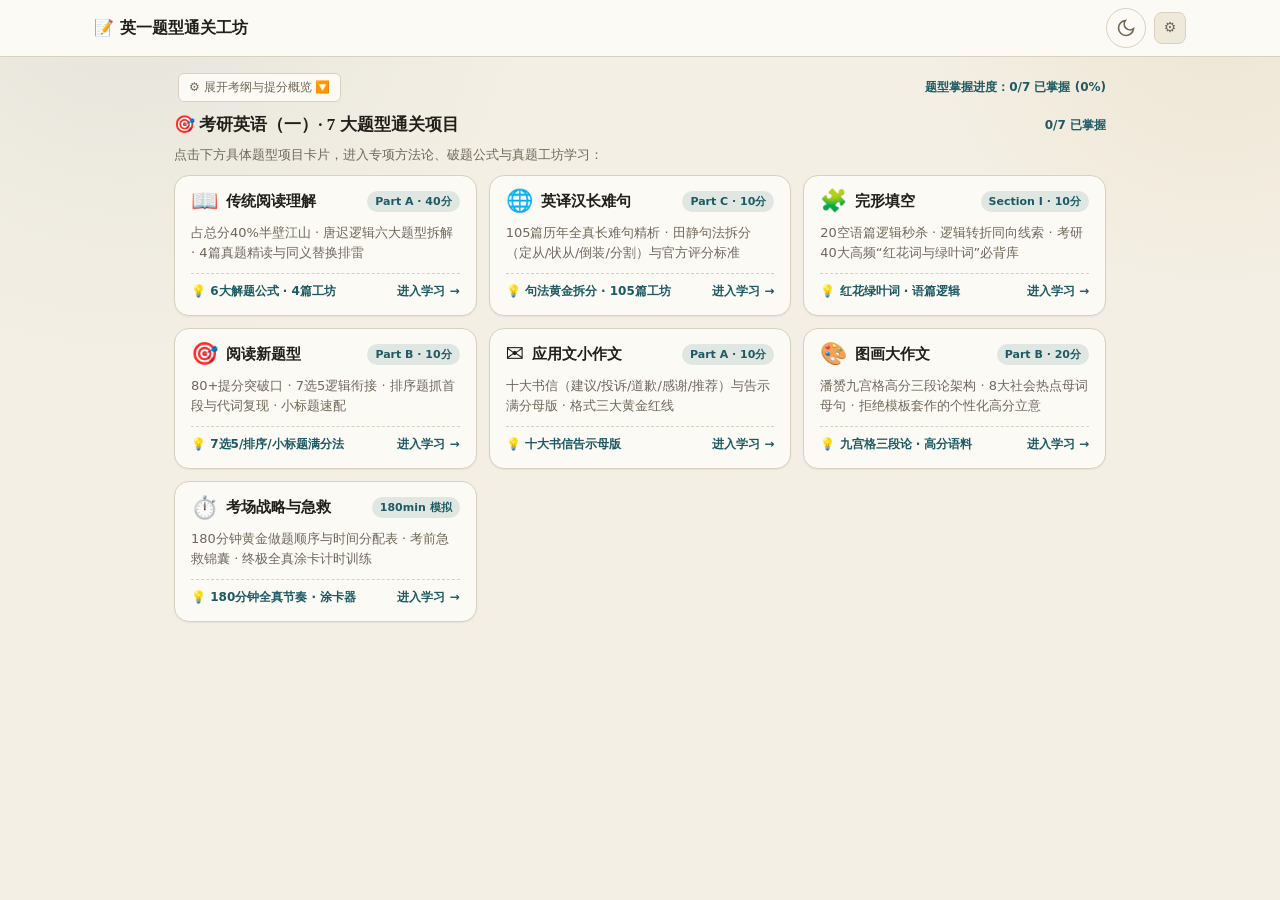
==== exam.html @ ec3338a8 "v9.52: 考研词汇通全面升级 - 5619词标准IPA/六大题型工坊/免登录云端同步/PWA离线秒开" ====
<!DOCTYPE html>
<html lang="zh-CN">
<head>
  <meta charset="utf-8">
  <meta name="viewport" content="width=device-width, initial-scale=1.0, maximum-scale=1.0, user-scalable=no, viewport-fit=cover">
  <title>考研英语（一）· 全真题型应试指南与通关工坊</title>
  <meta name="description" content="全国硕士研究生招生考试英语（一）大纲官方题型深度拆解：完形填空、唐迟逻辑阅读、新题型、长难句翻译、小作文书信告示与图画大作文九宫格满分方法论。">
  <meta name="mobile-web-app-capable" content="yes">
  <meta name="apple-mobile-web-app-capable" content="yes">
  <meta name="apple-mobile-web-app-status-bar-style" content="default">
  <meta name="theme-color" content="#1e3a8a">
  <link rel="manifest" href="manifest.webmanifest">
  <link rel="stylesheet" href="css/style.css">
  <script defer src="data/words_bundle.js"></script>
  <script defer src="data/translations_bundle.js"></script>
  <script defer src="data/exam_data_bundle.js"></script>
  <script defer src="js/exam_workshop.js"></script>
  <style>
    /* 题型专属样式体系 */
    .exam-hero {
      background: linear-gradient(135deg, color-mix(in oklab, var(--color-primary) 16%, var(--color-surface)), var(--color-surface));
      border: 1px solid color-mix(in oklab, var(--color-primary) 30%, transparent);
      border-radius: var(--radius-xl);
      padding: 24px 20px;
      text-align: center;
      margin-bottom: 18px;
      box-shadow: var(--shadow-sm);
    }
    .exam-hero h1 {
      font-size: clamp(1.4rem, 3.5vw, 1.95rem);
      margin: 0 0 8px;
      color: var(--color-text);
      font-weight: 800;
      letter-spacing: -0.02em;
    }
    .exam-hero p {
      color: var(--color-text-muted);
      font-size: var(--text-sm);
      margin: 0 auto;
      max-width: 720px;
      line-height: 1.65;
    }

    /* 题型大纲导航卡片 (Type Tabs) */
    .type-tabs {
      display: grid;
      grid-template-columns: repeat(auto-fit, minmax(140px, 1fr));
      gap: 8px;
      margin-bottom: 20px;
    }
    .type-tab-btn {
      display: flex;
      flex-direction: column;
      align-items: center;
      justify-content: center;
      padding: 12px 8px;
      background: var(--color-surface);
      border: 1.5px solid var(--color-border);
      border-radius: var(--radius-lg);
      color: var(--color-text-muted);
      cursor: pointer;
      transition: var(--transition);
      text-align: center;
      user-select: none;
      -webkit-tap-highlight-color: transparent;
    }
    .type-tab-btn:hover {
      border-color: var(--color-primary);
      color: var(--color-text);
      background: var(--color-surface-offset);
      transform: translateY(-2px);
    }
    .type-tab-btn.active {
      background: var(--color-surface);
      border-color: var(--color-primary);
      color: var(--color-primary);
      box-shadow: 0 4px 14px color-mix(in oklab, var(--color-primary) 22%, transparent);
      font-weight: 700;
    }
    .type-tab-btn .tt-icon { font-size: 22px; margin-bottom: 4px; }
    .type-tab-btn .tt-name { font-size: 13px; font-weight: inherit; }
    .type-tab-btn .tt-score { font-size: 11px; opacity: 0.85; margin-top: 2px; }

    /* 题型内容卡片 */
    .exam-section {
      display: flex;
      flex-direction: column;
      gap: 18px;
      animation: fadein 0.22s ease-out;
    }
    .exam-section[hidden] { display: none; }

    .exam-card {
      background: var(--color-surface);
      border: 1px solid var(--color-border);
      border-radius: var(--radius-xl);
      padding: 22px 24px;
      box-shadow: var(--shadow-sm);
    }
    .exam-card-head {
      display: flex;
      justify-content: space-between;
      align-items: center;
      flex-wrap: wrap;
      gap: 8px;
      border-bottom: 1px solid var(--color-border);
      padding-bottom: 12px;
      margin-bottom: 16px;
    }
    .exam-card-head h2 {
      font-size: 18px;
      font-weight: 700;
      margin: 0;
      display: flex;
      align-items: center;
      gap: 8px;
      color: var(--color-text);
    }
    .exam-badge {
      font-size: 12px;
      padding: 3px 10px;
      border-radius: var(--radius-full);
      background: color-mix(in oklab, var(--color-primary) 15%, transparent);
      color: var(--color-primary);
      font-weight: 600;
    }

    /* 模块重点框 */
    .method-box {
      background: var(--color-surface-offset);
      border-radius: var(--radius-lg);
      padding: 16px 18px;
      border-left: 4px solid var(--color-primary);
      margin-bottom: 14px;
      line-height: 1.7;
    }
    .method-box h3 {
      font-size: 15px;
      margin: 0 0 10px;
      color: var(--color-text);
      display: flex;
      align-items: center;
      gap: 6px;
    }
    .method-box p {
      margin: 0 0 8px;
      font-size: 13.5px;
      color: var(--color-text);
    }
    .method-box ul, .method-box ol {
      margin: 0;
      padding-left: 20px;
      font-size: 13.5px;
      color: var(--color-text);
    }
    .method-box li { margin-bottom: 6px; }

    /* 思维导图流程步骤框 */
    .flow-steps {
      display: grid;
      grid-template-columns: repeat(auto-fit, minmax(180px, 1fr));
      gap: 10px;
      margin: 12px 0;
    }
    .flow-step-card {
      background: var(--color-surface);
      border: 1px solid var(--color-border);
      border-radius: var(--radius-md);
      padding: 12px;
      position: relative;
    }
    .flow-step-card strong {
      display: block;
      color: var(--color-primary);
      font-size: 13px;
      margin-bottom: 4px;
    }
    .flow-step-card p {
      font-size: 12.5px;
      color: var(--color-text-muted);
      margin: 0;
      line-height: 1.5;
    }

    /* 模板展示框与复制按钮 */
    .tpl-box {
      background: var(--color-surface-2);
      border: 1px solid var(--color-border);
      border-radius: var(--radius-md);
      padding: 16px;
      font-family: Georgia, Cambria, "Times New Roman", serif;
      font-size: 14px;
      line-height: 1.75;
      color: var(--color-text);
      position: relative;
      margin-top: 12px;
    }
    .copy-btn {
      position: absolute;
      top: 10px;
      right: 10px;
      font-size: 11px;
      padding: 4px 10px;
      border-radius: 4px;
      border: 1px solid var(--color-border);
      background: var(--color-surface);
      color: var(--color-text-muted);
      cursor: pointer;
      transition: var(--transition);
      display: inline-flex;
      align-items: center;
      gap: 4px;
    }
    .copy-btn:hover {
      border-color: var(--color-primary);
      color: var(--color-primary);
    }

    /* 错误选项排雷库 */
    .trap-grid {
      display: grid;
      grid-template-columns: repeat(auto-fill, minmax(270px, 1fr));
      gap: 10px;
      margin-top: 12px;
    }
    .trap-card {
      background: color-mix(in oklab, #c62828 6%, var(--color-surface));
      border: 1px solid color-mix(in oklab, #c62828 25%, transparent);
      border-radius: var(--radius-md);
      padding: 12px 14px;
      font-size: 13px;
      line-height: 1.55;
    }
    .trap-card strong {
      color: #c62828;
      display: block;
      margin-bottom: 4px;
      font-size: 13px;
    }

    /* 自查清单与诊断 */
    .diag-list {
      display: flex;
      flex-direction: column;
      gap: 6px;
      margin-top: 8px;
    }
    .diag-item {
      display: flex;
      align-items: center;
      gap: 8px;
      padding: 8px 12px;
      background: var(--color-surface);
      border: 1px solid var(--color-border);
      border-radius: var(--radius-md);
      font-size: 13px;
      cursor: pointer;
      user-select: none;
      transition: var(--transition);
    }
    .diag-item:hover {
      border-color: var(--color-primary);
    }
    .diag-item.checked {
      background: color-mix(in oklab, #2e7d32 10%, var(--color-surface));
      border-color: #2e7d32;
      color: #2e7d32;
      font-weight: 600;
    }
    .diag-item input {
      accent-color: #2e7d32;
      cursor: pointer;
      width: 16px;
      height: 16px;
    }

    /* 快捷直通工坊按钮 */
    .jump-btn {
      display: inline-flex;
      align-items: center;
      gap: 6px;
      padding: 10px 22px;
      background: var(--color-primary);
      color: var(--color-surface-2);
      border-radius: var(--radius-full);
      text-decoration: none;
      font-weight: 600;
      font-size: 14px;
      box-shadow: 0 4px 14px color-mix(in oklab, var(--color-primary) 30%, transparent);
      transition: var(--transition);
    }
    .jump-btn:hover {
      background: var(--color-primary-hover);
      transform: translateY(-1px);
    }

    .exam-progress-wrap {
      display: flex;
      align-items: center;
      gap: 12px;
      margin-top: 14px;
      background: var(--color-surface);
      padding: 10px 14px;
      border-radius: var(--radius-lg);
      border: 1px solid var(--color-border);
    }
    .exam-progress-bar {
      flex: 1;
      height: 8px;
      background: var(--color-surface-offset);
      border-radius: 4px;
      overflow: hidden;
    }
    .exam-progress-bar i {
      display: block;
      height: 100%;
      background: var(--color-primary);
      border-radius: 4px;
      transition: width 0.3s ease;
    }
    .exam-progress-text {
      font-size: 12px;
      font-weight: 600;
      color: var(--color-text-muted);
      white-space: nowrap;
    }
    .exam-search-box {
      margin-top: 12px;
    }
    .exam-search-box input {
      width: 100%;
      padding: 10px 16px;
      border-radius: var(--radius-full);
      border: 1px solid var(--color-border);
      background: var(--color-surface);
      color: var(--color-text);
      font-size: 13px;
    }
    .exam-mastery-btn {
      padding: 5px 14px;
      border-radius: var(--radius-full);
      font-size: 12px;
      font-weight: 600;
      cursor: pointer;
      border: 1px solid var(--color-border);
      background: var(--color-surface-offset);
      color: var(--color-text);
      transition: var(--transition);
    }
    .exam-mastery-btn.done {
      background: color-mix(in oklab, #2e7d32 15%, transparent);
      border-color: #2e7d32;
      color: #2e7d32;
    }

    /* 题型底部步进导航 */
    .sec-nav-footer {
      display: flex;
      justify-content: space-between;
      align-items: center;
      margin-top: 20px;
      padding-top: 14px;
      border-top: 1px solid var(--color-border);
      flex-wrap: wrap;
      gap: 10px;
    }
    .sec-nav-btn {
      padding: 8px 16px;
      border-radius: var(--radius-full);
      border: 1px solid var(--color-border);
      background: var(--color-surface);
      color: var(--color-text);
      font-size: 13px;
      font-weight: 600;
      cursor: pointer;
      transition: var(--transition);
    }
    .sec-nav-btn:hover {
      border-color: var(--color-primary);
      color: var(--color-primary);
    }

    /* ===== 考研题型 左右翻页式卡片系统 (Paginated Exam Study Deck) ===== */
    .exam-subpage-nav {
      display: flex;
      gap: 6px;
      overflow-x: auto;
      padding: 4px 2px 10px;
      margin-bottom: 14px;
      border-bottom: 1px dashed var(--color-border);
      scrollbar-width: none;
      -webkit-overflow-scrolling: touch;
    }
    .exam-subpage-nav::-webkit-scrollbar { display: none; }

    .subpage-pill {
      flex: 0 0 auto;
      padding: 6px 14px;
      border-radius: 999px;
      border: 1px solid var(--color-border);
      background: var(--color-surface-offset);
      color: var(--color-text-muted);
      font-size: 12px;
      font-weight: 600;
      cursor: pointer;
      transition: var(--transition);
      white-space: nowrap;
      user-select: none;
      -webkit-tap-highlight-color: transparent;
    }
    .subpage-pill:hover {
      border-color: var(--color-primary);
      color: var(--color-primary);
    }
    .subpage-pill.active {
      background: var(--color-primary);
      border-color: var(--color-primary);
      color: #ffffff;
      box-shadow: 0 2px 8px color-mix(in oklab, var(--color-primary) 30%, transparent);
    }

    .exam-subpage-deck {
      position: relative;
      min-height: 240px;
    }
    .exam-subpage-slide {
      display: none;
      animation: slidePageIn 0.22s cubic-bezier(0.16, 1, 0.3, 1);
    }
    .exam-subpage-slide.active {
      display: block;
    }

    @keyframes slidePageIn {
      from {
        opacity: 0;
        transform: translateX(12px);
      }
      to {
        opacity: 1;
        transform: translateX(0);
      }
    }

    .exam-page-flip-footer {
      display: flex;
      justify-content: space-between;
      align-items: center;
      gap: 8px;
      margin-top: 18px;
      padding: 10px 14px;
      border-radius: 12px;
      background: var(--color-surface-offset);
      border: 1px solid var(--color-border);
    }
    .exam-flip-btn {
      padding: 8px 14px;
      font-size: 13px;
      font-weight: 700;
      border-radius: 8px;
      border: 1px solid var(--color-border);
      background: var(--color-surface);
      color: var(--color-text);
      cursor: pointer;
      transition: var(--transition);
      display: flex;
      align-items: center;
      gap: 4px;
      touch-action: manipulation;
    }
    .exam-flip-btn:hover:not(:disabled) {
      background: var(--color-primary);
      color: #fff;
      border-color: var(--color-primary);
    }
    .exam-flip-btn:disabled {
      opacity: 0.35;
      cursor: not-allowed;
      pointer-events: none;
    }

    .subpage-indicator {
      display: flex;
      flex-direction: column;
      align-items: center;
      gap: 4px;
    }
    .subpage-dots {
      display: flex;
      gap: 5px;
      align-items: center;
    }
    .subpage-dots .dot {
      width: 6px;
      height: 6px;
      border-radius: 50%;
      background: var(--color-border);
      transition: all 0.2s ease;
    }
    .subpage-dots .dot.active {
      width: 14px;
      border-radius: 4px;
      background: var(--color-primary);
    }
    .subpage-counter {
      font-size: 11px;
      color: var(--color-text-muted);
      font-weight: 500;
    }

    /* ===== 题型项目目录看板 (Exam Project Hub Grid) ===== */
    .exam-hub-container {
      animation: pageSlideInRight 0.25s cubic-bezier(0.16, 1, 0.3, 1);
    }
    .exam-hub-grid {
      display: grid;
      grid-template-columns: repeat(auto-fit, minmax(260px, 1fr));
      gap: 12px;
      margin-top: 10px;
    }
    .exam-project-card {
      background: var(--color-surface);
      border: 1.5px solid var(--color-border);
      border-radius: var(--radius-lg);
      padding: 14px 16px;
      cursor: pointer;
      transition: var(--transition);
      display: flex;
      flex-direction: column;
      justify-content: space-between;
      box-shadow: var(--shadow-sm);
      text-decoration: none;
      color: var(--color-text);
      -webkit-tap-highlight-color: transparent;
    }
    .exam-project-card:hover {
      border-color: var(--color-primary);
      transform: translateY(-2px);
      box-shadow: 0 6px 18px color-mix(in oklab, var(--color-primary) 12%, transparent);
    }
    .exam-project-card:active {
      transform: scale(0.98);
    }
    .ep-head {
      display: flex;
      justify-content: space-between;
      align-items: center;
      margin-bottom: 6px;
    }
    .ep-icon-title {
      display: flex;
      align-items: center;
      gap: 8px;
    }
    .ep-icon {
      font-size: 22px;
      line-height: 1;
    }
    .ep-title {
      font-size: 15px;
      font-weight: 700;
      color: var(--color-text);
    }
    .ep-score-badge {
      font-size: 11px;
      font-weight: 700;
      padding: 2px 8px;
      border-radius: 999px;
      background: color-mix(in oklab, var(--color-primary) 12%, transparent);
      color: var(--color-primary);
    }
    .ep-desc {
      font-size: 12.5px;
      color: var(--color-text-muted);
      line-height: 1.5;
      margin: 4px 0 10px;
    }
    .ep-foot {
      display: flex;
      justify-content: space-between;
      align-items: center;
      font-size: 12px;
      font-weight: 600;
      color: var(--color-primary);
      border-top: 1px dashed var(--color-border);
      padding-top: 8px;
    }

    /* ===== 小标题收纳框 (Collapsible Sub-Topic Box) ===== */
    .exam-subtopic-box {
      background: var(--color-surface-offset);
      border: 1px solid var(--color-border);
      border-radius: 10px;
      margin-bottom: 12px;
      overflow: hidden;
      transition: var(--transition);
    }
    .subtopic-toggle-btn {
      width: 100%;
      padding: 8px 12px;
      display: flex;
      justify-content: space-between;
      align-items: center;
      background: transparent;
      border: none;
      cursor: pointer;
      font-size: 12.5px;
      color: var(--color-text);
      user-select: none;
    }
    .subtopic-toggle-btn .st-left {
      display: flex;
      align-items: center;
      gap: 6px;
      overflow: hidden;
      text-overflow: ellipsis;
      white-space: nowrap;
    }
    .subtopic-toggle-btn .st-tag {
      font-size: 11px;
      font-weight: 700;
      color: var(--color-primary);
      background: var(--color-surface);
      padding: 2px 6px;
      border-radius: 4px;
      border: 1px solid var(--color-border);
    }
    .subtopic-toggle-btn .st-cur-title {
      font-weight: 600;
    }
    .subtopic-toggle-btn .st-arrow {
      font-size: 11.5px;
      color: var(--color-text-muted);
      flex-shrink: 0;
      margin-left: 8px;
    }
    .subtopic-drawer-content {
      padding: 8px 12px 10px;
      border-top: 1px dashed var(--color-border);
      background: var(--color-surface);
    }
    .subtopic-pills-list {
      display: flex;
      flex-wrap: wrap;
      gap: 6px;
    }

    @media (max-width: 640px) {
      .type-tabs {
        grid-template-columns: repeat(3, 1fr);
        gap: 6px;
      }
      .type-tab-btn {
        padding: 8px 4px;
      }
      .type-tab-btn .tt-icon { font-size: 18px; }
      .type-tab-btn .tt-name { font-size: 12px; }
      .exam-card { padding: 16px 12px; }
      .trap-grid, .flow-steps { grid-template-columns: 1fr; }
    }
  </style>
</head>
<body>
  <!-- 顶部极简导航栏 -->
  <header class="site-header" style="background:var(--color-surface);border-bottom:1px solid var(--color-border)">
    <div class="header-inner" style="display:flex;justify-content:space-between;align-items:center;padding:8px 14px">
      <span style="font-size:16px;font-weight:800;color:var(--color-text)">📝 英一题型通关工坊</span>
      <div style="display:flex;align-items:center;gap:8px">
        <button class="theme-toggle" data-theme-toggle aria-label="切换深浅色模式" type="button"></button>
        <button class="settings-btn" data-settings-open="true" type="button" title="⚙️ 系统偏好设置" style="width:32px;height:32px;display:inline-flex;align-items:center;justify-content:center;border-radius:8px;border:1px solid var(--color-border);background:var(--color-surface-offset);cursor:pointer;font-size:14px">⚙️</button>
      </div>
    </div>
  </header>

  <main class="main" id="main" style="max-width:960px;margin:0 auto;padding:16px 14px calc(75px + env(safe-area-inset-bottom))">
    <!-- 收纳式顶部控制条 (Collapsible Header Bar) -->
    <div class="exam-compact-bar" style="display:flex;justify-content:space-between;align-items:center;margin-bottom:12px;flex-wrap:wrap;gap:8px">
      <button class="multi-clear-btn" id="toggle-exam-overview-btn" type="button" style="font-size:12px;padding:4px 10px;border-radius:6px">⚙️ 收纳/展开 考纲与提分概览 🔽</button>
      <div class="exam-progress-pill" style="font-size:12px;color:var(--color-primary);font-weight:600" id="exam-prog-text">掌握进度：0/7</div>
    </div>

    <!-- 可收纳的大纲与提分看板抽屉 (默认收纳，留出主视口给学习内容) -->
    <div id="exam-overview-drawer" hidden>
      <!-- Hero 题型大纲概览 -->
      <div class="exam-hero">
        <h1>考研英语（一）· 全题型应试指南与通关工坊</h1>
        <p>教育部考试中心官方考试大纲（代码201）权威解析：融汇唐迟逻辑阅读、田静句法长难句、潘赟九宫格作文与命题人命题规律，攻克各板块拿分命门！</p>
        <div class="exam-progress-wrap">
          <div class="exam-progress-bar"><i id="exam-prog-fill" style="width:0%"></i></div>
        </div>
        <div class="exam-search-box" style="margin-top:10px">
          <input type="search" id="exam-search" placeholder="🔍 快速搜索方法论考点（如：逻辑 / 转折 / 态度题 / 告示 / 九宫格 / 红花词）..." autocomplete="off">
        </div>
      </div>

      <!-- 优势题型速拔突破看板 (High-Yield Advantageous Scoring Engine) -->
      <div class="exam-advantage-card" style="background:linear-gradient(135deg, color-mix(in oklab, #f57f17 12%, var(--color-surface)), var(--color-surface));border:1.5px solid color-mix(in oklab, #f57f17 35%, transparent);border-radius:var(--radius-xl);padding:18px 20px;margin-bottom:18px;box-shadow:var(--shadow-sm)">
        <div style="display:flex;justify-content:space-between;align-items:center;flex-wrap:wrap;gap:8px;margin-bottom:12px">
          <h2 style="font-size:16px;font-weight:800;color:var(--color-text);margin:0;display:flex;align-items:center;gap:6px">
            <span style="font-size:20px">🏆</span> 考研英语（一）· 优势题型提分突破看板
          </h2>
          <span style="font-size:12px;font-weight:700;padding:3px 10px;border-radius:999px;background:color-mix(in oklab, #f57f17 18%, transparent);color:#f57f17">
            🎯 80+ 抢分基石：先拿稳优势 40 分！
          </span>
        </div>
        <p style="font-size:13px;color:var(--color-text-muted);margin:0 0 14px;line-height:1.6">
          考研英语（一）70+ 与 80+ 分的真正分水岭：<strong>“新题型 10 分满分 + 大小作文 25+ 分 + 阅读送分题 100% 命中”</strong>。这三大优势板块提分边际效益最高、复习见效最快！
        </p>

        <div style="display:grid;grid-template-columns:repeat(auto-fit, minmax(220px, 1fr));gap:10px">
          <!-- 优势 1 -->
          <div style="background:var(--color-surface);border:1px solid var(--color-border);border-radius:var(--radius-lg);padding:12px 14px;display:flex;flex-direction:column;justify-content:space-between">
            <div>
              <div style="display:flex;justify-content:space-between;align-items:center;margin-bottom:6px">
                <strong style="color:var(--color-primary);font-size:14px">🥇 大小作文 (30分)</strong>
                <span style="font-size:11px;font-weight:700;color:#2e7d32;background:color-mix(in oklab, #2e7d32 15%, transparent);padding:2px 6px;border-radius:4px">保底 24~26分</span>
              </div>
              <p style="font-size:12px;color:var(--color-text-muted);margin:0 0 8px;line-height:1.5">
                掌握九宫格结构与 10 大学术高阶句式，默写格式分与三段功能句，直接锁定高分卷面！
              </p>
            </div>
            <button class="d-btn" data-switch-type="writing_b" type="button" style="font-size:12px;padding:5px 12px;border-radius:999px;background:var(--color-surface-offset);border:1px solid var(--color-border);color:var(--color-primary);font-weight:600;text-align:center;cursor:pointer">
              直通大作文工坊 →
            </button>
          </div>

          <!-- 优势 2 -->
          <div style="background:var(--color-surface);border:1px solid var(--color-border);border-radius:var(--radius-lg);padding:12px 14px;display:flex;flex-direction:column;justify-content:space-between">
            <div>
              <div style="display:flex;justify-content:space-between;align-items:center;margin-bottom:6px">
                <strong style="color:#8e24aa;font-size:14px">🥈 阅读新题型 (10分)</strong>
                <span style="font-size:11px;font-weight:700;color:#2e7d32;background:color-mix(in oklab, #2e7d32 15%, transparent);padding:2px 6px;border-radius:4px">必拿 10分满分</span>
              </div>
              <p style="font-size:12px;color:var(--color-text-muted);margin:0 0 8px;line-height:1.5">
                代词指代链 + 冠词递进 + 逻辑连词前后咬合，无需读懂全篇，15 分钟拿下满分！
              </p>
            </div>
            <button class="d-btn" data-switch-type="newtype" type="button" style="font-size:12px;padding:5px 12px;border-radius:999px;background:var(--color-surface-offset);border:1px solid var(--color-border);color:#8e24aa;font-weight:600;text-align:center;cursor:pointer">
              直通新题型工坊 →
            </button>
          </div>

          <!-- 优势 3 -->
          <div style="background:var(--color-surface);border:1px solid var(--color-border);border-radius:var(--radius-lg);padding:12px 14px;display:flex;flex-direction:column;justify-content:space-between">
            <div>
              <div style="display:flex;justify-content:space-between;align-items:center;margin-bottom:6px">
                <strong style="color:#1e88e5;font-size:14px">🥉 阅读送分题 (12分)</strong>
                <span style="font-size:11px;font-weight:700;color:#2e7d32;background:color-mix(in oklab, #2e7d32 15%, transparent);padding:2px 6px;border-radius:4px">命中率 100%</span>
              </div>
              <p style="font-size:12px;color:var(--color-text-muted);margin:0 0 8px;line-height:1.5">
                例证题（找论点看例前句）+ 态度题（排冷漠死亡词）+ 词汇题（正反逻辑推导），一分不丢！
              </p>
            </div>
            <button class="d-btn" data-switch-type="reading" type="button" style="font-size:12px;padding:5px 12px;border-radius:999px;background:var(--color-surface-offset);border:1px solid var(--color-border);color:#1e88e5;font-weight:600;text-align:center;cursor:pointer">
              直通阅读送分题解法 →
            </button>
          </div>
        </div>
      </div>
    </div>

    <!-- ===== 题型项目目录看板 (默认展示7大项目，点击后进入具体学习) ===== -->
    <div id="exam-hub-container" class="exam-hub-container">
      <div style="display:flex;justify-content:space-between;align-items:center;margin-bottom:8px">
        <h1 style="font-size:17px;font-weight:800;margin:0;color:var(--color-text)">🎯 考研英语（一）· 7 大题型通关项目</h1>
        <div class="exam-progress-pill" style="font-size:12px;color:var(--color-primary);font-weight:700" id="hub-prog-text">0/7 已掌握</div>
      </div>
      <p style="font-size:12px;color:var(--color-text-muted);margin:0 0 10px">点击下方具体题型项目卡片，进入专项方法论、破题公式与真题工坊学习：</p>
      
      <div class="exam-hub-grid">
        <div class="exam-project-card" data-open-project="reading">
          <div class="ep-head">
            <div class="ep-icon-title"><span class="ep-icon">📖</span><span class="ep-title">传统阅读理解</span></div>
            <span class="ep-score-badge">Part A · 40分</span>
          </div>
          <p class="ep-desc">占总分40%半壁江山 · 唐迟逻辑六大题型拆解 · 4篇真题精读与同义替换排雷</p>
          <div class="ep-foot"><span>💡 6大解题公式 · 4篇工坊</span><span>进入学习 →</span></div>
        </div>

        <div class="exam-project-card" data-open-project="trans">
          <div class="ep-head">
            <div class="ep-icon-title"><span class="ep-icon">🌐</span><span class="ep-title">英译汉长难句</span></div>
            <span class="ep-score-badge">Part C · 10分</span>
          </div>
          <p class="ep-desc">105篇历年全真长难句精析 · 田静句法拆分（定从/状从/倒装/分割）与官方评分标准</p>
          <div class="ep-foot"><span>💡 句法黄金拆分 · 105篇工坊</span><span>进入学习 →</span></div>
        </div>

        <div class="exam-project-card" data-open-project="cloze">
          <div class="ep-head">
            <div class="ep-icon-title"><span class="ep-icon">🧩</span><span class="ep-title">完形填空</span></div>
            <span class="ep-score-badge">Section I · 10分</span>
          </div>
          <p class="ep-desc">20空语篇逻辑秒杀 · 逻辑转折同向线索 · 考研40大高频“红花词与绿叶词”必背库</p>
          <div class="ep-foot"><span>💡 红花绿叶词 · 语篇逻辑</span><span>进入学习 →</span></div>
        </div>

        <div class="exam-project-card" data-open-project="newtype">
          <div class="ep-head">
            <div class="ep-icon-title"><span class="ep-icon">🎯</span><span class="ep-title">阅读新题型</span></div>
            <span class="ep-score-badge">Part B · 10分</span>
          </div>
          <p class="ep-desc">80+提分突破口 · 7选5逻辑衔接 · 排序题抓首段与代词复现 · 小标题速配</p>
          <div class="ep-foot"><span>💡 7选5/排序/小标题满分法</span><span>进入学习 →</span></div>
        </div>

        <div class="exam-project-card" data-open-project="writing_a">
          <div class="ep-head">
            <div class="ep-icon-title"><span class="ep-icon">✉️</span><span class="ep-title">应用文小作文</span></div>
            <span class="ep-score-badge">Part A · 10分</span>
          </div>
          <p class="ep-desc">十大书信（建议/投诉/道歉/感谢/推荐）与告示满分母版 · 格式三大黄金红线</p>
          <div class="ep-foot"><span>💡 十大书信告示母版</span><span>进入学习 →</span></div>
        </div>

        <div class="exam-project-card" data-open-project="writing_b">
          <div class="ep-head">
            <div class="ep-icon-title"><span class="ep-icon">🎨</span><span class="ep-title">图画大作文</span></div>
            <span class="ep-score-badge">Part B · 20分</span>
          </div>
          <p class="ep-desc">潘赟九宫格高分三段论架构 · 8大社会热点母词母句 · 拒绝模板套作的个性化高分立意</p>
          <div class="ep-foot"><span>💡 九宫格三段论 · 高分语料</span><span>进入学习 →</span></div>
        </div>

        <div class="exam-project-card" data-open-project="strategy">
          <div class="ep-head">
            <div class="ep-icon-title"><span class="ep-icon">⏱️</span><span class="ep-title">考场战略与急救</span></div>
            <span class="ep-score-badge">180min 模拟</span>
          </div>
          <p class="ep-desc">180分钟黄金做题顺序与时间分配表 · 考前急救锦囊 · 终极全真涂卡计时训练</p>
          <div class="ep-foot"><span>💡 180分钟全真节奏 · 涂卡器</span><span>进入学习 →</span></div>
        </div>
      </div>
    </div>

    <!-- 📱 手机端学习界面顶部控制栏与返回按钮 (学习时显示) -->
    <div id="exam-study-header-bar" style="display:none;justify-content:space-between;align-items:center;margin:6px 0 10px;flex-wrap:wrap;gap:8px">
      <button class="btn" id="back-to-hub-btn" type="button" style="font-size:12px;padding:5px 12px;border-radius:8px;font-weight:700;background:var(--color-surface);border:1.5px solid var(--color-border);display:flex;align-items:center;gap:4px">
        ← 返回题型目录
      </button>
      <div style="display:flex;align-items:center;gap:6px">
        <button class="filter-chip" id="toggle-immersive-btn" type="button" style="font-size:11.5px;padding:3px 10px">
          📱 考场沉浸
        </button>
      </div>
    </div>

    <!-- 题型水平切换标签栏 (可在学习时辅助切换) -->
    <div class="type-tabs" id="exam-type-tabs" role="tablist" style="display:none;margin-bottom:12px">
      <button class="type-tab-btn active" data-type="reading" type="button">
        <span class="tt-icon">📖</span>
        <span class="tt-name">传统阅读</span>
        <span class="tt-score">Part A (40分)</span>
      </button>
      <button class="type-tab-btn" data-type="trans" type="button">
        <span class="tt-icon">🌐</span>
        <span class="tt-name">英译汉长难句</span>
        <span class="tt-score">Part C (10分)</span>
      </button>
      <button class="type-tab-btn" data-type="cloze" type="button">
        <span class="tt-icon">🧩</span>
        <span class="tt-name">完形填空</span>
        <span class="tt-score">Section I (10分)</span>
      </button>
      <button class="type-tab-btn" data-type="newtype" type="button">
        <span class="tt-icon">🎯</span>
        <span class="tt-name">阅读新题型</span>
        <span class="tt-score">Part B (10分)</span>
      </button>
      <button class="type-tab-btn" data-type="writing_a" type="button">
        <span class="tt-icon">✉️</span>
        <span class="tt-name">应用文小作文</span>
        <span class="tt-score">Part A (10分)</span>
      </button>
      <button class="type-tab-btn" data-type="writing_b" type="button">
        <span class="tt-icon">🎨</span>
        <span class="tt-name">图画大作文</span>
        <span class="tt-score">Part B (20分)</span>
      </button>
      <button class="type-tab-btn" data-type="strategy" type="button">
        <span class="tt-icon">⏱️</span>
        <span class="tt-name">考场战略</span>
        <span class="tt-score">180m规划与急救</span>
      </button>
    </div>

    <!-- ===== 板块 1：传统阅读理解 (Part A 40分) ===== -->
    <section class="exam-section" id="sec-reading">
      <div class="exam-card">
        <div class="exam-card-head">
          <h2>📖 Section II Part A · 传统阅读理解（40分）</h2>
          <div style="display:flex;align-items:center;gap:8px;flex-wrap:wrap">
            <span class="exam-badge">占总分 40% · 考研半壁江山</span>
            <button class="filter-chip" onclick="document.getElementById('reading-workshop-root').scrollIntoView({behavior:'smooth'})" type="button" style="font-size:11.5px;padding:3px 8px">🚀 直达真题精读工坊 ↓</button>
            <button class="exam-mastery-btn" data-sec-id="reading" type="button">🔘 标记为已掌握</button>
          </div>
        </div>
        
        <div class="method-box">
          <h3>🎯 考研大纲考查核心与黄金做题节奏</h3>
          <p>共 4 篇精读文章，每篇约 400~450 词，共 20 道选择题。主要考查主旨概括、细节辨析、语篇逻辑与观点态度。建议总用时：<strong>60~70 分钟</strong>（每篇 15~18 分钟）。</p>
          <div class="flow-steps">
            <div class="flow-step-card">
              <strong>① 读题干定目标 (1 min)</strong>
              <p>先扫 5 个题干，圈出专有名词/时间/核心词，预判文章主题，切勿看选项！</p>
            </div>
            <div class="flow-step-card">
              <strong>② 段落精读锁句 (8~10 min)</strong>
              <p>按“题文同序”原则回文定位，重点抓住段落首末句与转折处（However/Yet）。</p>
            </div>
            <div class="flow-step-card">
              <strong>③ 逻辑对照排除 (5~6 min)</strong>
              <p>对比选项与定位句，识别“同义替换”为真，“以偏概全/偷换概念”为伪。</p>
            </div>
          </div>
        </div>

        <div class="method-box">
          <h3>💡 唐迟老师阅读逻辑：六大题型独家拆解与解题公式</h3>
          <ol>
            <li><strong>事实细节题（占 50% 以上，题量最大）</strong>：
              <br>• <strong>核心口诀</strong>：“定位到句，同义替换即答案；忠于原文，切忌主观臆断”。
              <br>• <strong>解法公式</strong>：定位词阶梯（专有名词 > 数字年代 > 核心实词 > 名词短语）➔ 精准定位至 1~2 句话 ➔ 寻找同义词替换（词性转换、反向表述、主动变被动）。
            </li>
            <li style="margin-top:8px"><strong>主旨大意题（决定全文方向）</strong>：
              <br>• <strong>核心口诀</strong>：“串线法抓中心，主题词统领全局”。
              <br>• <strong>解法公式</strong>：各段首末句串联 + 统计全文最高频复现词。正确项必须具备宏观概括性且包含主题词；凡是只讲单段细节的选项一律判定为以偏概全！
            </li>
            <li style="margin-top:8px"><strong>观点态度题（考研常考考点）</strong>：
              <br>• <strong>核心口诀</strong>：“锁定形容词副词情感极性，排除冷漠中立项”。
              <br>• <strong>高频正确项</strong>：<code>objective</code> (客观), <code>supportive/positive</code> (支持/积极), <code>skeptical</code> (怀疑), <code>cautious/guarded</code> (谨慎), <code>critical</code> (批判)。
              <br>• <strong>五大必错死亡词</strong>：<code>indifferent</code> (漠不关心), <code>unconcerned</code> (不关心), <code>neutral</code> (纯中立), <code>puzzled</code> (困惑), <code>scared</code> (恐惧)。
            </li>
            <li style="margin-top:8px"><strong>例证题（送分题）</strong>：
              <br>• <strong>核心口诀</strong>：“找论点不找论据，答案在例子前/后一句总述”。
              <br>• <strong>解法公式</strong>：90% 的情况下，例子所证明的论点就在例子上一句！凡是停留在例子细节本身的选项 100% 为干扰项！
            </li>
            <li style="margin-top:8px"><strong>词汇与指代题</strong>：
              <br>• <strong>核心口诀</strong>：“语境决定词义，正反逻辑推导”。
              <br>• <strong>解法公式</strong>：通过 <code>and</code>, <code>moreover</code> (同向顺承) 或 <code>but</code>, <code>however</code>, <code>rather than</code> (反向转折) 推导生词色彩，绝不选死记硬背的第一释义。
            </li>
            <li style="margin-top:8px"><strong>推理判断题</strong>：
              <br>• <strong>核心口诀</strong>：“立足原文最近推理，委婉词常为正确项”。
              <br>• <strong>解法公式</strong>：正确选项往往表达含蓄客观（常含 <code>may</code>, <code>might</code>, <code>could</code>, <code>not necessarily</code>, <code>tend to</code>），绝对化词汇（<code>must</code>, <code>always</code>）多为错。
            </li>
          </ol>

          <div style="margin-top:14px;overflow-x:auto">
            <h4 style="margin:0 0 8px;font-size:13px;color:var(--color-primary)">📊 考研阅读 6 大常考题型解题套路与反套路速查表</h4>
            <table style="width:100%;border-collapse:collapse;font-size:12px;line-height:1.5">
              <thead>
                <tr style="background:var(--color-surface-offset);text-align:left">
                  <th style="padding:6px 8px;border:1px solid var(--color-border);width:16%">题型分类</th>
                  <th style="padding:6px 8px;border:1px solid var(--color-border);width:22%">题干典型标志</th>
                  <th style="padding:6px 8px;border:1px solid var(--color-border);width:32%">官方正解特征</th>
                  <th style="padding:6px 8px;border:1px solid var(--color-border);width:30%">命题人高频排雷陷阱</th>
                </tr>
              </thead>
              <tbody>
                <tr>
                  <td style="padding:6px 8px;border:1px solid var(--color-border);font-weight:600">1. 事实细节题</td>
                  <td style="padding:6px 8px;border:1px solid var(--color-border)">According to Para X... / ...because...</td>
                  <td style="padding:6px 8px;border:1px solid var(--color-border)">定位句的同义替换（词性转换、句式转换）</td>
                  <td style="padding:6px 8px;border:1px solid var(--color-border)">偷换概念、张冠李戴、无中生有、极端绝对词</td>
                </tr>
                <tr>
                  <td style="padding:6px 8px;border:1px solid var(--color-border);font-weight:600">2. 主旨大意题</td>
                  <td style="padding:6px 8px;border:1px solid var(--color-border)">The text mainly discusses... / best title...</td>
                  <td style="padding:6px 8px;border:1px solid var(--color-border)">高度概括全文且必须包含最高频主题词</td>
                  <td style="padding:6px 8px;border:1px solid var(--color-border)">以偏概全（只讲单段细节）、过度泛化、无中生有</td>
                </tr>
                <tr>
                  <td style="padding:6px 8px;border:1px solid var(--color-border);font-weight:600">3. 观点态度题</td>
                  <td style="padding:6px 8px;border:1px solid var(--color-border)">The author's attitude towards... is...</td>
                  <td style="padding:6px 8px;border:1px solid var(--color-border)">objective, cautiously supportive, skeptical</td>
                  <td style="padding:6px 8px;border:1px solid var(--color-border)">indifferent, unconcerned, neutral, scared (必错)</td>
                </tr>
                <tr>
                  <td style="padding:6px 8px;border:1px solid var(--color-border);font-weight:600">4. 例证题</td>
                  <td style="padding:6px 8px;border:1px solid var(--color-border)">...is mentioned to show that...</td>
                  <td style="padding:6px 8px;border:1px solid var(--color-border)">例子上一句/下一句的总括性观点</td>
                  <td style="padding:6px 8px;border:1px solid var(--color-border)">停留在例子本身细节、就事论事（必错）</td>
                </tr>
                <tr>
                  <td style="padding:6px 8px;border:1px solid var(--color-border);font-weight:600">5. 词汇指代题</td>
                  <td style="padding:6px 8px;border:1px solid var(--color-border)">The word "..." in Para X closest in meaning to...</td>
                  <td style="padding:6px 8px;border:1px solid var(--color-border)">结合上下文正反逻辑推导出的贴切引申义</td>
                  <td style="padding:6px 8px;border:1px solid var(--color-border)">字面字典第一常见释义（往往是熟词僻义陷阱）</td>
                </tr>
                <tr>
                  <td style="padding:6px 8px;border:1px solid var(--color-border);font-weight:600">6. 推理判断题</td>
                  <td style="padding:6px 8px;border:1px solid var(--color-border)">It can be inferred from the text that...</td>
                  <td style="padding:6px 8px;border:1px solid var(--color-border)">语气委婉客观（常含 may/could/tend to）</td>
                  <td style="padding:6px 8px;border:1px solid var(--color-border)">过度推理、主观臆断、与原文事实相反</td>
                </tr>
              </tbody>
            </table>
          </div>
        </div>

        <div class="method-box" style="border-left-color:var(--color-accent);background:color-mix(in oklab, var(--color-accent) 8%, var(--color-surface))">
          <h3 style="color:var(--color-accent)">🔥 真题母题实战精析（唐迟细节题同义替换全流程）</h3>
          <div style="font-size:13px;line-height:1.6">
            <p><strong>【真题题干】</strong> <em>According to Paragraph 2, traditional print newspapers suffered a steep decline primarily because ____.</em></p>
            <p><strong>【原文定位句】</strong> <em>The rapid emergence of digital news outlets <u>diverted massive advertising revenues away from</u> conventional media.</em></p>
            <div style="display:grid;grid-template-columns:repeat(auto-fit, minmax(240px, 1fr));gap:8px;margin-top:8px">
              <div style="background:var(--color-surface);padding:10px 12px;border-radius:6px;border:1px solid #2e7d32">
                <strong style="color:#2e7d32">✓ [正确项] they lost vital financial backing from commercial advertisers</strong>
                <p style="font-size:12px;color:var(--color-text-muted);margin:2px 0 0">【精妙同义替换】<code>diverted advertising revenues away from</code> ➔ <code>lost vital financial backing from advertisers</code>，词性转换，核心逻辑 100% 吻合！</p>
              </div>
              <div style="background:var(--color-surface);padding:10px 12px;border-radius:6px;border:1px solid #c62828">
                <strong style="color:#c62828">❌ [干扰项 A] readers completely lost interest in news reading</strong>
                <p style="font-size:12px;color:var(--color-text-muted);margin:2px 0 0">【偷换概念+过于绝对】读者转移阵地不等于“失去兴趣”，<code>completely</code> 过于绝对，典型排雷项！</p>
              </div>
            </div>
          </div>
        </div>

        <div class="method-box" style="border-left-color:#8e24aa;background:color-mix(in oklab, #8e24aa 8%, var(--color-surface))">
          <h3 style="color:#8e24aa">⚡ 网络高分大神绝技：5 道题干“串联骨架法”（不读正文已知 70% 剧情）</h3>
          <p style="font-size:13px">考研英语（一）命题专家严格遵循“题文同序”原则。在动笔精读之前，<strong>只看 5 道题干（绝对不看 ABCD 选项）</strong>，圈出其中的高频实词、主语与动词，连点成线：</p>
          <div style="background:var(--color-surface);padding:12px 14px;border-radius:8px;border:1px solid var(--color-border);font-size:12.5px;line-height:1.6">
            <p><strong>【真题全真推导演示】</strong>：</p>
            <p>• <strong>题干 21</strong>: <em>The public enthusiasm for <u>artificial intelligence</u> in healthcare is triggered by ____.</em> ➔ 锁定背景：医疗AI受公众追捧；</p>
            <p>• <strong>题干 22</strong>: <em>Doctors express deep skepticism regarding <u>diagnostic accuracy</u> because ____.</em> ➔ 核心矛盾：医生质疑AI诊断准确性；</p>
            <p>• <strong>题干 23</strong>: <em>The case of Dr. Watson in Paragraph 3 illustrates that <u>algorithm bias</u> ____.</em> ➔ 例证支撑：算法偏见导致的误诊后果；</p>
            <p>• <strong>题干 24</strong>: <em>According to the author, the primary remedy for <u>clinical AI risks</u> is ____.</em> ➔ 应对策略：临床风险的治理与法规；</p>
            <p>• <strong>题干 25</strong>: <em>The author's attitude towards the widespread adoption of AI in hospitals is ____.</em> ➔ 态度主旨：审慎支持（cautious / objective）。</p>
            <p style="color:var(--color-primary);font-weight:600;margin-top:6px">💡 <strong>【解题质变】</strong>：在不读正文前，考生已经掌握“医疗AI热潮 ➔ 医生质疑准确性 ➔ 算法偏见实例 ➔ 监管对策 ➔ 审慎态度”的完整行文主线，定位回文答题犹如开卷！</p>
          </div>
        </div>

        <div class="method-box" style="border-left-color:#c62828">
          <h3 style="color:#c62828">🚫 命题人七大错误选项特征库（快速排雷指南）</h3>
          <div class="trap-grid">
            <div class="trap-card">
              <strong>1. 偷换概念 / 张冠李戴</strong>
              将原文不同段落的两个主语或谓语拼凑混淆，更改修饰限制定语。
            </div>
            <div class="trap-card">
              <strong>2. 以偏概全 / 断章取义</strong>
              选项内容符合某一个段落的次要细节，但无法涵盖文章或题干主旨。
            </div>
            <div class="trap-card">
              <strong>3. 正反混淆 / 颠倒因果</strong>
              将原文的肯定变为否定，或将 A leads to B 颠倒为 B causes A。
            </div>
            <div class="trap-card">
              <strong>4. 无中生有</strong>
              用貌似高大上的学术词汇编造原文完全未提及的结论或主观臆测。
            </div>
            <div class="trap-card">
              <strong>5. 过于绝对</strong>
              含有 must, always, never, completely 等极端绝对词通常为错。
            </div>
            <div class="trap-card">
              <strong>6. 常识正确但文章未提及</strong>
              选项本身是社会常识，但文章压根没讲，考研阅读必须“忠于原文”。
            </div>
          </div>
        </div>

        <!-- 现场互动微测 1: 细节题同义替换 -->
        <div class="drill-box">
          <div class="drill-head">
            <strong>🎯 真题实战演练 1 · 细节题同义替换辨析</strong>
            <span style="font-size:11px;color:var(--color-primary);background:var(--color-primary-soft);padding:2px 8px;border-radius:999px">点击选项立即检验</span>
          </div>
          <div class="drill-stem">
            <p><strong>【原文定位句】</strong> <em>"The sudden cessation of federal research subsidies <u>jeopardized the financial viability of</u> numerous independent scientific laboratories."</em></p>
            <p><strong>【题干】</strong> <em>According to the text, independent laboratories faced severe difficulties because ____.</em></p>
          </div>
          <div class="drill-options">
            <button class="drill-opt" data-is-correct="false" type="button">
              <span>A.</span> <span>they completely abandoned their original scientific projects</span>
            </button>
            <button class="drill-opt" data-is-correct="true" type="button">
              <span>B.</span> <span>the termination of government funding threatened their economic survival</span>
            </button>
            <button class="drill-opt" data-is-correct="false" type="button">
              <span>C.</span> <span>federal regulators strictly prohibited commercial experiments</span>
            </button>
            <button class="drill-opt" data-is-correct="false" type="button">
              <span>D.</span> <span>independent researchers lacked technical expertise</span>
            </button>
          </div>
          <div class="drill-feedback" hidden>
            <strong>💡 名师深度解析：</strong><br>
            • <strong>✓ 正确答案 B</strong>：完美同义替换！<code>sudden cessation</code> ➔ <code>termination</code>；<code>federal subsidies</code> ➔ <code>government funding</code>；<code>jeopardized financial viability</code> ➔ <code>threatened economic survival</code>，核心逻辑 100% 对应！<br>
            • <strong>❌ A 干扰项</strong>：<code>completely</code> 过于绝对，无中生有；<br>
            • <strong>❌ C 干扰项</strong>：偷换概念，原文是停拨补贴而非“严厉禁止实验”；<br>
            • <strong>❌ D 干扰项</strong>：主观臆测，原文未提及缺乏技术专业度。
          </div>
        </div>

        <!-- 现场互动微测 2: 例证题定位 -->
        <div class="drill-box">
          <div class="drill-head">
            <strong>🎯 真题实战演练 2 · 例证题“找论点不看论据”秒杀</strong>
            <span style="font-size:11px;color:var(--color-primary);background:var(--color-primary-soft);padding:2px 8px;border-radius:999px">点击选项立即检验</span>
          </div>
          <div class="drill-stem">
            <p><strong>【原文语段】</strong> <em>"<strong>(句1)</strong> Intrinsic curiosity remains the cornerstone of enduring academic achievement. <strong>(句2)</strong> For instance, Marie Curie spent countless agonizing nights in her drafty laboratory purifying radium without financial rewards."</em></p>
            <p><strong>【题干】</strong> <em>The author mentions Marie Curie in Paragraph 2 in order to show that ____.</em></p>
          </div>
          <div class="drill-options">
            <button class="drill-opt" data-is-correct="false" type="button">
              <span>A.</span> <span>radium purification requires painstaking laboratory conditions</span>
            </button>
            <button class="drill-opt" data-is-correct="false" type="button">
              <span>B.</span> <span>Marie Curie suffered severe poverty during her early scientific career</span>
            </button>
            <button class="drill-opt" data-is-correct="true" type="button">
              <span>C.</span> <span>inner passion and curiosity drive long-term scholarly success</span>
            </button>
            <button class="drill-opt" data-is-correct="false" type="button">
              <span>D.</span> <span>financial incentives are indispensable for Nobel Prize laureates</span>
            </button>
          </div>
          <div class="drill-feedback" hidden>
            <strong>💡 名师深度解析：</strong><br>
            • <strong>✓ 正确答案 C</strong>：例证题铁律——<strong>“答案在例子前一句总述论点”</strong>！句 1 明确指出“内在好奇心是长期学术成就的基石”，C 项 <code>inner passion and curiosity drive long-term scholarly success</code> 与句 1 论点完全吻合！<br>
            • <strong>❌ A & B 干扰项</strong>：均停留在居里夫人提炼镭、实验室环境差的“例子细节”，未上升到观点层面，必错！<br>
            • <strong>❌ D 干扰项</strong>：与原文“without financial rewards”意思完全反向（正反颠倒）。
          </div>
        </div>

        <!-- 现场互动微测 8: 观点态度题感情极性与死亡词排雷 -->
        <div class="drill-box">
          <div class="drill-head">
            <strong>🎯 真题实战演练 8 · 观点态度题“情感极性与五大死亡词秒杀”</strong>
            <span style="font-size:11px;color:var(--color-primary);background:var(--color-primary-soft);padding:2px 8px;border-radius:999px">点击选项立即检验</span>
          </div>
          <div class="drill-stem">
            <p><strong>【原文结尾句】</strong> <em>"While generative algorithms demonstrate breathtaking efficiency in drafting preliminary legal contracts, their inherent opacity and potential hallucinations necessitate rigorous oversight by senior jurists."</em></p>
            <p><strong>【题干】</strong> <em>The author's attitude towards adopting generative AI in the legal sector can best be described as ____.</em></p>
          </div>
          <div class="drill-options">
            <button class="drill-opt" data-is-correct="true" type="button">
              <span>A.</span> <span>cautiously supportive (谨慎支持 · 客观理性正解)</span>
            </button>
            <button class="drill-opt" data-is-correct="false" type="button">
              <span>B.</span> <span>indifferent (万年必错死亡词 · 漠不关心)</span>
            </button>
            <button class="drill-opt" data-is-correct="false" type="button">
              <span>C.</span> <span>completely biased (过于极端偏激)</span>
            </button>
            <button class="drill-opt" data-is-correct="false" type="button">
              <span>D.</span> <span>deeply scared (考研态度必错词 · 极度恐慌)</span>
            </button>
          </div>
          <div class="drill-feedback" hidden>
            <strong>💡 名师态度解题心法：</strong><br>
            • <strong>✓ 正确答案 A</strong>：前半句 <code>While ... demonstrate efficiency</code> 认可其高效价值（正向支持）；后半句 <code>necessitate rigorous oversight</code> 强调必须严格监管（谨慎审慎），两者结合为典型的考研高频正确态度 <code>cautiously supportive / guarded optimism</code>（审慎支持）！<br>
            • <strong>❌ B 死亡词</strong>：<code>indifferent</code>（漠不关心）是考研态度题第一大死亡词，作者既然专门撰文绝不可能“漠不关心”；<br>
            • <strong>❌ C 过于绝对</strong>：<code>completely</code> 过于偏激，违背学术论文客观理性基调；<br>
            • <strong>❌ D 死亡词</strong>：<code>scared</code>（恐慌害怕）是考研命题专家严厉排除的情绪化词汇。
          </div>
        </div>

        <div class="method-box" style="border-left-color:#1e88e5">
          <h3 style="color:#1e88e5">🧠 考研阅读 10 大长难句高频语法结构破解公式</h3>
          <div style="overflow-x:auto">
            <table style="width:100%;border-collapse:collapse;font-size:12.5px;line-height:1.5">
              <thead>
                <tr style="background:var(--color-surface-offset);text-align:left">
                  <th style="padding:6px 10px;border:1px solid var(--color-border);width:22%">语法结构</th>
                  <th style="padding:6px 10px;border:1px solid var(--color-border);width:38%">特征标志与典型公式</th>
                  <th style="padding:6px 10px;border:1px solid var(--color-border);width:40%">考研秒杀破译法则</th>
                </tr>
              </thead>
              <tbody>
                <tr>
                  <td style="padding:6px 10px;border:1px solid var(--color-border);font-weight:600">1. 分隔与插入语</td>
                  <td style="padding:6px 10px;border:1px solid var(--color-border)">主语 , 双逗号/双破折号 , 谓语</td>
                  <td style="padding:6px 10px;border:1px solid var(--color-border)">直接将两个逗号/破折号之间的内容打括号跳过，连接主语和谓语读骨架。</td>
                </tr>
                <tr>
                  <td style="padding:6px 10px;border:1px solid var(--color-border);font-weight:600">2. 多重定从同位从嵌套</td>
                  <td style="padding:6px 10px;border:1px solid var(--color-border)">that / which / who 连续引导修饰</td>
                  <td style="padding:6px 10px;border:1px solid var(--color-border)">找准先行词，先译主干，长定语从句单独断句后置译为“该...”。</td>
                </tr>
                <tr>
                  <td style="padding:6px 10px;border:1px solid var(--color-border);font-weight:600">3. 倒装结构</td>
                  <td style="padding:6px 10px;border:1px solid var(--color-border)">否定词 (Never/Hardly/Not until) 或 Only 前置</td>
                  <td style="padding:6px 10px;border:1px solid var(--color-border)">还原为正常“主语 + 助动词 + 谓语”正常语序理解，强调否定含义。</td>
                </tr>
                <tr>
                  <td style="padding:6px 10px;border:1px solid var(--color-border);font-weight:600">4. 比较结构辨析</td>
                  <td style="padding:6px 10px;border:1px solid var(--color-border)"><code>not so much A as B</code> / <code>more A than B</code></td>
                  <td style="padding:6px 10px;border:1px solid var(--color-border)"><code>not so much A as B</code> 译为“与其说是 A 不如说是 B”；重点强调 B！</td>
                </tr>
                <tr>
                  <td style="padding:6px 10px;border:1px solid var(--color-border);font-weight:600">5. 强调句型</td>
                  <td style="padding:6px 10px;border:1px solid var(--color-border)"><code>It is [被强调部分] that / who ...</code></td>
                  <td style="padding:6px 10px;border:1px solid var(--color-border)">去掉 <code>It is</code> 和 <code>that</code> 依然构成完整句子，译为“正是...才...”。</td>
                </tr>
              </tbody>
            </table>
          </div>
        </div>

        <!-- 传统阅读历年真题精读工坊 -->
        <div id="reading-workshop-root" style="margin-top:14px"></div>

        <div class="method-box" style="border-left-color:#2e7d32">
          <h3 style="color:#2e7d32">📋 传统阅读做题通关自查诊断表</h3>
          <div class="diag-list">
            <label class="diag-item"><input type="checkbox" data-diag="rd1"> <span>我是否在读文章前先圈出 5 个题干的关键定位词？</span></label>
            <label class="diag-item"><input type="checkbox" data-diag="rd2"> <span>我是否做到了“定位到句才做题”，没有凭模糊记忆盲选？</span></label>
            <label class="diag-item"><input type="checkbox" data-diag="rd3"> <span>做例证题时，我是否找到了例子前面的“总述论点句”？</span></label>
            <label class="diag-item"><input type="checkbox" data-diag="rd4"> <span>做主旨题时，我是否排除了没有包含全文核心主题词的选项？</span></label>
            <label class="diag-item"><input type="checkbox" data-diag="rd5"> <span>我是否坚决排除了 indifferent/unconcerned 等冷漠必错态度词？</span></label>
          </div>
        </div>

        <div class="sec-nav-footer">
          <button class="sec-nav-btn" data-switch-type="writing_b" type="button">← 上一题型：图画大作文</button>
          <button class="sec-nav-btn primary" data-switch-type="trans" type="button" style="background:var(--color-primary);color:#fff">下一题型：英译汉长难句 →</button>
        </div>
      </div>
    </section>

    <!-- ===== 板块 2：英译汉翻译 (Part C 10分) ===== -->
    <section class="exam-section" id="sec-trans" hidden>
      <div class="exam-card">
        <div class="exam-card-head">
          <h2>🌐 Section II Part C · 英译汉长难句翻译（10分）</h2>
          <div style="display:flex;align-items:center;gap:8px;flex-wrap:wrap">
            <span class="exam-badge">5 个长难句 · 每句 2.0 分</span>
            <button class="filter-chip" onclick="document.getElementById('trans-workshop-root').scrollIntoView({behavior:'smooth'})" type="button" style="font-size:11.5px;padding:3px 8px">🚀 直达长难句工坊 ↓</button>
            <button class="exam-mastery-btn" data-sec-id="trans" type="button">🔘 标记为已掌握</button>
          </div>
        </div>

        <div class="method-box">
          <h3>🎯 考研大纲考查核心与阅卷 2.0 分采分点量规</h3>
          <p>在约 400 词的学术议论文中准确翻译 5 处结构复杂、内涵深刻的长难句（总计约 150 词）。考查“准确理解结构”与“地道汉语表达”。建议用时：<strong>20~25 分钟</strong>。</p>
          <p><strong>官方扣分量规</strong>：每句满分 2.0 分，切分为 3~4 个独立意群采分点（每个 0.5 分）。主干结构翻译正确得 0.5，关键学术词引申准确得 0.5，逻辑连贯无语病得 0.5。</p>
        </div>

        <div class="method-box">
          <h3>💡 四步认知递进法：彻底攻克学术长难句</h3>
          <div class="flow-steps">
            <div class="flow-step-card">
              <strong>Step 1 意群切分·寻主干</strong>
              <p>找谓语动词和从属连词，划出主句核心骨架（S+V+O），剥离从句与修饰。</p>
            </div>
            <div class="flow-step-card">
              <strong>Step 2 语境引申·破难点</strong>
              <p>跳出死记硬背的字面第一义，结合学术上下文引申出贴切、生动的学术词义。</p>
            </div>
            <div class="flow-step-card">
              <strong>Step 3 亲动手·实战初译</strong>
              <p>按中文“先因后果、前定后谓、层层递进”的习惯重新组合语序，杜绝生硬欧化。</p>
            </div>
            <div class="flow-step-card">
              <strong>Step 4 对考点·满分精析</strong>
              <p>对照 2.0 分官方采分点自查，避开漏译、错译、指代不明等失分陷阱。</p>
            </div>
          </div>
        </div>

        <div class="method-box">
          <h3>💎 考研英一五大必考句型汉化公式</h3>
          <ul>
            <li><strong>1. 定语从句汉化法</strong>：短定语（<8词）前置为“……的 + 先行词”；长定语（>8词）拆为独立分句，重复先行词或用代词承接。</li>
            <li><strong>2. 被动语态地道转换</strong>：绝不可句句译为“被”！转换为主动句（“人们发现……”、“研究表明……”）或带“受/由/得到”的句式。</li>
            <li><strong>3. 比较与否定结构</strong>：<code>not so much A as B</code> ➔ “与其说是 A，不如说是 B”；<code>more than</code> ➔ “不仅仅是 / 超过”。</li>
            <li><strong>4. 同位语从句与插入语</strong>：<code>the notion that...</code> ➔ “……这一观点/主张”，插入语通常提前翻译。</li>
            <li><strong>5. 状语从句与倒装</strong>：时间/条件状语从句通常提前至主句前翻译，符合中文“先交代背景，再得出结论”的叙事习惯。</li>
          </ul>

          <div style="margin-top:14px;overflow-x:auto">
            <h4 style="margin:0 0 8px;font-size:13px;color:var(--color-primary)">📊 考研英译汉 6 大采分雷区与通顺润色对照表</h4>
            <table style="width:100%;border-collapse:collapse;font-size:12px;line-height:1.5">
              <thead>
                <tr style="background:var(--color-surface-offset);text-align:left">
                  <th style="padding:6px 8px;border:1px solid var(--color-border);width:20%">结构类型</th>
                  <th style="padding:6px 8px;border:1px solid var(--color-border);width:38%;color:#c62828">❌ 死板生硬翻译（易扣 0.5~1.0 分）</th>
                  <th style="padding:6px 8px;border:1px solid var(--color-border);width:42%;color:#2e7d32">✓ 地道满分润色（符合中文习惯）</th>
                </tr>
              </thead>
              <tbody>
                <tr>
                  <td style="padding:6px 8px;border:1px solid var(--color-border);font-weight:600">1. 被动语态</td>
                  <td style="padding:6px 8px;border:1px solid var(--color-border)">It is estimated that... ➔ 它被估计……</td>
                  <td style="padding:6px 8px;border:1px solid var(--color-border)">据估计 / 人们普遍认为……（主客倒置）</td>
                </tr>
                <tr>
                  <td style="padding:6px 8px;border:1px solid var(--color-border);font-weight:600">2. 名词化结构</td>
                  <td style="padding:6px 8px;border:1px solid var(--color-border)">The discovery of new drugs... ➔ 新药的发现引起了……</td>
                  <td style="padding:6px 8px;border:1px solid var(--color-border)">科学家发现了新药，从而引起了……（化名为主谓动词）</td>
                </tr>
                <tr>
                  <td style="padding:6px 8px;border:1px solid var(--color-border);font-weight:600">3. 比较级引申</td>
                  <td style="padding:6px 8px;border:1px solid var(--color-border)">He is more a scholar than a writer. ➔ 他比作家更是个学者。</td>
                  <td style="padding:6px 8px;border:1px solid var(--color-border)">与其说他是作家，不如说他是学者。（精妙比较）</td>
                </tr>
                <tr>
                  <td style="padding:6px 8px;border:1px solid var(--color-border);font-weight:600">4. 否定转移</td>
                  <td style="padding:6px 8px;border:1px solid var(--color-border)">I don't think it is feasible. ➔ 我不认为它是可行的。</td>
                  <td style="padding:6px 8px;border:1px solid var(--color-border)">我认为这项方案并不可行。（否定后移到从句）</td>
                </tr>
                <tr>
                  <td style="padding:6px 8px;border:1px solid var(--color-border);font-weight:600">5. 限制与非限制定从</td>
                  <td style="padding:6px 8px;border:1px solid var(--color-border)">..., which caused great losses. ➔ ……那个造成了巨大损失的事情。</td>
                  <td style="padding:6px 8px;border:1px solid var(--color-border)">……，而这造成了极其惨重的损失。（拆句独立承接）</td>
                </tr>
                <tr>
                  <td style="padding:6px 8px;border:1px solid var(--color-border);font-weight:600">6. 时间/条件前置</td>
                  <td style="padding:6px 8px;border:1px solid var(--color-border)">We will succeed if we persist. ➔ 我们将会成功如果我们坚持。</td>
                  <td style="padding:6px 8px;border:1px solid var(--color-border)">只要我们坚持不懈，就终将取得成功。（先条件后结果）</td>
                </tr>
              </tbody>
            </table>
          </div>
        </div>

        <div class="method-box" style="border-left-color:var(--color-accent);background:color-mix(in oklab, var(--color-accent) 8%, var(--color-surface))">
          <h3 style="color:var(--color-accent)">🔥 翻译真题母题实战精析（意群采分点与地道汉化示范）</h3>
          <div style="font-size:13px;line-height:1.6">
            <p><strong>【真题长难句】</strong> <em>The profound challenge arises when an individual's intrinsic motivation is undermined by external material incentives, which inevitably stifles long-term creative pursuits.</em></p>
            <div style="display:flex;flex-direction:column;gap:6px;margin-top:8px">
              <div style="background:var(--color-surface);padding:8px 12px;border-radius:6px;border-left:3px solid var(--color-primary)">
                <strong>[意群 1 · 0.5分]</strong> <code>The profound challenge arises when...</code> ➔ 当……时，严峻的挑战便随之产生
              </div>
              <div style="background:var(--color-surface);padding:8px 12px;border-radius:6px;border-left:3px solid var(--color-primary)">
                <strong>[意群 2 · 0.5分]</strong> <code>an individual's intrinsic motivation is undermined by...</code> ➔ 个体的内在动机受到……的削弱（被动转主动）
              </div>
              <div style="background:var(--color-surface);padding:8px 12px;border-radius:6px;border-left:3px solid var(--color-primary)">
                <strong>[意群 3 · 0.5分]</strong> <code>external material incentives</code> ➔ 外在物质激励（学术词精准引申）
              </div>
              <div style="background:var(--color-surface);padding:8px 12px;border-radius:6px;border-left:3px solid #2e7d32">
                <strong style="color:#2e7d32">[意群 4 & 满分整合 · 0.5分]</strong> <code>which inevitably stifles long-term creative pursuits.</code> ➔ 这将不可避免地扼杀长期的创造性追求。<br>
                <strong>🏆 官方满分汉化译文：</strong>“当个体的内在动机受到外在物质激励的削弱时，严峻的挑战便随之产生，而这必将扼杀其长期的创造性追求。”
              </div>
            </div>
          </div>
        </div>

        <!-- 现场互动微测 5: 长难句定语从句拆分与汉化采分点 -->
        <div class="drill-box">
          <div class="drill-head">
            <strong>🎯 真题实战演练 5 · 长难句定语从句拆分与汉化采分点辨析</strong>
            <span style="font-size:11px;color:var(--color-primary);background:var(--color-primary-soft);padding:2px 8px;border-radius:999px">点击选项立即检验</span>
          </div>
          <div class="drill-stem">
            <p><strong>【真题句】</strong> <em>"Darwin was well aware that those who held opposing viewpoints would inevitably challenge his findings, which contradicted the biblical account of creation."</em></p>
            <p><strong>【考核点】</strong> 哪一个中文译文完全符合考研英译汉“定语从句后置拆译”与“意群自然顺畅”的官方 2.0 满分评分标准？</p>
          </div>
          <div class="drill-options">
            <button class="drill-opt" data-is-correct="true" type="button">
              <span>A.</span> <span>达尔文深知，那些持反对观点的人必然会质疑他的研究成果，因为这些成果同《圣经》中的创世学说相抵触。</span>
            </button>
            <button class="drill-opt" data-is-correct="false" type="button">
              <span>B.</span> <span>达尔文清楚地知道那个持反对意见的人必然挑战他与圣经创世记录相矛盾的发现。</span>
            </button>
            <button class="drill-opt" data-is-correct="false" type="button">
              <span>C.</span> <span>达尔文清楚地知道持相反观点的人会挑战他的发现，这些人违背了圣经里的造物故事。</span>
            </button>
            <button class="drill-opt" data-is-correct="false" type="button">
              <span>D.</span> <span>达尔文知道反对他的人会质疑他的理论，该理论同圣经关于创造的记载不同。</span>
            </button>
          </div>
          <div class="drill-feedback" hidden>
            <strong>💡 官方阅卷深度解析：</strong><br>
            • <strong>✓ 正确答案 A</strong>：完美拆分意群！① <code>Darwin was well aware that...</code>（主干：达尔文深知）；② <code>those who held opposing viewpoints</code>（那些持反对观点的人）；③ <code>would inevitably challenge his findings</code>（必然会质疑他的研究成果）；④ <code>which contradicted...</code>（非限制性定从后置拆译为因果顺承“因为这些成果同《圣经》创世学说相抵触”），通顺地道拿满 2.0 分！<br>
            • <strong>❌ B 干扰项</strong>：【定语前置死译】把 which 从句塞在“发现”前面造成长定语头重脚轻，语序生硬直接扣 0.5 分；<br>
            • <strong>❌ C 干扰项</strong>：【关系代词指代错误】<code>which</code> 显然指代 <code>his findings</code>（研究成果），而非 <code>those</code>（持反对观点的人）；<br>
            • <strong>❌ D 干扰项</strong>：【漏译核心副词】漏译 <code>inevitably</code>（必然地）和 <code>well</code>（深知/充分意识到），丢失核心采分点。
          </div>
        </div>

        <!-- 105 篇考研真题长难句全真互动工坊 -->
        <div id="trans-workshop-root" style="margin-top:14px"></div>

        <div style="text-align:center;padding:12px 0">
          <a class="jump-btn" href="translate.html">
            🚀 独立全屏打开 105 篇考研英语一真题长难句工坊 →
          </a>
        </div>

        <div class="sec-nav-footer">
          <button class="sec-nav-btn" data-switch-type="reading" type="button">← 上一题型：传统阅读</button>
          <button class="sec-nav-btn primary" data-switch-type="cloze" type="button" style="background:var(--color-primary);color:#fff">下一题型：完形填空 →</button>
        </div>
      </div>
    </section>

    <!-- ===== 板块 3：完形填空 (Section I 10分) ===== -->
    <section class="exam-section" id="sec-cloze" hidden>
      <div class="exam-card">
        <div class="exam-card-head">
          <h2>🧩 Section I · 完形填空（10分）</h2>
          <div style="display:flex;align-items:center;gap:8px;flex-wrap:wrap">
            <span class="exam-badge">20 个空 · 每题 0.5 分</span>
            <button class="filter-chip" onclick="document.getElementById('cloze-workshop-root').scrollIntoView({behavior:'smooth'})" type="button" style="font-size:11.5px;padding:3px 8px">🚀 直达完形真题工坊 ↓</button>
            <button class="exam-mastery-btn" data-sec-id="cloze" type="button">🔘 标记为已掌握</button>
          </div>
        </div>

        <div class="method-box">
          <h3>🎯 考研大纲考查核心与时间控制</h3>
          <p>一篇约 240~280 词的连贯短文，考查在语篇中综合运用词汇、语法及语篇逻辑关系的能力。建议用时：<strong>15~20 分钟</strong>。</p>
        </div>

        <div class="method-box">
          <h3>💡 名师核心做题法：红花绿叶词与三遍解题法</h3>
          <ul>
            <li><strong>首句定基调</strong>：完形首句通常绝不设空，务必精读 2 遍，确定全文核心主题与作者情感极性（正向支持 / 负向批判）。</li>
            <li><strong>红花词（历年真题高频正确项）</strong>：<code>however</code>, <code>although</code>, <code>while</code>, <code>because</code>, <code>whereas</code>, <code>subject to</code>, <code>in terms of</code>, <code>lead to</code>, <code>available</code>, <code>regardless of</code>。</li>
            <li><strong>绿叶词（历年真题极低概率项）</strong>：<code>since</code> (表因为时真题罕见正确), <code>now that</code>, <code>if only</code>, <code>in that</code>, <code>lest</code>, <code>provided that</code>。</li>
            <li><strong>七大语篇逻辑关系</strong>：转折对比 (<code>however, yet, whereas</code>)、因果关系 (<code>therefore, as a result, because</code>)、让步递进 (<code>furthermore, moreover, even if</code>)、总分举例 (<code>for example, for instance</code>)。</li>
            <li><strong>上下义词与同义复现</strong>：考研完形 60% 题目答案可在上下文 2~3 句内找到原词复现或同义词提示！</li>
          </ul>
        </div>

        <div class="method-box" style="border-left-color:var(--color-accent);background:color-mix(in oklab, var(--color-accent) 8%, var(--color-surface))">
          <h3 style="color:var(--color-accent)">🔥 完形真题母题实战精析（红花词与逻辑反差真题）</h3>
          <div style="font-size:13px;line-height:1.6">
            <p><strong>【真题句境】</strong> <em>The macro economy displayed robust signs of recovery; ____, rural employment figures continued to stagnate.</em></p>
            <div style="display:grid;grid-template-columns:repeat(auto-fit, minmax(240px, 1fr));gap:8px;margin-top:8px">
              <div style="background:var(--color-surface);padding:10px 12px;border-radius:6px;border:1px solid #2e7d32">
                <strong style="color:#2e7d32">✓ [正确项] however (转折副词 · 经典红花词)</strong>
                <p style="font-size:12px;color:var(--color-text-muted);margin:2px 0 0">【逻辑剖析】前半句“强劲复苏 (robust recovery)”与后半句“持续停滞 (stagnate)”构成鲜明语义反差，必然填入转折连词 <code>however</code>！</p>
              </div>
              <div style="background:var(--color-surface);padding:10px 12px;border-radius:6px;border:1px solid #c62828">
                <strong style="color:#c62828">❌ [干扰项] moreover / therefore</strong>
                <p style="font-size:12px;color:var(--color-text-muted);margin:2px 0 0">【逻辑错误】<code>moreover</code> 为顺承递进，<code>therefore</code> 为因果，均违背前后两句的正反语义反差！</p>
              </div>
            </div>
          </div>
        </div>

        <div class="method-box" style="border-left-color:#f57f17">
          <h3 style="color:#f57f17">🌺 考研完形「红花词 vs 绿叶词」实战对比速查表（近 15 年真题统计）</h3>
          <div style="overflow-x:auto">
            <table style="width:100%;border-collapse:collapse;font-size:12.5px;line-height:1.5">
              <thead>
                <tr style="background:var(--color-surface-offset);text-align:left">
                  <th style="padding:6px 10px;border:1px solid var(--color-border);width:50%;color:#2e7d32">🌺 必选红花词（命中率 80%+ 优先选）</th>
                  <th style="padding:6px 10px;border:1px solid var(--color-border);width:50%;color:#c62828">🍃 陪跑绿叶词（极罕见为答案，慎选）</th>
                </tr>
              </thead>
              <tbody>
                <tr>
                  <td style="padding:6px 10px;border:1px solid var(--color-border)"><code>however, although, while, whereas, but</code> (转折让步)</td>
                  <td style="padding:6px 10px;border:1px solid var(--color-border);color:var(--color-text-muted)"><code>in case, lest, or else</code> (以防万一/唯恐)</td>
                </tr>
                <tr>
                  <td style="padding:6px 10px;border:1px solid var(--color-border)"><code>because, since, so that, in that</code> (因果目的)</td>
                  <td style="padding:6px 10px;border:1px solid var(--color-border);color:var(--color-text-muted)"><code>now that, if only, provided that</code> (既然/要是...多好)</td>
                </tr>
                <tr>
                  <td style="padding:6px 10px;border:1px solid var(--color-border)"><code>subject to, tend to, available, lead to</code> (高频谓语)</td>
                  <td style="padding:6px 10px;border:1px solid var(--color-border);color:var(--color-text-muted)"><code>what's more, as well, conversely</code> (很少单独作为答案)</td>
                </tr>
              </tbody>
            </table>
          </div>
        </div>

        <div class="method-box" style="border-left-color:#1e88e5">
          <h3 style="color:#1e88e5">🎯 考场选项概率平衡论（4×5 分布定律与极端保底战术）</h3>
          <p style="font-size:13px">考研英语完形填空 20 道题目，命题中心严格把控 4 个选项的整体平衡性：</p>
          <ul style="font-size:12.5px;line-height:1.6">
            <li><strong>选项分布定律</strong>：20 题中通常为 <strong>A:5个, B:5个, C:5个, D:5个</strong>（或偶尔 4:5:5:6 波动），<strong>绝不会连续 4 题出现相同字母</strong>！</li>
            <li><strong>临场 5 分钟救命战术</strong>：若时间严重不足，先花 3 分钟把 4~5 道含有 <code>however / although</code> 的红花词连词题圈定。剩余完全不会的题目，数一数已选字母中最少的那个（如只选了 1 个 C），将剩余未做题目全部单选涂 C，保底稳拿 3.5~4.5 分！</li>
          </ul>
        </div>

        <!-- 现场互动微测 3: 完形红花词秒杀 -->
        <div class="drill-box">
          <div class="drill-head">
            <strong>🎯 真题实战演练 3 · 完形红花词与正反语义反差秒杀</strong>
            <span style="font-size:11px;color:var(--color-primary);background:var(--color-primary-soft);padding:2px 8px;border-radius:999px">点击选项立即检验</span>
          </div>
          <div class="drill-stem">
            <p><strong>【真题真句】</strong> <em>"Artificial intelligence models exhibit extraordinary computational power in data synthesis; ____, their lack of emotional empathy restricts broad clinical adoption."</em></p>
          </div>
          <div class="drill-options">
            <button class="drill-opt" data-is-correct="false" type="button">
              <span>A.</span> <span>Furthermore (递进顺承)</span>
            </button>
            <button class="drill-opt" data-is-correct="true" type="button">
              <span>B.</span> <span>However (转折对立 · 经典红花词)</span>
            </button>
            <button class="drill-opt" data-is-correct="false" type="button">
              <span>C.</span> <span>Therefore (因果顺承)</span>
            </button>
            <button class="drill-opt" data-is-correct="false" type="button">
              <span>D.</span> <span>In case (绿叶词 · 以防万一)</span>
            </button>
          </div>
          <div class="drill-feedback" hidden>
            <strong>💡 名师深度解析：</strong><br>
            • <strong>✓ 正确答案 B (However)</strong>：前半句“展现非凡算力 (extraordinary computational power)”为正向优势 (+)，后半句“缺乏同理心限制临床应用 (lack of empathy restricts adoption)”为负向瓶颈 (-)，正负对立必然选择转折副词 <code>However</code>！<br>
            • <strong>❌ A & C 干扰项</strong>：<code>Furthermore</code> 与 <code>Therefore</code> 均为正向顺承逻辑，无法连接正反冲突；<br>
            • <strong>❌ D 干扰项</strong>：<code>In case</code> 为从属连词且为万年绿叶词，语法和语意均不符。
          </div>
        </div>

        <!-- 现场互动微测 10: 完形高频动介固定搭配与近义辨析 -->
        <div class="drill-box">
          <div class="drill-head">
            <strong>🎯 真题实战演练 10 · 完形填空“动介固定搭配与学术词义辨析”</strong>
            <span style="font-size:11px;color:var(--color-primary);background:var(--color-primary-soft);padding:2px 8px;border-radius:999px">点击选项立即检验</span>
          </div>
          <div class="drill-stem">
            <p><strong>【真题句境】</strong> <em>"Sociologists predominantly ____ the dramatic rise in youth anxiety to the pervasive prevalence of digital devices."</em></p>
          </div>
          <div class="drill-options">
            <button class="drill-opt" data-is-correct="true" type="button">
              <span>A.</span> <span>attribute (把...归因于 · attribute A to B 经典考点)</span>
            </button>
            <button class="drill-opt" data-is-correct="false" type="button">
              <span>B.</span> <span>contribute (搭配 contribute to 表示促成/贡献，但句中宾语结构不符)</span>
            </button>
            <button class="drill-opt" data-is-correct="false" type="button">
              <span>C.</span> <span>subscribe (搭配 subscribe to 表示赞同/订阅，不接双重宾语)</span>
            </button>
            <button class="drill-opt" data-is-correct="false" type="button">
              <span>D.</span> <span>conform (搭配 conform to 表示遵守/符合，为不及物动词)</span>
            </button>
          </div>
          <div class="drill-feedback" hidden>
            <strong>💡 命题人考点剖析：</strong><br>
            • <strong>✓ 正确答案 A (attribute)</strong>：考查考研完形超高频固定动词词组 <code>attribute [结果] to [原因]</code>（把...归因于...）！句子主干为：社会学家主要将青年焦虑的激增归因于数字设备的广泛普及。<br>
            • <strong>❌ B 干扰项</strong>：<code>contribute to</code> 为不及物动词短语，后接结果（如 digital devices contribute to youth anxiety），不能像 attribute 一样在中间夹入直接宾语；<br>
            • <strong>❌ C 干扰项</strong>：<code>subscribe to</code> 意为“赞同/订阅”，语义与结构均不符合；<br>
            • <strong>❌ D 干扰项</strong>：<code>conform to</code> 意为“遵从规范”，无法搭配双重宾语。
          </div>
        </div>

        <div class="method-box" style="border-left-color:#2e7d32">
          <h3 style="color:#2e7d32">📋 完形填空做题通关自查诊断表</h3>
          <div class="diag-list">
            <label class="diag-item"><input type="checkbox" data-diag="cl1"> <span>我是否精读了文章第一句，确立了文章核心主题与情感褒贬？</span></label>
            <label class="diag-item"><input type="checkbox" data-diag="cl2"> <span>遇到逻辑连词题，我是否先判断了设空前后两句话是“顺承”还是“转折”？</span></label>
            <label class="diag-item"><input type="checkbox" data-diag="cl3"> <span>做动词/名词搭配题时，我是否观察了主谓搭配与介词固定搭配？</span></label>
            <label class="diag-item"><input type="checkbox" data-diag="cl4"> <span>我是否在文章后文寻找到了对应词汇的同义复现线索？</span></label>
          </div>
        </div>

        <!-- 完形填空真题互动工坊 -->
        <div id="cloze-workshop-root" style="margin-top:14px"></div>

        <div class="sec-nav-footer">
          <button class="sec-nav-btn" data-switch-type="trans" type="button">← 上一题型：英译汉长难句</button>
          <button class="sec-nav-btn primary" data-switch-type="newtype" type="button" style="background:var(--color-primary);color:#fff">下一题型：阅读新题型 →</button>
        </div>
      </div>
    </section>

    <!-- ===== 板块 4：新题型 (Part B 10分) ===== -->
    <section class="exam-section" id="sec-newtype" hidden>
      <div class="exam-card">
        <div class="exam-card-head">
          <h2>🎯 Section II Part B · 阅读新题型（10分）</h2>
          <div style="display:flex;align-items:center;gap:8px;flex-wrap:wrap">
            <span class="exam-badge">5 题 · 每题 2.0 分 · 技巧性最强</span>
            <button class="filter-chip" onclick="document.getElementById('newtype-workshop-root').scrollIntoView({behavior:'smooth'})" type="button" style="font-size:11.5px;padding:3px 8px">🚀 直达新题型工坊 ↓</button>
            <button class="exam-mastery-btn" data-sec-id="newtype" type="button">🔘 标记为已掌握</button>
          </div>
        </div>

        <div class="method-box">
          <h3>🎯 英语一三大备选题型剖析</h3>
          <p>文章长约 500~600 词，考查对文章整体结构、段落逻辑衔接与主旨概括的把握。建议用时：<strong>15~20 分钟</strong>。</p>
          <ul>
            <li><strong>题型 A：七选五段落填空（常考）</strong>：在一篇文章中挖出 5 处空白，从 7 个备选段落/句子中选出最佳项。重点考查段落首尾过渡。</li>
            <li><strong>题型 B：排序题（难度最高，波动大）</strong>：将打乱顺序的 7 个段落按正确逻辑重新排列，通常已给出 2 个定位段。</li>
            <li><strong>题型 C：小标题匹配（最简单，送分题）</strong>：为 5 个段落从 7 个小标题选项中挑选出最佳段落大意。</li>
          </ul>
        </div>

        <div class="method-box">
          <h3>💡 解题四大核心逻辑链与“捆绑排除法”</h3>
          <ol>
            <li><strong>代词指代链（最强解题突破口）</strong>：紧盯 <code>this</code>, <code>that</code>, <code>these</code>, <code>such + n.</code>, <code>he/she/they</code>，上文必有对应先行词！</li>
            <li><strong>逻辑关联词</strong>：段首出现 <code>However</code>, <code>Therefore</code>, <code>In addition</code>, <code>Consequently</code> 表明与上一段存在明确逻辑。</li>
            <li><strong>专有名词与同义复现</strong>：人名（初次全称 ➔ 再次简称）、机构名、数字、核心学术词在相邻段落间必然存在原词或同义转述。</li>
            <li><strong>时间与流程发展链</strong>：排序题重点寻找年代数字（<code>In the 19th century... Later in 1980...</code>）或科学实验步骤（提出假设 ➔ 实验论证 ➔ 结果发布）。</li>
          </ol>
        </div>

        <div class="method-box" style="border-left-color:#8e24aa">
          <h3 style="color:#8e24aa">🏆 排序题“首段判定四大排除法则”与“连体婴儿段落对绑定”</h3>
          <ul style="font-size:12.5px;line-height:1.6">
            <li><strong>绝对不能作为首段的 4 种段落</strong>：
              <br>① 开头有代词指代不明（<code>this, these, such, they</code> 开头且无指代对象）；
              <br>② 开头有强转折连词（<code>However, But, In contrast, Instead</code>）；
              <br>③ 开头为总结或承上启下句（<code>In summary, In conclusion, As mentioned above</code>）；
              <br>④ 开头为具体事例或论据细节（未先下定义就直接讲具体实验）。
            </li>
            <li style="margin-top:6px"><strong>绝对首段的 3 大特征</strong>：
              <br>① 给出核心概念的学术定义（<code>X is generally defined as...</code>）；
              <br>② 交代宏观历史背景或社会普遍现状（<code>In recent decades, ... has emerged as...</code>）；
              <br>③ 提出全文核心设问或引出主题现象。
            </li>
            <li style="margin-top:6px"><strong>连体婴儿段落对（Binding Pairs）绑定法</strong>：
              <br>不要试图一次排好 5 个空！先找出 2 对必定前后咬合的段落（如段 A 末尾提出某种新算法，段 B 首句详细解释其运行逻辑，则 A+B 必定绑定），大幅降低排列组合维度！
            </li>
          </ul>
        </div>

        <div class="method-box" style="border-left-color:var(--color-accent);background:color-mix(in oklab, var(--color-accent) 8%, var(--color-surface))">
          <h3 style="color:var(--color-accent)">🔥 新题型排序/填空实战精析（代词指代链秒杀实操）</h3>
          <div style="font-size:13px;line-height:1.6">
            <p><strong>【前置段落末句】</strong> <em>Cognitive neuroscientists conducted extensive laboratory experiments on memory consolidation.</em></p>
            <p><strong>【后置段落首句】</strong> <em><strong><u>Such pioneering researchers</u></strong> discovered that neural synaptic pruning plays a decisive role.</em></p>
            <p style="font-size:12.5px;color:var(--color-text);margin-top:6px">💡 <strong>【秒杀密码】</strong> 看到 <code>Such pioneering researchers</code>（这些开创性研究人员），立刻回溯寻找上文出现的科学家复数名词 <code>neuroscientists</code>，形成铁锁般的<strong>代词指代链 (Pronoun Binding Chain)</strong>，直接锁定段落衔接！</p>
          </div>
        </div>

        <!-- 现场互动微测 4: 排序题代词指代链与连体段秒杀 -->
        <div class="drill-box">
          <div class="drill-head">
            <strong>🎯 真题实战演练 4 · 排序题“首段排除与连体段锁定”</strong>
            <span style="font-size:11px;color:var(--color-primary);background:var(--color-primary-soft);padding:2px 8px;border-radius:999px">点击选项立即检验</span>
          </div>
          <div class="drill-stem">
            <p><strong>【题目情境】</strong> 下列四个段落中，哪一段<strong>绝对不可以</strong>作为全篇文章的起始段（首段）？</p>
          </div>
          <div class="drill-options">
            <button class="drill-opt" data-is-correct="false" type="button">
              <span>A.</span> <span>Throughout the history of Western philosophy, the concept of justice has been subject to continuous debate.</span>
            </button>
            <button class="drill-opt" data-is-correct="true" type="button">
              <span>B.</span> <span>Such controversial conclusions, however, triggered fierce resistance among contemporary economists.</span>
            </button>
            <button class="drill-opt" data-is-correct="false" type="button">
              <span>C.</span> <span>A dramatic demographic shift is reshaping the modern labor market across developing nations.</span>
            </button>
            <button class="drill-opt" data-is-correct="false" type="button">
              <span>D.</span> <span>In recent years, artificial intelligence has emerged as a revolutionary force in diagnostic medicine.</span>
            </button>
          </div>
          <div class="drill-feedback" hidden>
            <strong>💡 名师深度解析：</strong><br>
            • <strong>✓ 正确答案 B (绝不可做首段)</strong>：首句赫然出现 <code>Such controversial conclusions</code>（这些争议性结论）与 <code>however</code>（转折词）！在没有任何前文交代结论是什么的情况下，出现 <code>Such + 复数名词</code> 和转折词，必定是承接上文的段落，绝不可作为首段！<br>
            • <strong>❌ A, C, D 选项</strong>：均为宏观交代历史背景（Throughout the history...）、社会现状（A dramatic shift...）或引出新现象（In recent years...），均为典型标准首段句型！
          </div>
        </div>

        <!-- 现场互动微测 7: 新题型小标题匹配概括 -->
        <div class="drill-box">
          <div class="drill-head">
            <strong>🎯 真题实战演练 7 · 新题型小标题匹配“高频复现词与主旨概括”</strong>
            <span style="font-size:11px;color:var(--color-primary);background:var(--color-primary-soft);padding:2px 8px;border-radius:999px">点击选项立即检验</span>
          </div>
          <div class="drill-stem">
            <p><strong>【段落精读】</strong> <em>"Organizations should encourage flexible working hours and remote collaboration. By decentralizing strict physical presence, companies can significantly reduce commuting stress, thereby boosting employee morale and overall productivity."</em></p>
            <p><strong>【任务】</strong> 为上述段落匹配最精准、最契合考研命题标准的小标题：</p>
          </div>
          <div class="drill-options">
            <button class="drill-opt" data-is-correct="true" type="button">
              <span>A.</span> <span>Adopting flexible workplace policies to enhance organizational performance</span>
            </button>
            <button class="drill-opt" data-is-correct="false" type="button">
              <span>B.</span> <span>Completely eliminating physical office spaces across modern industries</span>
            </button>
            <button class="drill-opt" data-is-correct="false" type="button">
              <span>C.</span> <span>The historical evolution of commuting challenges in metropolitan cities</span>
            </button>
            <button class="drill-opt" data-is-correct="false" type="button">
              <span>D.</span> <span>Strictly monitoring remote workers through digital surveillance tools</span>
            </button>
          </div>
          <div class="drill-feedback" hidden>
            <strong>💡 命题人逻辑剖析：</strong><br>
            • <strong>✓ 正确答案 A</strong>：精准高度概括！段落首句 <code>flexible working hours and remote collaboration</code> 对应 <code>Adopting flexible workplace policies</code>；尾句 <code>boosting employee morale and productivity</code> 对应 <code>enhance organizational performance</code>，主题词与核心逻辑完美闭环！<br>
            • <strong>❌ B 干扰项</strong>：【过于绝对】原文是 <code>decentralizing strict presence</code>（减少苛刻现场打卡），而非“彻底取消实体办公室”；<br>
            • <strong>❌ C 干扰项</strong>：【以偏概全】通勤压力只是其中一个论据，并非全文历史演变；<br>
            • <strong>❌ D 干扰项</strong>：【无中生有】原文完全未提及“数字监控员工”。
          </div>
        </div>

        <div class="method-box" style="border-left-color:#2e7d32">
          <h3 style="color:#2e7d32">📋 新题型做题通关自查诊断表</h3>
          <div class="diag-list">
            <label class="diag-item"><input type="checkbox" data-diag="nt1"> <span>排序题中，我是否先锁定了不可能作为首段的句子（代词/转折开头必非首段）？</span></label>
            <label class="diag-item"><input type="checkbox" data-diag="nt2"> <span>我是否使用了“捆绑法”，找到了 2~3 个必然相邻的段落组合？</span></label>
            <label class="diag-item"><input type="checkbox" data-diag="nt3"> <span>七选五中，段首设空我是否重点看了上一段段尾和本段段首的呼应？</span></label>
            <label class="diag-item"><input type="checkbox" data-diag="nt4"> <span>小标题匹配中，我是否抓住了段落首句观点，排除了细节干扰项？</span></label>
          </div>
        </div>

        <!-- 阅读新题型真题实战工坊 -->
        <div id="newtype-workshop-root" style="margin-top:14px"></div>

        <div class="sec-nav-footer">
          <button class="sec-nav-btn" data-switch-type="cloze" type="button">← 上一题型：完形填空</button>
          <button class="sec-nav-btn primary" data-switch-type="writing_a" type="button" style="background:var(--color-primary);color:#fff">下一题型：应用文小作文 →</button>
        </div>
      </div>
    </section>

    <!-- ===== 板块 5：应用文小作文 (Part A 10分) ===== -->
    <section class="exam-section" id="sec-writing-a" hidden>
      <div class="exam-card">
        <div class="exam-card-head">
          <h2>✉️ Section III Part A · 应用文小作文（10分）</h2>
          <div style="display:flex;align-items:center;gap:8px;flex-wrap:wrap">
            <span class="exam-badge">约 100 词 · 格式与要点至上</span>
            <button class="filter-chip" onclick="document.getElementById('writing-a-workshop-root').scrollIntoView({behavior:'smooth'})" type="button" style="font-size:11.5px;padding:3px 8px">🚀 直达小作文工坊 ↓</button>
            <button class="exam-mastery-btn" data-sec-id="writing_a" type="button">🔘 标记为已掌握</button>
          </div>
        </div>

        <div class="method-box">
          <h3>🎯 大纲题型与官方格式规范（格式扣分最严）</h3>
          <p>考查书信（建议信、投诉信、道歉信、感谢信、邀请信、求职信、辞职信、推荐信）及告示 (Notice)、备忘录 (Memo)。建议用时：<strong>15~18 分钟</strong>。</p>
          <p><strong>格式三大黄金红线</strong>：</p>
          <ul>
            <li><strong>称呼 (Salutation)</strong>：顶格写，结尾必须加逗号（如 <code>Dear Sir or Madam,</code> 或 <code>Dear Professor Smith,</code>）。</li>
            <li><strong>正文 (Body)</strong>：黄金三段论，段首缩进 4 个字符或顶格空行。</li>
            <li><strong>落款 (Sign-off)</strong>：礼貌结束语 + 署名统一写 <code>Li Ming</code>（切勿写真名！）。</li>
          </ul>
        </div>

        <div class="method-box">
          <h3>📚 考研英语（一）十全小作文书信与告示全景功能句速查表</h3>
          <div style="overflow-x:auto">
            <table style="width:100%;border-collapse:collapse;font-size:12.5px;line-height:1.5">
              <thead>
                <tr style="background:var(--color-surface-offset);text-align:left">
                  <th style="padding:6px 10px;border:1px solid var(--color-border);width:20%">书信与应用文</th>
                  <th style="padding:6px 10px;border:1px solid var(--color-border);width:80%">首段写信目的与尾段呼应黄金句型</th>
                </tr>
              </thead>
              <tbody>
                <tr>
                  <td style="padding:6px 10px;border:1px solid var(--color-border);font-weight:600;color:var(--color-primary)">1. 建议信 (Advice)</td>
                  <td style="padding:6px 10px;border:1px solid var(--color-border)"><strong>[首段]</strong> I am writing this letter to put forward several constructive suggestions concerning [主题，如 campus library services].<br><strong>[尾段]</strong> I would be most grateful if you could take my suggestions into favorable consideration.</td>
                </tr>
                <tr>
                  <td style="padding:6px 10px;border:1px solid var(--color-border);font-weight:600;color:var(--color-primary)">2. 推荐信 (Recommendation)</td>
                  <td style="padding:6px 10px;border:1px solid var(--color-border)"><strong>[首段]</strong> I am writing this letter to enthusiastically recommend [人名/书名] as an ideal candidate / excellent masterpiece for [推荐目的].<br><strong>[尾段]</strong> I am confident that [被推荐对象] will live up to your highest expectations.</td>
                </tr>
                <tr>
                  <td style="padding:6px 10px;border:1px solid var(--color-border);font-weight:600;color:var(--color-primary)">3. 投诉信 (Complaint)</td>
                  <td style="padding:6px 10px;border:1px solid var(--color-border)"><strong>[首段]</strong> I am writing this letter to lodge a formal complaint regarding the substandard service and defective goods I encountered recently.<br><strong>[尾段]</strong> I trust you will look into this matter promptly and grant me a reasonable remedy / full refund.</td>
                </tr>
                <tr>
                  <td style="padding:6px 10px;border:1px solid var(--color-border);font-weight:600;color:var(--color-primary)">4. 邀请信 (Invitation)</td>
                  <td style="padding:6px 10px;border:1px solid var(--color-border)"><strong>[首段]</strong> On behalf of the Students' Union, I am writing this letter to cordially invite you to deliver a keynote speech at our upcoming symposium.<br><strong>[尾段]</strong> We would be deeply honored by your presence. Please confirm your availability at your earliest convenience.</td>
                </tr>
                <tr>
                  <td style="padding:6px 10px;border:1px solid var(--color-border);font-weight:600;color:var(--color-primary)">5. 道歉信 (Apology)</td>
                  <td style="padding:6px 10px;border:1px solid var(--color-border)"><strong>[首段]</strong> I am writing this letter to convey my deepest and most sincere apologies for my unavoidable absence from [原定活动].<br><strong>[尾段]</strong> Once again, I am truly sorry for any inconvenience caused and hope you could accept my heartfelt apology.</td>
                </tr>
                <tr>
                  <td style="padding:6px 10px;border:1px solid var(--color-border);font-weight:600;color:var(--color-primary)">6. 感谢信 (Gratitude)</td>
                  <td style="padding:6px 10px;border:1px solid var(--color-border)"><strong>[首段]</strong> I am writing this letter to express my heartfelt gratitude for the generous hospitality and invaluable guidance you extended to me.<br><strong>[尾段]</strong> Words fail to convey my sincere appreciation. I wish you all the best and look forward to meeting you again.</td>
                </tr>
                <tr>
                  <td style="padding:6px 10px;border:1px solid var(--color-border);font-weight:600;color:var(--color-primary)">7. 申请/求职信 (Application)</td>
                  <td style="padding:6px 10px;border:1px solid var(--color-border)"><strong>[首段]</strong> Having learned about the opening for [职位，如 volunteer coordinator], I am writing to formally apply for this prestigious position.<br><strong>[尾段]</strong> Thank you for reviewing my application. I would welcome the opportunity for a personal interview.</td>
                </tr>
                <tr>
                  <td style="padding:6px 10px;border:1px solid var(--color-border);font-weight:600;color:var(--color-primary)">8. 辞职信 (Resignation)</td>
                  <td style="padding:6px 10px;border:1px solid var(--color-border)"><strong>[首段]</strong> I am writing to regretfully inform you of my decision to resign from my current post as [职位名称], effective from [离职日期].<br><strong>[尾段]</strong> I sincerely appreciate the valuable experience gained here and wish the organization continued prosperity.</td>
                </tr>
                <tr>
                  <td style="padding:6px 10px;border:1px solid var(--color-border);font-weight:600;color:var(--color-primary)">9. 询问/求助信 (Inquiry)</td>
                  <td style="padding:6px 10px;border:1px solid var(--color-border)"><strong>[首段]</strong> I am writing to inquire about specific details and enrollment requirements regarding the upcoming [项目/课程名称].<br><strong>[尾段]</strong> I would be extremely grateful if you could furnish me with the relevant brochures and information.</td>
                </tr>
                <tr>
                  <td style="padding:6px 10px;border:1px solid var(--color-border);font-weight:600;color:var(--color-primary)">10. 告示/通知 (Notice)</td>
                  <td style="padding:6px 10px;border:1px solid var(--color-border)"><strong>[标题与首段]</strong> <strong>Notice:</strong> An upcoming [活动名称] is scheduled to be held in [地点] from [开始时间] to [结束时间].<br><strong>[呼吁]</strong> Everyone is warmly welcome to participate. Please register at [邮箱/网址] before [截止日期].</td>
                </tr>
              </tbody>
            </table>
          </div>
        </div>

        <div class="method-box">
          <h3>💎 高分书信万能三段论框架与核心功能句</h3>
          <div class="tpl-box">
            <div style="position:absolute;top:10px;right:10px;display:flex;gap:6px">
              <button class="audio-btn" data-speak="Dear Sir or Madam, I am writing this letter to express my sincere appreciation for your hospitality. First and foremost, the primary purpose is clear. In addition, further details are explained. Last but not least, I look forward to your favorable response. Thank you for your time. Yours sincerely, Li Ming." type="button" aria-label="朗读书信范文" title="朗读全篇书信" style="width:28px;height:28px;font-size:12px">🔊</button>
              <button class="copy-btn" style="position:static" data-copy="Dear Sir or Madam,&#10;&#10;I am writing this letter to [写信目的，如：express my sincere appreciation for your hospitality / lodge a formal complaint regarding the poor service].&#10;&#10;First and foremost, [核心要点一及具体原因]. In addition, [核心要点二及深入建议]. Last but not least, [核心要点三及期望措施].&#10;&#10;Thank you for your time and favorable consideration. I would greatly appreciate it if you could take my suggestions into account. I look forward to your prompt reply.&#10;&#10;Yours sincerely,&#10;Li Ming">📋 复制通用书信母版</button>
            </div>
            <p><strong>Dear Sir or Madam,</strong></p>
            <p>I am writing this letter to <em>[表明写信目的：如 express my heartfelt gratitude for your generous support / express my dissatisfaction regarding...]</em>.</p>
            <p>First and foremost, <em>[核心要点一及具体细节]</em>. In addition, <em>[核心要点二及深入说明]</em>. Last but not least, <em>[核心要点三及具体要求]</em>.</p>
            <p>Thank you for your time and favorable consideration. I would greatly appreciate it if you could take my suggestions into account. I look forward to your prompt reply.</p>
            <p><strong>Yours sincerely,<br>Li Ming</strong></p>
          </div>
        </div>

        <div class="method-box">
          <h3>📢 告示 (Notice) 满分母版</h3>
          <div class="tpl-box">
            <div style="position:absolute;top:10px;right:10px;display:flex;gap:6px">
              <button class="audio-btn" data-speak="Notice. August 15, 2026. An upcoming International Cultural Exchange Camp is scheduled to be held in the University Auditorium from September 1st to 3rd. The primary purpose of this activity is to broaden students' global horizons and enrich campus culture. Everyone is warmly welcome to join us. Students' Union." type="button" aria-label="朗读告示范文" title="朗读告示母版" style="width:28px;height:28px;font-size:12px">🔊</button>
              <button class="copy-btn" style="position:static" data-copy="Notice&#10;&#10;August 15, 2026&#10;&#10;An upcoming [活动名称，如：International Cultural Exchange Camp] is scheduled to be held in [地点，如：the University Auditorium] from [时间开始] to [时间结束].&#10;&#10;The primary purpose of this activity is to [活动宗旨，如：broaden students' global horizons and enrich campus culture]. Detailed arrangements are as follows: First, [安排一]. Second, [安排二]. Those who are interested in participating are required to register at [报名方式/网址] before [截止日期].&#10;&#10;Everyone is warmly welcome to join us. For further information, please feel free to contact us at [联系邮箱].&#10;&#10;Students' Union">📋 复制告示母版</button>
            </div>
            <p style="text-align:center"><strong>Notice</strong></p>
            <p style="text-align:right">August 15, 2026</p>
            <p>An upcoming <em>[活动名称]</em> is scheduled to be held in <em>[地点]</em> from <em>[时间]</em>.</p>
            <p>The primary purpose of this activity is to <em>[活动宗旨]</em>. Detailed arrangements are as follows: First, <em>[安排一]</em>. Second, <em>[安排二]</em>. Those who are interested are required to register before <em>[截止日期]</em>.</p>
            <p>Everyone is warmly welcome to join us. For further information, please contact us at 12345@univ.edu.</p>
            <p><strong>Students' Union</strong></p>
          </div>
        </div>

        <!-- 现场互动微测 9: 应用文小作文得体性与礼貌语气辨析 -->
        <div class="drill-box">
          <div class="drill-head">
            <strong>🎯 真题实战演练 9 · 应用文小作文“语言得体性与学术礼貌原则”</strong>
            <span style="font-size:11px;color:var(--color-primary);background:var(--color-primary-soft);padding:2px 8px;border-radius:999px">点击选项立即检验</span>
          </div>
          <div class="drill-stem">
            <p><strong>【写作情境】</strong> 给外籍教授写一封关于论文修改与指导的<strong>求助咨询信 (Inquiry Letter)</strong>，下列哪一句尾段期盼回复表达最得体、最符合考研 9~10 分满分书信礼貌交际标准？</p>
          </div>
          <div class="drill-options">
            <button class="drill-opt" data-is-correct="true" type="button">
              <span>A.</span> <span>I would be extremely grateful if you could spare some time from your busy schedule to review my draft at your earliest convenience.</span>
            </button>
            <button class="drill-opt" data-is-correct="false" type="button">
              <span>B.</span> <span>You must check my paper as soon as possible and give me feedback tomorrow morning.</span>
            </button>
            <button class="drill-opt" data-is-correct="false" type="button">
              <span>C.</span> <span>I want to know your answer right now, so please reply to my email immediately.</span>
            </button>
            <button class="drill-opt" data-is-correct="false" type="button">
              <span>D.</span> <span>If you don't help me revise this draft, my graduation thesis will definitely fail.</span>
            </button>
          </div>
          <div class="drill-feedback" hidden>
            <strong>💡 考研阅卷专家点评：</strong><br>
            • <strong>✓ 正确答案 A (满分档表达)</strong>：运用虚拟语气委婉句型 <code>I would be extremely grateful if you could...</code>（若您能...我将不胜感激）；礼貌体谅对方 <code>spare some time from your busy schedule</code>（百忙之中抽出时间），用词得体高雅，满分！<br>
            • <strong>❌ B 祈使命令错误 (扣3分)</strong>：使用 <code>You must...</code> 强硬祈使句对教授下达命令，严重违反书信交际得体性；<br>
            • <strong>❌ C 粗鲁口语错误 (扣2分)</strong>：<code>I want... reply immediately</code> 语气粗暴直接，缺乏基本礼貌；<br>
            • <strong>❌ D 道德绑架与口语化 (扣2分)</strong>：逻辑荒唐，情绪化表述严重违背学术书信规范。
          </div>
        </div>

        <!-- 2010~2024 应用小作文历年真题互动工坊 -->
        <div id="writing-a-workshop-root" style="margin-top:14px"></div>

        <div class="sec-nav-footer">
          <button class="sec-nav-btn" data-switch-type="newtype" type="button">← 上一题型：阅读新题型</button>
          <button class="sec-nav-btn primary" data-switch-type="writing_b" type="button" style="background:var(--color-primary);color:#fff">下一题型：图画大作文 →</button>
        </div>
      </div>
    </section>

    <!-- ===== 板块 6：图画大作文 (Part B 20分) ===== -->
    <section class="exam-section" id="sec-writing-b" hidden>
      <div class="exam-card">
        <div class="exam-card-head">
          <h2>🎨 Section III Part B · 图画大作文（20分）</h2>
          <div style="display:flex;align-items:center;gap:8px;flex-wrap:wrap">
            <span class="exam-badge">160~200 词 · 潘赟九宫格高分架构</span>
            <button class="filter-chip" onclick="document.getElementById('writing-b-workshop-root').scrollIntoView({behavior:'smooth'})" type="button" style="font-size:11.5px;padding:3px 8px">🚀 直达大作文工坊 ↓</button>
            <button class="exam-mastery-btn" data-sec-id="writing_b" type="button">🔘 标记为已掌握</button>
          </div>
        </div>

        <div class="method-box">
          <h3>🎯 英语一专属图画作文三大命题方向</h3>
          <p>英语一大作文固定为<strong>图画作文</strong>，主要围绕：① 青年成长与坚韧品质；② 科技创新与社会变迁；③ 传统文化传承与环境保护。建议用时：<strong>35~40 分钟</strong>。</p>
        </div>

        <div class="method-box">
          <h3>🏆 潘赟老师九宫格三段论黄金矩阵</h3>
          <div class="tpl-box">
            <div style="position:absolute;top:10px;right:10px;display:flex;gap:6px">
              <button class="audio-btn" data-speak="As is vividly portrayed in the cartoon, the drawing conveys a profound implication that is both thought-provoking and soul-stirring. A multitude of driving forces contribute to this prevalent phenomenon. First and foremost, personal perspective plays a vital role. In addition, from a societal standpoint, collective efforts are essential. In view of the arguments mentioned above, it is imperative that we adopt effective countermeasures. Only through concerted efforts can we usher in a promising future." type="button" aria-label="朗读大作文九宫格范文" title="朗读大作文母版" style="width:28px;height:28px;font-size:12px">🔊</button>
              <button class="copy-btn" style="position:static" data-copy="As is vividly portrayed in the cartoon, [图画主体描述]. Simple as the drawing seems, the profound implication conveyed by it is thought-provoking: [一句话提炼主题寓意].&#10;&#10;A multitude of driving forces contribute to this prevalent phenomenon. First and foremost, [原因一，主观层面]. In addition, [原因二，社会客观层面]. A compelling case in point is that [举例论证]. If left unchecked, this trend will inevitably lead to adverse consequences.&#10;&#10;In view of the arguments mentioned above, it is imperative that we adopt effective countermeasures. On the one hand, the relevant authorities should establish stringent regulations. On the other hand, we individuals ought to foster a sensible awareness. Only through concerted efforts can we usher in a promising future.">📋 复制大作文九宫格母版</button>
            </div>
            <p><strong>第一段：图画精细描写 + 提炼象征寓意（3 句，约 40 词）</strong></p>
            <p><em>As is vividly portrayed in the cartoon, [生动描述图画主体人物与动作]. Simple as the drawing seems, the profound implication conveyed by it is indeed thought-provoking: [提炼象征意义].</em></p>
            <p><strong>第二段：深挖根源 + 实证举例 + 影响论证（4~5 句，约 100 词）</strong></p>
            <p><em>A multitude of driving forces contribute to this prevalent phenomenon. First and foremost, [主观/意识层面原因]. In addition, from a societal perspective, [客观/社会环境层面原因]. A compelling case in point is that [经典实证例子]. If left unguided, this trend might result in undesirable impacts.</em></p>
            <p><strong>第三段：对策举措 + 呼吁展望（3 句，约 40 词）</strong></p>
            <p><em>In view of the arguments mentioned above, it is imperative that we adopt effective countermeasures. On the one hand, relevant authorities should enhance regulations. On the other hand, the public should cultivate sound awareness. Only by doing so can we build a harmonious and promising society.</em></p>
          </div>
        </div>

        <div class="method-box">
          <h3>📚 考研大作文五大高频主题学术词汇库</h3>
          <ul>
            <li><strong>① 科技与智能生活</strong>：<code>artificial intelligence</code> (人工智能), <code>digital transformation</code> (数字化转型), <code>information overload</code> (信息过载), <code>technological innovation</code> (科技创新)。</li>
            <li><strong>② 青年成长与坚韧</strong>：<code>perseverance</code> (坚持不懈), <code>resilience</code> (韧性), <code>self-discipline</code> (自律), <code>overcome adversities</code> (战胜逆境), <code>broaden one's horizons</code> (开阔眼界)。</li>
            <li><strong>③ 文化自信与传承</strong>：<code>cultural heritage</code> (文化遗产), <code>traditional craftsmanship</code> (传统手艺), <code>cultural confidence</code> (文化自信), <code>foster cross-cultural communication</code> (促进跨文化交流)。</li>
            <li><strong>④ 绿色环保与生态</strong>：<code>sustainable development</code> (可持续发展), <code>carbon neutrality</code> (碳中和), <code>ecological balance</code> (生态平衡), <code>environmental degradation</code> (环境恶化)。</li>
            <li><strong>⑤ 社会公德与人际</strong>：<code>filial piety</code> (孝道), <code>mutual trust</code> (互信), <code>social responsibility</code> (社会责任), <code>altruism</code> (利他精神)。</li>
          </ul>
        </div>

        <div class="method-box" style="border-left-color:var(--color-primary)">
          <h3>💎 考研图画大作文 10 大黄金论证功能句型库（高分闪光句式）</h3>
          <div style="overflow-x:auto">
            <table style="width:100%;border-collapse:collapse;font-size:12.5px;line-height:1.5">
              <thead>
                <tr style="background:var(--color-surface-offset);text-align:left">
                  <th style="padding:6px 10px;border:1px solid var(--color-border);width:22%">写作功能模块</th>
                  <th style="padding:6px 10px;border:1px solid var(--color-border);width:78%">高阶学术闪光句型</th>
                </tr>
              </thead>
              <tbody>
                <tr>
                  <td style="padding:6px 10px;border:1px solid var(--color-border);font-weight:600">1. 图画动态描写</td>
                  <td style="padding:6px 10px;border:1px solid var(--color-border)"><code>As is vividly depicted in the cartoon, [主语] is actively [分词动作], with a confident expression on his face.</code></td>
                </tr>
                <tr>
                  <td style="padding:6px 10px;border:1px solid var(--color-border);font-weight:600">2. 提炼象征寓意</td>
                  <td style="padding:6px 10px;border:1px solid var(--color-border)"><code>Simple as the drawing seems, the profound implication conveyed by it is thought-provoking: [象征寓意].</code></td>
                </tr>
                <tr>
                  <td style="padding:6px 10px;border:1px solid var(--color-border);font-weight:600">3. 原因引出总述</td>
                  <td style="padding:6px 10px;border:1px solid var(--color-border)"><code>A multitude of intertwined factors account for the emergence of this noteworthy phenomenon.</code></td>
                </tr>
                <tr>
                  <td style="padding:6px 10px;border:1px solid var(--color-border);font-weight:600">4. 主观原因剖析</td>
                  <td style="padding:6px 10px;border:1px solid var(--color-border)"><code>First and foremost, from the perspective of individual mindset, [主观意识] plays an indispensable role.</code></td>
                </tr>
                <tr>
                  <td style="padding:6px 10px;border:1px solid var(--color-border);font-weight:600">5. 社会客观原因</td>
                  <td style="padding:6px 10px;border:1px solid var(--color-border)"><code>In addition, from a socio-economic standpoint, the rapid pace of modern life accelerates this prevailing trend.</code></td>
                </tr>
                <tr>
                  <td style="padding:6px 10px;border:1px solid var(--color-border);font-weight:600">6. 实证举例论证</td>
                  <td style="padding:6px 10px;border:1px solid var(--color-border)"><code>A compelling and convincing case in point is that [经典实证例子，如历史伟人或现代楷模].</code></td>
                </tr>
                <tr>
                  <td style="padding:6px 10px;border:1px solid var(--color-border);font-weight:600">7. 负面后果警示</td>
                  <td style="padding:6px 10px;border:1px solid var(--color-border)"><code>If left unguided, this alarming tendency will inevitably exert adverse effects on personal well-being and social harmony.</code></td>
                </tr>
                <tr>
                  <td style="padding:6px 10px;border:1px solid var(--color-border);font-weight:600">8. 政府与制度对策</td>
                  <td style="padding:6px 10px;border:1px solid var(--color-border)"><code>On the one hand, competent authorities should establish robust institutional frameworks and enforce strict regulations.</code></td>
                </tr>
                <tr>
                  <td style="padding:6px 10px;border:1px solid var(--color-border);font-weight:600">9. 公众个人对策</td>
                  <td style="padding:6px 10px;border:1px solid var(--color-border)"><code>On the other hand, the general public, particularly the younger generation, ought to cultivate rational discernment and self-discipline.</code></td>
                </tr>
                <tr>
                  <td style="padding:6px 10px;border:1px solid var(--color-border);font-weight:600">10. 终极呼吁展望</td>
                  <td style="padding:6px 10px;border:1px solid var(--color-border)"><code>Only through concerted and collaborative endeavors can we embrace a brighter and more promising prospect.</code></td>
                </tr>
              </tbody>
            </table>
          </div>
        </div>

        <!-- 现场互动微测 6: 大作文第二段论据拓展学术范式 -->
        <div class="drill-box">
          <div class="drill-head">
            <strong>🎯 真题实战演练 6 · 图画大作文第二段「学术论据拓展」金句秒杀</strong>
            <span style="font-size:11px;color:var(--color-primary);background:var(--color-primary-soft);padding:2px 8px;border-radius:999px">点击选项立即检验</span>
          </div>
          <div class="drill-stem">
            <p><strong>【写作任务】</strong> 针对考研图画大作文“面对逆境与挫折时的韧性与坚持（Resilience & Perseverance）”，哪一句第二段论据拓展具备<strong>最高水准的考研学术句式（强调句+复合动词搭配）与 18+ 分高分档范式</strong>？</p>
          </div>
          <div class="drill-options">
            <button class="drill-opt" data-is-correct="true" type="button">
              <span>A.</span> <span>It is unwavering perseverance that empowers individuals to navigate through daunting adversities and eventually turn crises into stepping stones for ultimate triumph.</span>
            </button>
            <button class="drill-opt" data-is-correct="false" type="button">
              <span>B.</span> <span>Perseverance is very good and useful because people can always do things well when they have hard problems in life.</span>
            </button>
            <button class="drill-opt" data-is-correct="false" type="button">
              <span>C.</span> <span>Although we may encounter difficult times in daily life, but we should always remember to keep on going and never give up.</span>
            </button>
            <button class="drill-opt" data-is-correct="false" type="button">
              <span>D.</span> <span>Facing adversity make people strong, so everyone need to cultivate this spirit as much as possible.</span>
            </button>
          </div>
          <div class="drill-feedback" hidden>
            <strong>💡 考研写作专家点评：</strong><br>
            • <strong>✓ 正确答案 A (18~20分满分档)</strong>：运用 <code>It is ... that ...</code> 经典强调句；搭配高阶学术动词短语 <code>navigate through daunting adversities</code>（横渡艰难逆境）与 <code>turn crises into stepping stones for ultimate triumph</code>（化危机为终极胜利的踏脚石），词汇地道、句式铿锵！<br>
            • <strong>❌ B 低分档 (10~12分)</strong>：【初中口语化表达】连用 <code>very good</code>, <code>do things well</code>, <code>hard problems</code>，词汇严重贫乏；<br>
            • <strong>❌ C 语法硬伤档 (扣2分)</strong>：【典型中式语法病句】<code>Although</code> 与 <code>but</code> 连用属于考研写作致命硬伤！<br>
            • <strong>❌ D 基础语病档</strong>：【主谓单复数不一致】<code>Facing adversity make</code> (应为 <code>makes</code>)，<code>everyone need</code> (应为 <code>needs</code>)，考研写作阅卷主谓一致错误一次扣 1 分。
          </div>
        </div>

        <!-- 2010~2024 图画大作文历年真题互动工坊 -->
        <div id="writing-b-workshop-root" style="margin-top:14px"></div>

        <div class="sec-nav-footer">
          <button class="sec-nav-btn" data-switch-type="writing_a" type="button">← 上一题型：应用文小作文</button>
          <button class="sec-nav-btn primary" data-switch-type="strategy" type="button" style="background:var(--color-primary);color:#fff">下一板块：考场 180 分钟全盘战略 →</button>
        </div>
      </div>
    </section>

    <!-- ===== 板块 7：考场 180 分钟全盘战略与做题顺序规划 (100分总揽) ===== -->
    <section class="exam-section" id="sec-strategy" hidden>
      <div class="exam-card">
        <div class="exam-card-head">
          <h2>⏱️ Section VII · 考场 180 分钟全盘战略与时间管理</h2>
          <div style="display:flex;align-items:center;gap:8px;flex-wrap:wrap">
            <span class="exam-badge" style="background:color-mix(in oklab, #f57f17 15%, transparent);color:#f57f17">考场致胜关键 · 绝地提分</span>
            <button class="exam-mastery-btn" data-sec-id="strategy" type="button">🔘 标记为已掌握</button>
          </div>
        </div>

        <!-- ⏱️ 全真 180 分钟考场时间节奏模拟器 & 场景实训中心 -->
        <div class="exam-timer-card" style="background:var(--color-surface);border:1.5px solid var(--color-primary);border-radius:10px;padding:16px;margin-bottom:14px">
          <div style="display:flex;justify-content:space-between;align-items:center;flex-wrap:wrap;gap:8px">
            <div>
              <strong style="font-size:15px;color:var(--color-primary)">⏱️ 考场 180 分钟全真节奏模考计时器</strong>
              <div style="font-size:12px;color:var(--color-text-muted);margin-top:2px">模拟考场实战做题节奏（14:00 - 17:00 共 180 分钟），支持分段提示与考场警钟</div>
            </div>
            <div style="display:flex;align-items:center;gap:8px;flex-wrap:wrap">
              <div id="exam-timer-display" style="font-size:24px;font-weight:900;color:var(--color-primary);font-family:monospace;letter-spacing:1px">180:00</div>
              <button class="nav-btn primary" id="exam-timer-start-btn" type="button" style="background:var(--color-primary);color:#fff">▶ 开始模考</button>
              <button class="nav-btn" id="exam-timer-reset-btn" type="button">🔄 重置</button>
            </div>
          </div>

          <!-- 考场沉浸声效 & 官方考场广播模拟 -->
          <div style="display:flex;justify-content:space-between;align-items:center;flex-wrap:wrap;gap:8px;margin-top:12px;padding-top:10px;border-top:1px dashed var(--color-border)">
            <div style="display:flex;align-items:center;gap:6px;font-size:12px">
              <span style="color:var(--color-text-muted)">🎧 考场环境声：</span>
              <button class="filter-chip active" id="ambience-mute-btn" type="button" style="font-size:11px;padding:2px 8px">🔇 静音</button>
              <button class="filter-chip" id="ambience-tick-btn" type="button" style="font-size:11px;padding:2px 8px">⏱️ 钟表滴答</button>
              <button class="filter-chip" id="ambience-noise-btn" type="button" style="font-size:11px;padding:2px 8px">🍃 专注白噪</button>
            </div>
            <div style="display:flex;align-items:center;gap:6px;font-size:12px">
              <span style="color:var(--color-text-muted)">📢 模拟监考播报：</span>
              <button class="nav-btn" id="broadcast-start-btn" type="button" style="font-size:11px;padding:2px 7px" title="播报考前开考指令">🏁 开考播报</button>
              <button class="nav-btn" id="broadcast-warn-btn" type="button" style="font-size:11px;padding:2px 7px" title="播报最后15分钟提醒">⚠️ 15m警报</button>
              <button class="nav-btn" id="broadcast-end-btn" type="button" style="font-size:11px;padding:2px 7px" title="播报停笔收卷指令">🛑 停笔收卷</button>
            </div>
          </div>

          <div id="exam-timer-stage-tip" style="margin-top:10px;padding:8px 12px;background:var(--color-surface-offset);border-radius:6px;font-size:13px;border-left:3px solid var(--color-primary)">
            <strong>当前阶段：</strong> 准备阶段 · 点击“开始模考”进入第 1 阶段（大小作文 45 min）
          </div>

          <!-- 📱 2B 铅笔答题卡填涂模拟器 (折叠式) -->
          <div style="margin-top:10px">
            <button class="filter-chip" id="toggle-answer-sheet-btn" type="button" style="font-size:12px;padding:4px 10px;width:100%;text-align:center">
              📱 展开/收起 考场客观题 2B 铅笔填涂答题卡模拟器 🔽
            </button>
            <div id="answer-sheet-drawer" style="display:none;margin-top:10px;background:var(--color-surface-offset);border:1px solid var(--color-border);border-radius:8px;padding:12px">
              <div style="font-weight:700;font-size:13px;color:var(--color-primary);margin-bottom:8px">
                📝 考研英语（一）客观选择题 1~45 题 2B 填涂卡模拟
              </div>
              <div id="answer-sheet-grid" style="display:grid;grid-template-columns:repeat(auto-fill, minmax(135px, 1fr));gap:8px;font-size:12px;max-height:260px;overflow-y:auto;padding:4px">
                <!-- 由 JS 动态生成 1~45 题涂卡按钮 -->
              </div>
              <div style="display:flex;justify-content:space-between;align-items:center;margin-top:8px;padding-top:6px;border-top:1px dashed var(--color-border)">
                <span id="sheet-filled-count" style="font-size:12px;color:var(--color-text-muted)">已填涂：0 / 45 题</span>
                <button class="nav-btn" id="sheet-reset-btn" type="button" style="font-size:11px;padding:3px 8px">🧹 清空答题卡</button>
              </div>
            </div>
          </div>
        </div>

        <div class="method-box">
          <h3>🎯 科学做题顺序黄金原则：“作文先导，阅读核心，完形扫尾”</h3>
          <p>考研英语下午 14:00 - 17:00 共 180 分钟。<strong>千万不要按试卷 1 到 56 题顺序死板做题！</strong>先做作文激活词汇语感，在脑力最充沛时攻克 4 篇传统阅读，最后利用红花词技巧快速攻下完形填空。</p>
          
          <div class="flow-steps" style="grid-template-columns:repeat(auto-fit, minmax(200px, 1fr))">
            <div class="flow-step-card" style="border-top:3px solid #1e88e5">
              <strong style="color:#1e88e5">第 1 阶段：大小作文 (45 min)</strong>
              <p><strong>14:00 - 14:45</strong><br>• 小作文 (15 min)：默写格式称谓与三段功能句。<br>• 图画大作文 (30 min)：套用九宫格万能框架快速定稿卷面 30 分！</p>
            </div>
            <div class="flow-step-card" style="border-top:3px solid #2e7d32">
              <strong style="color:#2e7d32">第 2 阶段：传统阅读 (70 min)</strong>
              <p><strong>14:45 - 15:55</strong><br>• 4 篇精读 (每篇 17~18 min)。<br>• 绝不在单道难题上死磕超过 3 分钟，圈定定位句同义替换即走。</p>
            </div>
            <div class="flow-step-card" style="border-top:3px solid #8e24aa">
              <strong style="color:#8e24aa">第 3 阶段：新题型 (20 min)</strong>
              <p><strong>15:55 - 16:15</strong><br>• 7选5 / 排序题 / 小标题。<br>• 抓代词指代链与逻辑连词快速匹配 10 分！</p>
            </div>
            <div class="flow-step-card" style="border-top:3px solid #d81b60">
              <strong style="color:#d81b60">第 4 阶段：翻译 (20 min)</strong>
              <p><strong>16:15 - 16:35</strong><br>• 5 个长难句 (每句 4 min)。<br>• 拆分意群划主干，保证主谓宾正确先拿 1.0 分基础分！</p>
            </div>
            <div class="flow-step-card" style="border-top:3px solid #f57f17">
              <strong style="color:#f57f17">第 5 阶段：完形填空 (15 min)</strong>
              <p><strong>16:35 - 16:50</strong><br>• 20 道选择题。<br>• 紧抓首句中心，优先选红花词，连词题看前后正反。</p>
            </div>
            <div class="flow-step-card" style="border-top:3px solid #c62828">
              <strong style="color:#c62828">第 6 阶段：涂卡与检查 (10 min)</strong>
              <p><strong>16:50 - 17:00</strong><br>• 答题卡终极填涂与核对准考证号/姓名/条形码。<br>• 杜绝答题卡错位！</p>
            </div>
          </div>
        </div>

        <div class="method-box" style="border-left-color:#c62828;background:color-mix(in oklab, #c62828 6%, var(--color-surface))">
          <h3 style="color:#c62828">🚨 考场三大突发极端危机急救包（临场保命指南）</h3>
          <div class="trap-grid">
            <div class="trap-card" style="border-color:color-mix(in oklab, #c62828 40%, transparent)">
              <strong style="color:#c62828">危机 1：长难句单词认识但全句读不懂怎么办？</strong>
              <p style="font-size:12.5px;margin:4px 0 0;color:var(--color-text)"><strong>【急救招数】主谓宾骨架剥离法</strong><br>立即拿铅笔圈出所有关系词（<code>that/which/who/where/when</code>）和介词短语（<code>in/of/with/by</code>），将修饰成分暂时打括号排除，只翻译剩下的主干核心（S+V+O）。哪怕定语从句翻译不流畅，主干正确也能稳稳拿到 1.0~1.2 分！</p>
            </div>
            <div class="trap-card" style="border-color:color-mix(in oklab, #c62828 40%, transparent)">
              <strong style="color:#c62828">危机 2：大作文看图毫无思路、不知如何立意？</strong>
              <p style="font-size:12.5px;margin:4px 0 0;color:var(--color-text)"><strong>【急救招数】九宫格万能五大主题归流法</strong><br>考研图画大作文 99% 逃不出五大母题：① <strong>个人品质</strong>（坚持/独立/创新）、② <strong>科技两面性</strong>（AI/手机依赖/信息茧房）、③ <strong>社会道德</strong>（诚信/孝道/互助）、④ <strong>文化传承</strong>（传统文化/中西交流）、⑤ <strong>生态环境</strong>（绿色低碳）。强行联系其中一个，套用第二段原因阐述即可成文！</p>
            </div>
            <div class="trap-card" style="border-color:color-mix(in oklab, #c62828 40%, transparent)">
              <strong style="color:#c62828">危机 3：离交卷只剩最后 10 分钟，完形填空还没做？</strong>
              <p style="font-size:12.5px;margin:4px 0 0;color:var(--color-text)"><strong>【急救招数】红花词与逻辑连词快速扫射</strong><br>不要通读全文！直接找题干选项中含有 <code>however / although / while / tend to / available / subject to</code> 的题目，查看空格前后一句的正反感情倾向秒选（正反相反选 however/although；同向递进选 moreover/furthermore）。5 分钟能迅速挽回 5~7 分！</p>
            </div>
          </div>
        </div>

        <div class="method-box" style="border-left-color:var(--color-primary)">
          <h3>✍️ 考研英语（一）写作高分闪光句式升华矩阵</h3>
          <div style="overflow-x:auto">
            <table style="width:100%;border-collapse:collapse;font-size:13px;line-height:1.6">
              <thead>
                <tr style="background:var(--color-surface-offset);text-align:left">
                  <th style="padding:8px 10px;border:1px solid var(--color-border);width:30%">平凡低分表达</th>
                  <th style="padding:8px 10px;border:1px solid var(--color-border);width:70%">考研学术高分升级句式</th>
                </tr>
              </thead>
              <tbody>
                <tr>
                  <td style="padding:8px 10px;border:1px solid var(--color-border);color:var(--color-text-muted)">I think / People believe that...</td>
                  <td style="padding:8px 10px;border:1px solid var(--color-border);color:var(--color-primary);font-weight:600">A burgeoning consensus among scholars contends that... / It is widely harbored that...</td>
                </tr>
                <tr>
                  <td style="padding:8px 10px;border:1px solid var(--color-border);color:var(--color-text-muted)">This is very important.</td>
                  <td style="padding:8px 10px;border:1px solid var(--color-border);color:var(--color-primary);font-weight:600">This phenomenon is of paramount significance in shaping modern socio-economic landscape.</td>
                </tr>
                <tr>
                  <td style="padding:8px 10px;border:1px solid var(--color-border);color:var(--color-text-muted)">More and more people use phones.</td>
                  <td style="padding:8px 10px;border:1px solid var(--color-border);color:var(--color-primary);font-weight:600">An increasing multitude of individuals find themselves deeply immersed in digital devices.</td>
                </tr>
                <tr>
                  <td style="padding:8px 10px;border:1px solid var(--color-border);color:var(--color-text-muted)">We should take action to solve it.</td>
                  <td style="padding:8px 10px;border:1px solid var(--color-border);color:var(--color-primary);font-weight:600">It is imperative for both governmental authorities and the general public to enact concrete measures to address this dilemma.</td>
                </tr>
              </tbody>
            </table>
          </div>
        </div>

        <div class="sec-nav-footer">
          <button class="sec-nav-btn" data-switch-type="writing_b" type="button">← 上一题型：图画大作文</button>
          <button class="sec-nav-btn primary" data-switch-type="reading" type="button" style="background:var(--color-primary);color:#fff">回到第一题型：传统阅读 →</button>
        </div>
      </div>
    </section>
  </main>

  <!-- 移动端底部主导航 -->
  <nav class="bottom-nav" aria-label="移动端主导航">
    <a class="bottom-nav-item" href="study.html">
      <span class="icon">📖</span>
      <span>背单词</span>
    </a>
    <a class="bottom-nav-item active" href="exam.html">
      <span class="icon">📝</span>
      <span>英一题型</span>
    </a>
    <a class="bottom-nav-item" href="words.html">
      <span class="icon">📚</span>
      <span>考研词库</span>
    </a>
    <a class="bottom-nav-item" href="memory.html">
      <span class="icon">👤</span>
      <span>我的</span>
    </a>
  </nav>

  <script src="js/app.js"></script>
  <script src="js/pwa.js"></script>
  <script>
    var ALL_SECS = ['reading', 'trans', 'cloze', 'newtype', 'writing_a', 'writing_b', 'strategy'];

    function switchSection(targetType) {
      var hub = document.getElementById('exam-hub-container');
      var studyBar = document.getElementById('exam-study-header-bar');
      var typeTabs = document.getElementById('exam-type-tabs');

      if (!targetType || targetType === 'hub') {
        localStorage.removeItem('kao_exam_active_sec');
        if (hub) hub.style.display = 'block';
        if (studyBar) studyBar.style.display = 'none';
        if (typeTabs) typeTabs.style.display = 'none';
        document.querySelectorAll('.exam-section').forEach(function(sec) { sec.hidden = true; });
        window.scrollTo({ top: 0, behavior: 'smooth' });
        return;
      }

      var norm = targetType.replace('_', '-');
      var under = targetType.replace('-', '_');
      localStorage.setItem('kao_exam_active_sec', targetType);

      if (hub) hub.style.display = 'none';
      if (studyBar) studyBar.style.display = 'flex';
      if (typeTabs) typeTabs.style.display = 'grid';

      document.querySelectorAll('.type-tab-btn').forEach(function (b) {
        var dt = b.getAttribute('data-type');
        b.classList.toggle('active', dt === targetType || dt === norm || dt === under);
      });
      document.querySelectorAll('.exam-section').forEach(function (sec) {
        var secId = sec.id.replace('sec-', '');
        var match = (secId === targetType || secId === norm || secId === under);
        sec.hidden = !match;
      });

      initExamPagination();
      window.scrollTo({ top: 0, behavior: 'smooth' });

      if (window.refreshExamWorkshops) {
        try { window.refreshExamWorkshops(); } catch(e){}
      }
    }

    // ===== 题型翻页式分页与小标题收纳框系统 (Paginated Exam Study Deck & Subtopic Box) =====
    function initExamPagination() {
      document.querySelectorAll('.exam-section').forEach(function (sec) {
        var card = sec.querySelector('.exam-card');
        if (!card || card.getAttribute('data-paginated') === 'true') return;
        card.setAttribute('data-paginated', 'true');

        var head = card.querySelector('.exam-card-head');

        // Extract direct major blocks
        var directChildren = Array.from(card.children).filter(function (child) {
          return child !== head && !child.classList.contains('sec-nav-btn') && !child.classList.contains('exam-card-head') && !child.classList.contains('sec-nav-footer');
        });

        if (directChildren.length <= 1) return;

        // Subtopic Collapsible Box (小标题收纳框)
        var subtopicBox = document.createElement('div');
        subtopicBox.className = 'exam-subtopic-box';

        var toggleBtn = document.createElement('button');
        toggleBtn.type = 'button';
        toggleBtn.className = 'subtopic-toggle-btn';

        var drawerContent = document.createElement('div');
        drawerContent.className = 'subtopic-drawer-content';
        drawerContent.hidden = true;

        var pillsGrid = document.createElement('div');
        pillsGrid.className = 'subtopic-pills-list';
        drawerContent.appendChild(pillsGrid);

        // Slide Deck Container
        var deck = document.createElement('div');
        deck.className = 'exam-subpage-deck';

        var slides = [];
        var cleanTitles = [];

        directChildren.forEach(function (block, idx) {
          var slide = document.createElement('div');
          slide.className = 'exam-subpage-slide' + (idx === 0 ? ' active' : '');
          slide.appendChild(block);
          deck.appendChild(slide);
          slides.push(slide);

          // Get clean heading
          var heading = block.querySelector('h3, h4, strong, .drill-head strong');
          var rawTitle = heading ? heading.textContent.trim() : ('第 ' + (idx + 1) + ' 部分');
          var cleanTitle = rawTitle.replace(/^[🎯💡📚💎📢📊🛡️🚀⚡✍️①②③④⑤⑥\s\d·.【】]+/, '').trim();
          if (!cleanTitle) cleanTitle = '核心要点 ' + (idx + 1);
          if (cleanTitle.length > 14) cleanTitle = cleanTitle.substring(0, 13) + '…';
          cleanTitles.push(cleanTitle);

          var emoji = ['🎯', '💡', '📚', '💎', '📢', '✍️', '🚀', '📊', '🛡️'][idx % 9];
          var pillText = emoji + ' ' + (idx + 1) + '. ' + cleanTitle;

          var pill = document.createElement('button');
          pill.type = 'button';
          pill.className = 'subpage-pill' + (idx === 0 ? ' active' : '');
          pill.textContent = pillText;
          pill.addEventListener('click', function () {
            goToPage(idx);
            drawerContent.hidden = true;
            toggleBtn.querySelector('.st-arrow').textContent = '▼ 展开目录 (共 ' + slides.length + ' 节)';
          });
          pillsGrid.appendChild(pill);
        });

        toggleBtn.innerHTML = `
          <div class="st-left">
            <span class="st-tag">📑 章节目录</span>
            <span class="st-cur-title">1. ${cleanTitles[0] || '核心要点'}</span>
          </div>
          <span class="st-arrow">▼ 展开目录 (共 ${slides.length} 节)</span>
        `;

        toggleBtn.addEventListener('click', function (e) {
          e.stopPropagation();
          var isExpanded = !drawerContent.hidden;
          drawerContent.hidden = isExpanded;
          toggleBtn.querySelector('.st-arrow').textContent = isExpanded ? ('▼ 展开目录 (共 ' + slides.length + ' 节)') : '▲ 收起目录';
        });

        subtopicBox.appendChild(toggleBtn);
        subtopicBox.appendChild(drawerContent);

        // Bottom Page-Flip Footer
        var footer = document.createElement('div');
        footer.className = 'exam-page-flip-footer';

        var prevBtn = document.createElement('button');
        prevBtn.type = 'button';
        prevBtn.className = 'exam-flip-btn prev-subpage-btn';
        prevBtn.innerHTML = '◀ 上一页 (A)';

        var indicator = document.createElement('div');
        indicator.className = 'subpage-indicator';
        var dotsWrap = document.createElement('div');
        dotsWrap.className = 'subpage-dots';
        for (var i = 0; i < slides.length; i++) {
          var dot = document.createElement('i');
          dot.className = 'dot' + (i === 0 ? ' active' : '');
          dotsWrap.appendChild(dot);
        }
        var counterText = document.createElement('span');
        counterText.className = 'subpage-counter';
        counterText.textContent = '第 1 / ' + slides.length + ' 节 · 左右滑动可翻页';

        indicator.appendChild(dotsWrap);
        indicator.appendChild(counterText);

        var nextBtn = document.createElement('button');
        nextBtn.type = 'button';
        nextBtn.className = 'exam-flip-btn next-subpage-btn';
        nextBtn.innerHTML = '下一页 (D) ▶';

        footer.appendChild(prevBtn);
        footer.appendChild(indicator);
        footer.appendChild(nextBtn);

        var curPage = 0;

        function goToPage(targetIdx) {
          if (targetIdx < 0 || targetIdx >= slides.length) return;
          curPage = targetIdx;
          slides.forEach(function (s, i) {
            s.classList.toggle('active', i === curPage);
          });
          pillsGrid.querySelectorAll('.subpage-pill').forEach(function (p, i) {
            p.classList.toggle('active', i === curPage);
          });
          dotsWrap.querySelectorAll('.dot').forEach(function (d, i) {
            d.classList.toggle('active', i === curPage);
          });
          counterText.textContent = '第 ' + (curPage + 1) + ' / ' + slides.length + ' 节 · 左右滑动可翻页';
          var titleEl = toggleBtn.querySelector('.st-cur-title');
          if (titleEl && cleanTitles[curPage]) {
            titleEl.textContent = (curPage + 1) + '. ' + cleanTitles[curPage];
          }
          prevBtn.disabled = (curPage === 0);
          nextBtn.disabled = (curPage === slides.length - 1);

          if (window.KaoyanAudio) window.KaoyanAudio.playClick();
          if (navigator.vibrate) try { navigator.vibrate(10); } catch(e){}
        }

        prevBtn.addEventListener('click', function () { goToPage(curPage - 1); });
        nextBtn.addEventListener('click', function () { goToPage(curPage + 1); });
        prevBtn.disabled = true;

        if (head && head.nextSibling) {
          card.insertBefore(subtopicBox, head.nextSibling);
        } else {
          card.appendChild(subtopicBox);
        }
        card.appendChild(deck);
        card.appendChild(footer);

        // Touch Swipe Event Listeners
        var touchStartX = 0, touchStartY = 0;
        card.addEventListener('touchstart', function (e) {
          if (e.touches && e.touches.length === 1) {
            touchStartX = e.touches[0].clientX;
            touchStartY = e.touches[0].clientY;
          }
        }, { passive: true });

        card.addEventListener('touchend', function (e) {
          if (e.changedTouches && e.changedTouches.length === 1) {
            var diffX = e.changedTouches[0].clientX - touchStartX;
            var diffY = e.changedTouches[0].clientY - touchStartY;
            if (Math.abs(diffX) > 40 && Math.abs(diffX) > Math.abs(diffY) * 1.2) {
              if (diffX < 0) {
                goToPage(curPage + 1);
              } else {
                goToPage(curPage - 1);
              }
            }
          }
        }, { passive: true });

        sec._subpageCtrl = { goToPage: goToPage, getCurPage: function() { return curPage; }, getTotalPages: function() { return slides.length; } };
      });
    }

    // Global Key listener for A/D or Left/Right arrow page turning
    document.addEventListener('keydown', function (e) {
      if (['INPUT', 'TEXTAREA', 'SELECT'].indexOf(e.target.tagName) > -1) return;
      var activeSec = document.querySelector('.exam-section:not([hidden])');
      if (activeSec && activeSec._subpageCtrl) {
        var ctrl = activeSec._subpageCtrl;
        if (e.key === 'ArrowLeft' || e.key === 'a' || e.key === 'A') {
          ctrl.goToPage(ctrl.getCurPage() - 1);
        } else if (e.key === 'ArrowRight' || e.key === 'd' || e.key === 'D') {
          ctrl.goToPage(ctrl.getCurPage() + 1);
        }
      }
    });

    // Toggle Collapsible Overview Drawer
    var toggleOverviewBtn = document.getElementById('toggle-exam-overview-btn');
    var overviewDrawer = document.getElementById('exam-overview-drawer');
    if (toggleOverviewBtn && overviewDrawer) {
      var isOverviewOpen = localStorage.getItem('kao_exam_overview_open') === 'true';
      overviewDrawer.hidden = !isOverviewOpen;
      toggleOverviewBtn.innerHTML = isOverviewOpen ? '⚙️ 收起大纲与提分看板 🔼' : '⚙️ 展开考纲与提分概览 🔽';
      toggleOverviewBtn.addEventListener('click', function () {
        var open = overviewDrawer.hidden;
        overviewDrawer.hidden = !open;
        localStorage.setItem('kao_exam_overview_open', open ? 'true' : 'false');
        toggleOverviewBtn.innerHTML = open ? '⚙️ 收起大纲与提分看板 🔼' : '⚙️ 展开考纲与提分概览 🔽';
      });
    }

    // Toggle Mobile Immersive Fullscreen View
    var toggleImmersiveBtn = document.getElementById('toggle-immersive-btn');
    if (toggleImmersiveBtn) {
      toggleImmersiveBtn.addEventListener('click', function () {
        var isImmersive = document.body.classList.toggle('exam-immersive-active');
        toggleImmersiveBtn.textContent = isImmersive ? '📱 退出考场全屏沉浸' : '📱 开启考场全屏沉浸';
        toggleImmersiveBtn.classList.toggle('active', isImmersive);
        if (window.KaoyanAudio) window.KaoyanAudio.playSuccess();
      });
    }

    // Open project card from hub
    document.querySelectorAll('[data-open-project]').forEach(function (card) {
      card.addEventListener('click', function () {
        var project = card.getAttribute('data-open-project');
        switchSection(project);
      });
    });

    // Back to hub button
    var backToHubBtn = document.getElementById('back-to-hub-btn');
    if (backToHubBtn) {
      backToHubBtn.addEventListener('click', function () {
        switchSection('hub');
      });
    }

    // Restore last active section or URL param
    try {
      var q = new URLSearchParams(location.search);
      var initType = q.get('type') || q.get('sec') || localStorage.getItem('kao_exam_active_sec');
      if (initType && ALL_SECS.indexOf(initType) > -1) {
        switchSection(initType);
      } else {
        switchSection('hub');
      }
    } catch(e){
      switchSection('hub');
    }

    // Tab switching logic for exam types
    document.querySelectorAll('.type-tab-btn').forEach(function (btn) {
      btn.addEventListener('click', function () {
        var targetType = btn.getAttribute('data-type');
        switchSection(targetType);
      });
    });

    // Bottom Section Switch Buttons
    document.querySelectorAll('[data-switch-type]').forEach(function (btn) {
      btn.addEventListener('click', function () {
        var targetType = btn.getAttribute('data-switch-type');
        switchSection(targetType);
      });
    });

    // Copy template logic
    document.querySelectorAll('.copy-btn').forEach(function (btn) {
      btn.addEventListener('click', function () {
        var text = btn.getAttribute('data-copy');
        if (!text) return;
        navigator.clipboard.writeText(text).then(function () {
          var orig = btn.textContent;
          btn.textContent = '✓ 已复制到剪贴板！';
          btn.style.color = '#2e7d32';
          if (window.KaoyanAudio) window.KaoyanAudio.playSuccess();
          if (navigator.vibrate) try { navigator.vibrate(15); } catch(e){}
          setTimeout(function () {
            btn.textContent = orig;
            btn.style.color = '';
          }, 2000);
        });
      });
    });

    // Diagnostic Checkboxes Audio & Haptics
    document.querySelectorAll('.diag-item input').forEach(function (cb) {
      cb.addEventListener('change', function () {
        var wrap = cb.closest('.diag-item');
        if (wrap) wrap.classList.toggle('checked', cb.checked);
        if (cb.checked) {
          if (window.KaoyanAudio) window.KaoyanAudio.playSuccess();
          if (navigator.vibrate) try { navigator.vibrate(12); } catch(e){}
        }
      });
    });

    // Mastery Tracking Logic
    function getMasteredSet() {
      try { return new Set(JSON.parse(localStorage.getItem('kao_exam_mastered') || '[]')); }
      catch(e) { return new Set(); }
    }
    function saveMasteredSet(set) {
      localStorage.setItem('kao_exam_mastered', JSON.stringify(Array.from(set)));
    }
    function updateMasteryUI() {
      var set = getMasteredSet();
      document.querySelectorAll('.exam-mastery-btn').forEach(function (btn) {
        var id = btn.getAttribute('data-sec-id');
        var isDone = set.has(id);
        btn.classList.toggle('done', isDone);
        btn.innerHTML = isDone ? '✅ 已掌握' : '🔘 标记为已掌握';
      });
      var count = set.size;
      var total = ALL_SECS.length;
      var pct = Math.round(count / total * 100);
      var progFill = document.getElementById('exam-prog-fill');
      var progText = document.getElementById('exam-prog-text');
      if (progFill) progFill.style.width = pct + '%';
      if (progText) progText.textContent = '题型掌握进度：' + count + '/' + total + ' 已掌握 (' + pct + '%)';
    }

    document.querySelectorAll('.exam-mastery-btn').forEach(function (btn) {
      btn.addEventListener('click', function () {
        var id = btn.getAttribute('data-sec-id');
        var set = getMasteredSet();
        if (set.has(id)) set.delete(id);
        else {
          set.add(id);
          if (window.KaoyanAudio) {
            if (set.size === ALL_SECS.length) window.KaoyanAudio.playComplete();
            else window.KaoyanAudio.playSuccess();
          }
          if (navigator.vibrate) try { navigator.vibrate([12, 30, 20]); } catch(e){}
        }
        saveMasteredSet(set);
        updateMasteryUI();
      });
    });
    updateMasteryUI();

    // Swipe left/right gesture to switch between exam sections
    var mainEl = document.getElementById('main');
    if (mainEl) {
      var tStartX = 0, tStartY = 0, tStartTime = 0;
      mainEl.addEventListener('touchstart', function (e) {
        if (e.touches && e.touches.length === 1) {
          tStartX = e.touches[0].clientX;
          tStartY = e.touches[0].clientY;
          tStartTime = Date.now();
        }
      }, { passive: true });

      mainEl.addEventListener('touchend', function (e) {
        if (e.changedTouches && e.changedTouches.length === 1) {
          var dx = e.changedTouches[0].clientX - tStartX;
          var dy = e.changedTouches[0].clientY - tStartY;
          var dt = Date.now() - tStartTime;
          if (Math.abs(dx) > 60 && Math.abs(dy) < 70 && dt < 400) {
            var activeBtn = document.querySelector('.type-tab-btn.active');
            var curType = activeBtn ? activeBtn.getAttribute('data-type') : 'reading';
            var curIdx = ALL_SECS.indexOf(curType);
            if (curIdx >= 0) {
              if (dx < -60) {
                // Swipe Left -> Next Section
                var nextIdx = (curIdx + 1) % ALL_SECS.length;
                switchSection(ALL_SECS[nextIdx]);
                if (navigator.vibrate) try { navigator.vibrate(10); } catch(err){}
              } else if (dx > 60) {
                // Swipe Right -> Prev Section
                var prevIdx = (curIdx - 1 + ALL_SECS.length) % ALL_SECS.length;
                switchSection(ALL_SECS[prevIdx]);
                if (navigator.vibrate) try { navigator.vibrate(10); } catch(err){}
              }
            }
          }
        }
      }, { passive: true });
    }

    // Methodology Keyword Search Logic
    var searchInput = document.getElementById('exam-search');
    if (searchInput) {
      searchInput.addEventListener('input', function () {
        var q = searchInput.value.trim().toLowerCase();
        if (!q) {
          document.querySelectorAll('.method-box, .trap-card').forEach(function (el) { el.style.display = ''; });
          return;
        }
        var matchFound = false;
        document.querySelectorAll('.exam-section').forEach(function (sec) {
          var secText = sec.textContent.toLowerCase();
          if (secText.indexOf(q) > -1) {
            if (!matchFound) {
              document.querySelectorAll('.type-tab-btn').forEach(function (b) {
                b.classList.toggle('active', 'sec-' + b.getAttribute('data-type') === sec.id);
              });
              document.querySelectorAll('.exam-section').forEach(function (s) { s.hidden = true; });
              sec.hidden = false;
              matchFound = true;
            }
          }
        });
        document.querySelectorAll('.method-box, .trap-card').forEach(function (el) {
          var text = el.textContent.toLowerCase();
          el.style.display = (text.indexOf(q) > -1) ? '' : 'none';
        });
      });
    }

    // Interactive Drill Click Handler
    document.addEventListener('click', function (e) {
      var opt = e.target.closest('.drill-opt');
      if (!opt) return;
      var parent = opt.closest('.drill-box');
      if (!parent) return;
      var isCorrect = opt.getAttribute('data-is-correct') === 'true';
      parent.querySelectorAll('.drill-opt').forEach(function (b) {
        b.classList.remove('correct', 'wrong');
      });
      opt.classList.add(isCorrect ? 'correct' : 'wrong');
      var fb = parent.querySelector('.drill-feedback');
      if (fb) {
        fb.hidden = false;
      }
      if (isCorrect) {
        if (window.KaoyanAudio) window.KaoyanAudio.playSuccess();
        if (navigator.vibrate) try { navigator.vibrate(15); } catch(err){}
      } else {
        if (window.KaoyanAudio) window.KaoyanAudio.playWarn();
        if (navigator.vibrate) try { navigator.vibrate(25); } catch(err){}
      }
    });

    // Exam 180-Minute Pacing Simulator Timer & Exam Simulation Engine
    (function () {
      var timerInterval = null;
      var totalSec = 180 * 60;
      var remaining = totalSec;
      var isRunning = false;
      var audioCtx = null;
      var noiseNode = null;
      var tickInterval = null;
      var ambienceMode = 'mute'; // 'mute' | 'tick' | 'noise'

      var displayEl = document.getElementById('exam-timer-display');
      var startBtn = document.getElementById('exam-timer-start-btn');
      var resetBtn = document.getElementById('exam-timer-reset-btn');
      var stageTipEl = document.getElementById('exam-timer-stage-tip');

      if (!displayEl || !startBtn || !resetBtn) return;

      var STAGES = [
        { name: '第 1 阶段：大小作文 (45 min)', duration: 45 * 60, desc: '建议 14:00 - 14:45 先做小作文 (15m) + 图画大作文 (30m)' },
        { name: '第 2 阶段：传统阅读 (70 min)', duration: 70 * 60, desc: '建议 14:45 - 15:55 精读 4 篇传统阅读 (每篇 17~18m)' },
        { name: '第 3 阶段：新题型 (20 min)', duration: 20 * 60, desc: '建议 15:55 - 16:15 攻克 7选5 / 排序题 / 小标题' },
        { name: '第 4 阶段：长难句翻译 (20 min)', duration: 20 * 60, desc: '建议 16:15 - 16:35 攻克 5 个长难句 (每句 4m)' },
        { name: '第 5 阶段：完形填空 (15 min)', duration: 15 * 60, desc: '建议 16:35 - 16:50 快速秒杀完形 20 空' },
        { name: '第 6 阶段：涂卡与全面核对 (10 min)', duration: 10 * 60, desc: '建议 16:50 - 17:00 终极填涂答题卡与核对' }
      ];

      function getAudioCtx() {
        if (!audioCtx) {
          var AudioContext = window.AudioContext || window.webkitAudioContext;
          if (AudioContext) audioCtx = new AudioContext();
        }
        if (audioCtx && audioCtx.state === 'suspended') {
          audioCtx.resume();
        }
        return audioCtx;
      }

      function playTickSound() {
        var ctx = getAudioCtx();
        if (!ctx) return;
        var osc = ctx.createOscillator();
        var gain = ctx.createGain();
        osc.type = 'triangle';
        osc.frequency.setValueAtTime(800, ctx.currentTime);
        gain.gain.setValueAtTime(0.04, ctx.currentTime);
        gain.gain.exponentialRampToValueAtTime(0.0001, ctx.currentTime + 0.03);
        osc.connect(gain);
        gain.connect(ctx.destination);
        osc.start();
        osc.stop(ctx.currentTime + 0.035);
      }

      function startWhiteNoise() {
        stopAmbience();
        var ctx = getAudioCtx();
        if (!ctx) return;
        var bufferSize = 2 * ctx.sampleRate;
        var noiseBuffer = ctx.createBuffer(1, bufferSize, ctx.sampleRate);
        var output = noiseBuffer.getChannelData(0);
        for (var i = 0; i < bufferSize; i++) {
          output[i] = Math.random() * 2 - 1;
        }
        var whiteNoise = ctx.createBufferSource();
        whiteNoise.buffer = noiseBuffer;
        whiteNoise.loop = true;
        var filter = ctx.createBiquadFilter();
        filter.type = 'lowpass';
        filter.frequency.value = 600;
        var gain = ctx.createGain();
        gain.gain.value = 0.05;
        whiteNoise.connect(filter);
        filter.connect(gain);
        gain.connect(ctx.destination);
        whiteNoise.start();
        noiseNode = { source: whiteNoise, gain: gain };
      }

      function stopAmbience() {
        if (noiseNode) {
          try { noiseNode.source.stop(); } catch(e){}
          noiseNode = null;
        }
        if (tickInterval) {
          clearInterval(tickInterval);
          tickInterval = null;
        }
      }

      function setAmbience(mode) {
        ambienceMode = mode;
        stopAmbience();
        document.getElementById('ambience-mute-btn').classList.toggle('active', mode === 'mute');
        document.getElementById('ambience-tick-btn').classList.toggle('active', mode === 'tick');
        document.getElementById('ambience-noise-btn').classList.toggle('active', mode === 'noise');

        if (mode === 'tick') {
          playTickSound();
          tickInterval = setInterval(playTickSound, 1000);
        } else if (mode === 'noise') {
          startWhiteNoise();
        }
      }

      document.getElementById('ambience-mute-btn').addEventListener('click', function () { setAmbience('mute'); });
      document.getElementById('ambience-tick-btn').addEventListener('click', function () { setAmbience('tick'); });
      document.getElementById('ambience-noise-btn').addEventListener('click', function () { setAmbience('noise'); });

      // Proctor Speech Synthesis Broadcast
      function speakBroadcast(text) {
        if (!text) return;
        if (window.speechSynthesis) {
          window.speechSynthesis.cancel();
          var u = new SpeechSynthesisUtterance(text);
          u.lang = 'zh-CN';
          u.rate = 0.92;
          u.pitch = 1.0;
          window.speechSynthesis.speak(u);
        }
      }

      document.getElementById('broadcast-start-btn').addEventListener('click', function () {
        speakBroadcast('请各位考生就座，认真核对准考证号、姓名与条形码。核对无误后开始答卷。现在开考！');
      });
      document.getElementById('broadcast-warn-btn').addEventListener('click', function () {
        speakBroadcast('考生请注意，离考试结束还有15分钟，请抓紧时间填涂答题卡并核对个人信息！');
      });
      document.getElementById('broadcast-end-btn').addEventListener('click', function () {
        speakBroadcast('考试结束，请全体考生立即停笔，将试卷和答题卡整理好放在桌面上，坐在原位等待监考老师清点！');
      });

      function getCurrentStage(rem) {
        var elapsed = totalSec - rem;
        var acc = 0;
        for (var i = 0; i < STAGES.length; i++) {
          acc += STAGES[i].duration;
          if (elapsed < acc) {
            return STAGES[i];
          }
        }
        return STAGES[STAGES.length - 1];
      }

      function updateTimerUI() {
        var m = Math.floor(remaining / 60);
        var s = remaining % 60;
        displayEl.textContent = String(m).padStart(2, '0') + ':' + String(s).padStart(2, '0');
        if (remaining > 0 && remaining <= 300) {
          displayEl.style.color = '#d32f2f';
        } else {
          displayEl.style.color = 'var(--color-primary)';
        }

        if (stageTipEl) {
          if (!isRunning && remaining === totalSec) {
            stageTipEl.innerHTML = '<strong>当前阶段：</strong> 准备阶段 · 点击“开始模考”进入第 1 阶段（大小作文 45 min）';
          } else if (remaining <= 0) {
            stageTipEl.innerHTML = '<strong>🎉 考试结束！</strong> 180 分钟已到，请立即停笔！';
          } else {
            var st = getCurrentStage(remaining);
            stageTipEl.innerHTML = '<strong>当前阶段：</strong> <span style="color:var(--color-primary);font-weight:700">' + st.name + '</span> · ' + st.desc;
          }
        }
      }

      startBtn.addEventListener('click', function () {
        if (!isRunning) {
          isRunning = true;
          startBtn.textContent = '⏸ 暂停计时';
          startBtn.style.background = '#f57f17';
          if (ambienceMode === 'tick' && !tickInterval) {
            tickInterval = setInterval(playTickSound, 1000);
          } else if (ambienceMode === 'noise' && !noiseNode) {
            startWhiteNoise();
          }
          timerInterval = setInterval(function () {
            if (remaining > 0) {
              remaining--;
              updateTimerUI();
              // 15-minute proctor alert trigger
              if (remaining === 15 * 60) {
                speakBroadcast('考生请注意，离考试结束还有15分钟，请抓紧填涂答题卡！');
              }
            } else {
              clearInterval(timerInterval);
              isRunning = false;
              stopAmbience();
              startBtn.textContent = '▶ 开始模考';
              startBtn.style.background = 'var(--color-primary)';
              speakBroadcast('考试结束，请全体考生立即停笔！');
              if (window.KaoyanAudio) window.KaoyanAudio.playComplete();
            }
          }, 1000);
        } else {
          isRunning = false;
          clearInterval(timerInterval);
          stopAmbience();
          startBtn.textContent = '▶ 继续计时';
          startBtn.style.background = 'var(--color-primary)';
        }
      });

      resetBtn.addEventListener('click', function () {
        if (confirm('确认重置 180 分钟模考倒计时？')) {
          clearInterval(timerInterval);
          isRunning = false;
          stopAmbience();
          remaining = totalSec;
          startBtn.textContent = '▶ 开始模考';
          startBtn.style.background = 'var(--color-primary)';
          updateTimerUI();
        }
      });

      updateTimerUI();

      // --- 📱 2B 铅笔答题卡填涂模拟器逻辑 ---
      (function initAnswerSheet() {
        var drawer = document.getElementById('answer-sheet-drawer');
        var toggleBtn = document.getElementById('toggle-answer-sheet-btn');
        var grid = document.getElementById('answer-sheet-grid');
        var countEl = document.getElementById('sheet-filled-count');
        var resetSheetBtn = document.getElementById('sheet-reset-btn');
        if (!drawer || !toggleBtn || !grid) return;

        var sheetData = {};
        try { sheetData = JSON.parse(localStorage.getItem('kao_answer_sheet_data') || '{}'); } catch(e){}

        toggleBtn.addEventListener('click', function () {
          var open = drawer.style.display !== 'none';
          drawer.style.display = open ? 'none' : 'block';
          toggleBtn.textContent = open ? '📱 展开 考场客观题 2B 铅笔填涂答题卡模拟器 🔽' : '📱 收起 考场客观题 2B 铅笔填涂答题卡模拟器 🔼';
        });

        function renderSheetGrid() {
          var html = '';
          for (var q = 1; q <= 45; q++) {
            var options = (q <= 40) ? ['A', 'B', 'C', 'D'] : ['A', 'B', 'C', 'D', 'E', 'F', 'G'];
            var curAns = sheetData[q] || '';
            var typeTag = (q <= 20) ? '完形' : (q <= 40 ? '阅读' : '新题型');
            html += `
              <div style="background:var(--color-surface);border:1px solid var(--color-border);border-radius:6px;padding:6px 8px">
                <div style="display:flex;justify-content:space-between;align-items:center;margin-bottom:4px">
                  <strong style="font-size:12px;color:var(--color-primary)">${q}.</strong>
                  <span style="font-size:10px;color:var(--color-text-muted)">${typeTag}</span>
                </div>
                <div style="display:flex;gap:4px;flex-wrap:wrap">
                  ${options.map(function (opt) {
                    var isSelected = curAns === opt;
                    return `
                      <button class="sheet-bubble-btn ${isSelected ? 'selected' : ''}" data-sheet-q="${q}" data-sheet-opt="${opt}" type="button" style="width:22px;height:18px;border-radius:3px;border:1px solid ${isSelected ? '#211f1a' : 'var(--color-border)'};background:${isSelected ? '#2c2518' : 'var(--color-surface-2)'};color:${isSelected ? '#fff' : 'var(--color-text)'};font-size:11px;font-weight:700;cursor:pointer;padding:0">
                        ${opt}
                      </button>
                    `;
                  }).join('')}
                </div>
              </div>
            `;
          }
          grid.innerHTML = html;
          updateSheetCount();
        }

        var sheetStartTime = null;
        var sheetDurationSec = 0;
        var sheetTimer = null;

        function updateSheetCount() {
          var filled = Object.keys(sheetData).filter(function(k){ return !!sheetData[k]; }).length;
          var timeStr = '';
          if (sheetDurationSec > 0) {
            var m = Math.floor(sheetDurationSec / 60);
            var s = sheetDurationSec % 60;
            timeStr = ' · 涂卡用时 ' + String(m).padStart(2, '0') + ':' + String(s).padStart(2, '0');
          }
          if (countEl) {
            var speedTip = filled === 45 ? ' 🎉 45 题全部涂完！' : (filled > 0 ? ' (建议控制在 5~8 分钟内)' : '');
            countEl.textContent = '已填涂：' + filled + ' / 45 题' + timeStr + speedTip;
          }
          try { localStorage.setItem('kao_answer_sheet_data', JSON.stringify(sheetData)); } catch(e){}
        }

        grid.addEventListener('click', function (e) {
          var b = e.target.closest('.sheet-bubble-btn');
          if (!b) return;
          if (!sheetStartTime) {
            sheetStartTime = Date.now();
            if (!sheetTimer) {
              sheetTimer = setInterval(function () {
                sheetDurationSec = Math.floor((Date.now() - sheetStartTime) / 1000);
                updateSheetCount();
              }, 1000);
            }
          }
          var q = b.getAttribute('data-sheet-q');
          var opt = b.getAttribute('data-sheet-opt');
          if (sheetData[q] === opt) {
            delete sheetData[q];
          } else {
            sheetData[q] = opt;
          }
          if (window.KaoyanAudio) window.KaoyanAudio.playSuccess();
          if (navigator.vibrate) try { navigator.vibrate(12); } catch(e){}
          renderSheetGrid();

          var filled = Object.keys(sheetData).filter(function(k){ return !!sheetData[k]; }).length;
          if (filled === 45 && sheetTimer) {
            clearInterval(sheetTimer);
            sheetTimer = null;
            if (window.KaoyanAudio) window.KaoyanAudio.playComplete();
          }
        });

        if (resetSheetBtn) {
          resetSheetBtn.addEventListener('click', function () {
            if (confirm('确认清空所有答题卡填涂记录？')) {
              sheetData = {};
              sheetStartTime = null;
              sheetDurationSec = 0;
              if (sheetTimer) { clearInterval(sheetTimer); sheetTimer = null; }
              renderSheetGrid();
            }
          });
        }

        renderSheetGrid();
      })();
    })();

    // Theme Toggle
    var SUN='<svg width="20" height="20" viewBox="0 0 24 24" fill="none" stroke="currentColor" stroke-width="2"><circle cx="12" cy="12" r="5"/><path d="M12 1v2M12 21v2M4.22 4.22l1.42 1.42M18.36 18.36l1.42 1.42M1 12h2M21 12h2M4.22 19.78l1.42-1.42M18.36 5.64l1.42-1.42"/></svg>',MOON='<svg width="20" height="20" viewBox="0 0 24 24" fill="none" stroke="currentColor" stroke-width="2"><path d="M21 12.79A9 9 0 1 1 11.21 3 7 7 0 0 0 21 12.79z"/></svg>',OLED='<svg width="20" height="20" viewBox="0 0 24 24" fill="currentColor"><circle cx="12" cy="12" r="8"/></svg>';
    function paintTheme(){var b=document.documentElement,t=document.querySelector('[data-theme-toggle]'),cur=b.dataset.theme||'light';if(t){t.innerHTML=cur==='light'?MOON:(cur==='dark'?OLED:SUN);t.setAttribute('aria-label',cur==='light'?'切换到暗色模式':(cur==='dark'?'切换到OLED纯黑模式':'切换到浅色模式'));}}
    document.querySelector('[data-theme-toggle]')?.addEventListener('click',function(){var b=document.documentElement,cur=b.dataset.theme||'light',next=cur==='light'?'dark':(cur==='dark'?'oled':'light');b.dataset.theme=next;localStorage.setItem('theme',next);paintTheme();});
    (function(){var t=localStorage.getItem('theme');if(!t)t=matchMedia('(prefers-color-scheme:dark)').matches?'dark':'light';document.documentElement.dataset.theme=t;paintTheme();})();
  </script>
</body>
</html>
---- css/style.css ----
/* ===== 考研词汇 · 学者词典风格 (warm parchment + ink + deep teal) ===== */
:root,
[data-theme='light'] {
  --text-xs: calc(clamp(0.7rem, 0.68rem + 0.2vw, 0.78rem) * var(--fs, 1));
  --text-sm: calc(clamp(0.8rem, 0.76rem + 0.25vw, 0.88rem) * var(--fs, 1));
  --text-base: calc(clamp(0.9rem, 0.86rem + 0.25vw, 0.98rem) * var(--fs, 1));
  --text-lg: calc(clamp(1.05rem, 0.98rem + 0.5vw, 1.25rem) * var(--fs, 1));
  --text-xl: calc(clamp(1.25rem, 1.15rem + 0.75vw, 1.55rem) * var(--fs, 1));
  --text-2xl: calc(clamp(1.6rem, 1.4rem + 1.2vw, 2.1rem) * var(--fs, 1));

  --space-1: 0.25rem; --space-2: 0.5rem; --space-3: 0.75rem; --space-4: 1rem;
  --space-5: 1.25rem; --space-6: 1.5rem; --space-8: 2rem; --space-10: 2.5rem;
  --space-12: 3rem; --space-16: 4rem; --space-20: 5rem; --space-24: 6rem;

  --color-bg: #f4efe4;
  --color-surface: #fcfaf4;
  --color-surface-2: #ffffff;
  --color-surface-offset: #efe9db;
  --color-divider: #e4ddcd;
  --color-border: #d9d1bf;

  --color-text: #211f1a;
  --color-text-muted: #6f6859;
  --color-text-faint: #a99f88;

  --color-primary: #1d5a63;
  --color-primary-hover: #123f47;
  --color-primary-soft: #e2edec;
  --color-accent: #a9760f;
  --color-accent-soft: #f3e9d0;
  --color-core: #1d5a63;
  --color-core-soft: #e2edec;
  --color-high: #a9760f;
  --color-high-soft: #f3e9d0;

  --radius-sm: 0.375rem; --radius-md: 0.625rem; --radius-lg: 0.9375rem; --radius-xl: 1.25rem; --radius-full: 9999px;
  --shadow-sm: 0 1px 2px rgba(33,31,26,0.06);
  --shadow-md: 0 8px 24px rgba(33,31,26,0.09);
  --shadow-lg: 0 24px 60px rgba(33,31,26,0.16);

  --font-display: 'Newsreader', 'Noto Serif SC', Georgia, serif;
  --font-body: 'Inter', 'Noto Sans SC', system-ui, sans-serif;
  --transition: 200ms cubic-bezier(0.16, 1, 0.3, 1);

  --content: 980px;
}

[data-theme='dark'] {
  --color-bg: #14130f;
  --color-surface: #1d1c17;
  --color-surface-2: #25231d;
  --color-surface-offset: #1a1914;
  --color-divider: #2d2b24;
  --color-border: #3c3830;
  --color-text: #e4ddcf;
  --color-text-muted: #968d7c;
  --color-text-faint: #625a4d;
  --color-primary: #6fb3bd;
  --color-primary-hover: #8bc6cf;
  --color-primary-soft: #1e2c2d;
  --color-accent: #d4a34b;
  --color-accent-soft: #2c2518;
  --color-core: #6fb3bd;
  --color-core-soft: #1e2c2d;
  --color-high: #d4a34b;
  --color-high-soft: #2c2518;
  --shadow-sm: 0 1px 2px rgba(0,0,0,0.3);
  --shadow-md: 0 8px 24px rgba(0,0,0,0.4);
  --shadow-lg: 0 24px 60px rgba(0,0,0,0.55);
}

[data-theme='warm'] {
  --color-bg: #f5eedb;
  --color-surface: #faf4e6;
  --color-surface-2: #fffbf0;
  --color-surface-offset: #ede2c7;
  --color-divider: #e0d4b8;
  --color-border: #d4c5a3;
  --color-text: #2c2518;
  --color-text-muted: #74644a;
  --color-text-faint: #ad9a7a;
  --color-primary: #8c4a27;
  --color-primary-hover: #6e3619;
  --color-primary-soft: #f8e8de;
  --color-accent: #b07018;
  --color-accent-soft: #f7ebce;
  --color-core: #8c4a27;
  --color-core-soft: #f8e8de;
  --color-high: #b07018;
  --color-high-soft: #f7ebce;
}

[data-theme='oled'] {
  --color-bg: #000000;
  --color-surface: #0a0a0a;
  --color-surface-2: #121212;
  --color-surface-offset: #050505;
  --color-divider: #1f1f1f;
  --color-border: #2e2e2e;
  --color-text: #f0f0f0;
  --color-text-muted: #a0a0a0;
  --color-text-faint: #666666;
  --color-primary: #7cc9d6;
  --color-primary-hover: #9ee0eb;
  --color-primary-soft: #0d2024;
  --color-accent: #e5b850;
  --color-accent-soft: #241d0c;
  --color-core: #7cc9d6;
  --color-core-soft: #0d2024;
  --color-high: #e5b850;
  --color-high-soft: #241d0c;
  --shadow-sm: 0 1px 2px rgba(0,0,0,0.8);
  --shadow-md: 0 8px 24px rgba(0,0,0,0.9);
  --shadow-lg: 0 24px 60px rgba(0,0,0,0.95);
}

[data-theme='forest'] {
  --color-bg: #0c1714;
  --color-surface: #14241f;
  --color-surface-2: #1b2f29;
  --color-surface-offset: #101e19;
  --color-divider: #1f3a31;
  --color-border: #284c40;
  --color-text: #e1ede8;
  --color-text-muted: #8caea2;
  --color-text-faint: #597c70;
  --color-primary: #48bb78;
  --color-primary-hover: #68d391;
  --color-primary-soft: #163328;
  --color-accent: #ecc94b;
  --color-accent-soft: #2d2613;
  --color-core: #48bb78;
  --color-core-soft: #163328;
  --color-high: #ecc94b;
  --color-high-soft: #2d2613;
  --shadow-sm: 0 1px 2px rgba(0,0,0,0.4);
  --shadow-md: 0 8px 24px rgba(0,0,0,0.5);
  --shadow-lg: 0 24px 60px rgba(0,0,0,0.65);
}

/* 屏幕亮度与暖光护眼滤镜 */
html[data-brightness="90"] { filter: brightness(0.92); }
html[data-brightness="80"] { filter: brightness(0.82); }
html[data-brightness="70"] { filter: brightness(0.72); }
html[data-eyecare="warm"] { filter: sepia(0.24) contrast(0.96) brightness(0.96); }
html[data-brightness="90"][data-eyecare="warm"] { filter: sepia(0.24) contrast(0.96) brightness(0.88); }
html[data-brightness="80"][data-eyecare="warm"] { filter: sepia(0.24) contrast(0.96) brightness(0.78); }
html[data-brightness="70"][data-eyecare="warm"] { filter: sepia(0.24) contrast(0.96) brightness(0.68); }

@media (prefers-color-scheme: dark) {
  :root:not([data-theme]) {
    --color-bg: #14130f; --color-surface: #1d1c17; --color-surface-2: #25231d;
    --color-surface-offset: #1a1914; --color-divider: #2d2b24; --color-border: #3c3830;
    --color-text: #e4ddcf; --color-text-muted: #968d7c; --color-text-faint: #625a4d;
    --color-primary: #6fb3bd; --color-primary-hover: #8bc6cf; --color-primary-soft: #1e2c2d;
    --color-accent: #e0b349; --color-accent-soft: #2e2516; --color-core: #6fb3bd; --color-core-soft: #1e2c2d;
    --color-high: #e0b349; --color-high-soft: #2e2516;
    --shadow-sm: 0 1px 2px rgba(0,0,0,0.3); --shadow-md: 0 8px 24px rgba(0,0,0,0.4); --shadow-lg: 0 24px 60px rgba(0,0,0,0.55);
  }
}

/* ===== Base ===== */
*,*::before,*::after { box-sizing: border-box; margin: 0; padding: 0; }
html { -webkit-text-size-adjust: none; text-size-adjust: none; -webkit-font-smoothing: antialiased; -moz-osx-font-smoothing: grayscale; text-rendering: optimizeLegibility; scroll-behavior: smooth; scroll-padding-top: var(--space-20); }
body { min-height: 100dvh; line-height: 1.55; font-family: var(--font-body); font-size: 13px; color: var(--color-text); background-color: var(--color-bg); background-image: radial-gradient(900px circle at 10% -5%, color-mix(in oklab, var(--color-primary) 7%, transparent), transparent 45%), radial-gradient(700px circle at 95% 0%, color-mix(in oklab, var(--color-accent) 8%, transparent), transparent 42%); background-attachment: fixed; }
img,svg { display: block; max-width: 100%; height: auto; }
ul[role='list'], ol[role='list'] { list-style: none; }
input,button,textarea,select { font: inherit; color: inherit; }

/* ===== 全局排版标准统一规范 (Strict Uniform Typography System) ===== */
h1, .hero-title, .catalog-head h1, .exam-hero h1, .site-header .title {
  font-size: 17px !important;
  font-weight: 800 !important;
  line-height: 1.35 !important;
  color: var(--color-text);
  font-family: var(--font-display);
}
h2, .exam-card-head h2, .section-title, .d-title, .exam-advantage-card h2, .catalog-head h2 {
  font-size: 15px !important;
  font-weight: 700 !important;
  line-height: 1.38 !important;
  color: var(--color-text);
  font-family: var(--font-display);
}
h3, .method-box h3, .drill-head h3, .tpl-box h3, .history-title, .stats-title {
  font-size: 14px !important;
  font-weight: 700 !important;
  line-height: 1.4 !important;
  color: var(--color-text);
}
h4, .sub-heading, .step-title, .trap-card strong, .flow-step-card strong {
  font-size: 13.5px !important;
  font-weight: 700 !important;
  line-height: 1.4 !important;
}
p, li, td, th, .exam-desc, .ep-desc, .drill-box p, .method-box p, .tpl-box p, .setting-desc, .meta-text {
  font-size: 13px !important;
  line-height: 1.55 !important;
}
.word, .s-word, .headword {
  font-size: 22px !important;
  font-weight: 800 !important;
  line-height: 1.25 !important;
  letter-spacing: -0.2px !important;
}
.meaning, .s-card .meaning, .word-item .meaning, .trans-res-cn {
  font-size: 13.5px !important;
  line-height: 1.5 !important;
}
.sentence, .example-en, .zh, .trans-res-en {
  font-size: 13px !important;
  line-height: 1.55 !important;
}
.btn, .nav-btn, .action-btn, .filter-chip, .subpage-pill, .chip, .d-btn, .copy-btn, .speak-btn {
  font-size: 12px !important;
}
.badge, .tag, .exam-tag, .tt-score, .ep-score-badge, .subpage-counter, .st-tag {
  font-size: 11px !important;
}

::selection { background: color-mix(in oklab, var(--color-primary) 26%, transparent); color: var(--color-text); }
:focus-visible { outline: 2px solid var(--color-primary); outline-offset: 3px; border-radius: var(--radius-sm); }
@media (prefers-reduced-motion: reduce) { *,*::before,*::after { animation-duration: 0.01ms !important; transition-duration: 0.01ms !important; scroll-behavior: auto !important; } }
button { cursor: pointer; background: none; border: none; touch-action: manipulation; -webkit-tap-highlight-color: transparent; }
a, button, input, textarea, select { transition: color var(--transition), background var(--transition), border-color var(--transition), box-shadow var(--transition), transform var(--transition); touch-action: manipulation; -webkit-tap-highlight-color: transparent; }
@media (hover: none) and (pointer: coarse) {
  button:active, .btn:active, .filter-chip:active, .type-tab-btn:active, .home-btn:active, .nav-btn:active, .step-btn:active {
    transform: scale(0.97);
    opacity: 0.9;
  }
}
.sr-only { position: absolute; width: 1px; height: 1px; padding: 0; margin: -1px; overflow: hidden; clip: rect(0,0,0,0); white-space: nowrap; border: 0; }
.skip-link { position: absolute; left: -9999px; top: var(--space-2); background: var(--color-surface-2); border: 1px solid var(--color-border); padding: var(--space-2) var(--space-4); border-radius: var(--radius-md); z-index: 100; }
.skip-link:focus { left: var(--space-3); }

/* ===== Header ===== */
.site-header { position: sticky; top: 0; z-index: 50; backdrop-filter: blur(14px); -webkit-backdrop-filter: blur(14px); background: color-mix(in oklab, var(--color-bg) 80%, transparent); border-bottom: 1px solid var(--color-divider); }
.header-inner { max-width: var(--content); margin: 0 auto; padding: var(--space-3) var(--space-6); display: flex; align-items: center; gap: var(--space-5); }
.brand { display: inline-flex; align-items: center; gap: var(--space-3); text-decoration: none; color: var(--color-text); margin-right: auto; }
.brand-mark { color: var(--color-primary); flex: none; }
.brand-text { display: flex; flex-direction: column; line-height: 1.05; }
.brand-title { font-family: var(--font-display); font-weight: 600; font-size: var(--text-lg); letter-spacing: 0.01em; }
.brand-sub { font-size: var(--text-xs); color: var(--color-text-muted); letter-spacing: 0.14em; text-transform: uppercase; }
.nav { display: flex; gap: var(--space-1); }
.nav-link { padding: var(--space-2) var(--space-4); font-size: var(--text-sm); font-weight: 500; color: var(--color-text-muted); text-decoration: none; border-radius: var(--radius-full); }
.nav-link:hover { color: var(--color-primary); background: var(--color-primary-soft); }
.nav-link.active { color: var(--color-primary); background: var(--color-primary-soft); }
.theme-toggle { display: inline-flex; align-items: center; justify-content: center; width: 40px; height: 40px; border-radius: var(--radius-full); color: var(--color-text-muted); border: 1px solid var(--color-border); background: var(--color-surface); }
.theme-toggle:hover { color: var(--color-primary); border-color: var(--color-primary); }

/* ===== Main ===== */
main { max-width: var(--content); margin: 0 auto; padding: var(--space-16) var(--space-6) var(--space-24); }

/* ===== Hero (search page) ===== */
.hero { text-align: center; max-width: 680px; margin: 0 auto var(--space-12); }
.hero-eyebrow { display: inline-flex; align-items: center; gap: var(--space-2); padding: 4px var(--space-4); border-radius: var(--radius-full); background: var(--color-primary-soft); color: var(--color-primary); font-size: var(--text-xs); font-weight: 500; letter-spacing: 0.08em; text-transform: uppercase; margin-bottom: var(--space-5); }
.hero-eyebrow .dot { width: 6px; height: 6px; border-radius: 50%; background: var(--color-primary); }
.hero-title { font-size: var(--text-2xl); font-weight: 600; letter-spacing: -0.02em; color: var(--color-text); margin-bottom: var(--space-4); }
.hero-sub { color: var(--color-text-muted); font-size: var(--text-base); margin: 0 auto; }

/* ===== Search ===== */
.search { display: flex; gap: var(--space-3); margin-top: var(--space-8); align-items: stretch; max-width: 620px; margin-left: auto; margin-right: auto; }
.search-field { position: relative; flex: 1 1 auto; }
.search-icon { position: absolute; left: var(--space-5); top: 50%; transform: translateY(-50%); color: var(--color-text-faint); pointer-events: none; }
.search-input { width: 100%; padding: var(--space-4) var(--space-12) var(--space-4) var(--space-13); font-size: var(--text-base); color: var(--color-text); background: var(--color-surface-2); border: 1px solid var(--color-border); border-radius: var(--radius-full); box-shadow: var(--shadow-md); }
.search-input::placeholder { color: var(--color-text-faint); }
.search-input:focus { outline: none; border-color: var(--color-primary); box-shadow: var(--shadow-md), 0 0 0 4px color-mix(in oklab, var(--color-primary) 15%, transparent); }
.clear-btn { position: absolute; right: var(--space-3); top: 50%; transform: translateY(-50%); color: var(--color-text-faint); display: inline-flex; padding: var(--space-2); border-radius: var(--radius-full); }
.clear-btn:hover { color: var(--color-text); background: var(--color-surface-offset); }
.random-btn { display: inline-flex; align-items: center; gap: var(--space-2); padding: 0 var(--space-6); font-size: var(--text-sm); font-weight: 500; color: var(--color-primary); background: var(--color-primary-soft); border: 1px solid color-mix(in oklab, var(--color-primary) 28%, transparent); border-radius: var(--radius-full); white-space: nowrap; }
.random-btn:hover { background: var(--color-primary); color: var(--color-surface-2); transform: translateY(-1px); }

.suggest-list { position: absolute; top: calc(100% + var(--space-2)); left: 0; right: 0; background: var(--color-surface-2); border: 1px solid var(--color-border); border-radius: var(--radius-lg); box-shadow: var(--shadow-lg); max-height: 340px; overflow-y: auto; z-index: 30; padding: var(--space-2); }
.suggest-item { display: flex; align-items: baseline; gap: var(--space-3); padding: var(--space-3) var(--space-4); border-radius: var(--radius-md); cursor: pointer; }
.suggest-item:hover, .suggest-item.active { background: var(--color-primary-soft); }
.suggest-item .sw { font-weight: 600; font-family: var(--font-display); }
.suggest-item .st { font-size: var(--text-xs); color: var(--color-text-muted); margin-left: auto; overflow: hidden; text-overflow: ellipsis; white-space: nowrap; max-width: 55%; }

/* hero CTA to catalog */
.hero-cta { margin-top: var(--space-6); display: flex; justify-content: center; }
.cta-link { display: inline-flex; align-items: center; gap: var(--space-2); font-size: var(--text-sm); font-weight: 500; color: var(--color-text-muted); text-decoration: none; padding: var(--space-2) var(--space-5); border-radius: var(--radius-full); border: 1px solid var(--color-border); background: var(--color-surface); }
.cta-link:hover { color: var(--color-primary); border-color: var(--color-primary); background: var(--color-primary-soft); }

/* ===== Word card ===== */
.result-section { margin-bottom: var(--space-12); }
.word-card { background: var(--color-surface-2); border: 1px solid var(--color-border); border-radius: var(--radius-xl); padding: var(--space-10); box-shadow: var(--shadow-md); position: relative; overflow: hidden; }
.word-card.empty { box-shadow: none; border-style: dashed; }
.word-card::before { content: ""; position: absolute; inset: 0 0 auto 0; height: 5px; background: linear-gradient(90deg, var(--color-primary), var(--color-accent)); opacity: 0.9; }
.word-card.empty::before { display: none; }
.empty-state { display: flex; flex-direction: column; align-items: center; justify-content: center; gap: var(--space-3); min-height: 160px; color: var(--color-text-faint); padding: var(--space-8) 0; }
.empty-state svg { opacity: 0.45; }
.empty-title { font-family: var(--font-display); font-size: var(--text-lg); color: var(--color-text-muted); }
.empty-hint { font-size: var(--text-sm); color: var(--color-text-faint); text-align: center; }

.card-head { display: flex; align-items: center; flex-wrap: wrap; gap: var(--space-3) var(--space-4); margin-bottom: var(--space-2); }
.card-head .phonetic { max-width: 40%; overflow: hidden; text-overflow: ellipsis; white-space: nowrap; }
@media (max-width: 560px) { .card-head { flex-wrap: nowrap; } .card-head .phonetic { flex: 1 1 auto; min-width: 60px; } }
.headword { font-family: var(--font-display); font-size: clamp(2.25rem, 1.6rem + 2.8vw, 3.4rem); font-weight: 600; letter-spacing: -0.02em; color: var(--color-text); line-height: 1; }
.phonetic { font-size: var(--text-base); color: var(--color-primary); font-style: italic; }
.audio-btn { display: inline-flex; align-items: center; justify-content: center; width: 34px; height: 34px; border-radius: var(--radius-full); color: var(--color-primary); border: 1px solid color-mix(in oklab, var(--color-primary) 30%, transparent); background: var(--color-primary-soft); }
.audio-btn:hover { background: var(--color-primary); color: var(--color-surface-2); }
.badge-row { display: flex; gap: var(--space-2); flex-wrap: wrap; margin-bottom: var(--space-3); }
.badge { display: inline-flex; align-items: center; padding: 2px var(--space-3); border-radius: var(--radius-full); font-size: var(--text-xs); font-weight: 500; letter-spacing: 0.02em; }
.badge.pos { background: var(--color-surface-offset); color: var(--color-text-muted); }
.badge.core { background: var(--color-core-soft); color: var(--color-core); }
.badge.high { background: var(--color-high-soft); color: var(--color-high); }
.badge.base { background: var(--color-surface-offset); color: var(--color-text-muted); }
.badge.ext { background: var(--color-surface-offset); color: var(--color-text-muted); }

.meaning { font-size: var(--text-lg); color: var(--color-text); margin-bottom: var(--space-4); font-weight: 500; line-height: 1.5; }

.examples { border-left: 3px solid var(--color-primary); background: var(--color-surface-offset); border-radius: 0 var(--space-4) var(--space-4) 0; padding: var(--space-5) var(--space-6); }
.ex-label { font-size: var(--text-xs); text-transform: uppercase; letter-spacing: 0.14em; color: var(--color-text-faint); margin-bottom: var(--space-3); }
.example-en { font-family: var(--font-display); font-size: var(--text-lg); line-height: 1.55; color: var(--color-text); margin-bottom: var(--space-2); }
.example-en .hl { background: color-mix(in oklab, var(--color-accent) 26%, transparent); border-radius: 3px; padding: 0 3px; font-weight: 500; }
.example-zh { color: var(--color-text-muted); font-size: var(--text-base); }

.api-note { margin-top: var(--space-5); padding: var(--space-3) var(--space-4); border-radius: var(--radius-md); background: var(--color-surface-offset); font-size: var(--text-xs); color: var(--color-text-muted); }
.loading { display: flex; align-items: center; gap: var(--space-3); color: var(--color-text-muted); padding: var(--space-8) 0; justify-content: center; }
.spinner { width: 24px; height: 24px; border: 2.5px solid var(--color-divider); border-top-color: var(--color-primary); border-radius: 50%; animation: spin 0.8s linear infinite; }
@keyframes spin { to { transform: rotate(360deg); } }
.error-state { text-align: center; color: var(--color-text-muted); padding: var(--space-8); }
.error-state .err-word { font-family: var(--font-display); font-size: var(--text-xl); color: var(--color-text); margin-bottom: var(--space-2); }


/* ===== AI sentence（内置例句） ===== */
.ai-sentence { margin-top:var(--space-5); border-left-color:var(--color-accent); }
.ai-sentence .ex-label { display:flex; align-items:center; justify-content:space-between; gap:12px; }
.ai-tag { font-family:var(--font-body); font-size:10px; letter-spacing:.04em; color:var(--color-accent); border:1px solid color-mix(in oklab, var(--color-accent) 32%, transparent); border-radius:var(--radius-full); padding:2px 8px; white-space:nowrap; }
.ai-empty { color:var(--color-text-faint); font-size:var(--text-sm); }
.ai-close { width:32px; height:32px; border-radius:50%; border:1px solid var(--color-border); background:var(--color-surface); color:var(--color-text-muted); font-size:22px; line-height:1; flex:none; }

/* ===== v9 通用小件 ===== */
.badge.freq { background: var(--color-accent-soft); color: var(--color-accent); }
.meaning-sub { color: var(--color-text-muted); font-size: var(--text-sm); margin-top: calc(-1 * var(--space-3)); margin-bottom: var(--space-4); display: -webkit-box; -webkit-line-clamp: 2; -webkit-box-orient: vertical; overflow: hidden; }
.recent-head { display:flex; align-items:center; justify-content:space-between; gap: var(--space-3); margin-bottom: var(--space-4); }
.recent-head .section-title { margin-bottom: 0; }
.link-btn { font-size: var(--text-xs); color: var(--color-text-faint); padding: 4px 12px; border-radius: var(--radius-full); }
.link-btn:hover { color: var(--color-primary); background: var(--color-primary-soft); }
.retry-random { margin-top: var(--space-4); padding: var(--space-2) var(--space-5); border-radius: var(--radius-full); border: 1px solid var(--color-border); background: var(--color-surface); color: var(--color-text-muted); font-size: var(--text-sm); }
.retry-random:hover { color: var(--color-primary); border-color: var(--color-primary); background: var(--color-primary-soft); }

/* ===== 今日一词（主页卡片） ===== */
.today-eyebrow { display:inline-block; padding:4px var(--space-4); border-radius:var(--radius-full); background:var(--color-accent-soft); color:var(--color-accent); font-size:var(--text-xs); font-weight:600; letter-spacing:.08em; }
.home-actions { display:flex; gap:var(--space-3); flex-wrap:wrap; margin-top:var(--space-6); }
.home-btn { display:inline-flex; align-items:center; gap:6px; padding:10px 18px; border-radius:var(--radius-full); border:1px solid var(--color-border); background:var(--color-surface); color:var(--color-text-muted); font-size:var(--text-sm); font-weight:500; text-decoration:none; }
.home-btn:hover { color:var(--color-primary); border-color:var(--color-primary); background:var(--color-primary-soft); }
.home-btn.primary { background:var(--color-primary); border-color:var(--color-primary); color:var(--color-surface-2); }
.home-btn.primary:hover { background:var(--color-primary-hover); border-color:var(--color-primary-hover); color:var(--color-surface-2); }
.home-links { display:grid; grid-template-columns:repeat(2, 1fr); gap:var(--space-3); margin-top:var(--space-6); }
.home-link { display:flex; flex-direction:column; gap:3px; padding:var(--space-4) var(--space-5); border-radius:var(--radius-lg); border:1px solid var(--color-divider); background:var(--color-surface); text-decoration:none; text-align:left; transition:.18s; }
.home-link:hover { border-color:var(--color-primary); background:var(--color-primary-soft); transform:translateY(-2px); }
.home-link b { font-size:var(--text-sm); color:var(--color-text); font-weight:600; }
.home-link b i { font-style:normal; color:var(--color-primary); margin-left:4px; font-variant-numeric:tabular-nums; }
.home-link span { font-size:var(--text-xs); color:var(--color-text-muted); }
.suggest-item .sp { font-size:var(--text-xs); color:var(--color-primary); font-style:italic; flex:none; }

/* ===== 多词例句对照（v9） ===== */
.multi-item { padding: var(--space-4) 0; border-bottom: 1px solid var(--color-divider); }
.multi-item:last-of-type { border-bottom: 0; }
.multi-item-word { display:flex; align-items:baseline; gap:10px; font-family:var(--font-display); font-weight:600; font-size:var(--text-lg); margin-bottom:4px; }
.multi-item-word .sp { font-family:var(--font-body); font-weight:400; font-size:var(--text-xs); color:var(--color-primary); font-style:italic; }
.multi-item-word .mtier { font-family:var(--font-body); font-weight:400; font-size:var(--text-xs); color:var(--color-text-faint); margin-left:auto; }
.multi-item .example-en { font-size: var(--text-base); }

/* ===== 移动端现代玻璃拟态底部极简导航栏 (Premium Modern Dock Nav) ===== */
.bottom-nav { display:none; }
@media (max-width: 720px) {
  .bottom-nav {
    position: fixed;
    bottom: 0;
    left: 0;
    right: 0;
    z-index: 60;
    display: flex;
    align-items: center;
    justify-content: space-around;
    background: color-mix(in oklab, var(--color-surface) 88%, transparent);
    backdrop-filter: blur(20px) saturate(180%);
    -webkit-backdrop-filter: blur(20px) saturate(180%);
    border-top: 1px solid color-mix(in oklab, var(--color-border) 60%, transparent);
    height: calc(56px + env(safe-area-inset-bottom));
    padding: 0 6px env(safe-area-inset-bottom);
    box-shadow: 0 -4px 20px rgba(0, 0, 0, 0.05), inset 0 1px 0 rgba(255, 255, 255, 0.15);
  }
  .bottom-nav a, .bottom-nav .bottom-nav-item {
    position: relative;
    flex: 1;
    max-width: 78px;
    height: 44px;
    display: flex;
    flex-direction: column;
    align-items: center;
    justify-content: center;
    gap: 2px;
    padding: 5px 0 calc(5px + env(safe-area-inset-bottom));
    font-size: 11px;
    font-weight: 600;
    color: var(--color-text-muted);
    text-decoration: none;
    transition: transform 0.16s ease, color 0.16s ease;
  }
  .bottom-nav a:active, .bottom-nav .bottom-nav-item:active {
    transform: scale(0.92);
  }
  .bottom-nav a .icon, .bottom-nav .bottom-nav-item .icon {
    font-size: 16px;
    line-height: 1;
  }
  .bottom-nav a.active, .bottom-nav .bottom-nav-item.active {
    color: var(--color-primary);
    font-weight: 700;
  }
  .bottom-nav a.active::after, .bottom-nav .bottom-nav-item.active::after {
    content: '';
    position: absolute;
    bottom: calc(2px + env(safe-area-inset-bottom));
    width: 16px;
    height: 2.5px;
    border-radius: 2px;
    background: var(--color-primary);
  }
  main { padding-bottom: calc(70px + env(safe-area-inset-bottom)); }
}

/* ===== 菜单与页面切换动态滑动特效 ===== */
@keyframes pageSlideInRight {
  0% { opacity: 0; transform: translate3d(20px, 0, 0); }
  100% { opacity: 1; transform: translate3d(0, 0, 0); }
}
@keyframes pageSlideInLeft {
  0% { opacity: 0; transform: translate3d(-20px, 0, 0); }
  100% { opacity: 1; transform: translate3d(0, 0, 0); }
}
@keyframes cardSlideIn {
  0% { opacity: 0; transform: translate3d(24px, 0, 0) scale(0.99); }
  100% { opacity: 1; transform: translate3d(0, 0, 0) scale(1); }
}

main, .exam-section:not([hidden]), .s-card-inner {
  animation: pageSlideInRight 0.25s cubic-bezier(0.16, 1, 0.3, 1);
}
.card-slide-anim {
  animation: cardSlideIn 0.22s cubic-bezier(0.16, 1, 0.3, 1) !important;
}

/* ===== Recent ===== */
.recent-section { margin-bottom: var(--space-12); }
.section-title { font-size: var(--text-lg); color: var(--color-text); margin-bottom: var(--space-4); }
.chip-row { display: flex; flex-wrap: wrap; gap: var(--space-2); }
.chip { padding: var(--space-2) var(--space-4); border-radius: var(--radius-full); font-size: var(--text-sm); color: var(--color-text-muted); border: 1px solid var(--color-border); background: var(--color-surface); text-decoration: none; }
.chip:hover { color: var(--color-primary); border-color: var(--color-primary); }

/* ===== Catalog page (words.html) ===== */
.catalog-head { margin-bottom: var(--space-6); }
.catalog-head h1 { font-size: var(--text-xl); margin-bottom: var(--space-2); }
.catalog-head p { color: var(--color-text-muted); font-size: var(--text-sm); }
.catalog-toolbar { position: sticky; top: 58px; z-index: 20; display: flex; gap: var(--space-3); align-items: center; flex-wrap: wrap; padding: var(--space-3) 0; margin-bottom: var(--space-4); background: color-mix(in oklab, var(--color-bg) 90%, transparent); backdrop-filter: blur(10px); -webkit-backdrop-filter: blur(10px); border-bottom: 1px solid var(--color-divider); }
.filter-search { position: relative; flex: 1 1 240px; min-width: 200px; }
.filter-search .search-icon { left: var(--space-4); }
.filter-input { width: 100%; padding: var(--space-3) var(--space-4) var(--space-3) var(--space-12); font-size: var(--text-sm); color: var(--color-text); background: var(--color-surface-2); border: 1px solid var(--color-border); border-radius: var(--radius-full); }
.filter-input:focus { outline: none; border-color: var(--color-primary); box-shadow: 0 0 0 3px color-mix(in oklab, var(--color-primary) 14%, transparent); }
.filter-chips { display: flex; gap: var(--space-2); flex-wrap: wrap; }
.filter-chip { padding: var(--space-2) var(--space-4); font-size: var(--text-sm); font-weight: 500; color: var(--color-text-muted); border: 1px solid var(--color-border); background: var(--color-surface); border-radius: var(--radius-full); }
.filter-chip:hover { color: var(--color-primary); border-color: var(--color-primary); }
.filter-chip.active { color: var(--color-surface-2); background: var(--color-primary); border-color: var(--color-primary); }

.catalog-layout { display: grid; grid-template-columns: 38px 1fr; gap: var(--space-6); align-items: start; }
.letter-index { position: sticky; top: 76px; display: flex; flex-direction: column; gap: 2px; }
.letter-index button { width: 30px; height: 30px; display: flex; align-items: center; justify-content: center; border-radius: 6px; font-size: 12px; font-weight: 600; color: var(--color-text-muted); font-family: var(--font-display); letter-spacing: 0.5px; transition: var(--transition); }
.letter-index button:hover { color: var(--color-primary); background: var(--color-primary-soft); transform: scale(1.08); }
.letter-index button.active { color: var(--color-surface-2); background: var(--color-primary); box-shadow: 0 2px 8px color-mix(in oklab, var(--color-primary) 30%, transparent); font-weight: 700; }
.letter-index button.empty { opacity: 0.22; pointer-events: none; }

.catalog-list { display: flex; flex-direction: column; }
/* 现代词典卡片排版系统 */
.cat-row-wrap {
  display: flex;
  flex-direction: column;
  background: var(--color-surface);
  border: 1px solid var(--color-border);
  border-radius: 12px;
  margin-bottom: 9px;
  padding: 10px 14px 11px;
  box-shadow: 0 1px 3px rgba(0,0,0,0.02);
  transition: transform 0.15s ease, box-shadow 0.15s ease, border-color 0.15s ease;
  position: relative;
}
.cat-row-wrap:hover {
  border-color: var(--color-primary);
  box-shadow: 0 3px 10px color-mix(in oklab, var(--color-primary) 12%, transparent);
}
.cat-card-header {
  display: flex;
  align-items: center;
  justify-content: space-between;
  gap: 8px;
  margin-bottom: 5px;
}
.cat-card-left {
  display: flex;
  align-items: center;
  gap: 8px;
  flex: 1;
  min-width: 0;
  flex-wrap: wrap;
}
.cat-card-right {
  display: flex;
  align-items: center;
  gap: 3px;
  flex-shrink: 0;
}
.cat-card-word {
  font-family: var(--font-display, var(--font-sans));
  font-size: 16px;
  font-weight: 750;
  color: var(--color-text);
  letter-spacing: -0.01em;
  text-decoration: none;
}
.cat-card-word:hover {
  color: var(--color-primary);
}
.cat-card-pos {
  font-size: 12.5px;
  color: var(--color-primary);
  font-style: italic;
  font-weight: 600;
}
.cat-card-phonetic {
  font-size: 12.5px;
  color: var(--color-text-muted);
  font-family: var(--font-sans);
}
.cat-card-badges {
  display: flex;
  align-items: center;
  flex-wrap: wrap;
  gap: 5px;
  margin-bottom: 6px;
}
.cat-chip {
  font-size: 11px;
  padding: 2px 7px;
  border-radius: 4px;
  font-weight: 600;
  line-height: 1.3;
}
.cat-chip.tier {
  background: color-mix(in oklab, var(--color-primary) 10%, var(--color-surface));
  color: var(--color-primary);
}
.cat-chip.stars {
  background: color-mix(in oklab, var(--color-accent) 12%, var(--color-surface));
  color: var(--color-accent);
}
.cat-chip.syn {
  background: color-mix(in oklab, #0284c7 10%, var(--color-surface));
  color: #0284c7;
}
.cat-chip.exam {
  background: color-mix(in oklab, #b45309 12%, var(--color-surface));
  color: #b45309;
}
.cat-chip.ai {
  background: linear-gradient(135deg, #10b981, #059669);
  color: #ffffff;
  font-size: 10px;
  font-weight: 700;
  padding: 1px 5px;
}
.cat-card-meaning {
  display: block;
  font-size: 13.5px;
  line-height: 1.55;
  color: var(--color-text);
  text-decoration: none;
  border-radius: 6px;
  cursor: pointer;
}
.cat-card-meaning:hover {
  color: var(--color-primary);
}
.ai-mini { flex: none; font-size: 9px; font-weight: 700; letter-spacing: .5px; color: var(--color-accent); border: 1px solid color-mix(in oklab, var(--color-accent) 35%, transparent); border-radius: var(--radius-full); padding: 1px 5px; line-height: 1.2; }
.cat-row-wrap .done-tick { align-self: center; flex: none; margin-left: 4px; }
.catalog-empty { padding: var(--space-12); text-align: center; color: var(--color-text-faint); grid-column: 1/-1; }
.load-more { margin: var(--space-8) auto 0; display: flex; }
.load-more-btn { padding: var(--space-3) var(--space-8); font-size: var(--text-sm); font-weight: 500; color: var(--color-primary); background: var(--color-primary-soft); border: 1px solid color-mix(in oklab, var(--color-primary) 28%, transparent); border-radius: var(--radius-full); }
.load-more-btn:hover { background: var(--color-primary); color: var(--color-surface-2); }
.catalog-count-pill { font-size: var(--text-xs); color: var(--color-text-faint); }
.done-tick { color: var(--color-core); font-weight: 700; font-size: 12px; background: var(--color-core-soft); border-radius: var(--radius-full); width: 18px; height: 18px; display: inline-flex; align-items: center; justify-content: center; line-height: 1; }
.back-top { position: fixed; right: 20px; bottom: 84px; z-index: 55; width: 44px; height: 44px; border-radius: var(--radius-full); border: 1px solid var(--color-border); background: var(--color-surface-2); color: var(--color-primary); font-size: 18px; box-shadow: var(--shadow-md); display: flex; align-items: center; justify-content: center; }
.back-top:hover { border-color: var(--color-primary); background: var(--color-primary-soft); }
.back-top[hidden] { display: none; }
@media (max-width: 720px) { .back-top { right: 14px; bottom: 76px; width: 40px; height: 40px; } .catalog-toolbar { top: 56px; max-height: 60vh; overflow-y: auto; } }

/* ===== Footer ===== */
.site-footer { border-top: 1px solid var(--color-divider); padding: var(--space-10) var(--space-6) var(--space-16); max-width: var(--content); margin: 0 auto; text-align: center; font-size: var(--text-xs); color: var(--color-text-faint); }
.site-footer a { color: var(--color-primary); }
.footer-note { margin-top: var(--space-2); }

/* ===== Responsive ===== */
@media (max-width: 720px) {
  .nav { display: none; }
  .catalog-layout { grid-template-columns: 1fr; }
  .letter-index {
    position: sticky;
    top: 56px;
    z-index: 18;
    flex-direction: row;
    flex-wrap: nowrap;
    overflow-x: auto;
    background: color-mix(in oklab, var(--color-bg) 94%, transparent);
    backdrop-filter: blur(12px);
    -webkit-backdrop-filter: blur(12px);
    padding: 6px 4px;
    border-radius: var(--radius-lg);
    border: 1px solid var(--color-divider);
    margin-bottom: var(--space-3);
    -webkit-overflow-scrolling: touch;
    scrollbar-width: none;
  }
  .letter-index::-webkit-scrollbar { display: none; }
  .letter-index button { width: 28px; height: 28px; flex: none; font-size: 11px; font-weight: 600; border-radius: 4px; }
}

/* ===== 全局偏好设置弹窗 (Universal Settings Suite) ===== */
.settings-btn {
  display: inline-flex;
  align-items: center;
  justify-content: center;
  width: 40px;
  height: 40px;
  border-radius: var(--radius-full);
  color: var(--color-text-muted);
  border: 1px solid var(--color-border);
  background: var(--color-surface);
  font-size: 16px;
  cursor: pointer;
  transition: var(--transition);
}
.settings-btn:hover {
  color: var(--color-primary);
  border-color: var(--color-primary);
  transform: rotate(35deg);
}

.settings-modal {
  position: fixed;
  inset: 0;
  z-index: 9999;
  background: rgba(10, 12, 14, 0.6);
  backdrop-filter: blur(12px);
  -webkit-backdrop-filter: blur(12px);
  display: flex;
  align-items: center;
  justify-content: center;
  padding: 16px;
  animation: fadein 0.22s cubic-bezier(0.16, 1, 0.3, 1);
}
.settings-modal[hidden] { display: none; }
.settings-box {
  background: var(--color-surface);
  border: 1px solid var(--color-border);
  border-radius: var(--radius-xl);
  width: 100%;
  max-width: 540px;
  max-height: 88vh;
  overflow-y: auto;
  box-shadow: 0 24px 64px rgba(0, 0, 0, 0.35);
  padding: 24px 22px;
  display: flex;
  flex-direction: column;
  gap: 18px;
  position: relative;
  scrollbar-width: thin;
}
.settings-box::-webkit-scrollbar { width: 5px; }
.settings-box::-webkit-scrollbar-thumb { background: var(--color-divider); border-radius: 4px; }

.settings-head {
  display: flex;
  align-items: center;
  justify-content: space-between;
  border-bottom: 1px solid var(--color-divider);
  padding-bottom: 14px;
}
.settings-head-title {
  display: flex;
  align-items: center;
  gap: 10px;
}
.settings-head-title .icon {
  font-size: 22px;
  display: inline-flex;
  align-items: center;
  justify-content: center;
  width: 38px;
  height: 38px;
  border-radius: var(--radius-md);
  background: var(--color-primary-soft);
  color: var(--color-primary);
}
.settings-head h3 {
  font-size: 17px;
  font-weight: 700;
  margin: 0;
  color: var(--color-text);
  line-height: 1.2;
}
.settings-head-sub {
  font-size: 11px;
  color: var(--color-text-muted);
  font-weight: 400;
}
.settings-close {
  width: 34px;
  height: 34px;
  border-radius: var(--radius-full);
  border: 1px solid var(--color-border);
  background: var(--color-surface-offset);
  color: var(--color-text-muted);
  font-size: 16px;
  display: flex;
  align-items: center;
  justify-content: center;
  cursor: pointer;
  transition: var(--transition);
}
.settings-close:hover {
  color: var(--color-primary);
  border-color: var(--color-primary);
  transform: rotate(90deg);
}

.settings-card {
  background: var(--color-surface-offset);
  border: 1px solid var(--color-divider);
  border-radius: var(--radius-lg);
  padding: 14px 14px;
  display: flex;
  flex-direction: column;
  gap: 12px;
}
.settings-card-title {
  font-size: 13px;
  font-weight: 700;
  color: var(--color-text);
  display: flex;
  align-items: center;
  gap: 6px;
  letter-spacing: 0.02em;
}
.settings-card-title span {
  font-size: 11px;
  font-weight: 400;
  color: var(--color-text-muted);
}

.settings-row {
  display: flex;
  flex-direction: column;
  gap: 6px;
}
.settings-label {
  font-size: 12px;
  font-weight: 600;
  color: var(--color-text);
  display: flex;
  align-items: center;
  justify-content: space-between;
}
.settings-label small {
  font-size: 11px;
  color: var(--color-text-muted);
  font-weight: 400;
}
.settings-options {
  display: grid;
  grid-template-columns: repeat(auto-fit, minmax(80px, 1fr));
  gap: 6px;
}
.settings-opt-btn {
  padding: 8px 10px;
  font-size: 12px;
  font-weight: 500;
  border-radius: var(--radius-md);
  border: 1.5px solid var(--color-border);
  background: var(--color-surface);
  color: var(--color-text-muted);
  cursor: pointer;
  text-align: center;
  transition: var(--transition);
  display: flex;
  align-items: center;
  justify-content: center;
  gap: 5px;
}
.settings-opt-btn:hover {
  border-color: var(--color-primary);
  color: var(--color-text);
  transform: translateY(-1px);
}
.settings-opt-btn.active {
  background: var(--color-primary);
  border-color: var(--color-primary);
  color: #ffffff;
  font-weight: 700;
  box-shadow: 0 4px 12px color-mix(in oklab, var(--color-primary) 32%, transparent);
}
.theme-dot {
  width: 10px;
  height: 10px;
  border-radius: 50%;
  display: inline-block;
  border: 1px solid rgba(255,255,255,0.4);
}
.theme-dot.light { background: #f4efe4; }
.theme-dot.dark { background: #1d1c17; }
.theme-dot.oled { background: #000000; }
.theme-dot.warm { background: #f5eedb; }
.theme-dot.forest { background: #14241f; }

.settings-stats-badge {
  display: flex;
  align-items: center;
  justify-content: space-between;
  padding: 8px 12px;
  background: var(--color-surface);
  border: 1px solid var(--color-border);
  border-radius: var(--radius-md);
  font-size: 12px;
  color: var(--color-text-muted);
}
.settings-stats-badge strong {
  color: var(--color-primary);
  font-weight: 700;
}

/* ===== 考研题型实战演练微测 (Exam Interactive Drill Box) ===== */
.drill-box {
  background: var(--color-surface);
  border: 1.5px solid var(--color-border);
  border-radius: var(--radius-lg);
  padding: 16px 18px;
  margin: 14px 0;
  display: flex;
  flex-direction: column;
  gap: 12px;
}
.drill-head {
  display: flex;
  align-items: center;
  justify-content: space-between;
  border-bottom: 1px dashed var(--color-divider);
  padding-bottom: 8px;
}
.drill-head strong {
  font-size: 13.5px;
  color: var(--color-primary);
  display: flex;
  align-items: center;
  gap: 6px;
}
.drill-stem {
  font-size: 13.5px;
  line-height: 1.6;
  color: var(--color-text);
}
.drill-options {
  display: flex;
  flex-direction: column;
  gap: 8px;
}
.drill-opt {
  padding: 10px 14px;
  border-radius: var(--radius-md);
  border: 1.5px solid var(--color-border);
  background: var(--color-surface-offset);
  color: var(--color-text);
  font-size: 13px;
  line-height: 1.45;
  cursor: pointer;
  text-align: left;
  transition: var(--transition);
  display: flex;
  align-items: flex-start;
  gap: 8px;
}
.drill-opt:hover {
  border-color: var(--color-primary);
  background: var(--color-primary-soft);
}
.drill-opt.correct {
  background: color-mix(in oklab, #2e7d32 15%, var(--color-surface));
  border-color: #2e7d32;
  color: #1b5e20;
  font-weight: 600;
}
.drill-opt.wrong {
  background: color-mix(in oklab, #c62828 15%, var(--color-surface));
  border-color: #c62828;
  color: #b71c1c;
  opacity: 0.85;
}
.drill-feedback {
  padding: 12px 14px;
  border-radius: var(--radius-md);
  background: var(--color-surface-offset);
  border-left: 4px solid var(--color-primary);
  font-size: 12.5px;
  line-height: 1.6;
  color: var(--color-text);
  animation: fadein 0.2s ease-out;
}
@media (max-width: 560px) {
  /* 搜索框吸顶：浏览词条时随时可再输入 */
  .search { position: sticky; top: var(--header-h, 58px); z-index: 25; background: color-mix(in oklab, var(--color-bg) 92%, transparent); backdrop-filter: blur(10px); -webkit-backdrop-filter: blur(10px); padding: 8px 0; margin-top: var(--space-5); border-radius: var(--radius-lg); }
  .search { flex-direction: column; }
  .random-btn { justify-content: center; padding: var(--space-3) var(--space-5); }
  .word-card { padding: var(--space-6) var(--space-5); }
  .cat-row-wrap { padding: 9px 12px 10px; margin-bottom: 8px; }
  .cat-card-word { font-size: 15.5px; }
  .cat-card-meaning { font-size: 13px; line-height: 1.5; }
}

/* ===== Multi-word selection ===== */
.catalog-count-pill{margin-left:auto}
.word-check{display:flex;align-items:center;justify-content:center;cursor:pointer;flex:none;width:34px}
.word-check input{position:absolute;opacity:0;pointer-events:none}
.word-check span{width:18px;height:18px;border:1.5px solid var(--color-border);border-radius:5px;display:block;background:var(--color-surface)}
.word-check input:checked+span{background:var(--color-primary);border-color:var(--color-primary);box-shadow:inset 0 0 0 4px var(--color-surface)}
.word-check:hover span{border-color:var(--color-primary)}
.selection-panel{position:sticky;bottom:14px;z-index:10;margin:14px 0;padding:13px 15px;border:1px solid var(--color-border);border-radius:var(--radius-xl);background:color-mix(in oklab,var(--color-surface-2) 94%,transparent);backdrop-filter:blur(12px);box-shadow:var(--shadow-lg);display:flex;align-items:center;gap:14px;flex-wrap:wrap}
.selection-panel[hidden]{display:none}
.selection-hint{margin-left:8px;color:var(--color-text-faint);font-size:var(--text-xs)}
.selected-words{display:flex;gap:6px;flex-wrap:wrap;flex:1}
.selected-chip{padding:5px 9px;border:1px solid var(--color-border);border-radius:999px;background:var(--color-surface);font-size:var(--text-xs);cursor:pointer}
.selected-chip:hover{color:var(--color-primary);border-color:var(--color-primary)}
.multi-ai-btn,.multi-primary{padding:9px 14px;border:0;border-radius:var(--radius-md);background:var(--color-primary);color:var(--color-surface-2);font-weight:700;cursor:pointer}
.multi-ai-btn:disabled{opacity:.45;cursor:not-allowed}
.multi-secondary,.multi-clear-btn{padding:8px 11px;border:1px solid var(--color-border);border-radius:var(--radius-md);background:var(--color-surface);color:var(--color-text-muted);cursor:pointer}
.multi-clear-btn{font-size:var(--text-xs);margin-left:4px}
.multi-modal{position:fixed;inset:0;z-index:120;display:flex;align-items:center;justify-content:center;padding:18px}
.multi-modal[hidden]{display:none}
.multi-modal-backdrop{position:absolute;inset:0;background:rgba(0,0,0,.44);backdrop-filter:blur(2px)}
.multi-modal-panel{position:relative;width:min(720px,100%);max-height:90vh;overflow:auto;padding:24px;border:1px solid var(--color-border);border-radius:var(--radius-xl);background:var(--color-surface-2);box-shadow:var(--shadow-lg)}
.multi-modal-head{display:flex;justify-content:space-between;gap:15px;margin-bottom:18px}.multi-modal-head h2{margin:0 0 5px}.multi-modal-head p{margin:0;color:var(--color-text-muted);font-size:var(--text-xs)}
.multi-result{min-height:150px}.multi-result .example-en{font-size:clamp(1.05rem,2.2vw,1.3rem)}.ai-meta{margin-top:10px;color:var(--color-text-muted);font-size:var(--text-sm);line-height:1.6}.ai-meta b{color:var(--color-text)}
.multi-actions{display:flex;justify-content:flex-end;gap:8px;margin-top:18px}
@media(max-width:650px){.selection-panel{align-items:flex-start}.multi-ai-btn{width:100%}.multi-modal-panel{padding:18px}.catalog-count-pill{margin-left:0}}

.exam-panel{margin-top:14px;padding:12px 15px;border:1px solid var(--color-divider);border-radius:12px;background:var(--color-surface)}
.exam-panel.mnemonic{border-left:3px solid var(--color-accent)}
.rel-link { color: var(--color-primary); text-decoration: underline; text-decoration-style: dotted; text-underline-offset: 3px; cursor: pointer; }
.rel-link:hover { color: var(--color-accent); }
.exam-panel.mnemonic .root-line{font-size:var(--text-base)}
.exam-panel.mnemonic .root-line strong{color:var(--color-accent)}.exam-panel p{margin:7px 0;line-height:1.6;font-size:var(--text-sm);color:var(--color-text-muted)}.exam-panel p strong{color:var(--color-text)}.exam-panel .muted{color:#7a858b}
.ct{font-size:11px;color:#7a858d;margin-top:5px}.word-check{z-index:2}

/* 数据完整度徽章与词汇关联（v7） */
.badge.completeness { background: var(--color-primary-soft, rgba(29,90,99,.1)); color: var(--color-primary, #1d5a63); font-variant-numeric: tabular-nums; letter-spacing: 0; }
.exam-panel .confusable { color: var(--color-text-muted); font-size: var(--text-sm); padding-left: 12px; border-left: 2px solid var(--color-primary-soft, rgba(29,90,99,.25)); margin-top: 4px; }
.data-filter-chips { margin-top: 8px; flex-wrap: wrap; }
.data-filter-chips .filter-chip { font-size: var(--text-xs); padding: 3px 10px; }

/* ===== 词库列表内嵌展开卡片 (Inline Details Accordion) ===== */
.cat-inline-detail {
  grid-column: 1 / -1;
  background: var(--color-surface-offset);
  border: 1px solid var(--color-border);
  border-radius: var(--radius-lg);
  padding: 12px 14px;
  margin: 4px 0 8px;
  font-size: 13px;
  line-height: 1.55;
  animation: fadein 0.18s ease-out;
  display: flex;
  flex-direction: column;
  gap: 8px;
}
.cat-inline-detail .sentence {
  margin-top: 4px;
}
.cat-expand-btn {
  background: transparent;
  border: 0;
  color: var(--color-text-muted);
  font-size: 11px;
  cursor: pointer;
  padding: 4px 6px;
  border-radius: 4px;
  transition: var(--transition);
}
.cat-expand-btn:hover {
  color: var(--color-primary);
  background: var(--color-primary-soft);
}
.cat-expand-btn.active {
  color: var(--color-primary);
  transform: rotate(180deg);
}

/* ===== 背单词模式切换条 (Study Mode Switcher Bar) ===== */
.study-mode-bar {
  display: flex;
  align-items: center;
  gap: 6px;
  overflow-x: auto;
  padding: 4px 14px;
  scrollbar-width: none;
  -webkit-overflow-scrolling: touch;
}
.study-mode-bar::-webkit-scrollbar { display: none; }
.study-mode-chip {
  padding: 4px 10px;
  border-radius: 999px;
  border: 1px solid var(--color-border);
  background: var(--color-surface-2);
  color: var(--color-text-muted);
  font-size: 12px;
  font-weight: 500;
  white-space: nowrap;
  cursor: pointer;
  transition: var(--transition);
}
.study-mode-chip:hover {
  border-color: var(--color-primary);
  color: var(--color-primary);
}
.study-mode-chip.active {
  background: var(--color-primary);
  border-color: var(--color-primary);
  color: #ffffff;
  font-weight: 600;
}

/* ===== 真题例句填空拼写默写微测 (Spelling & Dictation Box) ===== */
.spelling-box {
  background: var(--color-surface);
  border: 1.5px dashed var(--color-primary);
  border-radius: var(--radius-lg);
  padding: 12px 14px;
  margin-top: 10px;
  display: flex;
  flex-direction: column;
  gap: 8px;
  animation: fadein 0.2s ease-out;
}
.spelling-input-row {
  display: flex;
  align-items: center;
  gap: 8px;
}
.spelling-input {
  flex: 1;
  padding: 8px 12px;
  border: 1.5px solid var(--color-border);
  border-radius: var(--radius-md);
  background: var(--color-surface-offset);
  color: var(--color-text);
  font-size: 14px;
  font-weight: 600;
  letter-spacing: 0.05em;
  outline: none;
}
.spelling-input:focus {
  border-color: var(--color-primary);
  box-shadow: 0 0 0 3px color-mix(in oklab, var(--color-primary) 18%, transparent);
}
.spelling-check-btn {
  padding: 8px 14px;
  border-radius: var(--radius-md);
  border: 0;
  background: var(--color-primary);
  color: #ffffff;
  font-size: 13px;
  font-weight: 600;
  cursor: pointer;
}



@media (max-width: 640px) {
  /* 手机端筛选改单行横滑，不堆叠占屏 */
  .catalog-toolbar { row-gap: 6px; }
  .filter-chips { flex-wrap: nowrap; overflow-x: auto; width: 100%; padding-bottom: 2px; -webkit-overflow-scrolling: touch; scrollbar-width: none; }
  .filter-chips::-webkit-scrollbar { display: none; }
  .filter-chip { white-space: nowrap; flex: none; }
  .multi-clear-btn { flex: none; }
}

/* ===== 跨模式与设备适配 (Desktop / Mobile / Print / Accessibility) ===== */
@media (min-width: 1200px) {
  :root { --content: 1120px; }
  .catalog-layout { grid-template-columns: 76px 1fr; gap: var(--space-10); }
  .grid-stats { grid-template-columns: repeat(5, 1fr); }
}

/* 键盘快捷键徽章（桌面端） */
.kbd-badge, kbd.kbd {
  display: inline-flex;
  align-items: center;
  justify-content: center;
  min-width: 18px;
  height: 18px;
  padding: 0 5px;
  font-family: ui-monospace, SFMono-Regular, Menlo, Monaco, Consolas, monospace;
  font-size: 10px;
  font-weight: 600;
  line-height: 1;
  color: var(--color-text-muted);
  background: var(--color-surface);
  border: 1px solid var(--color-border);
  border-radius: 4px;
  box-shadow: 0 1px 0 var(--color-border);
  vertical-align: middle;
  margin: 0 2px;
}

.desktop-kbd-tips {
  display: flex;
  align-items: center;
  justify-content: center;
  gap: 12px;
  margin-top: 10px;
  font-size: 11px;
  color: var(--color-text-faint);
  flex-wrap: wrap;
}

@media (max-width: 720px) {
  .desktop-kbd-tips { display: none; }
  html, body {
    -webkit-tap-highlight-color: transparent;
    touch-action: manipulation;
  }
  .rating button { min-height: 46px; font-size: 13px; }
  .audio-btn, .speak-btn { min-width: 40px; min-height: 40px; }
  .modal, .drawer, .quiz-panel, .s-card-scroll-box {
    overscroll-behavior-y: contain;
    -webkit-overflow-scrolling: touch;
  }
  .bottom-nav {
    padding-bottom: env(safe-area-inset-bottom);
    box-shadow: 0 -4px 16px rgba(0,0,0,0.06);
  }
}

/* 滚动条美化 */
::-webkit-scrollbar { width: 6px; height: 6px; }
::-webkit-scrollbar-track { background: transparent; }
::-webkit-scrollbar-thumb { background: color-mix(in oklab, var(--color-border) 80%, transparent); border-radius: 999px; }
::-webkit-scrollbar-thumb:hover { background: var(--color-primary); }

/* 考研题型定位徽章 */
.badge.exam-tag {
  background: color-mix(in oklab, var(--color-accent) 18%, transparent);
  color: var(--color-accent);
  border: 1px solid color-mix(in oklab, var(--color-accent) 30%, transparent);
  font-weight: 600;
}

/* 考研同义改写芯片与徽章 */
.syn-chips {
  display: inline-flex;
  flex-wrap: wrap;
  gap: 6px;
  align-items: center;
}
.syn-chip {
  display: inline-flex;
  align-items: center;
  padding: 3px 10px;
  border-radius: var(--radius-full);
  font-size: 12px;
  font-weight: 500;
  text-decoration: none;
  background: color-mix(in oklab, var(--color-primary) 12%, transparent);
  color: var(--color-primary);
  border: 1px solid color-mix(in oklab, var(--color-primary) 28%, transparent);
  transition: var(--transition);
}
.syn-chip:hover {
  background: var(--color-primary);
  color: #fff;
  transform: translateY(-1px);
  box-shadow: 0 2px 6px rgba(0,0,0,0.12);
}
.syn-chip.plain {
  color: var(--color-text-muted);
  background: var(--color-surface-offset);
  border-color: var(--color-border);
}
.badge.syn-badge {
  background: color-mix(in oklab, var(--color-primary) 10%, transparent);
  color: var(--color-primary);
  font-size: 11px;
  padding: 2px 7px;
  border-radius: 4px;
  border: 1px solid color-mix(in oklab, var(--color-primary) 22%, transparent);
  white-space: nowrap;
}

/* 收藏星标按钮 */
.fav-btn {
  display: inline-flex;
  align-items: center;
  justify-content: center;
  width: 34px;
  height: 34px;
  border-radius: var(--radius-full);
  color: var(--color-text-faint);
  border: 1px solid var(--color-border);
  background: var(--color-surface);
  cursor: pointer;
  transition: var(--transition);
  font-size: 16px;
  line-height: 1;
}
.fav-btn:hover {
  color: var(--color-accent);
  border-color: var(--color-accent);
  transform: scale(1.08);
}
.fav-btn.active {
  color: #e0b349;
  border-color: #e0b349;
  background: color-mix(in oklab, #e0b349 15%, transparent);
  box-shadow: 0 0 10px rgba(224, 179, 73, 0.3);
}

/* 朗读动效与波形脉冲 */
@keyframes audioWavePulse {
  0% { transform: scale(1); box-shadow: 0 0 0 0 color-mix(in oklab, var(--color-primary) 50%, transparent); }
  50% { transform: scale(1.2); box-shadow: 0 0 0 6px color-mix(in oklab, var(--color-primary) 0%, transparent); }
  100% { transform: scale(1); box-shadow: 0 0 0 0 color-mix(in oklab, var(--color-primary) 0%, transparent); }
}
.audio-btn.speaking, [data-speak].speaking {
  animation: audioWavePulse 0.8s infinite ease-in-out !important;
  color: var(--color-primary) !important;
}

/* 每日考研励志双语名言 */
.daily-quote-card {
  background: color-mix(in oklab, var(--color-accent) 8%, var(--color-surface-2));
  border: 1px solid color-mix(in oklab, var(--color-accent) 22%, transparent);
  border-radius: var(--radius-lg);
  padding: 10px 14px;
  margin: 10px 0 14px;
  display: flex;
  align-items: flex-start;
  gap: 10px;
  font-size: 13px;
  line-height: 1.45;
}
.daily-quote-icon {
  font-size: 18px;
  flex: none;
}
.daily-quote-content {
  flex: 1;
}
.daily-quote-en {
  font-family: var(--font-display);
  font-style: italic;
  color: var(--color-text);
  font-weight: 500;
}
.daily-quote-zh {
  font-size: 12px;
  color: var(--color-text-muted);
  margin-top: 3px;
}

/* 快速自测 / 真题模考模态框 (Quiz Modal) */
.quiz-modal {
  position: fixed;
  inset: 0;
  z-index: 150;
  display: flex;
  align-items: center;
  justify-content: center;
  padding: 16px;
}
.quiz-modal[hidden] { display: none; }
.quiz-backdrop {
  position: absolute;
  inset: 0;
  background: rgba(0, 0, 0, 0.55);
  backdrop-filter: blur(4px);
}
.quiz-panel {
  position: relative;
  width: min(640px, 100%);
  background: var(--color-surface-2);
  border: 1px solid var(--color-border);
  border-radius: var(--radius-xl);
  box-shadow: var(--shadow-lg);
  padding: 24px;
  display: flex;
  flex-direction: column;
  gap: 16px;
  max-height: 90vh;
  overflow-y: auto;
}
.quiz-head {
  display: flex;
  justify-content: space-between;
  align-items: center;
  border-bottom: 1px solid var(--color-divider);
  padding-bottom: 12px;
}
.quiz-head h3 { margin: 0; font-size: var(--text-lg); color: var(--color-text); }
.quiz-prog { font-size: var(--text-xs); color: var(--color-primary); font-weight: 600; }
.quiz-word {
  text-align: center;
  padding: 16px 0;
}
.quiz-word .qw {
  font-family: var(--font-display);
  font-size: clamp(2rem, 5vw, 2.8rem);
  font-weight: 700;
  color: var(--color-text);
}
.quiz-word .qp {
  font-size: var(--text-sm);
  color: var(--color-primary);
  font-style: italic;
  margin-top: 4px;
}
.quiz-options {
  display: grid;
  grid-template-columns: 1fr;
  gap: 10px;
}
.quiz-opt {
  display: flex;
  align-items: center;
  gap: 12px;
  padding: 14px 18px;
  border: 1.5px solid var(--color-border);
  border-radius: var(--radius-lg);
  background: var(--color-surface);
  color: var(--color-text);
  font-size: var(--text-base);
  text-align: left;
  cursor: pointer;
  transition: var(--transition);
}
.quiz-opt:hover:not(:disabled) {
  border-color: var(--color-primary);
  background: var(--color-primary-soft);
  transform: translateY(-1px);
}
.quiz-opt .opt-tag {
  display: inline-flex;
  align-items: center;
  justify-content: center;
  width: 24px;
  height: 24px;
  border-radius: 50%;
  background: var(--color-surface-offset);
  font-size: 12px;
  font-weight: 700;
  color: var(--color-text-muted);
  flex: none;
}
.quiz-opt.correct {
  border-color: #2e7d32 !important;
  background: rgba(46, 125, 50, 0.12) !important;
  color: #2e7d32 !important;
}
.quiz-opt.correct .opt-tag {
  background: #2e7d32;
  color: #fff;
}
.quiz-opt.wrong {
  border-color: #c62828 !important;
  background: rgba(198, 40, 40, 0.12) !important;
  color: #c62828 !important;
}
.quiz-opt.wrong .opt-tag {
  background: #c62828;
  color: #fff;
}
.quiz-feedback {
  padding: 12px 16px;
  border-radius: var(--radius-md);
  background: var(--color-surface-offset);
  font-size: var(--text-sm);
  color: var(--color-text);
  line-height: 1.6;
}

/* 打印样式适配 */
@media print {
  .site-header, .bottom-nav, .catalog-toolbar, .selection-panel, .theme-toggle, .home-actions, .s-controls, .quiz-modal, .trans-controls { display: none !important; }
  body { background: #fff !important; color: #000 !important; }
  .word-card, .panel, .stat, .trans-card { border: 1px solid #ccc !important; box-shadow: none !important; break-inside: avoid; }
  main { padding: 0 !important; max-width: 100% !important; }
}

/* ===== 考研英语一·翻译通关工坊 (Translation Studio) ===== */
.trans-layout {
  display: flex;
  flex-direction: column;
  gap: 20px;
  max-width: 960px;
  margin: 0 auto;
  padding: 24px 16px 80px;
}

.trans-head {
  text-align: center;
  margin-bottom: 8px;
}
.trans-head h1 {
  font-family: var(--font-display);
  font-size: clamp(1.4rem, 3vw, 1.8rem);
  font-weight: 700;
  color: var(--color-text);
  margin: 0;
}
.trans-head p {
  color: var(--color-text-muted);
  font-size: var(--text-sm);
  margin: 0;
}

/* 顶部紧凑收纳条与上下收纳框 (Collapsible Header & Filter Box) */
.trans-compact-header {
  display: flex;
  justify-content: space-between;
  align-items: center;
  flex-wrap: wrap;
  gap: 10px;
  padding: 8px 14px;
  background: var(--color-surface);
  border: 1px solid var(--color-border);
  border-radius: var(--radius-lg);
  box-shadow: 0 1px 3px rgba(0,0,0,0.02);
}
.trans-compact-title {
  display: flex;
  align-items: center;
  gap: 8px;
  flex-wrap: wrap;
}
.trans-collapsible-box {
  background: var(--color-surface-offset);
  border: 1px solid var(--color-border);
  border-radius: var(--radius-lg);
  padding: 14px 16px;
  animation: fadein .2s ease;
  display: flex;
  flex-direction: column;
  gap: 10px;
}
.trans-collapsible-box[hidden] {
  display: none;
}

.trans-toolbar {
  display: flex;
  justify-content: space-between;
  align-items: center;
  flex-wrap: wrap;
  gap: 12px;
}

.trans-card {
  background: var(--color-surface);
  border: 1px solid var(--color-border);
  border-radius: var(--radius-xl);
  box-shadow: var(--shadow-sm);
  padding: 28px;
  display: flex;
  flex-direction: column;
  gap: 24px;
}

.trans-en-card {
  background: var(--color-surface-offset);
  border: 1px solid color-mix(in oklab, var(--color-primary) 20%, transparent);
  border-left: 4px solid var(--color-primary);
  border-radius: var(--radius-lg);
  padding: 20px 22px;
  position: relative;
}

.trans-meta-row {
  display: flex;
  justify-content: space-between;
  align-items: center;
  margin-bottom: 12px;
  font-size: 12px;
  color: var(--color-text-muted);
  flex-wrap: wrap;
  gap: 8px;
}

.trans-en-text {
  font-family: Georgia, Cambria, "Times New Roman", Times, serif;
  font-size: clamp(1.15rem, 2.5vw, 1.35rem);
  line-height: 1.75;
  color: var(--color-text);
  letter-spacing: 0.01em;
}

.chunk-tag-span {
  padding: 2px 4px;
  border-radius: 4px;
  transition: var(--transition);
  cursor: pointer;
}
.chunk-tag-span:hover, .chunk-tag-span.highlighted {
  background: color-mix(in oklab, var(--color-primary) 18%, transparent);
  outline: 1.5px solid var(--color-primary);
}

/* 5 步认知导航切换器 (Step Tabs 0~4) */
.step-nav {
  display: grid;
  grid-template-columns: repeat(5, 1fr);
  gap: 6px;
  background: var(--color-surface-offset);
  padding: 6px;
  border-radius: var(--radius-lg);
  border: 1px solid var(--color-border);
}
.step-btn {
  display: flex;
  flex-direction: column;
  align-items: center;
  justify-content: center;
  padding: 8px 4px;
  border: 1px solid transparent;
  border-radius: var(--radius-md);
  background: transparent;
  color: var(--color-text-muted);
  cursor: pointer;
  transition: var(--transition);
  text-align: center;
}
.step-btn:hover {
  color: var(--color-text);
  background: color-mix(in oklab, var(--color-surface) 60%, transparent);
}
.step-btn.active {
  background: var(--color-surface);
  color: var(--color-primary);
  border-color: color-mix(in oklab, var(--color-primary) 30%, transparent);
  box-shadow: 0 2px 6px rgba(0,0,0,0.06);
  font-weight: 600;
}
.step-btn .s-num { font-size: 10px; text-transform: uppercase; opacity: 0.8; margin-bottom: 2px; }
.step-btn .s-title { font-size: 12px; font-weight: inherit; }

@media (max-width: 680px) {
  .step-nav { grid-template-columns: repeat(5, 1fr); gap: 2px; padding: 3px; }
  .step-btn { padding: 5px 1px; }
  .step-btn .s-num { font-size: 9px; }
  .step-btn .s-title { font-size: 10px; white-space: nowrap; overflow: hidden; text-overflow: ellipsis; }
}

/* 纯净主页引导卡片 (Zen Guided Gateway) */
.zen-gateway-card {
  text-align: center;
  padding: 26px 20px 22px;
  background: var(--color-surface-offset);
  border: 1.5px dashed var(--color-border);
  border-radius: var(--radius-lg);
  display: flex;
  flex-direction: column;
  align-items: center;
  gap: 14px;
  animation: fadein .22s ease;
}
.zen-gateway-tip {
  font-size: 14px;
  color: var(--color-text-muted);
  line-height: 1.6;
  max-width: 580px;
}
.zen-roadmap {
  display: flex;
  align-items: center;
  justify-content: center;
  flex-wrap: wrap;
  gap: 6px;
  font-size: 12px;
  color: var(--color-text-muted);
  margin-bottom: 4px;
}
.zen-roadmap-step {
  display: inline-flex;
  align-items: center;
  gap: 4px;
  padding: 4px 10px;
  background: var(--color-surface);
  border: 1px solid var(--color-border);
  border-radius: var(--radius-full);
}
.zen-roadmap-arrow {
  color: var(--color-primary);
  font-weight: bold;
}
.zen-cta-btn {
  background: var(--color-primary);
  color: var(--color-surface-2);
  border: none;
  padding: 12px 30px;
  font-size: 15px;
  font-weight: 600;
  border-radius: var(--radius-full);
  cursor: pointer;
  box-shadow: 0 4px 14px color-mix(in oklab, var(--color-primary) 35%, transparent);
  transition: var(--transition);
}
.zen-cta-btn:hover {
  background: var(--color-primary-hover);
  transform: translateY(-1px);
}

/* 步骤内容面板 */
.step-pane { display: flex; flex-direction: column; gap: 16px; animation: fadein .22s ease; }
.step-pane[hidden] { display: none; }

/* 步骤 1：意群切分 */
.chunk-grid {
  display: flex;
  flex-direction: column;
  gap: 10px;
}
.chunk-item {
  display: flex;
  flex-direction: column;
  gap: 6px;
  padding: 14px 18px;
  background: var(--color-surface-offset);
  border: 1px solid var(--color-border);
  border-radius: var(--radius-md);
  transition: var(--transition);
}
.chunk-item:hover, .chunk-item.active {
  border-color: var(--color-primary);
  background: color-mix(in oklab, var(--color-primary) 6%, var(--color-surface));
}
.chunk-item .chunk-role {
  align-self: flex-start;
  font-size: 11px;
  padding: 2px 8px;
  border-radius: 4px;
  background: color-mix(in oklab, var(--color-accent) 15%, transparent);
  color: var(--color-accent);
  font-weight: 600;
}
.chunk-item .chunk-en {
  font-family: var(--font-display);
  font-size: 15px;
  font-weight: 600;
  color: var(--color-text);
}
.chunk-item .chunk-zh {
  font-size: 13px;
  color: var(--color-text-muted);
}

/* 步骤 2：核心词引申 */
.vocab-grid {
  display: grid;
  grid-template-columns: repeat(auto-fill, minmax(260px, 1fr));
  gap: 12px;
}
.vocab-card {
  background: var(--color-surface-offset);
  border: 1px solid var(--color-border);
  border-radius: var(--radius-md);
  padding: 14px;
  display: flex;
  flex-direction: column;
  gap: 6px;
}
.vocab-card .vw-head {
  display: flex;
  justify-content: space-between;
  align-items: baseline;
}
.vocab-card .vw-word {
  font-family: var(--font-display);
  font-size: 16px;
  font-weight: 700;
  color: var(--color-text);
}
.vocab-card .vw-ph {
  font-size: 12px;
  color: var(--color-primary);
}
.vocab-card .vw-meaning {
  font-size: 13px;
  color: var(--color-text);
  line-height: 1.5;
}
.vocab-card .vw-tip {
  font-size: 11px;
  color: var(--color-accent);
  background: color-mix(in oklab, var(--color-accent) 10%, transparent);
  padding: 4px 8px;
  border-radius: 4px;
  margin-top: 4px;
}

/* 步骤 3：交互实战草稿区 */
.draft-container {
  display: flex;
  flex-direction: column;
  gap: 10px;
}
.draft-textarea {
  width: 100%;
  min-height: 140px;
  padding: 16px;
  border-radius: var(--radius-lg);
  border: 1.5px solid var(--color-border);
  background: var(--color-surface);
  color: var(--color-text);
  font-family: inherit;
  font-size: 15px;
  line-height: 1.7;
  resize: vertical;
  box-sizing: border-box;
  transition: var(--transition);
}
.draft-textarea:focus {
  outline: none;
  border-color: var(--color-primary);
  box-shadow: 0 0 0 3px color-mix(in oklab, var(--color-primary) 20%, transparent);
}
.draft-footer {
  display: flex;
  justify-content: space-between;
  align-items: center;
  font-size: 12px;
  color: var(--color-text-muted);
}

/* 步骤 4：满分精析与避坑 */
.model-trans-box {
  background: color-mix(in oklab, #2e7d32 10%, var(--color-surface));
  border: 1.5px solid #2e7d32;
  border-radius: var(--radius-lg);
  padding: 18px 20px;
}
.model-trans-box .mt-label {
  font-size: 12px;
  font-weight: 700;
  color: #2e7d32;
  text-transform: uppercase;
  margin-bottom: 6px;
}
.model-trans-box .mt-text {
  font-size: 16px;
  font-weight: 600;
  line-height: 1.7;
  color: var(--color-text);
}

.analysis-section {
  display: flex;
  flex-direction: column;
  gap: 12px;
}
.analysis-box {
  background: var(--color-surface-offset);
  border: 1px solid var(--color-border);
  border-radius: var(--radius-md);
  padding: 14px 16px;
  font-size: 13px;
  line-height: 1.65;
  color: var(--color-text);
}
.analysis-box strong {
  display: block;
  font-size: 12px;
  color: var(--color-primary);
  margin-bottom: 4px;
}
.analysis-box.pitfall {
  border-left: 3px solid #c62828;
  background: color-mix(in oklab, #c62828 6%, var(--color-surface));
}
.analysis-box.pitfall strong { color: #c62828; }

/* 病句诊断室 (生硬字面直译) */
.literal-flaw-box {
  border-left: 3px solid #e65100;
  background: color-mix(in oklab, #e65100 8%, var(--color-surface));
  padding: 12px 14px;
  border-radius: var(--radius-md);
  font-size: 13px;
  line-height: 1.6;
  color: var(--color-text);
  margin-top: 10px;
}
.literal-flaw-box strong {
  display: block;
  font-size: 12px;
  color: #e65100;
  margin-bottom: 4px;
}

/* 语法主干透视发光模式 */
.trans-en-text.skeleton-mode .chunk-tag-span {
  opacity: 0.35;
  transition: opacity 0.25s ease, background 0.25s ease;
}
.trans-en-text.skeleton-mode .chunk-tag-span.is-core-skeleton {
  opacity: 1;
  background: color-mix(in oklab, var(--color-accent) 25%, transparent);
  border-bottom: 2px solid var(--color-accent);
  color: var(--color-text);
  font-weight: 700;
  padding: 2px 4px;
  border-radius: 4px;
  box-shadow: 0 0 8px color-mix(in oklab, var(--color-accent) 30%, transparent);
}

/* 考研 2.0 分阅卷踩分点交互自评卡片 */
.rubric-card {
  background: var(--color-surface);
  border: 1.5px solid var(--color-border);
  border-radius: var(--radius-lg);
  padding: 16px 18px;
  display: flex;
  flex-direction: column;
  gap: 12px;
  margin-top: 12px;
}
.rubric-head {
  display: flex;
  justify-content: space-between;
  align-items: center;
}
.rubric-head strong {
  font-size: 13px;
  color: var(--color-primary);
  display: flex;
  align-items: center;
  gap: 6px;
}
.rubric-score-badge {
  font-family: var(--font-display);
  font-size: 14px;
  font-weight: 700;
  padding: 4px 10px;
  border-radius: var(--radius-full);
  background: color-mix(in oklab, var(--color-primary) 15%, transparent);
  color: var(--color-primary);
  border: 1px solid color-mix(in oklab, var(--color-primary) 30%, transparent);
}
.rubric-list {
  display: flex;
  flex-direction: column;
  gap: 8px;
}
.rubric-item {
  display: flex;
  align-items: flex-start;
  gap: 10px;
  padding: 8px 10px;
  border-radius: var(--radius-md);
  background: var(--color-surface-offset);
  cursor: pointer;
  user-select: none;
  font-size: 13px;
  line-height: 1.5;
  transition: var(--transition);
}
.rubric-item:hover {
  background: color-mix(in oklab, var(--color-primary) 8%, var(--color-surface-offset));
}
.rubric-item input[type="checkbox"] {
  margin-top: 3px;
  accent-color: var(--color-primary);
  cursor: pointer;
}
.rubric-item.checked {
  background: color-mix(in oklab, #2e7d32 10%, var(--color-surface-offset));
  border-left: 3px solid #2e7d32;
}

/* 意群漏译自查与脚手架 */
.chunk-assemble-btn {
  background: color-mix(in oklab, var(--color-accent) 12%, transparent);
  color: var(--color-accent);
  border: 1px solid color-mix(in oklab, var(--color-accent) 28%, transparent);
  padding: 4px 10px;
  border-radius: var(--radius-full);
  font-size: 12px;
  font-weight: 600;
  cursor: pointer;
  transition: var(--transition);
}
.chunk-assemble-btn:hover {
  background: var(--color-accent);
  color: #fff;
}
.checklist-wrap {
  display: flex;
  flex-wrap: wrap;
  gap: 8px;
  margin-top: 6px;
}
.chunk-check-item {
  display: inline-flex;
  align-items: center;
  gap: 5px;
  font-size: 12px;
  color: var(--color-text-muted);
  background: var(--color-surface-offset);
  padding: 4px 8px;
  border-radius: 4px;
  border: 1px solid var(--color-border);
}

/* 全景精读模式 */
.trans-card.overview-mode .step-nav {
  display: none;
}
.trans-card.overview-mode .step-pane {
  display: block !important;
  margin-bottom: 24px;
  padding-bottom: 20px;
  border-bottom: 1px dashed var(--color-border);
}
.trans-card.overview-mode .step-pane::before {
  content: attr(data-step-title);
  display: block;
  font-family: var(--font-display);
  font-size: 15px;
  font-weight: 700;
  color: var(--color-primary);
  margin-bottom: 12px;
  padding-bottom: 6px;
  border-bottom: 2px solid color-mix(in oklab, var(--color-primary) 30%, transparent);
}

/* 字号缩放 */
.trans-layout.font-sm .trans-en-text { font-size: 16px; }
.trans-layout.font-sm .chunk-en { font-size: 13px; }
.trans-layout.font-sm .draft-textarea { font-size: 14px; }
.trans-layout.font-sm .model-trans-box .mt-text { font-size: 15px; }

.trans-layout.font-lg .trans-en-text { font-size: 21px; line-height: 1.8; }
.trans-layout.font-lg .chunk-en { font-size: 16px; }
.trans-layout.font-lg .draft-textarea { font-size: 17px; min-height: 180px; }
.trans-layout.font-lg .model-trans-box .mt-text { font-size: 18px; line-height: 1.8; }

/* 题库全景目录侧边抽屉 */
.drawer-backdrop {
  position: fixed;
  inset: 0;
  background: rgba(0, 0, 0, 0.45);
  backdrop-filter: blur(4px);
  z-index: 1000;
  transition: opacity 0.25s ease;
}
.drawer-backdrop[hidden] {
  display: none;
}
.catalog-drawer {
  position: fixed;
  top: 0;
  right: 0;
  bottom: 0;
  width: min(420px, 92vw);
  background: var(--color-surface);
  box-shadow: -4px 0 24px rgba(0, 0, 0, 0.18);
  z-index: 1001;
  display: flex;
  flex-direction: column;
  transform: translateX(100%);
  transition: transform 0.28s cubic-bezier(0.16, 1, 0.3, 1);
}
.catalog-drawer.open {
  transform: translateX(0);
}
.drawer-head {
  padding: 16px 20px;
  display: flex;
  justify-content: space-between;
  align-items: center;
  border-bottom: 1px solid var(--color-border);
}
.drawer-search-box {
  padding: 12px 18px;
  border-bottom: 1px solid var(--color-border);
}
.drawer-search-box input {
  width: 100%;
  padding: 8px 12px;
  border-radius: var(--radius-full);
  border: 1px solid var(--color-border);
  background: var(--color-surface-offset);
  color: var(--color-text);
  font-size: 13px;
  box-sizing: border-box;
}
.drawer-list {
  flex: 1;
  overflow-y: auto;
  padding: 12px 14px;
  display: flex;
  flex-direction: column;
  gap: 8px;
}
.drawer-item {
  padding: 12px 14px;
  border-radius: var(--radius-md);
  border: 1px solid var(--color-border);
  background: var(--color-surface-offset);
  cursor: pointer;
  transition: var(--transition);
  display: flex;
  flex-direction: column;
  gap: 5px;
}
.drawer-item:hover {
  border-color: var(--color-primary);
  background: color-mix(in oklab, var(--color-primary) 6%, var(--color-surface-offset));
  transform: translateX(-2px);
}
.drawer-item.active {
  border-color: var(--color-primary);
  background: color-mix(in oklab, var(--color-primary) 12%, var(--color-surface));
  box-shadow: inset 3px 0 0 var(--color-primary);
}
.drawer-item-head {
  display: flex;
  justify-content: space-between;
  align-items: center;
  font-size: 11px;
}
.drawer-item-title {
  font-size: 14px;
  font-weight: 600;
  color: var(--color-text);
}
.drawer-item-meta {
  display: flex;
  justify-content: space-between;
  align-items: center;
  font-size: 11px;
  color: var(--color-text-muted);
}

/* ===== 多模式考研自测题型 (Quiz Multi-Mode Styles) ===== */
.quiz-modes {
  display: flex;
  gap: 5px;
  background: var(--color-surface-offset);
  padding: 3px;
  border-radius: var(--radius-md);
  border: 1px solid var(--color-border);
}
.quiz-mode-btn {
  border: none;
  background: transparent;
  color: var(--color-text-muted);
  font-size: 11px;
  font-weight: 600;
  padding: 4px 9px;
  border-radius: var(--radius-sm);
  cursor: pointer;
  transition: var(--transition);
  white-space: nowrap;
}
.quiz-mode-btn:hover {
  color: var(--color-primary);
}
.quiz-mode-btn.active {
  background: var(--color-primary);
  color: var(--color-surface-2);
  box-shadow: var(--shadow-sm);
}
.quiz-prompt {
  font-size: 14px;
  color: var(--color-text);
  margin-bottom: 12px;
  line-height: 1.5;
  text-align: center;
}
.quiz-cloze-sent {
  font-family: var(--font-display);
  font-size: 16px;
  line-height: 1.6;
  color: var(--color-text);
  background: var(--color-surface-offset);
  padding: 12px 14px;
  border-radius: var(--radius-md);
  border-left: 3px solid var(--color-primary);
  margin-bottom: 8px;
  text-align: left;
}
.quiz-cloze-zh {
  font-size: 13px;
  color: var(--color-text-muted);
  text-align: left;
  margin-bottom: 12px;
}

/* ===== 考研长难句精读手册打印与导出样式 (Print & PDF Export) ===== */
@media print {
  body {
    background: #ffffff !important;
    color: #000000 !important;
    overflow: visible !important;
  }
  .site-header, .bottom-nav, .trans-toolbar, .filter-chips, .s-top, .drawer-backdrop, .catalog-drawer, .icon-btn, .theme-toggle, .multi-clear-btn, #quiz-modal {
    display: none !important;
  }
  .trans-layout {
    max-width: 100% !important;
    padding: 0 !important;
  }
  .trans-card {
    border: 1px solid #cccccc !important;
    box-shadow: none !important;
    margin-bottom: 20px !important;
    page-break-inside: avoid;
  }
  .step-pane {
    display: block !important;
  }
  .step-nav {
    display: none !important;
  }
}

/* ===== 长难句即时划词/点词释义气泡卡片 (Word Popover) ===== */
.word-popover {
  position: absolute;
  z-index: 1200;
  width: min(280px, 85vw);
  background: var(--color-surface);
  border: 1.5px solid var(--color-primary);
  border-radius: var(--radius-md);
  padding: 10px 12px;
  box-shadow: var(--shadow-lg);
  animation: fadein 0.15s ease;
}
.word-popover .pop-head {
  display: flex;
  align-items: center;
  gap: 6px;
  font-size: 14px;
  font-family: var(--font-display);
}
.word-popover .pop-ph {
  font-size: 11px;
  color: var(--color-text-muted);
}
.word-popover .pop-meaning {
  font-size: 12px;
  color: var(--color-text);
  margin-top: 4px;
  line-height: 1.45;
}
.word-popover .pop-foot {
  margin-top: 8px;
  padding-top: 6px;
  border-top: 1px solid var(--color-border);
  font-size: 11px;
}
.word-popover .pop-foot a {
  color: var(--color-primary);
  text-decoration: none;
  font-weight: 600;
}

/* 背单词顶部极简纯净收纳栏 (Collapsible Study Header) */
.study-header-collapsible {
  padding: 4px 16px;
  background: var(--color-surface);
  border-bottom: 1px solid var(--color-border);
  box-shadow: 0 1px 3px rgba(0,0,0,0.02);
}
.study-nav-box {
  display: flex;
  align-items: center;
  animation: fadein 0.2s ease;
}
.study-nav-box[hidden] {
  display: none;
}

/* ===== 📱 移动端 10 维深度响应式强化 (Mobile Perfection Engine) ===== */
@media (max-width: 640px) {
  .study-header-collapsible {
    display: none !important; /* 手机端完全隐藏顶部导航栏，由底部固定导航栏提供服务，保持极其干净 */
  }
  body {
    -webkit-tap-highlight-color: transparent;
  }
  main {
    padding: 8px 10px calc(75px + env(safe-area-inset-bottom));
  }

  /* 1. 背单词界面 (study.html) 移动端专属 */
  .study2 {
    height: 100dvh;
    min-height: -webkit-fill-available;
    padding: 6px 8px calc(68px + env(safe-area-inset-bottom));
    box-sizing: border-box;
  }
  .s-card {
    border-radius: var(--radius-lg);
    box-shadow: 0 2px 10px rgba(0,0,0,0.06);
  }
  .s-card-fixed-top {
    padding: 12px 14px 8px;
  }
  .s-word {
    font-size: clamp(1.85rem, 7.5vw, 2.5rem);
  }
  .s-card-scroll-box {
    margin: 4px 6px;
    padding: 10px 10px;
    border-radius: var(--radius-md);
    -webkit-overflow-scrolling: touch;
  }
  .s-card-fixed-bottom {
    padding: 8px 10px calc(8px + env(safe-area-inset-bottom));
    background: var(--color-surface);
  }
  .rating {
    display: flex;
    gap: 4px;
    width: 100%;
  }
  .rating button, .rating-btn {
    flex: 1 1 0;
    min-width: 0;
    padding: 10px 2px;
    font-size: 12px;
    font-weight: 600;
    white-space: nowrap;
    display: flex;
    align-items: center;
    justify-content: center;
  }
  .rating button .kbd-badge, .rating-btn .kbd-badge {
    display: none !important;
  }

  .desktop-only { display: none !important; }
  .mobile-only { display: block !important; }
  .mobile-only-inline { display: inline-flex !important; }

  /* 3. 筛选芯片横向滑动优化 */
  .filter-chips {
    display: flex;
    flex-wrap: nowrap;
    overflow-x: auto;
    -webkit-overflow-scrolling: touch;
    scrollbar-width: none;
    padding-bottom: 4px;
    justify-content: flex-start;
  }
  .filter-chips::-webkit-scrollbar {
    display: none;
  }
  .filter-chip {
    flex: 0 0 auto;
    font-size: 12px;
    padding: 5px 10px;
    white-space: nowrap;
  }
}

/* ===== 考研词库大纲目录专区 (Words Catalog Perfection) ===== */
.catalog-layout {
  display: grid;
  grid-template-columns: 28px 1fr;
  gap: 12px;
  position: relative;
}
@media (max-width: 640px) {
  .catalog-layout {
    grid-template-columns: 24px 1fr;
    gap: 8px;
  }
}
.catalog-list {
  display: flex;
  flex-direction: column;
  gap: 8px;
}
.cat-row-wrap {
  background: var(--color-surface);
  border: 1px solid var(--color-border);
  border-radius: 12px;
  padding: 10px 14px;
  transition: transform 0.15s ease, border-color 0.15s ease, box-shadow 0.15s ease;
  box-shadow: 0 1px 4px rgba(0, 0, 0, 0.03);
}
.cat-row-wrap:hover {
  border-color: var(--color-primary);
  box-shadow: 0 4px 12px rgba(0, 0, 0, 0.06);
}
.cat-card-header {
  display: flex;
  justify-content: space-between;
  align-items: center;
  gap: 8px;
}
.cat-card-left {
  display: flex;
  align-items: center;
  gap: 8px;
  flex-wrap: wrap;
}
.cat-card-word {
  font-size: 16px;
  font-weight: 800;
  color: #2dd4bf;
  text-decoration: none;
  letter-spacing: -0.2px;
}
[data-theme='light'] .cat-card-word {
  color: #0d9488;
}
.cat-card-pos {
  font-size: 10.5px;
  font-weight: 700;
  background: color-mix(in oklab, var(--color-primary) 14%, transparent);
  color: var(--color-primary);
  padding: 1px 5px;
  border-radius: 4px;
}
.cat-card-phonetic {
  font-size: 11.5px;
  color: var(--color-text-muted);
}
.cat-card-right {
  display: flex;
  align-items: center;
  gap: 6px;
}
.cat-card-badges {
  display: flex;
  flex-wrap: wrap;
  gap: 4px;
  margin-top: 4px;
}
.cat-chip {
  font-size: 10px;
  padding: 1px 5px;
  border-radius: 4px;
  font-weight: 600;
  border: 1px solid var(--color-border);
  background: var(--color-surface-offset);
  color: var(--color-text-muted);
}
.cat-chip.tier {
  color: var(--color-primary);
  border-color: color-mix(in oklab, var(--color-primary) 30%, transparent);
}
.cat-chip.syn {
  color: #10b981;
  border-color: color-mix(in oklab, #10b981 30%, transparent);
}
.cat-card-meaning {
  display: block;
  font-size: 13px;
  color: var(--color-text);
  margin-top: 4px;
  line-height: 1.45;
  text-decoration: none;
}
.cat-inline-detail {
  background: var(--color-surface-offset);
  border: 1px solid var(--color-border);
  border-top: none;
  border-radius: 0 0 12px 12px;
  margin-top: -6px;
  margin-bottom: 8px;
  padding: 12px 14px;
  animation: pageSlideInRight 0.2s ease;
}

.nav-btn.primary {
  background: var(--color-primary) !important;
  color: #ffffff !important;
  border-color: var(--color-primary) !important;
  font-weight: 700 !important;
}
.cat-chip.lvl.mastered {
  color: #10b981;
  border-color: color-mix(in oklab, #10b981 35%, transparent);
  background: color-mix(in oklab, #10b981 10%, transparent);
}
.cat-chip.lvl.familiar {
  color: var(--color-primary);
  border-color: color-mix(in oklab, var(--color-primary) 35%, transparent);
  background: color-mix(in oklab, var(--color-primary) 10%, transparent);
}
.cat-chip.lvl.new {
  color: var(--color-text-muted);
  border-color: var(--color-border);
}
.cat-pagination-bar {
  display: flex;
  justify-content: space-between;
  align-items: center;
  gap: 8px;
  padding: 10px 14px;
  background: var(--color-surface);
  border: 1px solid var(--color-border);
  border-radius: 12px;
  margin-top: 12px;
  flex-wrap: wrap;
}

/* ===== 考研长难句精读手册打印与导出样式 (Print & PDF Export) ===== */
@media print {
  body {
    background: #ffffff !important;
    color: #000000 !important;
    overflow: visible !important;
  }
  .site-header, .bottom-nav, .trans-toolbar, .filter-chips, .s-top, .drawer-backdrop, .catalog-drawer, .icon-btn, .theme-toggle, .multi-clear-btn, #quiz-modal {
    display: none !important;
  }
  .trans-layout {
    max-width: 100% !important;
    padding: 0 !important;
  }
  .trans-card {
    border: 1px solid #cccccc !important;
    box-shadow: none !important;
    margin-bottom: 20px !important;
    page-break-inside: avoid;
  }
  .step-pane {
    display: block !important;
  }
  .step-nav {
    display: none !important;
  }
}

/* ===== 长难句即时划词/点词释义气泡卡片 (Word Popover) ===== */
.word-popover {
  position: absolute;
  z-index: 1200;
  width: min(280px, 85vw);
  background: var(--color-surface);
  border: 1.5px solid var(--color-primary);
  border-radius: var(--radius-md);
  padding: 10px 12px;
  box-shadow: var(--shadow-lg);
  animation: fadein 0.15s ease;
}
.word-popover .pop-head {
  display: flex;
  align-items: center;
  gap: 6px;
  font-size: 14px;
  font-family: var(--font-display);
}
.word-popover .pop-ph {
  font-size: 11px;
  color: var(--color-text-muted);
}
.word-popover .pop-meaning {
  font-size: 12px;
  color: var(--color-text);
  margin-top: 4px;
  line-height: 1.45;
}
.word-popover .pop-foot {
  margin-top: 8px;
  padding-top: 6px;
  border-top: 1px solid var(--color-border);
  font-size: 11px;
}
.word-popover .pop-foot a {
  color: var(--color-primary);
  text-decoration: none;
  font-weight: 600;
}

/* 背单词顶部极简纯净收纳栏 (Collapsible Study Header) */
.study-header-collapsible {
  padding: 4px 16px;
  background: var(--color-surface);
  border-bottom: 1px solid var(--color-border);
  box-shadow: 0 1px 3px rgba(0,0,0,0.02);
}
.study-nav-box {
  display: flex;
  align-items: center;
  animation: fadein 0.2s ease;
}
.study-nav-box[hidden] {
  display: none;
}

/* ===== 📱 移动端 10 维深度响应式强化 (Mobile Perfection Engine) ===== */
@media (max-width: 640px) {
  .study-header-collapsible {
    display: none !important; /* 手机端完全隐藏顶部导航栏，由底部固定导航栏提供服务，保持极其干净 */
  }
  body {
    -webkit-tap-highlight-color: transparent;
  }
  main {
    padding: 8px 10px calc(75px + env(safe-area-inset-bottom));
  }

  /* 1. 背单词界面 (study.html) 移动端专属 */
  .study2 {
    height: 100dvh;
    min-height: -webkit-fill-available;
    padding: 4px 6px calc(62px + env(safe-area-inset-bottom)) !important;
    box-sizing: border-box;
    width: 100% !important;
    max-width: 100% !important;
    margin: 0 !important;
    display: flex;
    flex-direction: column;
  }
  .s-card {
    border-radius: 14px;
    box-shadow: 0 2px 10px rgba(0,0,0,0.06);
    margin: 0 !important;
    width: 100% !important;
    height: 100%;
    flex: 1;
    min-height: 0;
    display: flex;
    flex-direction: column;
    overflow: hidden;
  }

  /* ===== 墨墨/不背单词沉浸风格 (Deep Minimalist Recall & Study) ===== */
  .bb-container {
    display: flex;
    flex-direction: column;
    height: 100%;
    width: 100%;
    justify-content: space-between;
    box-sizing: border-box;
    padding: 10px 14px calc(4px + env(safe-area-inset-bottom));
    background: var(--color-surface);
    color: var(--color-text);
    user-select: none;
    position: relative;
    overflow: hidden;
  }

  /* 顶部状态与计时 */
  .bb-top-bar {
    display: flex;
    justify-content: space-between;
    align-items: center;
    font-size: 12px;
    color: var(--color-text-muted);
    font-family: var(--font-body);
    margin-bottom: 4px;
    flex-shrink: 0;
  }
  .bb-timer {
    font-family: monospace;
    font-size: 13px;
    font-weight: 700;
    color: var(--color-text-muted);
    background: var(--color-surface-offset);
    padding: 2px 8px;
    border-radius: 6px;
    border: 1px solid var(--color-border);
  }
  .bb-top-tools {
    display: flex;
    align-items: center;
    gap: 6px;
  }
  .bb-tool-icon {
    background: transparent;
    border: none;
    color: var(--color-text-muted);
    font-size: 15px;
    cursor: pointer;
    padding: 3px 5px;
    border-radius: 6px;
  }

  /* 单词头部 (Word + Phonetic) */
  .bb-word-header {
    text-align: center;
    margin: 8px 0 12px;
    flex-shrink: 0;
  }
  .bb-word {
    font-size: clamp(23px, 6.5vw, 29px) !important;
    font-weight: 800;
    color: #2dd4bf;
    letter-spacing: -0.2px;
    line-height: 1.2;
  }
  [data-theme='light'] .bb-word {
    color: #0d9488;
  }
  .bb-phonetic-row {
    display: inline-flex;
    align-items: center;
    gap: 6px;
    margin-top: 4px;
    font-size: 12.5px;
    color: var(--color-text-muted);
  }
  .bb-phonetic-tag {
    font-size: 10px;
    background: var(--color-surface-offset);
    border: 1px solid var(--color-border);
    border-radius: 4px;
    padding: 1px 4px;
    font-weight: 700;
  }
  .bb-audio-inline-btn {
    background: transparent;
    border: none;
    font-size: 13px;
    cursor: pointer;
    padding: 0 4px;
    color: #2dd4bf;
  }

  /* State 1: 未展开回忆区 (Recall State) */
  .bb-recall-prompt {
    flex: 1;
    display: flex;
    flex-direction: column;
    align-items: center;
    justify-content: center;
    text-align: center;
    cursor: pointer;
    min-height: 180px;
  }
  .bb-recall-title {
    font-size: 14.5px;
    font-weight: 600;
    color: var(--color-text-muted);
    margin-bottom: 6px;
  }
  .bb-recall-sub {
    font-size: 12px;
    color: var(--color-text-faint);
  }

  /* 浮动发音按钮 (Floating Audio Button) */
  .bb-floating-audio-btn {
    position: absolute;
    bottom: 20px;
    right: 18px;
    width: 54px;
    height: 54px;
    border-radius: 50%;
    background: color-mix(in oklab, #2dd4bf 14%, var(--color-surface-offset));
    border: 2px solid color-mix(in oklab, #2dd4bf 40%, transparent);
    box-shadow: 0 4px 16px rgba(0,0,0,0.15);
    display: flex;
    align-items: center;
    justify-content: center;
    font-size: 20px;
    cursor: pointer;
    transition: transform 0.18s ease;
  }
  .bb-floating-audio-btn:active {
    transform: scale(0.92);
  }

  /* State 2: 答案已展开区 (Answer Content) */
  .bb-answer-content {
    flex: 1;
    min-height: 0;
    overflow-y: auto;
    -webkit-overflow-scrolling: touch;
    display: flex;
    flex-direction: column;
    gap: 10px;
    padding-right: 2px;
    animation: pageSlideInRight 0.22s cubic-bezier(0.16, 1, 0.3, 1);
  }

  /* 释义栏 */
  .bb-meaning-box {
    display: flex;
    align-items: baseline;
    gap: 8px;
    background: var(--color-surface-offset);
    border: 1px solid var(--color-border);
    border-radius: 10px;
    padding: 7px 10px;
  }
  .bb-pos-tag {
    background: color-mix(in oklab, var(--color-primary) 18%, transparent);
    color: var(--color-primary);
    font-size: 11px;
    font-weight: 700;
    padding: 2px 5px;
    border-radius: 4px;
    flex-shrink: 0;
  }
  .bb-meaning-text {
    font-size: 13px;
    font-weight: 600;
    color: var(--color-text);
    line-height: 1.45;
    flex: 1;
  }
  .bb-meaning-opt-btn {
    background: transparent;
    border: none;
    font-size: 12px;
    color: var(--color-text-muted);
    cursor: pointer;
  }

  /* 例句 & 助记 板块 */
  .bb-section-box {
    background: var(--color-surface-offset);
    border: 1px solid var(--color-border);
    border-radius: 10px;
    padding: 8px 10px;
  }
  .bb-section-head {
    display: flex;
    justify-content: space-between;
    align-items: center;
    margin-bottom: 6px;
  }
  .bb-section-title {
    font-size: 12px;
    font-weight: 700;
    color: var(--color-text-muted);
    letter-spacing: 0.5px;
  }
  .bb-section-tag {
    font-size: 10px;
    color: #10b981;
    background: color-mix(in oklab, #10b981 12%, transparent);
    border: 1px solid color-mix(in oklab, #10b981 25%, transparent);
    padding: 1px 5px;
    border-radius: 4px;
    font-weight: 600;
  }
  .bb-section-actions {
    display: flex;
    gap: 6px;
  }
  .bb-mini-btn {
    background: var(--color-surface);
    border: 1px solid var(--color-border);
    border-radius: 6px;
    padding: 2px 6px;
    font-size: 11px;
    cursor: pointer;
  }
  .bb-example-item {
    margin-bottom: 6px;
  }
  .bb-example-item:last-child {
    margin-bottom: 0;
  }
  .bb-example-en {
    font-size: 12.5px;
    line-height: 1.5;
    color: var(--color-text);
  }
  .bb-example-en em, .bb-example-en mark, .bb-example-en strong {
    color: #2dd4bf;
    font-style: normal;
    font-weight: 700;
    background: transparent;
  }
  [data-theme='light'] .bb-example-en em, [data-theme='light'] .bb-example-en mark, [data-theme='light'] .bb-example-en strong {
    color: #0d9488;
  }
  .bb-example-zh {
    font-size: 11.5px;
    color: var(--color-text-muted);
    margin-top: 2px;
  }

  /* 助记内容 */
  .bb-mnemonic-content {
    font-size: 12px;
    line-height: 1.5;
    color: var(--color-text);
  }
  .bb-root-text {
    font-weight: 500;
    margin-bottom: 4px;
  }
  .bb-sub-tag {
    font-size: 11px;
    color: var(--color-primary);
    font-weight: 700;
  }

  /* 3 按钮操作栏 (认识、模糊、忘记) */
  .bb-rating-bar {
    display: grid;
    grid-template-columns: repeat(3, 1fr);
    gap: 8px;
    margin-top: 8px;
    flex-shrink: 0;
    padding-top: 2px;
  }
  .bb-rate-btn {
    display: flex;
    flex-direction: column;
    align-items: center;
    justify-content: center;
    gap: 2px;
    padding: 8px 4px;
    border-radius: 10px;
    background: var(--color-surface-offset);
    border: 1.5px solid var(--color-border);
    cursor: pointer;
    transition: transform 0.16s ease, border-color 0.16s ease;
    touch-action: manipulation;
  }
  .bb-rate-btn:active {
    transform: scale(0.94);
  }
  .bb-rate-known {
    border-color: #22c55e;
  }
  .bb-rate-known .bb-rate-label {
    color: #22c55e;
    font-size: 13.5px;
    font-weight: 700;
  }
  .bb-rate-fuzzy {
    border-color: #eab308;
  }
  .bb-rate-fuzzy .bb-rate-label {
    color: #eab308;
    font-size: 13.5px;
    font-weight: 700;
  }
  .bb-rate-forgot {
    border-color: #ef4444;
  }
  .bb-rate-forgot .bb-rate-label {
    color: #ef4444;
    font-size: 13.5px;
    font-weight: 700;
  }
  .bb-rate-sub {
    font-size: 10px;
    color: var(--color-text-muted);
  }
    padding: 2px 4px;
    flex-shrink: 0;
  }
  .s-word, .word {
    font-size: clamp(21px, 5.8vw, 26px) !important;
    font-weight: 800;
    line-height: 1.25;
    letter-spacing: -0.2px;
  }
  .s-card-scroll-box {
    margin: 0 !important;
    padding: 4px 2px;
    border-radius: var(--radius-md);
    -webkit-overflow-scrolling: touch;
    flex: 1;
    min-height: 0;
  }
  .s-card-fixed-bottom {
    padding: 6px 0 calc(4px + env(safe-area-inset-bottom));
    background: var(--color-surface);
    flex-shrink: 0;
  }
  .rating {
    display: flex;
    gap: 5px;
    width: 100%;
  }
  .rating button, .rating-btn {
    flex: 1 1 0;
    min-width: 0;
    padding: 10px 2px;
    font-size: 12.5px;
    font-weight: 700;
    white-space: nowrap;
    display: flex;
    align-items: center;
    justify-content: center;
    border-radius: 10px;
  }
  .rating button .kbd-badge, .rating-btn .kbd-badge {
    display: none !important;
  }

  /* Utility display classes for dual-viewport */
  .desktop-only { display: none !important; }
  .mobile-only { display: block !important; }
  .mobile-only-inline { display: inline-flex !important; }

  /* 2. 翻译工坊 (translate.html) 移动端专属 */
  .trans-layout {
    padding: 8px 10px calc(75px + env(safe-area-inset-bottom));
    gap: 10px;
  }
  .trans-compact-header {
    padding: 6px 10px;
    gap: 6px;
  }
  .trans-compact-title h1 {
    font-size: 14px;
  }
  .trans-toolbar {
    gap: 6px;
    padding: 0 2px;
  }
  .trans-toolbar .nav-btn, .trans-toolbar .multi-clear-btn {
    font-size: 12px;
    padding: 6px 9px;
  }
  .trans-card {
    padding: 14px 10px;
    border-radius: var(--radius-lg);
    gap: 16px;
  }
  .trans-en-card {
    padding: 14px 12px;
  }
  .trans-en-text {
    font-size: clamp(1.15rem, 4.2vw, 1.35rem);
    line-height: 1.65;
  }
  .chunk-grid {
    gap: 8px;
  }
  .chunk-item {
    padding: 10px 12px;
  }
  .vocab-grid {
    grid-template-columns: 1fr !important;
    gap: 8px;
  }
  .draft-container {
    gap: 8px;
  }
  .draft-textarea {
    min-height: 85px;
    font-size: 14px;
    padding: 10px;
  }
  .chunk-check-item {
    font-size: 11px;
    padding: 4px 6px;
    flex: 1 1 calc(50% - 6px);
    min-width: 125px;
  }
  .rubric-item {
    padding: 8px 8px;
    font-size: 12px;
  }
  .zen-gateway-card {
    padding: 18px 12px 16px;
  }
  .zen-cta-btn {
    width: 100%;
    padding: 11px 16px;
    font-size: 14px;
  }

  /* 3. 筛选芯片横向滑动优化 */
  .filter-chips {
    display: flex;
    flex-wrap: nowrap;
    overflow-x: auto;
    -webkit-overflow-scrolling: touch;
    scrollbar-width: none;
    padding-bottom: 4px;
    justify-content: flex-start;
  }
  .filter-chips::-webkit-scrollbar {
    display: none;
  }
  .filter-chip {
    flex: 0 0 auto;
    font-size: 12px;
    padding: 5px 10px;
    white-space: nowrap;
  }

  /* 4. 底部固定导航栏安全区 */
  .bottom-nav {
    height: calc(56px + env(safe-area-inset-bottom));
    padding-bottom: env(safe-area-inset-bottom);
  }
}

/* ===== 单词掌握度徽章与发音控制药丸 ===== */
.mastery-badge {
  display: inline-flex;
  align-items: center;
  gap: 4px;
  font-size: 11px;
  font-weight: 700;
  padding: 2px 8px;
  border-radius: var(--radius-full);
  border: 1px solid var(--color-border);
  background: var(--color-surface);
  color: var(--color-text-muted);
}
.mastery-badge.level-0 { color: #888; background: color-mix(in oklab, #888 10%, transparent); border-color: rgba(136,136,136,0.3); }
.mastery-badge.level-1 { color: #e65100; background: color-mix(in oklab, #e65100 12%, transparent); border-color: rgba(230,81,0,0.3); }
.mastery-badge.level-2 { color: #f57f17; background: color-mix(in oklab, #f57f17 12%, transparent); border-color: rgba(245,127,23,0.3); }
.mastery-badge.level-3 { color: #1565c0; background: color-mix(in oklab, #1565c0 12%, transparent); border-color: rgba(21,101,192,0.3); }
.mastery-badge.level-4, .mastery-badge.level-5, .mastery-badge.level-6 { color: #2e7d32; background: color-mix(in oklab, #2e7d32 14%, transparent); border-color: rgba(46,125,50,0.35); }

.voice-pills {
  display: inline-flex;
  align-items: center;
  gap: 4px;
  margin-left: 6px;
  vertical-align: middle;
}
.btn-pill {
  font-size: 11px;
  padding: 2px 6px;
  border-radius: 4px;
  border: 1px solid var(--color-border);
  background: var(--color-surface-offset);
  color: var(--color-text-muted);
  cursor: pointer;
  transition: var(--transition);
}
.btn-pill:hover {
  color: var(--color-primary);
  border-color: var(--color-primary);
}

.syn-preview-popover {
  position: fixed;
  top: 50%;
  left: 50%;
  transform: translate(-50%, -50%);
  width: min(92vw, 460px);
  background: var(--color-surface);
  border: 1px solid var(--color-border);
  border-radius: var(--radius-xl);
  box-shadow: 0 16px 40px rgba(0,0,0,0.32);
  z-index: 10000;
  padding: 16px 20px;
  backdrop-filter: blur(16px);
  -webkit-backdrop-filter: blur(16px);
}
.syn-preview-popover h4 {
  margin: 0 0 8px;
  font-size: 16px;
  color: var(--color-primary);
  display: flex;
  justify-content: space-between;
  align-items: center;
}
.syn-preview-close {
  background: none;
  border: none;
  font-size: 20px;
  cursor: pointer;
  color: var(--color-text-muted);
}

.cat-mark {
  background: color-mix(in oklab, var(--color-accent) 35%, transparent);
  color: inherit;
  border-radius: 2px;
  padding: 0 2px;
  font-weight: 600;
}

/* 题型实战工坊系统样式 (Exam Real Workshop Suite) */
.exam-workshop-box {
  background: var(--color-surface);
  border: 1px solid var(--color-border);
  border-radius: var(--radius-xl);
  padding: 16px 18px;
  margin-top: 12px;
  box-shadow: var(--shadow-sm);
  animation: fadeIn 0.2s ease;
}
.ws-header {
  display: flex;
  justify-content: space-between;
  align-items: flex-start;
  flex-wrap: wrap;
  gap: 8px;
  margin-bottom: 12px;
}
.year-chips {
  display: flex;
  flex-wrap: wrap;
  gap: 5px;
}
.ws-prompt-card {
  background: var(--color-surface-offset);
  border: 1px solid var(--color-border);
  border-radius: var(--radius-lg);
  padding: 12px 14px;
}
.essay-para-card {
  transition: border-color 0.15s ease;
}
.essay-para-card:hover {
  border-color: var(--color-primary);
}
.word-quick-chip {
  transition: transform 0.12s ease, background-color 0.12s ease, border-color 0.12s ease;
}
.word-quick-chip:hover {
  transform: translateY(-1px);
  border-color: var(--color-primary);
  background: var(--color-surface-offset);
}
@keyframes fadeIn {
  from { opacity: 0; transform: translateY(4px); }
  to { opacity: 1; transform: translateY(0); }
}

/* ===== 📱 手机端与考场模拟场景增强 ===== */
@media (max-width: 640px) {
  .exam-workshop-box {
    padding: 12px 10px;
    border-radius: var(--radius-lg);
  }
  .ws-header {
    flex-direction: column;
    gap: 6px;
  }
  .exam-timer-card {
    padding: 12px 10px !important;
  }
  #exam-timer-display {
    font-size: 20px !important;
  }
  .writing-sandbox-card {
    padding: 12px 10px !important;
  }
  #answer-sheet-grid {
    grid-template-columns: repeat(2, 1fr) !important;
  }
  .type-tabs {
    gap: 4px;
    padding-bottom: 6px;
  }
  .type-tab-btn {
    min-width: 96px;
    padding: 7px 6px;
  }
}

/* 2B 铅笔答题卡填涂微动效 */
.sheet-bubble-btn {
  transition: transform 0.1s ease, background 0.12s ease, border-color 0.12s ease;
  user-select: none;
  -webkit-tap-highlight-color: transparent;
}
.sheet-bubble-btn:active {
  transform: scale(0.92);
}
.sheet-bubble-btn.selected {
  box-shadow: inset 0 1px 3px rgba(0,0,0,0.4);
  border-color: #111 !important;
}

/* 考场卷面全屏沉浸模式 */
body.exam-immersive-active .site-header {
  transform: translateY(-100%);
  transition: transform 0.25s ease;
}
body.exam-immersive-active .bottom-nav {
  transform: translateY(100%);
  transition: transform 0.25s ease;
}
body.exam-immersive-active main {
  padding-top: 10px !important;
  padding-bottom: 20px !important;
}
/* ===== 极简移动端设置抽屉系统 (Clean Minimalist Settings System) ===== */
.d-clean-section {
  background: var(--color-surface);
  border: 1px solid var(--color-border);
  border-radius: var(--radius-lg);
  padding: 12px 14px;
  margin-bottom: 12px;
  box-shadow: 0 1px 3px rgba(0,0,0,0.03);
}
.d-clean-title {
  font-size: 13px;
  font-weight: 700;
  color: var(--color-primary);
  margin-bottom: 8px;
  display: flex;
  align-items: center;
  gap: 6px;
}
.d-clean-row {
  display: flex;
  justify-content: space-between;
  align-items: center;
  padding: 6px 0;
  font-size: 13px;
  color: var(--color-text);
  border-bottom: 1px dashed var(--color-divider);
}
.d-clean-row:last-child {
  border-bottom: none;
}
.clean-pill-group {
  display: inline-flex;
  background: var(--color-surface-offset);
  border: 1px solid var(--color-border);
  border-radius: var(--radius-full);
  padding: 2px;
  gap: 2px;
}
.clean-pill-btn {
  background: none;
  border: none;
  font-size: 11.5px;
  font-weight: 600;
  padding: 4px 10px;
  border-radius: var(--radius-full);
  color: var(--color-text-muted);
  cursor: pointer;
  transition: var(--transition);
}
.clean-pill-btn.on, .clean-pill-btn.active {
  background: var(--color-primary);
  color: #fff;
  box-shadow: 0 1px 4px rgba(0,0,0,0.12);
}
.clean-switch {
  appearance: none;
  -webkit-appearance: none;
  width: 40px;
  height: 22px;
  border-radius: 22px;
  background: var(--color-border);
  position: relative;
  cursor: pointer;
  outline: none;
  transition: background-color 0.2s ease;
}
.clean-switch:checked {
  background: var(--color-primary);
}
.clean-switch::after {
  content: '';
  position: absolute;
  top: 2px;
  left: 2px;
  width: 18px;
  height: 18px;
  border-radius: 50%;
  background: #fff;
  transition: transform 0.2s cubic-bezier(0.2, 0.9, 0.3, 1.15);
  box-shadow: 0 1px 3px rgba(0,0,0,0.2);
}
.clean-switch:checked::after {
  transform: translateX(18px);
}

/* ===== 🧘 Zen 沉浸刷词模式 ===== */
body.zen-focus-active .site-header,
body.zen-focus-active .study-mode-bar,
body.zen-focus-active .bottom-nav {
  display: none !important;
}
body.zen-focus-active .study2 {
  padding-top: 6px;
  padding-bottom: 6px;
}
.zen-exit-floating-btn {
  position: fixed;
  top: 12px;
  right: 12px;
  z-index: 9999;
  background: var(--color-surface);
  border: 1px solid var(--color-border);
  color: var(--color-text-muted);
  font-size: 11.5px;
  font-weight: 600;
  padding: 4px 10px;
  border-radius: 20px;
  box-shadow: 0 2px 8px rgba(0,0,0,0.15);
  cursor: pointer;
  display: none;
}
body.zen-focus-active .zen-exit-floating-btn {
  display: block;
}

/* ===== 📄 翻页卡片分页系统 (Paginated Flashcard Tabs - 彻底杜绝上下滑动) ===== */
.card-tabs-nav {
  display: flex;
  background: var(--color-surface-offset);
  border: 1px solid var(--color-border);
  border-radius: var(--radius-full);
  padding: 2px;
  gap: 3px;
  margin: 6px 0 8px;
  width: 100%;
}
.card-tab-btn {
  flex: 1;
  background: none;
  border: none;
  font-size: 11.5px;
  font-weight: 600;
  padding: 5px 2px;
  border-radius: var(--radius-full);
  color: var(--color-text-muted);
  cursor: pointer;
  transition: var(--transition);
  text-align: center;
  white-space: nowrap;
}
.card-tab-btn.active {
  background: var(--color-primary);
  color: #fff;
  box-shadow: 0 1px 4px rgba(0,0,0,0.15);
}
.card-tab-pane {
  display: flex;
  flex-direction: column;
  gap: 6px;
  animation: fadeIn 0.15s ease;
}
.card-tab-pane[hidden] {
  display: none;
}
@media (max-width: 640px) {
  .s-card {
    margin: 0 6px 6px;
  }
  .s-card-inner {
    padding: 12px 10px;
  }
  .s-card-scroll-box {
    max-height: 220px;
    padding: 2px 2px;
  }
  .word {
    font-size: 24px !important;
  }
  .meaning {
    font-size: 14px !important;
    margin: 2px 0;
  }
  .sentence {
    padding: 8px 10px;
    font-size: 12.5px;
  }
  .sentence div {
    font-size: 12.5px !important;
  }
  .details {
    gap: 6px;
  }
  .detail {
    padding: 6px 8px;
    font-size: 12px;
  }
}

/* 考研伴学与设置控制台增强样式 (Settings & Profile Polish) */
.profile-hero-card {
  background: var(--color-surface);
  border: 1px solid var(--color-border);
  border-radius: var(--radius-lg);
  padding: 14px 18px;
  box-shadow: var(--shadow-sm);
  transition: transform 0.15s ease, box-shadow 0.15s ease;
}
.profile-hero-card:hover {
  box-shadow: var(--shadow-md);
}

.settings-grid-embedded {
  display: grid;
  grid-template-columns: repeat(auto-fit, minmax(280px, 1fr));
  gap: 12px;
}
.settings-grid-embedded > div {
  background: var(--color-surface-offset);
  border: 1px solid var(--color-border);
  border-radius: 12px;
  padding: 14px;
  transition: border-color 0.15s ease, box-shadow 0.15s ease;
}
.settings-grid-embedded > div:hover {
  border-color: color-mix(in oklab, var(--color-primary) 40%, var(--color-border));
}

/* 单词目录页高级卡片增强 (Word Catalog Polished Styling) */
.catalog-item-card {
  background: var(--color-surface);
  border: 1px solid var(--color-border);
  border-radius: 12px;
  padding: 12px 14px;
  margin-bottom: 8px;
  transition: border-color 0.15s ease, transform 0.1s ease;
}
.catalog-item-card:hover {
  border-color: var(--color-primary);
}
.cat-chip.lvl.mastered {
  background: color-mix(in oklab, #10b981 15%, transparent);
  color: #10b981;
  font-weight: 700;
}
.cat-chip.lvl.familiar {
  background: color-mix(in oklab, #3b82f6 15%, transparent);
  color: #3b82f6;
  font-weight: 600;
}

/* ===== 移动端沉浸式与单手人体工程学优化体系 (Mobile Native Ergonomics) ===== */
@media (max-width: 768px) {
  /* 全局容器安全间距适配 */
  body {
    padding-bottom: calc(68px + env(safe-area-inset-bottom, 0px)) !important;
    -webkit-tap-highlight-color: transparent;
    touch-action: manipulation;
  }
  
  /* 底部四栏沉浸导航条 (Bottom Nav Ergonomics) */
  .bottom-nav {
    display: flex !important;
    position: fixed !important;
    left: 0;
    right: 0;
    bottom: 0;
    height: calc(56px + env(safe-area-inset-bottom, 0px)) !important;
    padding-bottom: env(safe-area-inset-bottom, 0px) !important;
    background: var(--color-surface) !important;
    border-top: 1px solid var(--color-border) !important;
    z-index: 1000 !important;
    align-items: center !important;
    justify-content: space-around !important;
    box-shadow: 0 -3px 12px rgba(0,0,0,0.06) !important;
    backdrop-filter: blur(16px) !important;
    -webkit-backdrop-filter: blur(16px) !important;
  }
  
  .bottom-nav a, .bottom-nav .bottom-nav-item {
    flex: 1 !important;
    display: flex !important;
    flex-direction: column !important;
    align-items: center !important;
    justify-content: center !important;
    text-decoration: none !important;
    color: var(--color-text-muted) !important;
    font-size: 11px !important;
    font-weight: 500 !important;
    padding: 4px 0 !important;
    min-height: 48px !important;
    -webkit-tap-highlight-color: transparent !important;
    transition: transform 0.1s ease, color 0.15s ease !important;
  }
  
  .bottom-nav a:active, .bottom-nav .bottom-nav-item:active {
    transform: scale(0.92) !important;
  }
  
  .bottom-nav a.active, .bottom-nav .bottom-nav-item.active {
    color: var(--color-primary) !important;
    font-weight: 700 !important;
  }
  
  .bottom-nav a .icon, .bottom-nav .bottom-nav-item .icon {
    font-size: 19px !important;
    margin-bottom: 2px !important;
  }

  /* 单词目录布局适配 (Words Catalog Layout) */
  .catalog-layout {
    display: flex !important;
    flex-direction: column !important;
    gap: 8px !important;
  }
  
  .letter-index {
    display: flex !important;
    flex-direction: row !important;
    overflow-x: auto !important;
    white-space: nowrap !important;
    padding: 6px 2px !important;
    gap: 4px !important;
    border-right: none !important;
    border-bottom: 1px solid var(--color-border) !important;
    scrollbar-width: none !important;
    -webkit-overflow-scrolling: touch !important;
  }
  .letter-index::-webkit-scrollbar { display: none !important; }
  
  .letter-index button {
    min-width: 32px !important;
    height: 32px !important;
    padding: 0 4px !important;
    font-size: 12.5px !important;
    border-radius: 8px !important;
  }

  /* 墨墨风格背词卡片单手大拇指优化 */
  .bb-container {
    padding: 16px 14px !important;
    min-height: calc(100vh - 160px) !important;
    border-radius: 16px !important;
  }
  
  .bb-word {
    font-size: clamp(2rem, 8vw, 2.6rem) !important;
  }
  
  .bb-rating-bar {
    gap: 8px !important;
  }
  
  .bb-rate-btn {
    min-height: 50px !important;
    padding: 8px 6px !important;
    border-radius: 12px !important;
  }
  
  .bb-rate-label {
    font-size: 15px !important;
  }
  
  /* 设置页面单列适配 */
  .settings-grid-embedded {
    grid-template-columns: 1fr !important;
  }
}
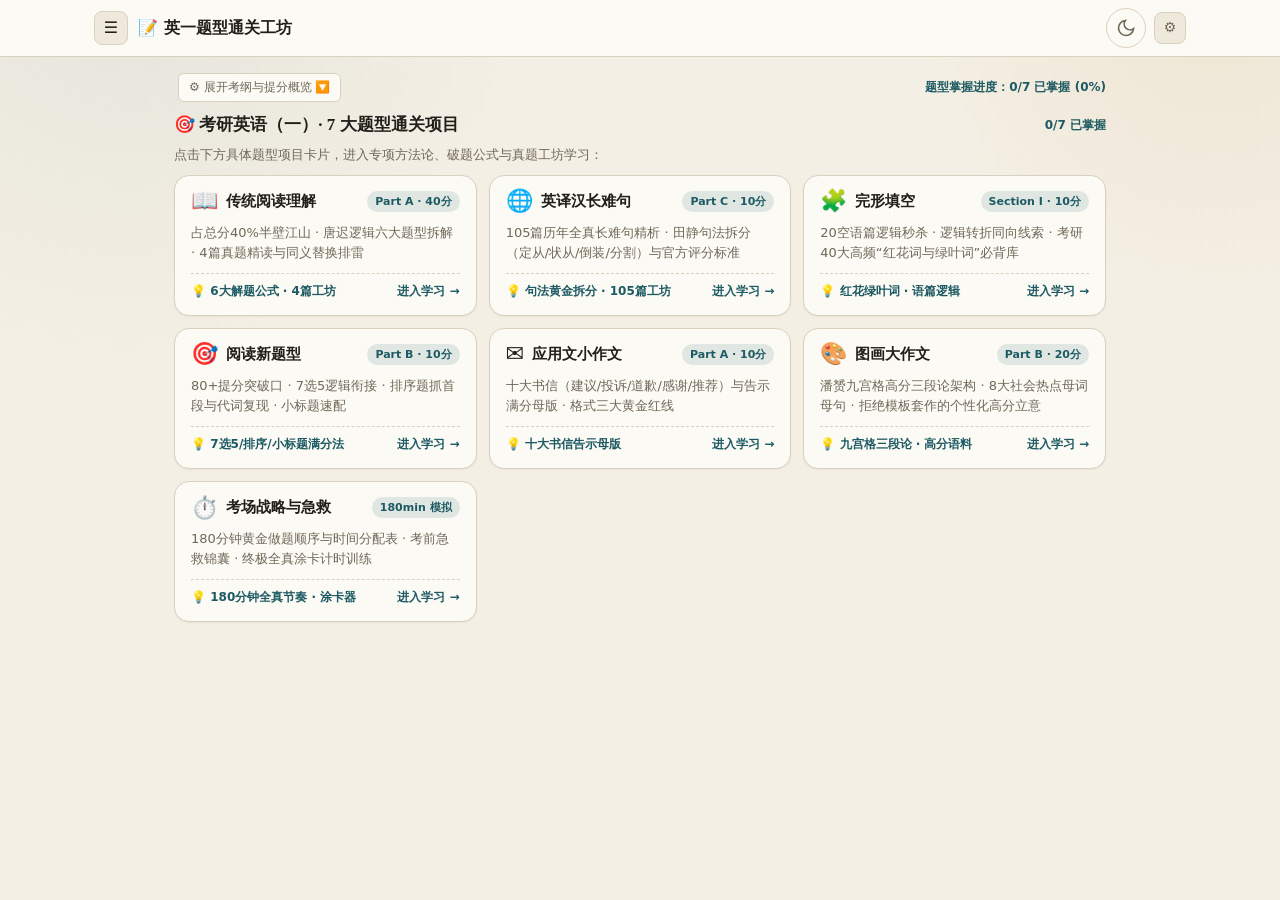
==== commit 2aa7d77f: "v9.63: 全菜单收纳导航栏上线，背单词页面融入萌犬学伴元素，我的页面上线每日萌犬签到打卡与图鉴墙" ====
--- a/exam.html
+++ b/exam.html
@@ -662,15 +662,35 @@
 </head>
 <body>
   <!-- 顶部极简导航栏 -->
-  <header class="site-header" style="background:var(--color-surface);border-bottom:1px solid var(--color-border)">
+  <header class="site-header" style="background:var(--color-surface);border-bottom:1px solid var(--color-border);position:sticky;top:0;z-index:100">
     <div class="header-inner" style="display:flex;justify-content:space-between;align-items:center;padding:8px 14px">
-      <span style="font-size:16px;font-weight:800;color:var(--color-text)">📝 英一题型通关工坊</span>
+      <div style="display:flex;align-items:center;gap:10px">
+        <button class="nav-menu-toggle-btn" data-nav-menu-toggle type="button" aria-label="收纳功能菜单" title="打开/收纳导航与功能">☰</button>
+        <span style="font-size:16px;font-weight:800;color:var(--color-text)">📝 英一题型通关工坊</span>
+      </div>
       <div style="display:flex;align-items:center;gap:8px">
         <button class="theme-toggle" data-theme-toggle aria-label="切换深浅色模式" type="button"></button>
         <button class="settings-btn" data-settings-open="true" type="button" title="⚙️ 系统偏好设置" style="width:32px;height:32px;display:inline-flex;align-items:center;justify-content:center;border-radius:8px;border:1px solid var(--color-border);background:var(--color-surface-offset);cursor:pointer;font-size:14px">⚙️</button>
       </div>
     </div>
   </header>
+
+  <!-- 顶部收纳式快捷导航菜单浮动卡片 -->
+  <div class="unified-nav-dropdown-card" data-nav-menu-box hidden>
+    <div style="font-size:11.5px;font-weight:700;color:var(--color-text-muted);margin-bottom:8px">🎯 考研模块直达</div>
+    <div class="unified-nav-grid-pills">
+      <a class="nav-grid-pill" href="study.html">📖 智能背单词</a>
+      <a class="nav-grid-pill active" href="exam.html">📝 英一题型工坊</a>
+      <a class="nav-grid-pill" href="words.html">📚 考研词库检索</a>
+      <a class="nav-grid-pill" href="memory.html">👤 我的数据中心</a>
+    </div>
+    <div style="height:1px;background:var(--color-border);margin:10px 0"></div>
+    <div style="font-size:11px;font-weight:700;color:var(--color-text-muted);margin-bottom:6px">⚡ 快捷工具</div>
+    <div style="display:flex;gap:6px;flex-wrap:wrap">
+      <a class="nav-grid-pill" href="translate.html" style="flex:1">🌐 105长难句精读</a>
+      <a class="nav-grid-pill" href="index.html" style="flex:1">🔍 大纲字典秒查</a>
+    </div>
+  </div>
 
   <main class="main" id="main" style="max-width:960px;margin:0 auto;padding:16px 14px calc(75px + env(safe-area-inset-bottom))">
     <!-- 收纳式顶部控制条 (Collapsible Header Bar) -->
--- a/css/style.css
+++ b/css/style.css
@@ -455,17 +455,18 @@
 .catalog-head { margin-bottom: var(--space-6); }
 .catalog-head h1 { font-size: var(--text-xl); margin-bottom: var(--space-2); }
 .catalog-head p { color: var(--color-text-muted); font-size: var(--text-sm); }
-.catalog-toolbar { position: sticky; top: 58px; z-index: 20; display: flex; gap: var(--space-3); align-items: center; flex-wrap: wrap; padding: var(--space-3) 0; margin-bottom: var(--space-4); background: color-mix(in oklab, var(--color-bg) 90%, transparent); backdrop-filter: blur(10px); -webkit-backdrop-filter: blur(10px); border-bottom: 1px solid var(--color-divider); }
-.filter-search { position: relative; flex: 1 1 240px; min-width: 200px; }
+.catalog-toolbar { position: sticky; top: 52px; z-index: 20; display: flex; gap: var(--space-3); align-items: stretch; flex-direction: column; padding: var(--space-3) 0; margin-bottom: var(--space-4); background: color-mix(in oklab, var(--color-bg) 92%, transparent); backdrop-filter: blur(10px); -webkit-backdrop-filter: blur(10px); border-bottom: 1px solid var(--color-divider); }
+.filter-search { position: relative; width: 100%; flex: 0 0 auto; }
 .filter-search .search-icon { left: var(--space-4); }
-.filter-input { width: 100%; padding: var(--space-3) var(--space-4) var(--space-3) var(--space-12); font-size: var(--text-sm); color: var(--color-text); background: var(--color-surface-2); border: 1px solid var(--color-border); border-radius: var(--radius-full); }
+.filter-input { width: 100%; height: 42px; box-sizing: border-box; padding: var(--space-2) var(--space-4) var(--space-2) var(--space-10); font-size: var(--text-sm); color: var(--color-text); background: var(--color-surface); border: 1px solid var(--color-border); border-radius: var(--radius-lg); }
 .filter-input:focus { outline: none; border-color: var(--color-primary); box-shadow: 0 0 0 3px color-mix(in oklab, var(--color-primary) 14%, transparent); }
 .filter-chips { display: flex; gap: var(--space-2); flex-wrap: wrap; }
-.filter-chip { padding: var(--space-2) var(--space-4); font-size: var(--text-sm); font-weight: 500; color: var(--color-text-muted); border: 1px solid var(--color-border); background: var(--color-surface); border-radius: var(--radius-full); }
+.filter-chip { padding: var(--space-2) var(--space-4); font-size: var(--text-sm); font-weight: 500; color: var(--color-text-muted); border: 1px solid var(--color-border); background: var(--color-surface); border-radius: var(--radius-full); cursor: pointer; transition: var(--transition); }
 .filter-chip:hover { color: var(--color-primary); border-color: var(--color-primary); }
 .filter-chip.active { color: var(--color-surface-2); background: var(--color-primary); border-color: var(--color-primary); }
 
 .catalog-layout { display: grid; grid-template-columns: 38px 1fr; gap: var(--space-6); align-items: start; }
+.catalog-layout.no-index { grid-template-columns: 1fr !important; }
 .letter-index { position: sticky; top: 76px; display: flex; flex-direction: column; gap: 2px; }
 .letter-index button { width: 30px; height: 30px; display: flex; align-items: center; justify-content: center; border-radius: 6px; font-size: 12px; font-weight: 600; color: var(--color-text-muted); font-family: var(--font-display); letter-spacing: 0.5px; transition: var(--transition); }
 .letter-index button:hover { color: var(--color-primary); background: var(--color-primary-soft); transform: scale(1.08); }
@@ -2287,10 +2288,16 @@
   gap: 12px;
   position: relative;
 }
+.catalog-layout.no-index {
+  grid-template-columns: 1fr !important;
+}
 @media (max-width: 640px) {
   .catalog-layout {
     grid-template-columns: 24px 1fr;
     gap: 8px;
+  }
+  .catalog-layout.no-index {
+    grid-template-columns: 1fr !important;
   }
 }
 .catalog-list {
@@ -2509,6 +2516,375 @@
   display: none;
 }
 
+
+/* ===== 考研极简沉浸回忆卡片风格 (Deep Minimalist Recall & Study) ===== */
+.bb-container {
+  display: flex;
+  flex-direction: column;
+  height: 100%;
+  width: 100%;
+  justify-content: space-between;
+  box-sizing: border-box;
+  padding: 10px 14px calc(4px + env(safe-area-inset-bottom));
+  background: var(--color-surface);
+  color: var(--color-text);
+  user-select: none;
+  position: relative;
+  overflow: hidden;
+}
+
+/* 顶部状态与计时 */
+.bb-top-bar {
+  display: flex;
+  justify-content: space-between;
+  align-items: center;
+  font-size: 12px;
+  color: var(--color-text-muted);
+  font-family: var(--font-body);
+  margin-bottom: 4px;
+  flex-shrink: 0;
+}
+.bb-timer {
+  font-family: monospace;
+  font-size: 13px;
+  font-weight: 700;
+  color: var(--color-text-muted);
+  background: var(--color-surface-offset);
+  padding: 2px 8px;
+  border-radius: 6px;
+  border: 1px solid var(--color-border);
+}
+.bb-top-tools {
+  display: flex;
+  align-items: center;
+  gap: 6px;
+}
+.bb-tool-icon {
+  background: transparent;
+  border: none;
+  color: var(--color-text-muted);
+  font-size: 15px;
+  cursor: pointer;
+  padding: 3px 5px;
+  border-radius: 6px;
+}
+
+/* 单词头部 (Word + Phonetic) */
+.bb-word-header {
+  text-align: center;
+  margin: 8px 0 12px;
+  flex-shrink: 0;
+}
+.bb-word {
+  font-size: clamp(23px, 6.5vw, 29px) !important;
+  font-weight: 800;
+  color: #2dd4bf;
+  letter-spacing: -0.2px;
+  line-height: 1.2;
+}
+[data-theme='light'] .bb-word {
+  color: #0d9488;
+}
+.bb-phonetic-row {
+  display: inline-flex;
+  align-items: center;
+  gap: 6px;
+  margin-top: 4px;
+  font-size: 12.5px;
+  color: var(--color-text-muted);
+}
+.bb-phonetic-tag {
+  font-size: 10px;
+  background: var(--color-surface-offset);
+  border: 1px solid var(--color-border);
+  border-radius: 4px;
+  padding: 1px 4px;
+  font-weight: 700;
+}
+.bb-audio-inline-btn {
+  background: transparent;
+  border: none;
+  font-size: 13px;
+  cursor: pointer;
+  padding: 0 4px;
+  color: #2dd4bf;
+}
+
+/* State 1: 未展开回忆区 (Recall State) */
+.bb-recall-prompt {
+  flex: 1;
+  display: flex;
+  flex-direction: column;
+  align-items: center;
+  justify-content: center;
+  text-align: center;
+  cursor: pointer;
+  min-height: 180px;
+}
+.bb-recall-title {
+  font-size: 14.5px;
+  font-weight: 600;
+  color: var(--color-text-muted);
+  margin-bottom: 6px;
+}
+.bb-recall-sub {
+  font-size: 12px;
+  color: var(--color-text-faint);
+}
+
+/* 浮动发音按钮 (Floating Audio Button) */
+.bb-floating-audio-btn {
+  position: absolute;
+  bottom: 20px;
+  right: 18px;
+  width: 54px;
+  height: 54px;
+  border-radius: 50%;
+  background: color-mix(in oklab, #2dd4bf 14%, var(--color-surface-offset));
+  border: 2px solid color-mix(in oklab, #2dd4bf 40%, transparent);
+  box-shadow: 0 4px 16px rgba(0,0,0,0.15);
+  display: flex;
+  align-items: center;
+  justify-content: center;
+  font-size: 20px;
+  cursor: pointer;
+  transition: transform 0.18s ease;
+}
+.bb-floating-audio-btn:active {
+  transform: scale(0.92);
+}
+
+/* State 2: 答案已展开区 (Answer Content) */
+.bb-answer-content {
+  flex: 1;
+  min-height: 0;
+  overflow-y: auto;
+  -webkit-overflow-scrolling: touch;
+  display: flex;
+  flex-direction: column;
+  gap: 10px;
+  padding-right: 2px;
+  animation: pageSlideInRight 0.22s cubic-bezier(0.16, 1, 0.3, 1);
+}
+
+/* 释义栏 */
+.bb-meaning-box {
+  display: flex;
+  align-items: baseline;
+  gap: 8px;
+  background: var(--color-surface-offset);
+  border: 1px solid var(--color-border);
+  border-radius: 10px;
+  padding: 7px 10px;
+}
+.bb-pos-tag {
+  background: color-mix(in oklab, var(--color-primary) 18%, transparent);
+  color: var(--color-primary);
+  font-size: 11px;
+  font-weight: 700;
+  padding: 2px 5px;
+  border-radius: 4px;
+  flex-shrink: 0;
+}
+.bb-meaning-text {
+  font-size: 13px;
+  font-weight: 600;
+  color: var(--color-text);
+  line-height: 1.45;
+  flex: 1;
+}
+.bb-meaning-opt-btn {
+  background: transparent;
+  border: none;
+  font-size: 12px;
+  color: var(--color-text-muted);
+  cursor: pointer;
+}
+
+/* 例句 & 助记 板块 */
+.bb-section-box {
+  background: var(--color-surface-offset);
+  border: 1px solid var(--color-border);
+  border-radius: 10px;
+  padding: 8px 10px;
+}
+.bb-section-head {
+  display: flex;
+  justify-content: space-between;
+  align-items: center;
+  margin-bottom: 6px;
+}
+.bb-section-title {
+  font-size: 12px;
+  font-weight: 700;
+  color: var(--color-text-muted);
+  letter-spacing: 0.5px;
+}
+.bb-section-tag {
+  font-size: 10px;
+  color: #10b981;
+  background: color-mix(in oklab, #10b981 12%, transparent);
+  border: 1px solid color-mix(in oklab, #10b981 25%, transparent);
+  padding: 1px 5px;
+  border-radius: 4px;
+  font-weight: 600;
+}
+.bb-section-actions {
+  display: flex;
+  gap: 6px;
+}
+.bb-mini-btn {
+  background: var(--color-surface);
+  border: 1px solid var(--color-border);
+  border-radius: 6px;
+  padding: 2px 6px;
+  font-size: 11px;
+  cursor: pointer;
+}
+.bb-example-item {
+  margin-bottom: 6px;
+}
+.bb-example-item:last-child {
+  margin-bottom: 0;
+}
+.bb-example-en {
+  font-size: 12.5px;
+  line-height: 1.5;
+  color: var(--color-text);
+}
+.bb-example-en em, .bb-example-en mark, .bb-example-en strong {
+  color: #2dd4bf;
+  font-style: normal;
+  font-weight: 700;
+  background: transparent;
+}
+[data-theme='light'] .bb-example-en em, [data-theme='light'] .bb-example-en mark, [data-theme='light'] .bb-example-en strong {
+  color: #0d9488;
+}
+.bb-example-zh {
+  font-size: 11.5px;
+  color: var(--color-text-muted);
+  margin-top: 2px;
+}
+
+/* 考点短语搭配样式 (KyleBing Phrases Integration) */
+.bb-phrases-box {
+  border-left: 3px solid #0284c7 !important;
+}
+.bb-phrase-list {
+  display: flex;
+  flex-direction: column;
+  gap: 6px;
+}
+.bb-phrase-item {
+  background: var(--color-surface-offset);
+  border: 1px solid color-mix(in oklab, var(--color-border) 80%, transparent);
+  border-radius: 8px;
+  padding: 6px 10px;
+  transition: transform 0.15s ease, border-color 0.15s ease;
+}
+.bb-phrase-item:hover {
+  border-color: #0284c7;
+}
+.bb-phrase-row {
+  display: flex;
+  align-items: center;
+  justify-content: space-between;
+}
+.bb-phrase-text {
+  font-size: 12.5px;
+  font-weight: 700;
+  color: var(--color-text);
+  cursor: pointer;
+  display: inline-flex;
+  align-items: center;
+  gap: 6px;
+}
+.bb-phrase-text:hover {
+  color: #0284c7;
+}
+.bb-phrase-speaker {
+  font-size: 11px;
+  opacity: 0.7;
+}
+.bb-phrase-cn {
+  font-size: 11.5px;
+  color: var(--color-text-muted);
+  margin-top: 2px;
+  line-height: 1.4;
+}
+
+/* 助记内容 */
+.bb-mnemonic-content {
+  font-size: 12px;
+  line-height: 1.5;
+  color: var(--color-text);
+}
+.bb-root-text {
+  font-weight: 500;
+  margin-bottom: 4px;
+}
+.bb-sub-tag {
+  font-size: 11px;
+  color: var(--color-primary);
+  font-weight: 700;
+}
+
+/* 3 按钮操作栏 (认识、模糊、忘记) */
+.bb-rating-bar {
+  display: grid;
+  grid-template-columns: repeat(3, 1fr);
+  gap: 8px;
+  margin-top: 8px;
+  flex-shrink: 0;
+  padding-top: 2px;
+}
+.bb-rate-btn {
+  display: flex;
+  flex-direction: column;
+  align-items: center;
+  justify-content: center;
+  gap: 2px;
+  padding: 8px 4px;
+  border-radius: 10px;
+  background: var(--color-surface-offset);
+  border: 1.5px solid var(--color-border);
+  cursor: pointer;
+  transition: transform 0.16s ease, border-color 0.16s ease;
+  touch-action: manipulation;
+}
+.bb-rate-btn:active {
+  transform: scale(0.94);
+}
+.bb-rate-known {
+  border-color: #22c55e;
+}
+.bb-rate-known .bb-rate-label {
+  color: #22c55e;
+  font-size: 13.5px;
+  font-weight: 700;
+}
+.bb-rate-fuzzy {
+  border-color: #eab308;
+}
+.bb-rate-fuzzy .bb-rate-label {
+  color: #eab308;
+  font-size: 13.5px;
+  font-weight: 700;
+}
+.bb-rate-forgot {
+  border-color: #ef4444;
+}
+.bb-rate-forgot .bb-rate-label {
+  color: #ef4444;
+  font-size: 13.5px;
+  font-weight: 700;
+}
+.bb-rate-sub {
+  font-size: 10px;
+  color: var(--color-text-muted);
+}
+
 /* ===== 📱 移动端 10 维深度响应式强化 (Mobile Perfection Engine) ===== */
 @media (max-width: 640px) {
   .study-header-collapsible {
@@ -2546,326 +2922,7 @@
     overflow: hidden;
   }
 
-  /* ===== 墨墨/不背单词沉浸风格 (Deep Minimalist Recall & Study) ===== */
-  .bb-container {
-    display: flex;
-    flex-direction: column;
-    height: 100%;
-    width: 100%;
-    justify-content: space-between;
-    box-sizing: border-box;
-    padding: 10px 14px calc(4px + env(safe-area-inset-bottom));
-    background: var(--color-surface);
-    color: var(--color-text);
-    user-select: none;
-    position: relative;
-    overflow: hidden;
-  }
-
-  /* 顶部状态与计时 */
-  .bb-top-bar {
-    display: flex;
-    justify-content: space-between;
-    align-items: center;
-    font-size: 12px;
-    color: var(--color-text-muted);
-    font-family: var(--font-body);
-    margin-bottom: 4px;
-    flex-shrink: 0;
-  }
-  .bb-timer {
-    font-family: monospace;
-    font-size: 13px;
-    font-weight: 700;
-    color: var(--color-text-muted);
-    background: var(--color-surface-offset);
-    padding: 2px 8px;
-    border-radius: 6px;
-    border: 1px solid var(--color-border);
-  }
-  .bb-top-tools {
-    display: flex;
-    align-items: center;
-    gap: 6px;
-  }
-  .bb-tool-icon {
-    background: transparent;
-    border: none;
-    color: var(--color-text-muted);
-    font-size: 15px;
-    cursor: pointer;
-    padding: 3px 5px;
-    border-radius: 6px;
-  }
-
-  /* 单词头部 (Word + Phonetic) */
-  .bb-word-header {
-    text-align: center;
-    margin: 8px 0 12px;
-    flex-shrink: 0;
-  }
-  .bb-word {
-    font-size: clamp(23px, 6.5vw, 29px) !important;
-    font-weight: 800;
-    color: #2dd4bf;
-    letter-spacing: -0.2px;
-    line-height: 1.2;
-  }
-  [data-theme='light'] .bb-word {
-    color: #0d9488;
-  }
-  .bb-phonetic-row {
-    display: inline-flex;
-    align-items: center;
-    gap: 6px;
-    margin-top: 4px;
-    font-size: 12.5px;
-    color: var(--color-text-muted);
-  }
-  .bb-phonetic-tag {
-    font-size: 10px;
-    background: var(--color-surface-offset);
-    border: 1px solid var(--color-border);
-    border-radius: 4px;
-    padding: 1px 4px;
-    font-weight: 700;
-  }
-  .bb-audio-inline-btn {
-    background: transparent;
-    border: none;
-    font-size: 13px;
-    cursor: pointer;
-    padding: 0 4px;
-    color: #2dd4bf;
-  }
-
-  /* State 1: 未展开回忆区 (Recall State) */
-  .bb-recall-prompt {
-    flex: 1;
-    display: flex;
-    flex-direction: column;
-    align-items: center;
-    justify-content: center;
-    text-align: center;
-    cursor: pointer;
-    min-height: 180px;
-  }
-  .bb-recall-title {
-    font-size: 14.5px;
-    font-weight: 600;
-    color: var(--color-text-muted);
-    margin-bottom: 6px;
-  }
-  .bb-recall-sub {
-    font-size: 12px;
-    color: var(--color-text-faint);
-  }
-
-  /* 浮动发音按钮 (Floating Audio Button) */
-  .bb-floating-audio-btn {
-    position: absolute;
-    bottom: 20px;
-    right: 18px;
-    width: 54px;
-    height: 54px;
-    border-radius: 50%;
-    background: color-mix(in oklab, #2dd4bf 14%, var(--color-surface-offset));
-    border: 2px solid color-mix(in oklab, #2dd4bf 40%, transparent);
-    box-shadow: 0 4px 16px rgba(0,0,0,0.15);
-    display: flex;
-    align-items: center;
-    justify-content: center;
-    font-size: 20px;
-    cursor: pointer;
-    transition: transform 0.18s ease;
-  }
-  .bb-floating-audio-btn:active {
-    transform: scale(0.92);
-  }
-
-  /* State 2: 答案已展开区 (Answer Content) */
-  .bb-answer-content {
-    flex: 1;
-    min-height: 0;
-    overflow-y: auto;
-    -webkit-overflow-scrolling: touch;
-    display: flex;
-    flex-direction: column;
-    gap: 10px;
-    padding-right: 2px;
-    animation: pageSlideInRight 0.22s cubic-bezier(0.16, 1, 0.3, 1);
-  }
-
-  /* 释义栏 */
-  .bb-meaning-box {
-    display: flex;
-    align-items: baseline;
-    gap: 8px;
-    background: var(--color-surface-offset);
-    border: 1px solid var(--color-border);
-    border-radius: 10px;
-    padding: 7px 10px;
-  }
-  .bb-pos-tag {
-    background: color-mix(in oklab, var(--color-primary) 18%, transparent);
-    color: var(--color-primary);
-    font-size: 11px;
-    font-weight: 700;
-    padding: 2px 5px;
-    border-radius: 4px;
-    flex-shrink: 0;
-  }
-  .bb-meaning-text {
-    font-size: 13px;
-    font-weight: 600;
-    color: var(--color-text);
-    line-height: 1.45;
-    flex: 1;
-  }
-  .bb-meaning-opt-btn {
-    background: transparent;
-    border: none;
-    font-size: 12px;
-    color: var(--color-text-muted);
-    cursor: pointer;
-  }
-
-  /* 例句 & 助记 板块 */
-  .bb-section-box {
-    background: var(--color-surface-offset);
-    border: 1px solid var(--color-border);
-    border-radius: 10px;
-    padding: 8px 10px;
-  }
-  .bb-section-head {
-    display: flex;
-    justify-content: space-between;
-    align-items: center;
-    margin-bottom: 6px;
-  }
-  .bb-section-title {
-    font-size: 12px;
-    font-weight: 700;
-    color: var(--color-text-muted);
-    letter-spacing: 0.5px;
-  }
-  .bb-section-tag {
-    font-size: 10px;
-    color: #10b981;
-    background: color-mix(in oklab, #10b981 12%, transparent);
-    border: 1px solid color-mix(in oklab, #10b981 25%, transparent);
-    padding: 1px 5px;
-    border-radius: 4px;
-    font-weight: 600;
-  }
-  .bb-section-actions {
-    display: flex;
-    gap: 6px;
-  }
-  .bb-mini-btn {
-    background: var(--color-surface);
-    border: 1px solid var(--color-border);
-    border-radius: 6px;
-    padding: 2px 6px;
-    font-size: 11px;
-    cursor: pointer;
-  }
-  .bb-example-item {
-    margin-bottom: 6px;
-  }
-  .bb-example-item:last-child {
-    margin-bottom: 0;
-  }
-  .bb-example-en {
-    font-size: 12.5px;
-    line-height: 1.5;
-    color: var(--color-text);
-  }
-  .bb-example-en em, .bb-example-en mark, .bb-example-en strong {
-    color: #2dd4bf;
-    font-style: normal;
-    font-weight: 700;
-    background: transparent;
-  }
-  [data-theme='light'] .bb-example-en em, [data-theme='light'] .bb-example-en mark, [data-theme='light'] .bb-example-en strong {
-    color: #0d9488;
-  }
-  .bb-example-zh {
-    font-size: 11.5px;
-    color: var(--color-text-muted);
-    margin-top: 2px;
-  }
-
-  /* 助记内容 */
-  .bb-mnemonic-content {
-    font-size: 12px;
-    line-height: 1.5;
-    color: var(--color-text);
-  }
-  .bb-root-text {
-    font-weight: 500;
-    margin-bottom: 4px;
-  }
-  .bb-sub-tag {
-    font-size: 11px;
-    color: var(--color-primary);
-    font-weight: 700;
-  }
-
-  /* 3 按钮操作栏 (认识、模糊、忘记) */
-  .bb-rating-bar {
-    display: grid;
-    grid-template-columns: repeat(3, 1fr);
-    gap: 8px;
-    margin-top: 8px;
-    flex-shrink: 0;
-    padding-top: 2px;
-  }
-  .bb-rate-btn {
-    display: flex;
-    flex-direction: column;
-    align-items: center;
-    justify-content: center;
-    gap: 2px;
-    padding: 8px 4px;
-    border-radius: 10px;
-    background: var(--color-surface-offset);
-    border: 1.5px solid var(--color-border);
-    cursor: pointer;
-    transition: transform 0.16s ease, border-color 0.16s ease;
-    touch-action: manipulation;
-  }
-  .bb-rate-btn:active {
-    transform: scale(0.94);
-  }
-  .bb-rate-known {
-    border-color: #22c55e;
-  }
-  .bb-rate-known .bb-rate-label {
-    color: #22c55e;
-    font-size: 13.5px;
-    font-weight: 700;
-  }
-  .bb-rate-fuzzy {
-    border-color: #eab308;
-  }
-  .bb-rate-fuzzy .bb-rate-label {
-    color: #eab308;
-    font-size: 13.5px;
-    font-weight: 700;
-  }
-  .bb-rate-forgot {
-    border-color: #ef4444;
-  }
-  .bb-rate-forgot .bb-rate-label {
-    color: #ef4444;
-    font-size: 13.5px;
-    font-weight: 700;
-  }
-  .bb-rate-sub {
-    font-size: 10px;
-    color: var(--color-text-muted);
-  }
+  .s-card-fixed-top {
     padding: 2px 4px;
     flex-shrink: 0;
   }
@@ -3524,7 +3581,7 @@
     border-radius: 8px !important;
   }
 
-  /* 墨墨风格背词卡片单手大拇指优化 */
+  /* 考研沉浸背词卡片单手大拇指触控优化 */
   .bb-container {
     padding: 16px 14px !important;
     min-height: calc(100vh - 160px) !important;
@@ -3554,3 +3611,200 @@
     grid-template-columns: 1fr !important;
   }
 }
+
+/* ==========================================================================
+   全局统一收纳式快捷导航菜单 (Universal Foldable Header Nav)
+   ========================================================================== */
+.nav-menu-toggle-btn {
+  width: 34px;
+  height: 34px;
+  border-radius: 8px;
+  border: 1px solid var(--color-border);
+  background: var(--color-surface-offset);
+  display: inline-flex;
+  align-items: center;
+  justify-content: center;
+  cursor: pointer;
+  font-size: 16px;
+  color: var(--color-text);
+  transition: var(--transition);
+  -webkit-tap-highlight-color: transparent;
+  flex-shrink: 0;
+}
+.nav-menu-toggle-btn:hover,
+.nav-menu-toggle-btn.active {
+  border-color: var(--color-primary);
+  color: var(--color-primary);
+  background: color-mix(in oklab, var(--color-primary) 12%, transparent);
+}
+
+.unified-nav-dropdown-card {
+  position: fixed;
+  top: 54px;
+  left: 50%;
+  transform: translateX(-50%);
+  z-index: 9999;
+  width: min(94vw, 460px);
+  background: var(--color-surface);
+  border: 1px solid var(--color-border);
+  border-radius: 16px;
+  box-shadow: 0 14px 40px rgba(0, 0, 0, 0.22);
+  padding: 14px;
+  box-sizing: border-box;
+  backdrop-filter: blur(12px);
+  animation: unifiedNavSlide 0.2s cubic-bezier(0.16, 1, 0.3, 1);
+}
+@keyframes unifiedNavSlide {
+  from { opacity: 0; transform: translate(-50%, -10px); }
+  to { opacity: 1; transform: translate(-50%, 0); }
+}
+.unified-nav-grid-pills {
+  display: grid;
+  grid-template-columns: repeat(2, 1fr);
+  gap: 8px;
+}
+.nav-grid-pill {
+  display: flex;
+  align-items: center;
+  gap: 8px;
+  padding: 9px 12px;
+  background: var(--color-surface-offset);
+  border: 1px solid var(--color-border);
+  border-radius: 10px;
+  font-size: 13px;
+  font-weight: 700;
+  color: var(--color-text);
+  text-decoration: none;
+  transition: var(--transition);
+  -webkit-tap-highlight-color: transparent;
+  cursor: pointer;
+}
+.nav-grid-pill:hover {
+  border-color: var(--color-primary);
+  color: var(--color-primary);
+  background: color-mix(in oklab, var(--color-primary) 8%, transparent);
+}
+.nav-grid-pill.active {
+  background: color-mix(in oklab, var(--color-primary) 14%, transparent);
+  border-color: var(--color-primary);
+  color: var(--color-primary);
+}
+
+/* ==========================================================================
+   背单词页面萌犬学伴动效 (Cute Puppy Elements for Study Page)
+   ========================================================================== */
+@keyframes puppyBounce {
+  0%, 100% { transform: translateY(0) scale(1); }
+  50% { transform: translateY(-5px) scale(1.08); }
+}
+@keyframes puppyWag {
+  0%, 100% { transform: rotate(0deg); }
+  25% { transform: rotate(-10deg); }
+  75% { transform: rotate(10deg); }
+}
+.puppy-bounce-anim {
+  animation: puppyBounce 2s infinite ease-in-out;
+  display: inline-block;
+}
+.puppy-wag-anim {
+  animation: puppyWag 1.8s infinite ease-in-out;
+  display: inline-block;
+}
+.study-puppy-cheer-card {
+  display: flex;
+  align-items: center;
+  justify-content: center;
+  gap: 10px;
+  margin-bottom: 12px;
+  padding: 8px 14px;
+  background: color-mix(in oklab, var(--color-primary) 8%, var(--color-surface));
+  border: 1px dashed color-mix(in oklab, var(--color-primary) 30%, transparent);
+  border-radius: 14px;
+  max-width: 360px;
+  margin-left: auto;
+  margin-right: auto;
+}
+.study-puppy-revealed-bar {
+  background: var(--color-surface-offset);
+  border: 1px dashed var(--color-border);
+  border-radius: 10px;
+  padding: 8px 12px;
+  margin: 8px 0;
+  display: flex;
+  align-items: center;
+  gap: 10px;
+}
+
+/* ==========================================================================
+   我的页面 每日萌犬签到打卡 (Daily Cute Puppy Check-In System)
+   ========================================================================== */
+.checkin-trail-grid {
+  display: grid;
+  grid-template-columns: repeat(7, 1fr);
+  gap: 6px;
+  text-align: center;
+}
+.checkin-day-cell {
+  background: var(--color-surface-offset);
+  border: 1px solid var(--color-border);
+  border-radius: 10px;
+  padding: 8px 4px;
+  display: flex;
+  flex-direction: column;
+  align-items: center;
+  gap: 4px;
+  transition: var(--transition);
+}
+.checkin-day-cell.today {
+  border-color: var(--color-primary);
+  background: color-mix(in oklab, var(--color-primary) 8%, var(--color-surface));
+}
+.checkin-day-cell.checked {
+  border-color: color-mix(in oklab, var(--color-primary) 40%, transparent);
+}
+.checkin-day-cell .day-label {
+  font-size: 11px;
+  font-weight: 600;
+  color: var(--color-text-muted);
+}
+.checkin-day-cell.today .day-label {
+  color: var(--color-primary);
+  font-weight: 800;
+}
+.checkin-day-cell .puppy-slot {
+  font-size: 20px;
+  line-height: 1.2;
+  min-height: 24px;
+  display: flex;
+  align-items: center;
+  justify-content: center;
+}
+.checkin-day-cell .puppy-name-sub {
+  font-size: 10px;
+  color: var(--color-text-muted);
+  white-space: nowrap;
+  overflow: hidden;
+  text-overflow: ellipsis;
+  max-width: 100%;
+}
+.puppy-album-card {
+  background: var(--color-surface-offset);
+  border: 1px solid var(--color-border);
+  border-radius: 12px;
+  padding: 10px 8px;
+  text-align: center;
+  display: flex;
+  flex-direction: column;
+  align-items: center;
+  gap: 4px;
+  transition: var(--transition);
+}
+.puppy-album-card.unlocked {
+  border-color: color-mix(in oklab, var(--color-primary) 40%, transparent);
+  background: color-mix(in oklab, var(--color-primary) 6%, var(--color-surface));
+}
+.puppy-album-card.locked {
+  opacity: 0.55;
+  filter: grayscale(0.8);
+}
+
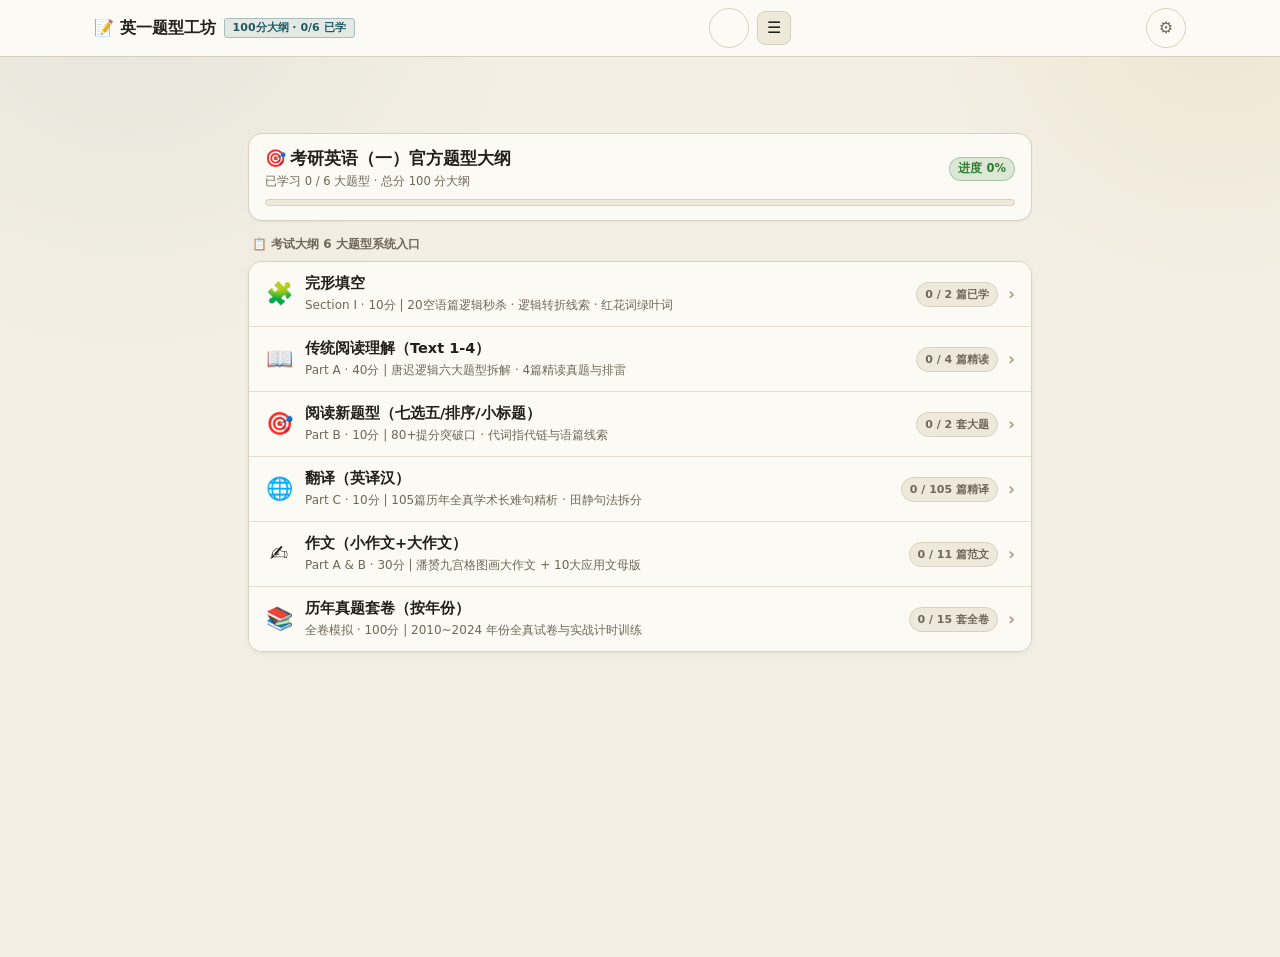
==== commit 1fc6c371: "v9.66: 列表自适应防重叠、手势方向反转(左滑熟记/右滑重背)、个人中心设置二级路由修复与整体视觉体验全面升级" ====
--- a/exam.html
+++ b/exam.html
@@ -1,683 +1,41 @@
 <!DOCTYPE html>
-<html lang="zh-CN">
+<html lang="zh-CN" data-theme="light">
 <head>
-  <meta charset="utf-8">
-  <meta name="viewport" content="width=device-width, initial-scale=1.0, maximum-scale=1.0, user-scalable=no, viewport-fit=cover">
-  <title>考研英语（一）· 全真题型应试指南与通关工坊</title>
-  <meta name="description" content="全国硕士研究生招生考试英语（一）大纲官方题型深度拆解：完形填空、唐迟逻辑阅读、新题型、长难句翻译、小作文书信告示与图画大作文九宫格满分方法论。">
-  <meta name="mobile-web-app-capable" content="yes">
-  <meta name="apple-mobile-web-app-capable" content="yes">
-  <meta name="apple-mobile-web-app-status-bar-style" content="default">
-  <meta name="theme-color" content="#1e3a8a">
-  <link rel="manifest" href="manifest.webmanifest">
-  <link rel="stylesheet" href="css/style.css">
+  <meta charset="UTF-8" />
+  <meta name="viewport" content="width=device-width, initial-scale=1.0, viewport-fit=cover" />
+  <title>英一题型工坊 · 考研英语（一）题型与实战通关</title>
+  <meta name="description" content="全国硕士研究生招生考试英语（一）大纲官方题型深度拆解：手机系统设置式三级层级导航，完形填空、唐迟逻辑阅读、新题型、长难句翻译、作文九宫格与历年真题套卷。" />
+  <meta name="mobile-web-app-capable" content="yes" />
+  <meta name="apple-mobile-web-app-capable" content="yes" />
+  <meta name="apple-mobile-web-app-status-bar-style" content="default" />
+  <link rel="manifest" href="manifest.webmanifest" />
+  <meta name="theme-color" content="#1d5a63" />
+  <link rel="stylesheet" href="css/style.css" />
+  <link rel="icon" href="data:image/svg+xml,%3Csvg xmlns='http://www.w3.org/2000/svg' viewBox='0 0 24 24' fill='none' stroke='%231d5a63' stroke-width='2'%3E%3Cpath d='M4 19.5A2.5 2.5 0 0 1 6.5 17H20'/%3E%3Cpath d='M6.5 2H20v20H6.5A2.5 2.5 0 0 1 4 19.5v-15A2.5 2.5 0 0 1 6.5 2z'/%3E%3C/svg%3E" />
   <script defer src="data/words_bundle.js"></script>
-  <script defer src="data/translations_bundle.js"></script>
-  <script defer src="data/exam_data_bundle.js"></script>
+  <script defer src="js/word_data.js"></script>
   <script defer src="js/exam_workshop.js"></script>
-  <style>
-    /* 题型专属样式体系 */
-    .exam-hero {
-      background: linear-gradient(135deg, color-mix(in oklab, var(--color-primary) 16%, var(--color-surface)), var(--color-surface));
-      border: 1px solid color-mix(in oklab, var(--color-primary) 30%, transparent);
-      border-radius: var(--radius-xl);
-      padding: 24px 20px;
-      text-align: center;
-      margin-bottom: 18px;
-      box-shadow: var(--shadow-sm);
-    }
-    .exam-hero h1 {
-      font-size: clamp(1.4rem, 3.5vw, 1.95rem);
-      margin: 0 0 8px;
-      color: var(--color-text);
-      font-weight: 800;
-      letter-spacing: -0.02em;
-    }
-    .exam-hero p {
-      color: var(--color-text-muted);
-      font-size: var(--text-sm);
-      margin: 0 auto;
-      max-width: 720px;
-      line-height: 1.65;
-    }
-
-    /* 题型大纲导航卡片 (Type Tabs) */
-    .type-tabs {
-      display: grid;
-      grid-template-columns: repeat(auto-fit, minmax(140px, 1fr));
-      gap: 8px;
-      margin-bottom: 20px;
-    }
-    .type-tab-btn {
-      display: flex;
-      flex-direction: column;
-      align-items: center;
-      justify-content: center;
-      padding: 12px 8px;
-      background: var(--color-surface);
-      border: 1.5px solid var(--color-border);
-      border-radius: var(--radius-lg);
-      color: var(--color-text-muted);
-      cursor: pointer;
-      transition: var(--transition);
-      text-align: center;
-      user-select: none;
-      -webkit-tap-highlight-color: transparent;
-    }
-    .type-tab-btn:hover {
-      border-color: var(--color-primary);
-      color: var(--color-text);
-      background: var(--color-surface-offset);
-      transform: translateY(-2px);
-    }
-    .type-tab-btn.active {
-      background: var(--color-surface);
-      border-color: var(--color-primary);
-      color: var(--color-primary);
-      box-shadow: 0 4px 14px color-mix(in oklab, var(--color-primary) 22%, transparent);
-      font-weight: 700;
-    }
-    .type-tab-btn .tt-icon { font-size: 22px; margin-bottom: 4px; }
-    .type-tab-btn .tt-name { font-size: 13px; font-weight: inherit; }
-    .type-tab-btn .tt-score { font-size: 11px; opacity: 0.85; margin-top: 2px; }
-
-    /* 题型内容卡片 */
-    .exam-section {
-      display: flex;
-      flex-direction: column;
-      gap: 18px;
-      animation: fadein 0.22s ease-out;
-    }
-    .exam-section[hidden] { display: none; }
-
-    .exam-card {
-      background: var(--color-surface);
-      border: 1px solid var(--color-border);
-      border-radius: var(--radius-xl);
-      padding: 22px 24px;
-      box-shadow: var(--shadow-sm);
-    }
-    .exam-card-head {
-      display: flex;
-      justify-content: space-between;
-      align-items: center;
-      flex-wrap: wrap;
-      gap: 8px;
-      border-bottom: 1px solid var(--color-border);
-      padding-bottom: 12px;
-      margin-bottom: 16px;
-    }
-    .exam-card-head h2 {
-      font-size: 18px;
-      font-weight: 700;
-      margin: 0;
-      display: flex;
-      align-items: center;
-      gap: 8px;
-      color: var(--color-text);
-    }
-    .exam-badge {
-      font-size: 12px;
-      padding: 3px 10px;
-      border-radius: var(--radius-full);
-      background: color-mix(in oklab, var(--color-primary) 15%, transparent);
-      color: var(--color-primary);
-      font-weight: 600;
-    }
-
-    /* 模块重点框 */
-    .method-box {
-      background: var(--color-surface-offset);
-      border-radius: var(--radius-lg);
-      padding: 16px 18px;
-      border-left: 4px solid var(--color-primary);
-      margin-bottom: 14px;
-      line-height: 1.7;
-    }
-    .method-box h3 {
-      font-size: 15px;
-      margin: 0 0 10px;
-      color: var(--color-text);
-      display: flex;
-      align-items: center;
-      gap: 6px;
-    }
-    .method-box p {
-      margin: 0 0 8px;
-      font-size: 13.5px;
-      color: var(--color-text);
-    }
-    .method-box ul, .method-box ol {
-      margin: 0;
-      padding-left: 20px;
-      font-size: 13.5px;
-      color: var(--color-text);
-    }
-    .method-box li { margin-bottom: 6px; }
-
-    /* 思维导图流程步骤框 */
-    .flow-steps {
-      display: grid;
-      grid-template-columns: repeat(auto-fit, minmax(180px, 1fr));
-      gap: 10px;
-      margin: 12px 0;
-    }
-    .flow-step-card {
-      background: var(--color-surface);
-      border: 1px solid var(--color-border);
-      border-radius: var(--radius-md);
-      padding: 12px;
-      position: relative;
-    }
-    .flow-step-card strong {
-      display: block;
-      color: var(--color-primary);
-      font-size: 13px;
-      margin-bottom: 4px;
-    }
-    .flow-step-card p {
-      font-size: 12.5px;
-      color: var(--color-text-muted);
-      margin: 0;
-      line-height: 1.5;
-    }
-
-    /* 模板展示框与复制按钮 */
-    .tpl-box {
-      background: var(--color-surface-2);
-      border: 1px solid var(--color-border);
-      border-radius: var(--radius-md);
-      padding: 16px;
-      font-family: Georgia, Cambria, "Times New Roman", serif;
-      font-size: 14px;
-      line-height: 1.75;
-      color: var(--color-text);
-      position: relative;
-      margin-top: 12px;
-    }
-    .copy-btn {
-      position: absolute;
-      top: 10px;
-      right: 10px;
-      font-size: 11px;
-      padding: 4px 10px;
-      border-radius: 4px;
-      border: 1px solid var(--color-border);
-      background: var(--color-surface);
-      color: var(--color-text-muted);
-      cursor: pointer;
-      transition: var(--transition);
-      display: inline-flex;
-      align-items: center;
-      gap: 4px;
-    }
-    .copy-btn:hover {
-      border-color: var(--color-primary);
-      color: var(--color-primary);
-    }
-
-    /* 错误选项排雷库 */
-    .trap-grid {
-      display: grid;
-      grid-template-columns: repeat(auto-fill, minmax(270px, 1fr));
-      gap: 10px;
-      margin-top: 12px;
-    }
-    .trap-card {
-      background: color-mix(in oklab, #c62828 6%, var(--color-surface));
-      border: 1px solid color-mix(in oklab, #c62828 25%, transparent);
-      border-radius: var(--radius-md);
-      padding: 12px 14px;
-      font-size: 13px;
-      line-height: 1.55;
-    }
-    .trap-card strong {
-      color: #c62828;
-      display: block;
-      margin-bottom: 4px;
-      font-size: 13px;
-    }
-
-    /* 自查清单与诊断 */
-    .diag-list {
-      display: flex;
-      flex-direction: column;
-      gap: 6px;
-      margin-top: 8px;
-    }
-    .diag-item {
-      display: flex;
-      align-items: center;
-      gap: 8px;
-      padding: 8px 12px;
-      background: var(--color-surface);
-      border: 1px solid var(--color-border);
-      border-radius: var(--radius-md);
-      font-size: 13px;
-      cursor: pointer;
-      user-select: none;
-      transition: var(--transition);
-    }
-    .diag-item:hover {
-      border-color: var(--color-primary);
-    }
-    .diag-item.checked {
-      background: color-mix(in oklab, #2e7d32 10%, var(--color-surface));
-      border-color: #2e7d32;
-      color: #2e7d32;
-      font-weight: 600;
-    }
-    .diag-item input {
-      accent-color: #2e7d32;
-      cursor: pointer;
-      width: 16px;
-      height: 16px;
-    }
-
-    /* 快捷直通工坊按钮 */
-    .jump-btn {
-      display: inline-flex;
-      align-items: center;
-      gap: 6px;
-      padding: 10px 22px;
-      background: var(--color-primary);
-      color: var(--color-surface-2);
-      border-radius: var(--radius-full);
-      text-decoration: none;
-      font-weight: 600;
-      font-size: 14px;
-      box-shadow: 0 4px 14px color-mix(in oklab, var(--color-primary) 30%, transparent);
-      transition: var(--transition);
-    }
-    .jump-btn:hover {
-      background: var(--color-primary-hover);
-      transform: translateY(-1px);
-    }
-
-    .exam-progress-wrap {
-      display: flex;
-      align-items: center;
-      gap: 12px;
-      margin-top: 14px;
-      background: var(--color-surface);
-      padding: 10px 14px;
-      border-radius: var(--radius-lg);
-      border: 1px solid var(--color-border);
-    }
-    .exam-progress-bar {
-      flex: 1;
-      height: 8px;
-      background: var(--color-surface-offset);
-      border-radius: 4px;
-      overflow: hidden;
-    }
-    .exam-progress-bar i {
-      display: block;
-      height: 100%;
-      background: var(--color-primary);
-      border-radius: 4px;
-      transition: width 0.3s ease;
-    }
-    .exam-progress-text {
-      font-size: 12px;
-      font-weight: 600;
-      color: var(--color-text-muted);
-      white-space: nowrap;
-    }
-    .exam-search-box {
-      margin-top: 12px;
-    }
-    .exam-search-box input {
-      width: 100%;
-      padding: 10px 16px;
-      border-radius: var(--radius-full);
-      border: 1px solid var(--color-border);
-      background: var(--color-surface);
-      color: var(--color-text);
-      font-size: 13px;
-    }
-    .exam-mastery-btn {
-      padding: 5px 14px;
-      border-radius: var(--radius-full);
-      font-size: 12px;
-      font-weight: 600;
-      cursor: pointer;
-      border: 1px solid var(--color-border);
-      background: var(--color-surface-offset);
-      color: var(--color-text);
-      transition: var(--transition);
-    }
-    .exam-mastery-btn.done {
-      background: color-mix(in oklab, #2e7d32 15%, transparent);
-      border-color: #2e7d32;
-      color: #2e7d32;
-    }
-
-    /* 题型底部步进导航 */
-    .sec-nav-footer {
-      display: flex;
-      justify-content: space-between;
-      align-items: center;
-      margin-top: 20px;
-      padding-top: 14px;
-      border-top: 1px solid var(--color-border);
-      flex-wrap: wrap;
-      gap: 10px;
-    }
-    .sec-nav-btn {
-      padding: 8px 16px;
-      border-radius: var(--radius-full);
-      border: 1px solid var(--color-border);
-      background: var(--color-surface);
-      color: var(--color-text);
-      font-size: 13px;
-      font-weight: 600;
-      cursor: pointer;
-      transition: var(--transition);
-    }
-    .sec-nav-btn:hover {
-      border-color: var(--color-primary);
-      color: var(--color-primary);
-    }
-
-    /* ===== 考研题型 左右翻页式卡片系统 (Paginated Exam Study Deck) ===== */
-    .exam-subpage-nav {
-      display: flex;
-      gap: 6px;
-      overflow-x: auto;
-      padding: 4px 2px 10px;
-      margin-bottom: 14px;
-      border-bottom: 1px dashed var(--color-border);
-      scrollbar-width: none;
-      -webkit-overflow-scrolling: touch;
-    }
-    .exam-subpage-nav::-webkit-scrollbar { display: none; }
-
-    .subpage-pill {
-      flex: 0 0 auto;
-      padding: 6px 14px;
-      border-radius: 999px;
-      border: 1px solid var(--color-border);
-      background: var(--color-surface-offset);
-      color: var(--color-text-muted);
-      font-size: 12px;
-      font-weight: 600;
-      cursor: pointer;
-      transition: var(--transition);
-      white-space: nowrap;
-      user-select: none;
-      -webkit-tap-highlight-color: transparent;
-    }
-    .subpage-pill:hover {
-      border-color: var(--color-primary);
-      color: var(--color-primary);
-    }
-    .subpage-pill.active {
-      background: var(--color-primary);
-      border-color: var(--color-primary);
-      color: #ffffff;
-      box-shadow: 0 2px 8px color-mix(in oklab, var(--color-primary) 30%, transparent);
-    }
-
-    .exam-subpage-deck {
-      position: relative;
-      min-height: 240px;
-    }
-    .exam-subpage-slide {
-      display: none;
-      animation: slidePageIn 0.22s cubic-bezier(0.16, 1, 0.3, 1);
-    }
-    .exam-subpage-slide.active {
-      display: block;
-    }
-
-    @keyframes slidePageIn {
-      from {
-        opacity: 0;
-        transform: translateX(12px);
-      }
-      to {
-        opacity: 1;
-        transform: translateX(0);
-      }
-    }
-
-    .exam-page-flip-footer {
-      display: flex;
-      justify-content: space-between;
-      align-items: center;
-      gap: 8px;
-      margin-top: 18px;
-      padding: 10px 14px;
-      border-radius: 12px;
-      background: var(--color-surface-offset);
-      border: 1px solid var(--color-border);
-    }
-    .exam-flip-btn {
-      padding: 8px 14px;
-      font-size: 13px;
-      font-weight: 700;
-      border-radius: 8px;
-      border: 1px solid var(--color-border);
-      background: var(--color-surface);
-      color: var(--color-text);
-      cursor: pointer;
-      transition: var(--transition);
-      display: flex;
-      align-items: center;
-      gap: 4px;
-      touch-action: manipulation;
-    }
-    .exam-flip-btn:hover:not(:disabled) {
-      background: var(--color-primary);
-      color: #fff;
-      border-color: var(--color-primary);
-    }
-    .exam-flip-btn:disabled {
-      opacity: 0.35;
-      cursor: not-allowed;
-      pointer-events: none;
-    }
-
-    .subpage-indicator {
-      display: flex;
-      flex-direction: column;
-      align-items: center;
-      gap: 4px;
-    }
-    .subpage-dots {
-      display: flex;
-      gap: 5px;
-      align-items: center;
-    }
-    .subpage-dots .dot {
-      width: 6px;
-      height: 6px;
-      border-radius: 50%;
-      background: var(--color-border);
-      transition: all 0.2s ease;
-    }
-    .subpage-dots .dot.active {
-      width: 14px;
-      border-radius: 4px;
-      background: var(--color-primary);
-    }
-    .subpage-counter {
-      font-size: 11px;
-      color: var(--color-text-muted);
-      font-weight: 500;
-    }
-
-    /* ===== 题型项目目录看板 (Exam Project Hub Grid) ===== */
-    .exam-hub-container {
-      animation: pageSlideInRight 0.25s cubic-bezier(0.16, 1, 0.3, 1);
-    }
-    .exam-hub-grid {
-      display: grid;
-      grid-template-columns: repeat(auto-fit, minmax(260px, 1fr));
-      gap: 12px;
-      margin-top: 10px;
-    }
-    .exam-project-card {
-      background: var(--color-surface);
-      border: 1.5px solid var(--color-border);
-      border-radius: var(--radius-lg);
-      padding: 14px 16px;
-      cursor: pointer;
-      transition: var(--transition);
-      display: flex;
-      flex-direction: column;
-      justify-content: space-between;
-      box-shadow: var(--shadow-sm);
-      text-decoration: none;
-      color: var(--color-text);
-      -webkit-tap-highlight-color: transparent;
-    }
-    .exam-project-card:hover {
-      border-color: var(--color-primary);
-      transform: translateY(-2px);
-      box-shadow: 0 6px 18px color-mix(in oklab, var(--color-primary) 12%, transparent);
-    }
-    .exam-project-card:active {
-      transform: scale(0.98);
-    }
-    .ep-head {
-      display: flex;
-      justify-content: space-between;
-      align-items: center;
-      margin-bottom: 6px;
-    }
-    .ep-icon-title {
-      display: flex;
-      align-items: center;
-      gap: 8px;
-    }
-    .ep-icon {
-      font-size: 22px;
-      line-height: 1;
-    }
-    .ep-title {
-      font-size: 15px;
-      font-weight: 700;
-      color: var(--color-text);
-    }
-    .ep-score-badge {
-      font-size: 11px;
-      font-weight: 700;
-      padding: 2px 8px;
-      border-radius: 999px;
-      background: color-mix(in oklab, var(--color-primary) 12%, transparent);
-      color: var(--color-primary);
-    }
-    .ep-desc {
-      font-size: 12.5px;
-      color: var(--color-text-muted);
-      line-height: 1.5;
-      margin: 4px 0 10px;
-    }
-    .ep-foot {
-      display: flex;
-      justify-content: space-between;
-      align-items: center;
-      font-size: 12px;
-      font-weight: 600;
-      color: var(--color-primary);
-      border-top: 1px dashed var(--color-border);
-      padding-top: 8px;
-    }
-
-    /* ===== 小标题收纳框 (Collapsible Sub-Topic Box) ===== */
-    .exam-subtopic-box {
-      background: var(--color-surface-offset);
-      border: 1px solid var(--color-border);
-      border-radius: 10px;
-      margin-bottom: 12px;
-      overflow: hidden;
-      transition: var(--transition);
-    }
-    .subtopic-toggle-btn {
-      width: 100%;
-      padding: 8px 12px;
-      display: flex;
-      justify-content: space-between;
-      align-items: center;
-      background: transparent;
-      border: none;
-      cursor: pointer;
-      font-size: 12.5px;
-      color: var(--color-text);
-      user-select: none;
-    }
-    .subtopic-toggle-btn .st-left {
-      display: flex;
-      align-items: center;
-      gap: 6px;
-      overflow: hidden;
-      text-overflow: ellipsis;
-      white-space: nowrap;
-    }
-    .subtopic-toggle-btn .st-tag {
-      font-size: 11px;
-      font-weight: 700;
-      color: var(--color-primary);
-      background: var(--color-surface);
-      padding: 2px 6px;
-      border-radius: 4px;
-      border: 1px solid var(--color-border);
-    }
-    .subtopic-toggle-btn .st-cur-title {
-      font-weight: 600;
-    }
-    .subtopic-toggle-btn .st-arrow {
-      font-size: 11.5px;
-      color: var(--color-text-muted);
-      flex-shrink: 0;
-      margin-left: 8px;
-    }
-    .subtopic-drawer-content {
-      padding: 8px 12px 10px;
-      border-top: 1px dashed var(--color-border);
-      background: var(--color-surface);
-    }
-    .subtopic-pills-list {
-      display: flex;
-      flex-wrap: wrap;
-      gap: 6px;
-    }
-
-    @media (max-width: 640px) {
-      .type-tabs {
-        grid-template-columns: repeat(3, 1fr);
-        gap: 6px;
-      }
-      .type-tab-btn {
-        padding: 8px 4px;
-      }
-      .type-tab-btn .tt-icon { font-size: 18px; }
-      .type-tab-btn .tt-name { font-size: 12px; }
-      .exam-card { padding: 16px 12px; }
-      .trap-grid, .flow-steps { grid-template-columns: 1fr; }
-    }
-  </style>
+  <script defer src="js/pwa.js"></script>
 </head>
 <body>
-  <!-- 顶部极简导航栏 -->
-  <header class="site-header" style="background:var(--color-surface);border-bottom:1px solid var(--color-border);position:sticky;top:0;z-index:100">
+  <a class="skip-link" href="#exam-view-home">跳到主内容</a>
+
+  <header class="site-header" style="background:var(--color-surface);border-bottom:1px solid var(--color-border);position:sticky;top:0;z-index:90">
     <div class="header-inner" style="display:flex;justify-content:space-between;align-items:center;padding:8px 14px">
-      <div style="display:flex;align-items:center;gap:10px">
-        <button class="nav-menu-toggle-btn" data-nav-menu-toggle type="button" aria-label="收纳功能菜单" title="打开/收纳导航与功能">☰</button>
-        <span style="font-size:16px;font-weight:800;color:var(--color-text)">📝 英一题型通关工坊</span>
-      </div>
       <div style="display:flex;align-items:center;gap:8px">
-        <button class="theme-toggle" data-theme-toggle aria-label="切换深浅色模式" type="button"></button>
-        <button class="settings-btn" data-settings-open="true" type="button" title="⚙️ 系统偏好设置" style="width:32px;height:32px;display:inline-flex;align-items:center;justify-content:center;border-radius:8px;border:1px solid var(--color-border);background:var(--color-surface-offset);cursor:pointer;font-size:14px">⚙️</button>
+        <span style="font-size:16px;font-weight:800;color:var(--color-text)">📝 英一题型工坊</span>
+        <span class="cat-chip tier" id="header-exam-progress-badge" style="font-size:11px;padding:2px 8px;font-weight:600">100分大纲 · 0/6 已学</span>
+      </div>
+      <div style="display:flex;align-items:center;gap:8px">
+        <button class="theme-toggle" data-theme-toggle aria-label="切换到深色模式" type="button"></button>
+        <button class="nav-menu-toggle-btn" id="exam-menu-toggle" data-nav-menu-toggle type="button" title="☰ 考研导航菜单">☰</button>
       </div>
     </div>
   </header>
 
-  <!-- 顶部收纳式快捷导航菜单浮动卡片 -->
-  <div class="unified-nav-dropdown-card" data-nav-menu-box hidden>
-    <div style="font-size:11.5px;font-weight:700;color:var(--color-text-muted);margin-bottom:8px">🎯 考研模块直达</div>
+  <!-- 顶部考研导航菜单下拉收纳盒 -->
+  <div id="exam-top-nav-box" class="unified-nav-dropdown-card" data-nav-menu-box hidden>
+    <div style="font-size:11.5px;font-weight:700;color:var(--color-text-muted);margin-bottom:8px">🎯 考研核心模块直达</div>
     <div class="unified-nav-grid-pills">
       <a class="nav-grid-pill" href="study.html">📖 智能背单词</a>
       <a class="nav-grid-pill active" href="exam.html">📝 英一题型工坊</a>
@@ -688,1486 +46,183 @@
     <div style="font-size:11px;font-weight:700;color:var(--color-text-muted);margin-bottom:6px">⚡ 快捷工具</div>
     <div style="display:flex;gap:6px;flex-wrap:wrap">
       <a class="nav-grid-pill" href="translate.html" style="flex:1">🌐 105长难句精读</a>
-      <a class="nav-grid-pill" href="index.html" style="flex:1">🔍 大纲字典秒查</a>
+      <a class="nav-grid-pill" href="words.html#list/secondary" style="flex:1">⚡ 熟词僻义速查</a>
     </div>
   </div>
 
-  <main class="main" id="main" style="max-width:960px;margin:0 auto;padding:16px 14px calc(75px + env(safe-area-inset-bottom))">
-    <!-- 收纳式顶部控制条 (Collapsible Header Bar) -->
-    <div class="exam-compact-bar" style="display:flex;justify-content:space-between;align-items:center;margin-bottom:12px;flex-wrap:wrap;gap:8px">
-      <button class="multi-clear-btn" id="toggle-exam-overview-btn" type="button" style="font-size:12px;padding:4px 10px;border-radius:6px">⚙️ 收纳/展开 考纲与提分概览 🔽</button>
-      <div class="exam-progress-pill" style="font-size:12px;color:var(--color-primary);font-weight:600" id="exam-prog-text">掌握进度：0/7</div>
-    </div>
-
-    <!-- 可收纳的大纲与提分看板抽屉 (默认收纳，留出主视口给学习内容) -->
-    <div id="exam-overview-drawer" hidden>
-      <!-- Hero 题型大纲概览 -->
-      <div class="exam-hero">
-        <h1>考研英语（一）· 全题型应试指南与通关工坊</h1>
-        <p>教育部考试中心官方考试大纲（代码201）权威解析：融汇唐迟逻辑阅读、田静句法长难句、潘赟九宫格作文与命题人命题规律，攻克各板块拿分命门！</p>
-        <div class="exam-progress-wrap">
-          <div class="exam-progress-bar"><i id="exam-prog-fill" style="width:0%"></i></div>
-        </div>
-        <div class="exam-search-box" style="margin-top:10px">
-          <input type="search" id="exam-search" placeholder="🔍 快速搜索方法论考点（如：逻辑 / 转折 / 态度题 / 告示 / 九宫格 / 红花词）..." autocomplete="off">
-        </div>
-      </div>
-
-      <!-- 优势题型速拔突破看板 (High-Yield Advantageous Scoring Engine) -->
-      <div class="exam-advantage-card" style="background:linear-gradient(135deg, color-mix(in oklab, #f57f17 12%, var(--color-surface)), var(--color-surface));border:1.5px solid color-mix(in oklab, #f57f17 35%, transparent);border-radius:var(--radius-xl);padding:18px 20px;margin-bottom:18px;box-shadow:var(--shadow-sm)">
-        <div style="display:flex;justify-content:space-between;align-items:center;flex-wrap:wrap;gap:8px;margin-bottom:12px">
-          <h2 style="font-size:16px;font-weight:800;color:var(--color-text);margin:0;display:flex;align-items:center;gap:6px">
-            <span style="font-size:20px">🏆</span> 考研英语（一）· 优势题型提分突破看板
-          </h2>
-          <span style="font-size:12px;font-weight:700;padding:3px 10px;border-radius:999px;background:color-mix(in oklab, #f57f17 18%, transparent);color:#f57f17">
-            🎯 80+ 抢分基石：先拿稳优势 40 分！
-          </span>
-        </div>
-        <p style="font-size:13px;color:var(--color-text-muted);margin:0 0 14px;line-height:1.6">
-          考研英语（一）70+ 与 80+ 分的真正分水岭：<strong>“新题型 10 分满分 + 大小作文 25+ 分 + 阅读送分题 100% 命中”</strong>。这三大优势板块提分边际效益最高、复习见效最快！
-        </p>
-
-        <div style="display:grid;grid-template-columns:repeat(auto-fit, minmax(220px, 1fr));gap:10px">
-          <!-- 优势 1 -->
-          <div style="background:var(--color-surface);border:1px solid var(--color-border);border-radius:var(--radius-lg);padding:12px 14px;display:flex;flex-direction:column;justify-content:space-between">
+  <main class="tier-app-container">
+    <!-- ======================================================= -->
+    <!-- 第一级：题型首页 (Tier 1: 题型分类入口列表) -->
+    <!-- ======================================================= -->
+    <section class="tier-view active" id="exam-view-home">
+      <div style="padding: 12px 14px 20px">
+        <!-- 题型工坊总览与掌握进度卡片 -->
+        <div style="background:var(--color-surface);border:1px solid var(--color-border);border-radius:14px;padding:14px 16px;margin-bottom:14px;box-shadow:var(--shadow-sm)">
+          <div style="display:flex;justify-content:space-between;align-items:center;margin-bottom:8px">
             <div>
-              <div style="display:flex;justify-content:space-between;align-items:center;margin-bottom:6px">
-                <strong style="color:var(--color-primary);font-size:14px">🥇 大小作文 (30分)</strong>
-                <span style="font-size:11px;font-weight:700;color:#2e7d32;background:color-mix(in oklab, #2e7d32 15%, transparent);padding:2px 6px;border-radius:4px">保底 24~26分</span>
-              </div>
-              <p style="font-size:12px;color:var(--color-text-muted);margin:0 0 8px;line-height:1.5">
-                掌握九宫格结构与 10 大学术高阶句式，默写格式分与三段功能句，直接锁定高分卷面！
-              </p>
-            </div>
-            <button class="d-btn" data-switch-type="writing_b" type="button" style="font-size:12px;padding:5px 12px;border-radius:999px;background:var(--color-surface-offset);border:1px solid var(--color-border);color:var(--color-primary);font-weight:600;text-align:center;cursor:pointer">
-              直通大作文工坊 →
-            </button>
+              <h1 style="font-size:15px;font-weight:800;color:var(--color-text);margin:0">🎯 考研英语（一）官方题型大纲</h1>
+              <div style="font-size:11.5px;color:var(--color-text-muted);margin-top:2px" id="exam-prog-sub-text">已学习 0 / 6 大题型 · 总分 100 分</div>
+            </div>
+            <span class="exam-status-badge done" id="exam-done-badge" style="font-size:11.5px">进度 0%</span>
           </div>
-
-          <!-- 优势 2 -->
-          <div style="background:var(--color-surface);border:1px solid var(--color-border);border-radius:var(--radius-lg);padding:12px 14px;display:flex;flex-direction:column;justify-content:space-between">
-            <div>
-              <div style="display:flex;justify-content:space-between;align-items:center;margin-bottom:6px">
-                <strong style="color:#8e24aa;font-size:14px">🥈 阅读新题型 (10分)</strong>
-                <span style="font-size:11px;font-weight:700;color:#2e7d32;background:color-mix(in oklab, #2e7d32 15%, transparent);padding:2px 6px;border-radius:4px">必拿 10分满分</span>
-              </div>
-              <p style="font-size:12px;color:var(--color-text-muted);margin:0 0 8px;line-height:1.5">
-                代词指代链 + 冠词递进 + 逻辑连词前后咬合，无需读懂全篇，15 分钟拿下满分！
-              </p>
-            </div>
-            <button class="d-btn" data-switch-type="newtype" type="button" style="font-size:12px;padding:5px 12px;border-radius:999px;background:var(--color-surface-offset);border:1px solid var(--color-border);color:#8e24aa;font-weight:600;text-align:center;cursor:pointer">
-              直通新题型工坊 →
-            </button>
+          <div class="progress" style="width:100%;height:7px;background:var(--color-surface-offset);border-radius:4px;overflow:hidden;border:1px solid var(--color-border)">
+            <i id="exam-overall-prog-bar" style="width:0%;height:100%;background:var(--color-primary);display:block;transition:width .3s"></i>
           </div>
-
-          <!-- 优势 3 -->
-          <div style="background:var(--color-surface);border:1px solid var(--color-border);border-radius:var(--radius-lg);padding:12px 14px;display:flex;flex-direction:column;justify-content:space-between">
-            <div>
-              <div style="display:flex;justify-content:space-between;align-items:center;margin-bottom:6px">
-                <strong style="color:#1e88e5;font-size:14px">🥉 阅读送分题 (12分)</strong>
-                <span style="font-size:11px;font-weight:700;color:#2e7d32;background:color-mix(in oklab, #2e7d32 15%, transparent);padding:2px 6px;border-radius:4px">命中率 100%</span>
-              </div>
-              <p style="font-size:12px;color:var(--color-text-muted);margin:0 0 8px;line-height:1.5">
-                例证题（找论点看例前句）+ 态度题（排冷漠死亡词）+ 词汇题（正反逻辑推导），一分不丢！
-              </p>
-            </div>
-            <button class="d-btn" data-switch-type="reading" type="button" style="font-size:12px;padding:5px 12px;border-radius:999px;background:var(--color-surface-offset);border:1px solid var(--color-border);color:#1e88e5;font-weight:600;text-align:center;cursor:pointer">
-              直通阅读送分题解法 →
-            </button>
+        </div>
+
+        <div style="font-size:12px;font-weight:700;color:var(--color-text-muted);margin:0 0 8px 4px">📋 考试大纲 6 大题型系统入口</div>
+
+        <!-- 手机系统设置风格列表群组 (每行约 56px，带图标、标题、数量与箭头) -->
+        <div class="settings-list-group">
+          <!-- 1. 完形填空 -->
+          <a class="settings-nav-item" href="#type/cloze">
+            <div class="sni-left">
+              <span class="sni-icon">🧩</span>
+              <div class="sni-info">
+                <span class="sni-title">完形填空</span>
+                <span class="sni-desc">Section I · 10分 | 20空语篇逻辑秒杀 · 逻辑转折线索 · 红花词绿叶词</span>
+              </div>
+            </div>
+            <div class="sni-right">
+              <span class="sni-badge" id="badge-cloze-count">2 篇真题 · 40空</span>
+              <span class="sni-arrow">›</span>
+            </div>
+          </a>
+
+          <!-- 2. 传统阅读理解 -->
+          <a class="settings-nav-item" href="#type/reading">
+            <div class="sni-left">
+              <span class="sni-icon">📖</span>
+              <div class="sni-info">
+                <span class="sni-title">传统阅读理解（Text 1-4）</span>
+                <span class="sni-desc">Part A · 40分 | 唐迟逻辑六大题型拆解 · 4篇精读真题与排雷</span>
+              </div>
+            </div>
+            <div class="sni-right">
+              <span class="sni-badge" id="badge-reading-count">4 篇真题 · 20题</span>
+              <span class="sni-arrow">›</span>
+            </div>
+          </a>
+
+          <!-- 3. 阅读新题型 -->
+          <a class="settings-nav-item" href="#type/newtype">
+            <div class="sni-left">
+              <span class="sni-icon">🎯</span>
+              <div class="sni-info">
+                <span class="sni-title">阅读新题型（七选五/排序/小标题）</span>
+                <span class="sni-desc">Part B · 10分 | 80+提分突破口 · 代词指代链与语篇线索</span>
+              </div>
+            </div>
+            <div class="sni-right">
+              <span class="sni-badge" id="badge-newtype-count">2 套真题大题</span>
+              <span class="sni-arrow">›</span>
+            </div>
+          </a>
+
+          <!-- 4. 翻译（英译汉） -->
+          <a class="settings-nav-item" href="#type/trans">
+            <div class="sni-left">
+              <span class="sni-icon">🌐</span>
+              <div class="sni-info">
+                <span class="sni-title">翻译（英译汉）</span>
+                <span class="sni-desc">Part C · 10分 | 105篇历年全真学术长难句精析 · 田静句法拆分</span>
+              </div>
+            </div>
+            <div class="sni-right">
+              <span class="sni-badge" id="badge-trans-count">105 篇长难句</span>
+              <span class="sni-arrow">›</span>
+            </div>
+          </a>
+
+          <!-- 5. 作文（小作文+大作文） -->
+          <a class="settings-nav-item" href="#type/writing">
+            <div class="sni-left">
+              <span class="sni-icon">✍️</span>
+              <div class="sni-info">
+                <span class="sni-title">作文（小作文+大作文）</span>
+                <span class="sni-desc">Part A & B · 30分 | 潘赟九宫格图画大作文 + 10大应用文母版</span>
+              </div>
+            </div>
+            <div class="sni-right">
+              <span class="sni-badge" id="badge-writing-count">21 篇范文/沙盒</span>
+              <span class="sni-arrow">›</span>
+            </div>
+          </a>
+
+          <!-- 6. 历年真题套卷 -->
+          <a class="settings-nav-item" href="#type/suite">
+            <div class="sni-left">
+              <span class="sni-icon">📚</span>
+              <div class="sni-info">
+                <span class="sni-title">历年真题套卷（按年份）</span>
+                <span class="sni-desc">全卷模拟 · 100分 | 2010~2024 年份全真试卷与实战计时训练</span>
+              </div>
+            </div>
+            <div class="sni-right">
+              <span class="sni-badge" id="badge-suite-count">15 套真题全卷</span>
+              <span class="sni-arrow">›</span>
+            </div>
+          </a>
+        </div>
+      </div>
+    </section>
+
+    <!-- ======================================================= -->
+    <!-- 第二级：题目列表页 (Tier 2: 题型下的题目列表) -->
+    <!-- ======================================================= -->
+    <section class="tier-view" id="exam-view-list">
+      <div class="tier-header">
+        <button class="tier-back-btn" id="exam-list-back-btn" type="button">‹ 返回</button>
+        <span class="tier-header-title" id="exam-list-header-title">题目列表</span>
+        <div class="tier-header-action">
+          <span class="sni-badge" id="exam-list-count-badge">0 题</span>
+        </div>
+      </div>
+
+      <div style="padding: 12px 14px 20px">
+        <!-- 题型概要信息卡片 -->
+        <div id="exam-category-banner" style="background:var(--color-surface);border:1px solid var(--color-border);border-radius:12px;padding:12px 14px;margin-bottom:12px;box-shadow:var(--shadow-sm)">
+          <div style="display:flex;justify-content:space-between;align-items:center;margin-bottom:4px">
+            <strong style="font-size:14px;color:var(--color-text)" id="cat-banner-title">题型名称</strong>
+            <span style="font-size:11px;font-weight:700;color:var(--color-primary);background:color-mix(in oklab, var(--color-primary) 12%, transparent);padding:2px 8px;border-radius:999px" id="cat-banner-score">大纲分值</span>
           </div>
-        </div>
-      </div>
-    </div>
-
-    <!-- ===== 题型项目目录看板 (默认展示7大项目，点击后进入具体学习) ===== -->
-    <div id="exam-hub-container" class="exam-hub-container">
-      <div style="display:flex;justify-content:space-between;align-items:center;margin-bottom:8px">
-        <h1 style="font-size:17px;font-weight:800;margin:0;color:var(--color-text)">🎯 考研英语（一）· 7 大题型通关项目</h1>
-        <div class="exam-progress-pill" style="font-size:12px;color:var(--color-primary);font-weight:700" id="hub-prog-text">0/7 已掌握</div>
-      </div>
-      <p style="font-size:12px;color:var(--color-text-muted);margin:0 0 10px">点击下方具体题型项目卡片，进入专项方法论、破题公式与真题工坊学习：</p>
-      
-      <div class="exam-hub-grid">
-        <div class="exam-project-card" data-open-project="reading">
-          <div class="ep-head">
-            <div class="ep-icon-title"><span class="ep-icon">📖</span><span class="ep-title">传统阅读理解</span></div>
-            <span class="ep-score-badge">Part A · 40分</span>
-          </div>
-          <p class="ep-desc">占总分40%半壁江山 · 唐迟逻辑六大题型拆解 · 4篇真题精读与同义替换排雷</p>
-          <div class="ep-foot"><span>💡 6大解题公式 · 4篇工坊</span><span>进入学习 →</span></div>
-        </div>
-
-        <div class="exam-project-card" data-open-project="trans">
-          <div class="ep-head">
-            <div class="ep-icon-title"><span class="ep-icon">🌐</span><span class="ep-title">英译汉长难句</span></div>
-            <span class="ep-score-badge">Part C · 10分</span>
-          </div>
-          <p class="ep-desc">105篇历年全真长难句精析 · 田静句法拆分（定从/状从/倒装/分割）与官方评分标准</p>
-          <div class="ep-foot"><span>💡 句法黄金拆分 · 105篇工坊</span><span>进入学习 →</span></div>
-        </div>
-
-        <div class="exam-project-card" data-open-project="cloze">
-          <div class="ep-head">
-            <div class="ep-icon-title"><span class="ep-icon">🧩</span><span class="ep-title">完形填空</span></div>
-            <span class="ep-score-badge">Section I · 10分</span>
-          </div>
-          <p class="ep-desc">20空语篇逻辑秒杀 · 逻辑转折同向线索 · 考研40大高频“红花词与绿叶词”必背库</p>
-          <div class="ep-foot"><span>💡 红花绿叶词 · 语篇逻辑</span><span>进入学习 →</span></div>
-        </div>
-
-        <div class="exam-project-card" data-open-project="newtype">
-          <div class="ep-head">
-            <div class="ep-icon-title"><span class="ep-icon">🎯</span><span class="ep-title">阅读新题型</span></div>
-            <span class="ep-score-badge">Part B · 10分</span>
-          </div>
-          <p class="ep-desc">80+提分突破口 · 7选5逻辑衔接 · 排序题抓首段与代词复现 · 小标题速配</p>
-          <div class="ep-foot"><span>💡 7选5/排序/小标题满分法</span><span>进入学习 →</span></div>
-        </div>
-
-        <div class="exam-project-card" data-open-project="writing_a">
-          <div class="ep-head">
-            <div class="ep-icon-title"><span class="ep-icon">✉️</span><span class="ep-title">应用文小作文</span></div>
-            <span class="ep-score-badge">Part A · 10分</span>
-          </div>
-          <p class="ep-desc">十大书信（建议/投诉/道歉/感谢/推荐）与告示满分母版 · 格式三大黄金红线</p>
-          <div class="ep-foot"><span>💡 十大书信告示母版</span><span>进入学习 →</span></div>
-        </div>
-
-        <div class="exam-project-card" data-open-project="writing_b">
-          <div class="ep-head">
-            <div class="ep-icon-title"><span class="ep-icon">🎨</span><span class="ep-title">图画大作文</span></div>
-            <span class="ep-score-badge">Part B · 20分</span>
-          </div>
-          <p class="ep-desc">潘赟九宫格高分三段论架构 · 8大社会热点母词母句 · 拒绝模板套作的个性化高分立意</p>
-          <div class="ep-foot"><span>💡 九宫格三段论 · 高分语料</span><span>进入学习 →</span></div>
-        </div>
-
-        <div class="exam-project-card" data-open-project="strategy">
-          <div class="ep-head">
-            <div class="ep-icon-title"><span class="ep-icon">⏱️</span><span class="ep-title">考场战略与急救</span></div>
-            <span class="ep-score-badge">180min 模拟</span>
-          </div>
-          <p class="ep-desc">180分钟黄金做题顺序与时间分配表 · 考前急救锦囊 · 终极全真涂卡计时训练</p>
-          <div class="ep-foot"><span>💡 180分钟全真节奏 · 涂卡器</span><span>进入学习 →</span></div>
-        </div>
-      </div>
-    </div>
-
-    <!-- 📱 手机端学习界面顶部控制栏与返回按钮 (学习时显示) -->
-    <div id="exam-study-header-bar" style="display:none;justify-content:space-between;align-items:center;margin:6px 0 10px;flex-wrap:wrap;gap:8px">
-      <button class="btn" id="back-to-hub-btn" type="button" style="font-size:12px;padding:5px 12px;border-radius:8px;font-weight:700;background:var(--color-surface);border:1.5px solid var(--color-border);display:flex;align-items:center;gap:4px">
-        ← 返回题型目录
-      </button>
-      <div style="display:flex;align-items:center;gap:6px">
-        <button class="filter-chip" id="toggle-immersive-btn" type="button" style="font-size:11.5px;padding:3px 10px">
-          📱 考场沉浸
-        </button>
-      </div>
-    </div>
-
-    <!-- 题型水平切换标签栏 (可在学习时辅助切换) -->
-    <div class="type-tabs" id="exam-type-tabs" role="tablist" style="display:none;margin-bottom:12px">
-      <button class="type-tab-btn active" data-type="reading" type="button">
-        <span class="tt-icon">📖</span>
-        <span class="tt-name">传统阅读</span>
-        <span class="tt-score">Part A (40分)</span>
-      </button>
-      <button class="type-tab-btn" data-type="trans" type="button">
-        <span class="tt-icon">🌐</span>
-        <span class="tt-name">英译汉长难句</span>
-        <span class="tt-score">Part C (10分)</span>
-      </button>
-      <button class="type-tab-btn" data-type="cloze" type="button">
-        <span class="tt-icon">🧩</span>
-        <span class="tt-name">完形填空</span>
-        <span class="tt-score">Section I (10分)</span>
-      </button>
-      <button class="type-tab-btn" data-type="newtype" type="button">
-        <span class="tt-icon">🎯</span>
-        <span class="tt-name">阅读新题型</span>
-        <span class="tt-score">Part B (10分)</span>
-      </button>
-      <button class="type-tab-btn" data-type="writing_a" type="button">
-        <span class="tt-icon">✉️</span>
-        <span class="tt-name">应用文小作文</span>
-        <span class="tt-score">Part A (10分)</span>
-      </button>
-      <button class="type-tab-btn" data-type="writing_b" type="button">
-        <span class="tt-icon">🎨</span>
-        <span class="tt-name">图画大作文</span>
-        <span class="tt-score">Part B (20分)</span>
-      </button>
-      <button class="type-tab-btn" data-type="strategy" type="button">
-        <span class="tt-icon">⏱️</span>
-        <span class="tt-name">考场战略</span>
-        <span class="tt-score">180m规划与急救</span>
-      </button>
-    </div>
-
-    <!-- ===== 板块 1：传统阅读理解 (Part A 40分) ===== -->
-    <section class="exam-section" id="sec-reading">
-      <div class="exam-card">
-        <div class="exam-card-head">
-          <h2>📖 Section II Part A · 传统阅读理解（40分）</h2>
-          <div style="display:flex;align-items:center;gap:8px;flex-wrap:wrap">
-            <span class="exam-badge">占总分 40% · 考研半壁江山</span>
-            <button class="filter-chip" onclick="document.getElementById('reading-workshop-root').scrollIntoView({behavior:'smooth'})" type="button" style="font-size:11.5px;padding:3px 8px">🚀 直达真题精读工坊 ↓</button>
-            <button class="exam-mastery-btn" data-sec-id="reading" type="button">🔘 标记为已掌握</button>
-          </div>
-        </div>
-        
-        <div class="method-box">
-          <h3>🎯 考研大纲考查核心与黄金做题节奏</h3>
-          <p>共 4 篇精读文章，每篇约 400~450 词，共 20 道选择题。主要考查主旨概括、细节辨析、语篇逻辑与观点态度。建议总用时：<strong>60~70 分钟</strong>（每篇 15~18 分钟）。</p>
-          <div class="flow-steps">
-            <div class="flow-step-card">
-              <strong>① 读题干定目标 (1 min)</strong>
-              <p>先扫 5 个题干，圈出专有名词/时间/核心词，预判文章主题，切勿看选项！</p>
-            </div>
-            <div class="flow-step-card">
-              <strong>② 段落精读锁句 (8~10 min)</strong>
-              <p>按“题文同序”原则回文定位，重点抓住段落首末句与转折处（However/Yet）。</p>
-            </div>
-            <div class="flow-step-card">
-              <strong>③ 逻辑对照排除 (5~6 min)</strong>
-              <p>对比选项与定位句，识别“同义替换”为真，“以偏概全/偷换概念”为伪。</p>
-            </div>
-          </div>
-        </div>
-
-        <div class="method-box">
-          <h3>💡 唐迟老师阅读逻辑：六大题型独家拆解与解题公式</h3>
-          <ol>
-            <li><strong>事实细节题（占 50% 以上，题量最大）</strong>：
-              <br>• <strong>核心口诀</strong>：“定位到句，同义替换即答案；忠于原文，切忌主观臆断”。
-              <br>• <strong>解法公式</strong>：定位词阶梯（专有名词 > 数字年代 > 核心实词 > 名词短语）➔ 精准定位至 1~2 句话 ➔ 寻找同义词替换（词性转换、反向表述、主动变被动）。
-            </li>
-            <li style="margin-top:8px"><strong>主旨大意题（决定全文方向）</strong>：
-              <br>• <strong>核心口诀</strong>：“串线法抓中心，主题词统领全局”。
-              <br>• <strong>解法公式</strong>：各段首末句串联 + 统计全文最高频复现词。正确项必须具备宏观概括性且包含主题词；凡是只讲单段细节的选项一律判定为以偏概全！
-            </li>
-            <li style="margin-top:8px"><strong>观点态度题（考研常考考点）</strong>：
-              <br>• <strong>核心口诀</strong>：“锁定形容词副词情感极性，排除冷漠中立项”。
-              <br>• <strong>高频正确项</strong>：<code>objective</code> (客观), <code>supportive/positive</code> (支持/积极), <code>skeptical</code> (怀疑), <code>cautious/guarded</code> (谨慎), <code>critical</code> (批判)。
-              <br>• <strong>五大必错死亡词</strong>：<code>indifferent</code> (漠不关心), <code>unconcerned</code> (不关心), <code>neutral</code> (纯中立), <code>puzzled</code> (困惑), <code>scared</code> (恐惧)。
-            </li>
-            <li style="margin-top:8px"><strong>例证题（送分题）</strong>：
-              <br>• <strong>核心口诀</strong>：“找论点不找论据，答案在例子前/后一句总述”。
-              <br>• <strong>解法公式</strong>：90% 的情况下，例子所证明的论点就在例子上一句！凡是停留在例子细节本身的选项 100% 为干扰项！
-            </li>
-            <li style="margin-top:8px"><strong>词汇与指代题</strong>：
-              <br>• <strong>核心口诀</strong>：“语境决定词义，正反逻辑推导”。
-              <br>• <strong>解法公式</strong>：通过 <code>and</code>, <code>moreover</code> (同向顺承) 或 <code>but</code>, <code>however</code>, <code>rather than</code> (反向转折) 推导生词色彩，绝不选死记硬背的第一释义。
-            </li>
-            <li style="margin-top:8px"><strong>推理判断题</strong>：
-              <br>• <strong>核心口诀</strong>：“立足原文最近推理，委婉词常为正确项”。
-              <br>• <strong>解法公式</strong>：正确选项往往表达含蓄客观（常含 <code>may</code>, <code>might</code>, <code>could</code>, <code>not necessarily</code>, <code>tend to</code>），绝对化词汇（<code>must</code>, <code>always</code>）多为错。
-            </li>
-          </ol>
-
-          <div style="margin-top:14px;overflow-x:auto">
-            <h4 style="margin:0 0 8px;font-size:13px;color:var(--color-primary)">📊 考研阅读 6 大常考题型解题套路与反套路速查表</h4>
-            <table style="width:100%;border-collapse:collapse;font-size:12px;line-height:1.5">
-              <thead>
-                <tr style="background:var(--color-surface-offset);text-align:left">
-                  <th style="padding:6px 8px;border:1px solid var(--color-border);width:16%">题型分类</th>
-                  <th style="padding:6px 8px;border:1px solid var(--color-border);width:22%">题干典型标志</th>
-                  <th style="padding:6px 8px;border:1px solid var(--color-border);width:32%">官方正解特征</th>
-                  <th style="padding:6px 8px;border:1px solid var(--color-border);width:30%">命题人高频排雷陷阱</th>
-                </tr>
-              </thead>
-              <tbody>
-                <tr>
-                  <td style="padding:6px 8px;border:1px solid var(--color-border);font-weight:600">1. 事实细节题</td>
-                  <td style="padding:6px 8px;border:1px solid var(--color-border)">According to Para X... / ...because...</td>
-                  <td style="padding:6px 8px;border:1px solid var(--color-border)">定位句的同义替换（词性转换、句式转换）</td>
-                  <td style="padding:6px 8px;border:1px solid var(--color-border)">偷换概念、张冠李戴、无中生有、极端绝对词</td>
-                </tr>
-                <tr>
-                  <td style="padding:6px 8px;border:1px solid var(--color-border);font-weight:600">2. 主旨大意题</td>
-                  <td style="padding:6px 8px;border:1px solid var(--color-border)">The text mainly discusses... / best title...</td>
-                  <td style="padding:6px 8px;border:1px solid var(--color-border)">高度概括全文且必须包含最高频主题词</td>
-                  <td style="padding:6px 8px;border:1px solid var(--color-border)">以偏概全（只讲单段细节）、过度泛化、无中生有</td>
-                </tr>
-                <tr>
-                  <td style="padding:6px 8px;border:1px solid var(--color-border);font-weight:600">3. 观点态度题</td>
-                  <td style="padding:6px 8px;border:1px solid var(--color-border)">The author's attitude towards... is...</td>
-                  <td style="padding:6px 8px;border:1px solid var(--color-border)">objective, cautiously supportive, skeptical</td>
-                  <td style="padding:6px 8px;border:1px solid var(--color-border)">indifferent, unconcerned, neutral, scared (必错)</td>
-                </tr>
-                <tr>
-                  <td style="padding:6px 8px;border:1px solid var(--color-border);font-weight:600">4. 例证题</td>
-                  <td style="padding:6px 8px;border:1px solid var(--color-border)">...is mentioned to show that...</td>
-                  <td style="padding:6px 8px;border:1px solid var(--color-border)">例子上一句/下一句的总括性观点</td>
-                  <td style="padding:6px 8px;border:1px solid var(--color-border)">停留在例子本身细节、就事论事（必错）</td>
-                </tr>
-                <tr>
-                  <td style="padding:6px 8px;border:1px solid var(--color-border);font-weight:600">5. 词汇指代题</td>
-                  <td style="padding:6px 8px;border:1px solid var(--color-border)">The word "..." in Para X closest in meaning to...</td>
-                  <td style="padding:6px 8px;border:1px solid var(--color-border)">结合上下文正反逻辑推导出的贴切引申义</td>
-                  <td style="padding:6px 8px;border:1px solid var(--color-border)">字面字典第一常见释义（往往是熟词僻义陷阱）</td>
-                </tr>
-                <tr>
-                  <td style="padding:6px 8px;border:1px solid var(--color-border);font-weight:600">6. 推理判断题</td>
-                  <td style="padding:6px 8px;border:1px solid var(--color-border)">It can be inferred from the text that...</td>
-                  <td style="padding:6px 8px;border:1px solid var(--color-border)">语气委婉客观（常含 may/could/tend to）</td>
-                  <td style="padding:6px 8px;border:1px solid var(--color-border)">过度推理、主观臆断、与原文事实相反</td>
-                </tr>
-              </tbody>
-            </table>
-          </div>
-        </div>
-
-        <div class="method-box" style="border-left-color:var(--color-accent);background:color-mix(in oklab, var(--color-accent) 8%, var(--color-surface))">
-          <h3 style="color:var(--color-accent)">🔥 真题母题实战精析（唐迟细节题同义替换全流程）</h3>
-          <div style="font-size:13px;line-height:1.6">
-            <p><strong>【真题题干】</strong> <em>According to Paragraph 2, traditional print newspapers suffered a steep decline primarily because ____.</em></p>
-            <p><strong>【原文定位句】</strong> <em>The rapid emergence of digital news outlets <u>diverted massive advertising revenues away from</u> conventional media.</em></p>
-            <div style="display:grid;grid-template-columns:repeat(auto-fit, minmax(240px, 1fr));gap:8px;margin-top:8px">
-              <div style="background:var(--color-surface);padding:10px 12px;border-radius:6px;border:1px solid #2e7d32">
-                <strong style="color:#2e7d32">✓ [正确项] they lost vital financial backing from commercial advertisers</strong>
-                <p style="font-size:12px;color:var(--color-text-muted);margin:2px 0 0">【精妙同义替换】<code>diverted advertising revenues away from</code> ➔ <code>lost vital financial backing from advertisers</code>，词性转换，核心逻辑 100% 吻合！</p>
-              </div>
-              <div style="background:var(--color-surface);padding:10px 12px;border-radius:6px;border:1px solid #c62828">
-                <strong style="color:#c62828">❌ [干扰项 A] readers completely lost interest in news reading</strong>
-                <p style="font-size:12px;color:var(--color-text-muted);margin:2px 0 0">【偷换概念+过于绝对】读者转移阵地不等于“失去兴趣”，<code>completely</code> 过于绝对，典型排雷项！</p>
-              </div>
-            </div>
-          </div>
-        </div>
-
-        <div class="method-box" style="border-left-color:#8e24aa;background:color-mix(in oklab, #8e24aa 8%, var(--color-surface))">
-          <h3 style="color:#8e24aa">⚡ 网络高分大神绝技：5 道题干“串联骨架法”（不读正文已知 70% 剧情）</h3>
-          <p style="font-size:13px">考研英语（一）命题专家严格遵循“题文同序”原则。在动笔精读之前，<strong>只看 5 道题干（绝对不看 ABCD 选项）</strong>，圈出其中的高频实词、主语与动词，连点成线：</p>
-          <div style="background:var(--color-surface);padding:12px 14px;border-radius:8px;border:1px solid var(--color-border);font-size:12.5px;line-height:1.6">
-            <p><strong>【真题全真推导演示】</strong>：</p>
-            <p>• <strong>题干 21</strong>: <em>The public enthusiasm for <u>artificial intelligence</u> in healthcare is triggered by ____.</em> ➔ 锁定背景：医疗AI受公众追捧；</p>
-            <p>• <strong>题干 22</strong>: <em>Doctors express deep skepticism regarding <u>diagnostic accuracy</u> because ____.</em> ➔ 核心矛盾：医生质疑AI诊断准确性；</p>
-            <p>• <strong>题干 23</strong>: <em>The case of Dr. Watson in Paragraph 3 illustrates that <u>algorithm bias</u> ____.</em> ➔ 例证支撑：算法偏见导致的误诊后果；</p>
-            <p>• <strong>题干 24</strong>: <em>According to the author, the primary remedy for <u>clinical AI risks</u> is ____.</em> ➔ 应对策略：临床风险的治理与法规；</p>
-            <p>• <strong>题干 25</strong>: <em>The author's attitude towards the widespread adoption of AI in hospitals is ____.</em> ➔ 态度主旨：审慎支持（cautious / objective）。</p>
-            <p style="color:var(--color-primary);font-weight:600;margin-top:6px">💡 <strong>【解题质变】</strong>：在不读正文前，考生已经掌握“医疗AI热潮 ➔ 医生质疑准确性 ➔ 算法偏见实例 ➔ 监管对策 ➔ 审慎态度”的完整行文主线，定位回文答题犹如开卷！</p>
-          </div>
-        </div>
-
-        <div class="method-box" style="border-left-color:#c62828">
-          <h3 style="color:#c62828">🚫 命题人七大错误选项特征库（快速排雷指南）</h3>
-          <div class="trap-grid">
-            <div class="trap-card">
-              <strong>1. 偷换概念 / 张冠李戴</strong>
-              将原文不同段落的两个主语或谓语拼凑混淆，更改修饰限制定语。
-            </div>
-            <div class="trap-card">
-              <strong>2. 以偏概全 / 断章取义</strong>
-              选项内容符合某一个段落的次要细节，但无法涵盖文章或题干主旨。
-            </div>
-            <div class="trap-card">
-              <strong>3. 正反混淆 / 颠倒因果</strong>
-              将原文的肯定变为否定，或将 A leads to B 颠倒为 B causes A。
-            </div>
-            <div class="trap-card">
-              <strong>4. 无中生有</strong>
-              用貌似高大上的学术词汇编造原文完全未提及的结论或主观臆测。
-            </div>
-            <div class="trap-card">
-              <strong>5. 过于绝对</strong>
-              含有 must, always, never, completely 等极端绝对词通常为错。
-            </div>
-            <div class="trap-card">
-              <strong>6. 常识正确但文章未提及</strong>
-              选项本身是社会常识，但文章压根没讲，考研阅读必须“忠于原文”。
-            </div>
-          </div>
-        </div>
-
-        <!-- 现场互动微测 1: 细节题同义替换 -->
-        <div class="drill-box">
-          <div class="drill-head">
-            <strong>🎯 真题实战演练 1 · 细节题同义替换辨析</strong>
-            <span style="font-size:11px;color:var(--color-primary);background:var(--color-primary-soft);padding:2px 8px;border-radius:999px">点击选项立即检验</span>
-          </div>
-          <div class="drill-stem">
-            <p><strong>【原文定位句】</strong> <em>"The sudden cessation of federal research subsidies <u>jeopardized the financial viability of</u> numerous independent scientific laboratories."</em></p>
-            <p><strong>【题干】</strong> <em>According to the text, independent laboratories faced severe difficulties because ____.</em></p>
-          </div>
-          <div class="drill-options">
-            <button class="drill-opt" data-is-correct="false" type="button">
-              <span>A.</span> <span>they completely abandoned their original scientific projects</span>
-            </button>
-            <button class="drill-opt" data-is-correct="true" type="button">
-              <span>B.</span> <span>the termination of government funding threatened their economic survival</span>
-            </button>
-            <button class="drill-opt" data-is-correct="false" type="button">
-              <span>C.</span> <span>federal regulators strictly prohibited commercial experiments</span>
-            </button>
-            <button class="drill-opt" data-is-correct="false" type="button">
-              <span>D.</span> <span>independent researchers lacked technical expertise</span>
-            </button>
-          </div>
-          <div class="drill-feedback" hidden>
-            <strong>💡 名师深度解析：</strong><br>
-            • <strong>✓ 正确答案 B</strong>：完美同义替换！<code>sudden cessation</code> ➔ <code>termination</code>；<code>federal subsidies</code> ➔ <code>government funding</code>；<code>jeopardized financial viability</code> ➔ <code>threatened economic survival</code>，核心逻辑 100% 对应！<br>
-            • <strong>❌ A 干扰项</strong>：<code>completely</code> 过于绝对，无中生有；<br>
-            • <strong>❌ C 干扰项</strong>：偷换概念，原文是停拨补贴而非“严厉禁止实验”；<br>
-            • <strong>❌ D 干扰项</strong>：主观臆测，原文未提及缺乏技术专业度。
-          </div>
-        </div>
-
-        <!-- 现场互动微测 2: 例证题定位 -->
-        <div class="drill-box">
-          <div class="drill-head">
-            <strong>🎯 真题实战演练 2 · 例证题“找论点不看论据”秒杀</strong>
-            <span style="font-size:11px;color:var(--color-primary);background:var(--color-primary-soft);padding:2px 8px;border-radius:999px">点击选项立即检验</span>
-          </div>
-          <div class="drill-stem">
-            <p><strong>【原文语段】</strong> <em>"<strong>(句1)</strong> Intrinsic curiosity remains the cornerstone of enduring academic achievement. <strong>(句2)</strong> For instance, Marie Curie spent countless agonizing nights in her drafty laboratory purifying radium without financial rewards."</em></p>
-            <p><strong>【题干】</strong> <em>The author mentions Marie Curie in Paragraph 2 in order to show that ____.</em></p>
-          </div>
-          <div class="drill-options">
-            <button class="drill-opt" data-is-correct="false" type="button">
-              <span>A.</span> <span>radium purification requires painstaking laboratory conditions</span>
-            </button>
-            <button class="drill-opt" data-is-correct="false" type="button">
-              <span>B.</span> <span>Marie Curie suffered severe poverty during her early scientific career</span>
-            </button>
-            <button class="drill-opt" data-is-correct="true" type="button">
-              <span>C.</span> <span>inner passion and curiosity drive long-term scholarly success</span>
-            </button>
-            <button class="drill-opt" data-is-correct="false" type="button">
-              <span>D.</span> <span>financial incentives are indispensable for Nobel Prize laureates</span>
-            </button>
-          </div>
-          <div class="drill-feedback" hidden>
-            <strong>💡 名师深度解析：</strong><br>
-            • <strong>✓ 正确答案 C</strong>：例证题铁律——<strong>“答案在例子前一句总述论点”</strong>！句 1 明确指出“内在好奇心是长期学术成就的基石”，C 项 <code>inner passion and curiosity drive long-term scholarly success</code> 与句 1 论点完全吻合！<br>
-            • <strong>❌ A & B 干扰项</strong>：均停留在居里夫人提炼镭、实验室环境差的“例子细节”，未上升到观点层面，必错！<br>
-            • <strong>❌ D 干扰项</strong>：与原文“without financial rewards”意思完全反向（正反颠倒）。
-          </div>
-        </div>
-
-        <!-- 现场互动微测 8: 观点态度题感情极性与死亡词排雷 -->
-        <div class="drill-box">
-          <div class="drill-head">
-            <strong>🎯 真题实战演练 8 · 观点态度题“情感极性与五大死亡词秒杀”</strong>
-            <span style="font-size:11px;color:var(--color-primary);background:var(--color-primary-soft);padding:2px 8px;border-radius:999px">点击选项立即检验</span>
-          </div>
-          <div class="drill-stem">
-            <p><strong>【原文结尾句】</strong> <em>"While generative algorithms demonstrate breathtaking efficiency in drafting preliminary legal contracts, their inherent opacity and potential hallucinations necessitate rigorous oversight by senior jurists."</em></p>
-            <p><strong>【题干】</strong> <em>The author's attitude towards adopting generative AI in the legal sector can best be described as ____.</em></p>
-          </div>
-          <div class="drill-options">
-            <button class="drill-opt" data-is-correct="true" type="button">
-              <span>A.</span> <span>cautiously supportive (谨慎支持 · 客观理性正解)</span>
-            </button>
-            <button class="drill-opt" data-is-correct="false" type="button">
-              <span>B.</span> <span>indifferent (万年必错死亡词 · 漠不关心)</span>
-            </button>
-            <button class="drill-opt" data-is-correct="false" type="button">
-              <span>C.</span> <span>completely biased (过于极端偏激)</span>
-            </button>
-            <button class="drill-opt" data-is-correct="false" type="button">
-              <span>D.</span> <span>deeply scared (考研态度必错词 · 极度恐慌)</span>
-            </button>
-          </div>
-          <div class="drill-feedback" hidden>
-            <strong>💡 名师态度解题心法：</strong><br>
-            • <strong>✓ 正确答案 A</strong>：前半句 <code>While ... demonstrate efficiency</code> 认可其高效价值（正向支持）；后半句 <code>necessitate rigorous oversight</code> 强调必须严格监管（谨慎审慎），两者结合为典型的考研高频正确态度 <code>cautiously supportive / guarded optimism</code>（审慎支持）！<br>
-            • <strong>❌ B 死亡词</strong>：<code>indifferent</code>（漠不关心）是考研态度题第一大死亡词，作者既然专门撰文绝不可能“漠不关心”；<br>
-            • <strong>❌ C 过于绝对</strong>：<code>completely</code> 过于偏激，违背学术论文客观理性基调；<br>
-            • <strong>❌ D 死亡词</strong>：<code>scared</code>（恐慌害怕）是考研命题专家严厉排除的情绪化词汇。
-          </div>
-        </div>
-
-        <div class="method-box" style="border-left-color:#1e88e5">
-          <h3 style="color:#1e88e5">🧠 考研阅读 10 大长难句高频语法结构破解公式</h3>
-          <div style="overflow-x:auto">
-            <table style="width:100%;border-collapse:collapse;font-size:12.5px;line-height:1.5">
-              <thead>
-                <tr style="background:var(--color-surface-offset);text-align:left">
-                  <th style="padding:6px 10px;border:1px solid var(--color-border);width:22%">语法结构</th>
-                  <th style="padding:6px 10px;border:1px solid var(--color-border);width:38%">特征标志与典型公式</th>
-                  <th style="padding:6px 10px;border:1px solid var(--color-border);width:40%">考研秒杀破译法则</th>
-                </tr>
-              </thead>
-              <tbody>
-                <tr>
-                  <td style="padding:6px 10px;border:1px solid var(--color-border);font-weight:600">1. 分隔与插入语</td>
-                  <td style="padding:6px 10px;border:1px solid var(--color-border)">主语 , 双逗号/双破折号 , 谓语</td>
-                  <td style="padding:6px 10px;border:1px solid var(--color-border)">直接将两个逗号/破折号之间的内容打括号跳过，连接主语和谓语读骨架。</td>
-                </tr>
-                <tr>
-                  <td style="padding:6px 10px;border:1px solid var(--color-border);font-weight:600">2. 多重定从同位从嵌套</td>
-                  <td style="padding:6px 10px;border:1px solid var(--color-border)">that / which / who 连续引导修饰</td>
-                  <td style="padding:6px 10px;border:1px solid var(--color-border)">找准先行词，先译主干，长定语从句单独断句后置译为“该...”。</td>
-                </tr>
-                <tr>
-                  <td style="padding:6px 10px;border:1px solid var(--color-border);font-weight:600">3. 倒装结构</td>
-                  <td style="padding:6px 10px;border:1px solid var(--color-border)">否定词 (Never/Hardly/Not until) 或 Only 前置</td>
-                  <td style="padding:6px 10px;border:1px solid var(--color-border)">还原为正常“主语 + 助动词 + 谓语”正常语序理解，强调否定含义。</td>
-                </tr>
-                <tr>
-                  <td style="padding:6px 10px;border:1px solid var(--color-border);font-weight:600">4. 比较结构辨析</td>
-                  <td style="padding:6px 10px;border:1px solid var(--color-border)"><code>not so much A as B</code> / <code>more A than B</code></td>
-                  <td style="padding:6px 10px;border:1px solid var(--color-border)"><code>not so much A as B</code> 译为“与其说是 A 不如说是 B”；重点强调 B！</td>
-                </tr>
-                <tr>
-                  <td style="padding:6px 10px;border:1px solid var(--color-border);font-weight:600">5. 强调句型</td>
-                  <td style="padding:6px 10px;border:1px solid var(--color-border)"><code>It is [被强调部分] that / who ...</code></td>
-                  <td style="padding:6px 10px;border:1px solid var(--color-border)">去掉 <code>It is</code> 和 <code>that</code> 依然构成完整句子，译为“正是...才...”。</td>
-                </tr>
-              </tbody>
-            </table>
-          </div>
-        </div>
-
-        <!-- 传统阅读历年真题精读工坊 -->
-        <div id="reading-workshop-root" style="margin-top:14px"></div>
-
-        <div class="method-box" style="border-left-color:#2e7d32">
-          <h3 style="color:#2e7d32">📋 传统阅读做题通关自查诊断表</h3>
-          <div class="diag-list">
-            <label class="diag-item"><input type="checkbox" data-diag="rd1"> <span>我是否在读文章前先圈出 5 个题干的关键定位词？</span></label>
-            <label class="diag-item"><input type="checkbox" data-diag="rd2"> <span>我是否做到了“定位到句才做题”，没有凭模糊记忆盲选？</span></label>
-            <label class="diag-item"><input type="checkbox" data-diag="rd3"> <span>做例证题时，我是否找到了例子前面的“总述论点句”？</span></label>
-            <label class="diag-item"><input type="checkbox" data-diag="rd4"> <span>做主旨题时，我是否排除了没有包含全文核心主题词的选项？</span></label>
-            <label class="diag-item"><input type="checkbox" data-diag="rd5"> <span>我是否坚决排除了 indifferent/unconcerned 等冷漠必错态度词？</span></label>
-          </div>
-        </div>
-
-        <div class="sec-nav-footer">
-          <button class="sec-nav-btn" data-switch-type="writing_b" type="button">← 上一题型：图画大作文</button>
-          <button class="sec-nav-btn primary" data-switch-type="trans" type="button" style="background:var(--color-primary);color:#fff">下一题型：英译汉长难句 →</button>
+          <p style="font-size:12px;color:var(--color-text-muted);margin:0 0 6px;line-height:1.5" id="cat-banner-desc">题型描述与核心应试要点</p>
+          <div style="font-size:11.5px;color:var(--color-primary);font-weight:600" id="cat-banner-stat">完成进度：0 / 0 篇</div>
+        </div>
+
+        <!-- 题目列表容器 -->
+        <div class="exam-problem-list" id="exam-problem-items-container">
+          <!-- 动态按需渲染题目列表 -->
         </div>
       </div>
     </section>
 
-    <!-- ===== 板块 2：英译汉翻译 (Part C 10分) ===== -->
-    <section class="exam-section" id="sec-trans" hidden>
-      <div class="exam-card">
-        <div class="exam-card-head">
-          <h2>🌐 Section II Part C · 英译汉长难句翻译（10分）</h2>
-          <div style="display:flex;align-items:center;gap:8px;flex-wrap:wrap">
-            <span class="exam-badge">5 个长难句 · 每句 2.0 分</span>
-            <button class="filter-chip" onclick="document.getElementById('trans-workshop-root').scrollIntoView({behavior:'smooth'})" type="button" style="font-size:11.5px;padding:3px 8px">🚀 直达长难句工坊 ↓</button>
-            <button class="exam-mastery-btn" data-sec-id="trans" type="button">🔘 标记为已掌握</button>
-          </div>
-        </div>
-
-        <div class="method-box">
-          <h3>🎯 考研大纲考查核心与阅卷 2.0 分采分点量规</h3>
-          <p>在约 400 词的学术议论文中准确翻译 5 处结构复杂、内涵深刻的长难句（总计约 150 词）。考查“准确理解结构”与“地道汉语表达”。建议用时：<strong>20~25 分钟</strong>。</p>
-          <p><strong>官方扣分量规</strong>：每句满分 2.0 分，切分为 3~4 个独立意群采分点（每个 0.5 分）。主干结构翻译正确得 0.5，关键学术词引申准确得 0.5，逻辑连贯无语病得 0.5。</p>
-        </div>
-
-        <div class="method-box">
-          <h3>💡 四步认知递进法：彻底攻克学术长难句</h3>
-          <div class="flow-steps">
-            <div class="flow-step-card">
-              <strong>Step 1 意群切分·寻主干</strong>
-              <p>找谓语动词和从属连词，划出主句核心骨架（S+V+O），剥离从句与修饰。</p>
-            </div>
-            <div class="flow-step-card">
-              <strong>Step 2 语境引申·破难点</strong>
-              <p>跳出死记硬背的字面第一义，结合学术上下文引申出贴切、生动的学术词义。</p>
-            </div>
-            <div class="flow-step-card">
-              <strong>Step 3 亲动手·实战初译</strong>
-              <p>按中文“先因后果、前定后谓、层层递进”的习惯重新组合语序，杜绝生硬欧化。</p>
-            </div>
-            <div class="flow-step-card">
-              <strong>Step 4 对考点·满分精析</strong>
-              <p>对照 2.0 分官方采分点自查，避开漏译、错译、指代不明等失分陷阱。</p>
-            </div>
-          </div>
-        </div>
-
-        <div class="method-box">
-          <h3>💎 考研英一五大必考句型汉化公式</h3>
-          <ul>
-            <li><strong>1. 定语从句汉化法</strong>：短定语（<8词）前置为“……的 + 先行词”；长定语（>8词）拆为独立分句，重复先行词或用代词承接。</li>
-            <li><strong>2. 被动语态地道转换</strong>：绝不可句句译为“被”！转换为主动句（“人们发现……”、“研究表明……”）或带“受/由/得到”的句式。</li>
-            <li><strong>3. 比较与否定结构</strong>：<code>not so much A as B</code> ➔ “与其说是 A，不如说是 B”；<code>more than</code> ➔ “不仅仅是 / 超过”。</li>
-            <li><strong>4. 同位语从句与插入语</strong>：<code>the notion that...</code> ➔ “……这一观点/主张”，插入语通常提前翻译。</li>
-            <li><strong>5. 状语从句与倒装</strong>：时间/条件状语从句通常提前至主句前翻译，符合中文“先交代背景，再得出结论”的叙事习惯。</li>
-          </ul>
-
-          <div style="margin-top:14px;overflow-x:auto">
-            <h4 style="margin:0 0 8px;font-size:13px;color:var(--color-primary)">📊 考研英译汉 6 大采分雷区与通顺润色对照表</h4>
-            <table style="width:100%;border-collapse:collapse;font-size:12px;line-height:1.5">
-              <thead>
-                <tr style="background:var(--color-surface-offset);text-align:left">
-                  <th style="padding:6px 8px;border:1px solid var(--color-border);width:20%">结构类型</th>
-                  <th style="padding:6px 8px;border:1px solid var(--color-border);width:38%;color:#c62828">❌ 死板生硬翻译（易扣 0.5~1.0 分）</th>
-                  <th style="padding:6px 8px;border:1px solid var(--color-border);width:42%;color:#2e7d32">✓ 地道满分润色（符合中文习惯）</th>
-                </tr>
-              </thead>
-              <tbody>
-                <tr>
-                  <td style="padding:6px 8px;border:1px solid var(--color-border);font-weight:600">1. 被动语态</td>
-                  <td style="padding:6px 8px;border:1px solid var(--color-border)">It is estimated that... ➔ 它被估计……</td>
-                  <td style="padding:6px 8px;border:1px solid var(--color-border)">据估计 / 人们普遍认为……（主客倒置）</td>
-                </tr>
-                <tr>
-                  <td style="padding:6px 8px;border:1px solid var(--color-border);font-weight:600">2. 名词化结构</td>
-                  <td style="padding:6px 8px;border:1px solid var(--color-border)">The discovery of new drugs... ➔ 新药的发现引起了……</td>
-                  <td style="padding:6px 8px;border:1px solid var(--color-border)">科学家发现了新药，从而引起了……（化名为主谓动词）</td>
-                </tr>
-                <tr>
-                  <td style="padding:6px 8px;border:1px solid var(--color-border);font-weight:600">3. 比较级引申</td>
-                  <td style="padding:6px 8px;border:1px solid var(--color-border)">He is more a scholar than a writer. ➔ 他比作家更是个学者。</td>
-                  <td style="padding:6px 8px;border:1px solid var(--color-border)">与其说他是作家，不如说他是学者。（精妙比较）</td>
-                </tr>
-                <tr>
-                  <td style="padding:6px 8px;border:1px solid var(--color-border);font-weight:600">4. 否定转移</td>
-                  <td style="padding:6px 8px;border:1px solid var(--color-border)">I don't think it is feasible. ➔ 我不认为它是可行的。</td>
-                  <td style="padding:6px 8px;border:1px solid var(--color-border)">我认为这项方案并不可行。（否定后移到从句）</td>
-                </tr>
-                <tr>
-                  <td style="padding:6px 8px;border:1px solid var(--color-border);font-weight:600">5. 限制与非限制定从</td>
-                  <td style="padding:6px 8px;border:1px solid var(--color-border)">..., which caused great losses. ➔ ……那个造成了巨大损失的事情。</td>
-                  <td style="padding:6px 8px;border:1px solid var(--color-border)">……，而这造成了极其惨重的损失。（拆句独立承接）</td>
-                </tr>
-                <tr>
-                  <td style="padding:6px 8px;border:1px solid var(--color-border);font-weight:600">6. 时间/条件前置</td>
-                  <td style="padding:6px 8px;border:1px solid var(--color-border)">We will succeed if we persist. ➔ 我们将会成功如果我们坚持。</td>
-                  <td style="padding:6px 8px;border:1px solid var(--color-border)">只要我们坚持不懈，就终将取得成功。（先条件后结果）</td>
-                </tr>
-              </tbody>
-            </table>
-          </div>
-        </div>
-
-        <div class="method-box" style="border-left-color:var(--color-accent);background:color-mix(in oklab, var(--color-accent) 8%, var(--color-surface))">
-          <h3 style="color:var(--color-accent)">🔥 翻译真题母题实战精析（意群采分点与地道汉化示范）</h3>
-          <div style="font-size:13px;line-height:1.6">
-            <p><strong>【真题长难句】</strong> <em>The profound challenge arises when an individual's intrinsic motivation is undermined by external material incentives, which inevitably stifles long-term creative pursuits.</em></p>
-            <div style="display:flex;flex-direction:column;gap:6px;margin-top:8px">
-              <div style="background:var(--color-surface);padding:8px 12px;border-radius:6px;border-left:3px solid var(--color-primary)">
-                <strong>[意群 1 · 0.5分]</strong> <code>The profound challenge arises when...</code> ➔ 当……时，严峻的挑战便随之产生
-              </div>
-              <div style="background:var(--color-surface);padding:8px 12px;border-radius:6px;border-left:3px solid var(--color-primary)">
-                <strong>[意群 2 · 0.5分]</strong> <code>an individual's intrinsic motivation is undermined by...</code> ➔ 个体的内在动机受到……的削弱（被动转主动）
-              </div>
-              <div style="background:var(--color-surface);padding:8px 12px;border-radius:6px;border-left:3px solid var(--color-primary)">
-                <strong>[意群 3 · 0.5分]</strong> <code>external material incentives</code> ➔ 外在物质激励（学术词精准引申）
-              </div>
-              <div style="background:var(--color-surface);padding:8px 12px;border-radius:6px;border-left:3px solid #2e7d32">
-                <strong style="color:#2e7d32">[意群 4 & 满分整合 · 0.5分]</strong> <code>which inevitably stifles long-term creative pursuits.</code> ➔ 这将不可避免地扼杀长期的创造性追求。<br>
-                <strong>🏆 官方满分汉化译文：</strong>“当个体的内在动机受到外在物质激励的削弱时，严峻的挑战便随之产生，而这必将扼杀其长期的创造性追求。”
-              </div>
-            </div>
-          </div>
-        </div>
-
-        <!-- 现场互动微测 5: 长难句定语从句拆分与汉化采分点 -->
-        <div class="drill-box">
-          <div class="drill-head">
-            <strong>🎯 真题实战演练 5 · 长难句定语从句拆分与汉化采分点辨析</strong>
-            <span style="font-size:11px;color:var(--color-primary);background:var(--color-primary-soft);padding:2px 8px;border-radius:999px">点击选项立即检验</span>
-          </div>
-          <div class="drill-stem">
-            <p><strong>【真题句】</strong> <em>"Darwin was well aware that those who held opposing viewpoints would inevitably challenge his findings, which contradicted the biblical account of creation."</em></p>
-            <p><strong>【考核点】</strong> 哪一个中文译文完全符合考研英译汉“定语从句后置拆译”与“意群自然顺畅”的官方 2.0 满分评分标准？</p>
-          </div>
-          <div class="drill-options">
-            <button class="drill-opt" data-is-correct="true" type="button">
-              <span>A.</span> <span>达尔文深知，那些持反对观点的人必然会质疑他的研究成果，因为这些成果同《圣经》中的创世学说相抵触。</span>
-            </button>
-            <button class="drill-opt" data-is-correct="false" type="button">
-              <span>B.</span> <span>达尔文清楚地知道那个持反对意见的人必然挑战他与圣经创世记录相矛盾的发现。</span>
-            </button>
-            <button class="drill-opt" data-is-correct="false" type="button">
-              <span>C.</span> <span>达尔文清楚地知道持相反观点的人会挑战他的发现，这些人违背了圣经里的造物故事。</span>
-            </button>
-            <button class="drill-opt" data-is-correct="false" type="button">
-              <span>D.</span> <span>达尔文知道反对他的人会质疑他的理论，该理论同圣经关于创造的记载不同。</span>
-            </button>
-          </div>
-          <div class="drill-feedback" hidden>
-            <strong>💡 官方阅卷深度解析：</strong><br>
-            • <strong>✓ 正确答案 A</strong>：完美拆分意群！① <code>Darwin was well aware that...</code>（主干：达尔文深知）；② <code>those who held opposing viewpoints</code>（那些持反对观点的人）；③ <code>would inevitably challenge his findings</code>（必然会质疑他的研究成果）；④ <code>which contradicted...</code>（非限制性定从后置拆译为因果顺承“因为这些成果同《圣经》创世学说相抵触”），通顺地道拿满 2.0 分！<br>
-            • <strong>❌ B 干扰项</strong>：【定语前置死译】把 which 从句塞在“发现”前面造成长定语头重脚轻，语序生硬直接扣 0.5 分；<br>
-            • <strong>❌ C 干扰项</strong>：【关系代词指代错误】<code>which</code> 显然指代 <code>his findings</code>（研究成果），而非 <code>those</code>（持反对观点的人）；<br>
-            • <strong>❌ D 干扰项</strong>：【漏译核心副词】漏译 <code>inevitably</code>（必然地）和 <code>well</code>（深知/充分意识到），丢失核心采分点。
-          </div>
-        </div>
-
-        <!-- 105 篇考研真题长难句全真互动工坊 -->
-        <div id="trans-workshop-root" style="margin-top:14px"></div>
-
-        <div style="text-align:center;padding:12px 0">
-          <a class="jump-btn" href="translate.html">
-            🚀 独立全屏打开 105 篇考研英语一真题长难句工坊 →
-          </a>
-        </div>
-
-        <div class="sec-nav-footer">
-          <button class="sec-nav-btn" data-switch-type="reading" type="button">← 上一题型：传统阅读</button>
-          <button class="sec-nav-btn primary" data-switch-type="cloze" type="button" style="background:var(--color-primary);color:#fff">下一题型：完形填空 →</button>
-        </div>
-      </div>
-    </section>
-
-    <!-- ===== 板块 3：完形填空 (Section I 10分) ===== -->
-    <section class="exam-section" id="sec-cloze" hidden>
-      <div class="exam-card">
-        <div class="exam-card-head">
-          <h2>🧩 Section I · 完形填空（10分）</h2>
-          <div style="display:flex;align-items:center;gap:8px;flex-wrap:wrap">
-            <span class="exam-badge">20 个空 · 每题 0.5 分</span>
-            <button class="filter-chip" onclick="document.getElementById('cloze-workshop-root').scrollIntoView({behavior:'smooth'})" type="button" style="font-size:11.5px;padding:3px 8px">🚀 直达完形真题工坊 ↓</button>
-            <button class="exam-mastery-btn" data-sec-id="cloze" type="button">🔘 标记为已掌握</button>
-          </div>
-        </div>
-
-        <div class="method-box">
-          <h3>🎯 考研大纲考查核心与时间控制</h3>
-          <p>一篇约 240~280 词的连贯短文，考查在语篇中综合运用词汇、语法及语篇逻辑关系的能力。建议用时：<strong>15~20 分钟</strong>。</p>
-        </div>
-
-        <div class="method-box">
-          <h3>💡 名师核心做题法：红花绿叶词与三遍解题法</h3>
-          <ul>
-            <li><strong>首句定基调</strong>：完形首句通常绝不设空，务必精读 2 遍，确定全文核心主题与作者情感极性（正向支持 / 负向批判）。</li>
-            <li><strong>红花词（历年真题高频正确项）</strong>：<code>however</code>, <code>although</code>, <code>while</code>, <code>because</code>, <code>whereas</code>, <code>subject to</code>, <code>in terms of</code>, <code>lead to</code>, <code>available</code>, <code>regardless of</code>。</li>
-            <li><strong>绿叶词（历年真题极低概率项）</strong>：<code>since</code> (表因为时真题罕见正确), <code>now that</code>, <code>if only</code>, <code>in that</code>, <code>lest</code>, <code>provided that</code>。</li>
-            <li><strong>七大语篇逻辑关系</strong>：转折对比 (<code>however, yet, whereas</code>)、因果关系 (<code>therefore, as a result, because</code>)、让步递进 (<code>furthermore, moreover, even if</code>)、总分举例 (<code>for example, for instance</code>)。</li>
-            <li><strong>上下义词与同义复现</strong>：考研完形 60% 题目答案可在上下文 2~3 句内找到原词复现或同义词提示！</li>
-          </ul>
-        </div>
-
-        <div class="method-box" style="border-left-color:var(--color-accent);background:color-mix(in oklab, var(--color-accent) 8%, var(--color-surface))">
-          <h3 style="color:var(--color-accent)">🔥 完形真题母题实战精析（红花词与逻辑反差真题）</h3>
-          <div style="font-size:13px;line-height:1.6">
-            <p><strong>【真题句境】</strong> <em>The macro economy displayed robust signs of recovery; ____, rural employment figures continued to stagnate.</em></p>
-            <div style="display:grid;grid-template-columns:repeat(auto-fit, minmax(240px, 1fr));gap:8px;margin-top:8px">
-              <div style="background:var(--color-surface);padding:10px 12px;border-radius:6px;border:1px solid #2e7d32">
-                <strong style="color:#2e7d32">✓ [正确项] however (转折副词 · 经典红花词)</strong>
-                <p style="font-size:12px;color:var(--color-text-muted);margin:2px 0 0">【逻辑剖析】前半句“强劲复苏 (robust recovery)”与后半句“持续停滞 (stagnate)”构成鲜明语义反差，必然填入转折连词 <code>however</code>！</p>
-              </div>
-              <div style="background:var(--color-surface);padding:10px 12px;border-radius:6px;border:1px solid #c62828">
-                <strong style="color:#c62828">❌ [干扰项] moreover / therefore</strong>
-                <p style="font-size:12px;color:var(--color-text-muted);margin:2px 0 0">【逻辑错误】<code>moreover</code> 为顺承递进，<code>therefore</code> 为因果，均违背前后两句的正反语义反差！</p>
-              </div>
-            </div>
-          </div>
-        </div>
-
-        <div class="method-box" style="border-left-color:#f57f17">
-          <h3 style="color:#f57f17">🌺 考研完形「红花词 vs 绿叶词」实战对比速查表（近 15 年真题统计）</h3>
-          <div style="overflow-x:auto">
-            <table style="width:100%;border-collapse:collapse;font-size:12.5px;line-height:1.5">
-              <thead>
-                <tr style="background:var(--color-surface-offset);text-align:left">
-                  <th style="padding:6px 10px;border:1px solid var(--color-border);width:50%;color:#2e7d32">🌺 必选红花词（命中率 80%+ 优先选）</th>
-                  <th style="padding:6px 10px;border:1px solid var(--color-border);width:50%;color:#c62828">🍃 陪跑绿叶词（极罕见为答案，慎选）</th>
-                </tr>
-              </thead>
-              <tbody>
-                <tr>
-                  <td style="padding:6px 10px;border:1px solid var(--color-border)"><code>however, although, while, whereas, but</code> (转折让步)</td>
-                  <td style="padding:6px 10px;border:1px solid var(--color-border);color:var(--color-text-muted)"><code>in case, lest, or else</code> (以防万一/唯恐)</td>
-                </tr>
-                <tr>
-                  <td style="padding:6px 10px;border:1px solid var(--color-border)"><code>because, since, so that, in that</code> (因果目的)</td>
-                  <td style="padding:6px 10px;border:1px solid var(--color-border);color:var(--color-text-muted)"><code>now that, if only, provided that</code> (既然/要是...多好)</td>
-                </tr>
-                <tr>
-                  <td style="padding:6px 10px;border:1px solid var(--color-border)"><code>subject to, tend to, available, lead to</code> (高频谓语)</td>
-                  <td style="padding:6px 10px;border:1px solid var(--color-border);color:var(--color-text-muted)"><code>what's more, as well, conversely</code> (很少单独作为答案)</td>
-                </tr>
-              </tbody>
-            </table>
-          </div>
-        </div>
-
-        <div class="method-box" style="border-left-color:#1e88e5">
-          <h3 style="color:#1e88e5">🎯 考场选项概率平衡论（4×5 分布定律与极端保底战术）</h3>
-          <p style="font-size:13px">考研英语完形填空 20 道题目，命题中心严格把控 4 个选项的整体平衡性：</p>
-          <ul style="font-size:12.5px;line-height:1.6">
-            <li><strong>选项分布定律</strong>：20 题中通常为 <strong>A:5个, B:5个, C:5个, D:5个</strong>（或偶尔 4:5:5:6 波动），<strong>绝不会连续 4 题出现相同字母</strong>！</li>
-            <li><strong>临场 5 分钟救命战术</strong>：若时间严重不足，先花 3 分钟把 4~5 道含有 <code>however / although</code> 的红花词连词题圈定。剩余完全不会的题目，数一数已选字母中最少的那个（如只选了 1 个 C），将剩余未做题目全部单选涂 C，保底稳拿 3.5~4.5 分！</li>
-          </ul>
-        </div>
-
-        <!-- 现场互动微测 3: 完形红花词秒杀 -->
-        <div class="drill-box">
-          <div class="drill-head">
-            <strong>🎯 真题实战演练 3 · 完形红花词与正反语义反差秒杀</strong>
-            <span style="font-size:11px;color:var(--color-primary);background:var(--color-primary-soft);padding:2px 8px;border-radius:999px">点击选项立即检验</span>
-          </div>
-          <div class="drill-stem">
-            <p><strong>【真题真句】</strong> <em>"Artificial intelligence models exhibit extraordinary computational power in data synthesis; ____, their lack of emotional empathy restricts broad clinical adoption."</em></p>
-          </div>
-          <div class="drill-options">
-            <button class="drill-opt" data-is-correct="false" type="button">
-              <span>A.</span> <span>Furthermore (递进顺承)</span>
-            </button>
-            <button class="drill-opt" data-is-correct="true" type="button">
-              <span>B.</span> <span>However (转折对立 · 经典红花词)</span>
-            </button>
-            <button class="drill-opt" data-is-correct="false" type="button">
-              <span>C.</span> <span>Therefore (因果顺承)</span>
-            </button>
-            <button class="drill-opt" data-is-correct="false" type="button">
-              <span>D.</span> <span>In case (绿叶词 · 以防万一)</span>
-            </button>
-          </div>
-          <div class="drill-feedback" hidden>
-            <strong>💡 名师深度解析：</strong><br>
-            • <strong>✓ 正确答案 B (However)</strong>：前半句“展现非凡算力 (extraordinary computational power)”为正向优势 (+)，后半句“缺乏同理心限制临床应用 (lack of empathy restricts adoption)”为负向瓶颈 (-)，正负对立必然选择转折副词 <code>However</code>！<br>
-            • <strong>❌ A & C 干扰项</strong>：<code>Furthermore</code> 与 <code>Therefore</code> 均为正向顺承逻辑，无法连接正反冲突；<br>
-            • <strong>❌ D 干扰项</strong>：<code>In case</code> 为从属连词且为万年绿叶词，语法和语意均不符。
-          </div>
-        </div>
-
-        <!-- 现场互动微测 10: 完形高频动介固定搭配与近义辨析 -->
-        <div class="drill-box">
-          <div class="drill-head">
-            <strong>🎯 真题实战演练 10 · 完形填空“动介固定搭配与学术词义辨析”</strong>
-            <span style="font-size:11px;color:var(--color-primary);background:var(--color-primary-soft);padding:2px 8px;border-radius:999px">点击选项立即检验</span>
-          </div>
-          <div class="drill-stem">
-            <p><strong>【真题句境】</strong> <em>"Sociologists predominantly ____ the dramatic rise in youth anxiety to the pervasive prevalence of digital devices."</em></p>
-          </div>
-          <div class="drill-options">
-            <button class="drill-opt" data-is-correct="true" type="button">
-              <span>A.</span> <span>attribute (把...归因于 · attribute A to B 经典考点)</span>
-            </button>
-            <button class="drill-opt" data-is-correct="false" type="button">
-              <span>B.</span> <span>contribute (搭配 contribute to 表示促成/贡献，但句中宾语结构不符)</span>
-            </button>
-            <button class="drill-opt" data-is-correct="false" type="button">
-              <span>C.</span> <span>subscribe (搭配 subscribe to 表示赞同/订阅，不接双重宾语)</span>
-            </button>
-            <button class="drill-opt" data-is-correct="false" type="button">
-              <span>D.</span> <span>conform (搭配 conform to 表示遵守/符合，为不及物动词)</span>
-            </button>
-          </div>
-          <div class="drill-feedback" hidden>
-            <strong>💡 命题人考点剖析：</strong><br>
-            • <strong>✓ 正确答案 A (attribute)</strong>：考查考研完形超高频固定动词词组 <code>attribute [结果] to [原因]</code>（把...归因于...）！句子主干为：社会学家主要将青年焦虑的激增归因于数字设备的广泛普及。<br>
-            • <strong>❌ B 干扰项</strong>：<code>contribute to</code> 为不及物动词短语，后接结果（如 digital devices contribute to youth anxiety），不能像 attribute 一样在中间夹入直接宾语；<br>
-            • <strong>❌ C 干扰项</strong>：<code>subscribe to</code> 意为“赞同/订阅”，语义与结构均不符合；<br>
-            • <strong>❌ D 干扰项</strong>：<code>conform to</code> 意为“遵从规范”，无法搭配双重宾语。
-          </div>
-        </div>
-
-        <div class="method-box" style="border-left-color:#2e7d32">
-          <h3 style="color:#2e7d32">📋 完形填空做题通关自查诊断表</h3>
-          <div class="diag-list">
-            <label class="diag-item"><input type="checkbox" data-diag="cl1"> <span>我是否精读了文章第一句，确立了文章核心主题与情感褒贬？</span></label>
-            <label class="diag-item"><input type="checkbox" data-diag="cl2"> <span>遇到逻辑连词题，我是否先判断了设空前后两句话是“顺承”还是“转折”？</span></label>
-            <label class="diag-item"><input type="checkbox" data-diag="cl3"> <span>做动词/名词搭配题时，我是否观察了主谓搭配与介词固定搭配？</span></label>
-            <label class="diag-item"><input type="checkbox" data-diag="cl4"> <span>我是否在文章后文寻找到了对应词汇的同义复现线索？</span></label>
-          </div>
-        </div>
-
-        <!-- 完形填空真题互动工坊 -->
-        <div id="cloze-workshop-root" style="margin-top:14px"></div>
-
-        <div class="sec-nav-footer">
-          <button class="sec-nav-btn" data-switch-type="trans" type="button">← 上一题型：英译汉长难句</button>
-          <button class="sec-nav-btn primary" data-switch-type="newtype" type="button" style="background:var(--color-primary);color:#fff">下一题型：阅读新题型 →</button>
-        </div>
-      </div>
-    </section>
-
-    <!-- ===== 板块 4：新题型 (Part B 10分) ===== -->
-    <section class="exam-section" id="sec-newtype" hidden>
-      <div class="exam-card">
-        <div class="exam-card-head">
-          <h2>🎯 Section II Part B · 阅读新题型（10分）</h2>
-          <div style="display:flex;align-items:center;gap:8px;flex-wrap:wrap">
-            <span class="exam-badge">5 题 · 每题 2.0 分 · 技巧性最强</span>
-            <button class="filter-chip" onclick="document.getElementById('newtype-workshop-root').scrollIntoView({behavior:'smooth'})" type="button" style="font-size:11.5px;padding:3px 8px">🚀 直达新题型工坊 ↓</button>
-            <button class="exam-mastery-btn" data-sec-id="newtype" type="button">🔘 标记为已掌握</button>
-          </div>
-        </div>
-
-        <div class="method-box">
-          <h3>🎯 英语一三大备选题型剖析</h3>
-          <p>文章长约 500~600 词，考查对文章整体结构、段落逻辑衔接与主旨概括的把握。建议用时：<strong>15~20 分钟</strong>。</p>
-          <ul>
-            <li><strong>题型 A：七选五段落填空（常考）</strong>：在一篇文章中挖出 5 处空白，从 7 个备选段落/句子中选出最佳项。重点考查段落首尾过渡。</li>
-            <li><strong>题型 B：排序题（难度最高，波动大）</strong>：将打乱顺序的 7 个段落按正确逻辑重新排列，通常已给出 2 个定位段。</li>
-            <li><strong>题型 C：小标题匹配（最简单，送分题）</strong>：为 5 个段落从 7 个小标题选项中挑选出最佳段落大意。</li>
-          </ul>
-        </div>
-
-        <div class="method-box">
-          <h3>💡 解题四大核心逻辑链与“捆绑排除法”</h3>
-          <ol>
-            <li><strong>代词指代链（最强解题突破口）</strong>：紧盯 <code>this</code>, <code>that</code>, <code>these</code>, <code>such + n.</code>, <code>he/she/they</code>，上文必有对应先行词！</li>
-            <li><strong>逻辑关联词</strong>：段首出现 <code>However</code>, <code>Therefore</code>, <code>In addition</code>, <code>Consequently</code> 表明与上一段存在明确逻辑。</li>
-            <li><strong>专有名词与同义复现</strong>：人名（初次全称 ➔ 再次简称）、机构名、数字、核心学术词在相邻段落间必然存在原词或同义转述。</li>
-            <li><strong>时间与流程发展链</strong>：排序题重点寻找年代数字（<code>In the 19th century... Later in 1980...</code>）或科学实验步骤（提出假设 ➔ 实验论证 ➔ 结果发布）。</li>
-          </ol>
-        </div>
-
-        <div class="method-box" style="border-left-color:#8e24aa">
-          <h3 style="color:#8e24aa">🏆 排序题“首段判定四大排除法则”与“连体婴儿段落对绑定”</h3>
-          <ul style="font-size:12.5px;line-height:1.6">
-            <li><strong>绝对不能作为首段的 4 种段落</strong>：
-              <br>① 开头有代词指代不明（<code>this, these, such, they</code> 开头且无指代对象）；
-              <br>② 开头有强转折连词（<code>However, But, In contrast, Instead</code>）；
-              <br>③ 开头为总结或承上启下句（<code>In summary, In conclusion, As mentioned above</code>）；
-              <br>④ 开头为具体事例或论据细节（未先下定义就直接讲具体实验）。
-            </li>
-            <li style="margin-top:6px"><strong>绝对首段的 3 大特征</strong>：
-              <br>① 给出核心概念的学术定义（<code>X is generally defined as...</code>）；
-              <br>② 交代宏观历史背景或社会普遍现状（<code>In recent decades, ... has emerged as...</code>）；
-              <br>③ 提出全文核心设问或引出主题现象。
-            </li>
-            <li style="margin-top:6px"><strong>连体婴儿段落对（Binding Pairs）绑定法</strong>：
-              <br>不要试图一次排好 5 个空！先找出 2 对必定前后咬合的段落（如段 A 末尾提出某种新算法，段 B 首句详细解释其运行逻辑，则 A+B 必定绑定），大幅降低排列组合维度！
-            </li>
-          </ul>
-        </div>
-
-        <div class="method-box" style="border-left-color:var(--color-accent);background:color-mix(in oklab, var(--color-accent) 8%, var(--color-surface))">
-          <h3 style="color:var(--color-accent)">🔥 新题型排序/填空实战精析（代词指代链秒杀实操）</h3>
-          <div style="font-size:13px;line-height:1.6">
-            <p><strong>【前置段落末句】</strong> <em>Cognitive neuroscientists conducted extensive laboratory experiments on memory consolidation.</em></p>
-            <p><strong>【后置段落首句】</strong> <em><strong><u>Such pioneering researchers</u></strong> discovered that neural synaptic pruning plays a decisive role.</em></p>
-            <p style="font-size:12.5px;color:var(--color-text);margin-top:6px">💡 <strong>【秒杀密码】</strong> 看到 <code>Such pioneering researchers</code>（这些开创性研究人员），立刻回溯寻找上文出现的科学家复数名词 <code>neuroscientists</code>，形成铁锁般的<strong>代词指代链 (Pronoun Binding Chain)</strong>，直接锁定段落衔接！</p>
-          </div>
-        </div>
-
-        <!-- 现场互动微测 4: 排序题代词指代链与连体段秒杀 -->
-        <div class="drill-box">
-          <div class="drill-head">
-            <strong>🎯 真题实战演练 4 · 排序题“首段排除与连体段锁定”</strong>
-            <span style="font-size:11px;color:var(--color-primary);background:var(--color-primary-soft);padding:2px 8px;border-radius:999px">点击选项立即检验</span>
-          </div>
-          <div class="drill-stem">
-            <p><strong>【题目情境】</strong> 下列四个段落中，哪一段<strong>绝对不可以</strong>作为全篇文章的起始段（首段）？</p>
-          </div>
-          <div class="drill-options">
-            <button class="drill-opt" data-is-correct="false" type="button">
-              <span>A.</span> <span>Throughout the history of Western philosophy, the concept of justice has been subject to continuous debate.</span>
-            </button>
-            <button class="drill-opt" data-is-correct="true" type="button">
-              <span>B.</span> <span>Such controversial conclusions, however, triggered fierce resistance among contemporary economists.</span>
-            </button>
-            <button class="drill-opt" data-is-correct="false" type="button">
-              <span>C.</span> <span>A dramatic demographic shift is reshaping the modern labor market across developing nations.</span>
-            </button>
-            <button class="drill-opt" data-is-correct="false" type="button">
-              <span>D.</span> <span>In recent years, artificial intelligence has emerged as a revolutionary force in diagnostic medicine.</span>
-            </button>
-          </div>
-          <div class="drill-feedback" hidden>
-            <strong>💡 名师深度解析：</strong><br>
-            • <strong>✓ 正确答案 B (绝不可做首段)</strong>：首句赫然出现 <code>Such controversial conclusions</code>（这些争议性结论）与 <code>however</code>（转折词）！在没有任何前文交代结论是什么的情况下，出现 <code>Such + 复数名词</code> 和转折词，必定是承接上文的段落，绝不可作为首段！<br>
-            • <strong>❌ A, C, D 选项</strong>：均为宏观交代历史背景（Throughout the history...）、社会现状（A dramatic shift...）或引出新现象（In recent years...），均为典型标准首段句型！
-          </div>
-        </div>
-
-        <!-- 现场互动微测 7: 新题型小标题匹配概括 -->
-        <div class="drill-box">
-          <div class="drill-head">
-            <strong>🎯 真题实战演练 7 · 新题型小标题匹配“高频复现词与主旨概括”</strong>
-            <span style="font-size:11px;color:var(--color-primary);background:var(--color-primary-soft);padding:2px 8px;border-radius:999px">点击选项立即检验</span>
-          </div>
-          <div class="drill-stem">
-            <p><strong>【段落精读】</strong> <em>"Organizations should encourage flexible working hours and remote collaboration. By decentralizing strict physical presence, companies can significantly reduce commuting stress, thereby boosting employee morale and overall productivity."</em></p>
-            <p><strong>【任务】</strong> 为上述段落匹配最精准、最契合考研命题标准的小标题：</p>
-          </div>
-          <div class="drill-options">
-            <button class="drill-opt" data-is-correct="true" type="button">
-              <span>A.</span> <span>Adopting flexible workplace policies to enhance organizational performance</span>
-            </button>
-            <button class="drill-opt" data-is-correct="false" type="button">
-              <span>B.</span> <span>Completely eliminating physical office spaces across modern industries</span>
-            </button>
-            <button class="drill-opt" data-is-correct="false" type="button">
-              <span>C.</span> <span>The historical evolution of commuting challenges in metropolitan cities</span>
-            </button>
-            <button class="drill-opt" data-is-correct="false" type="button">
-              <span>D.</span> <span>Strictly monitoring remote workers through digital surveillance tools</span>
-            </button>
-          </div>
-          <div class="drill-feedback" hidden>
-            <strong>💡 命题人逻辑剖析：</strong><br>
-            • <strong>✓ 正确答案 A</strong>：精准高度概括！段落首句 <code>flexible working hours and remote collaboration</code> 对应 <code>Adopting flexible workplace policies</code>；尾句 <code>boosting employee morale and productivity</code> 对应 <code>enhance organizational performance</code>，主题词与核心逻辑完美闭环！<br>
-            • <strong>❌ B 干扰项</strong>：【过于绝对】原文是 <code>decentralizing strict presence</code>（减少苛刻现场打卡），而非“彻底取消实体办公室”；<br>
-            • <strong>❌ C 干扰项</strong>：【以偏概全】通勤压力只是其中一个论据，并非全文历史演变；<br>
-            • <strong>❌ D 干扰项</strong>：【无中生有】原文完全未提及“数字监控员工”。
-          </div>
-        </div>
-
-        <div class="method-box" style="border-left-color:#2e7d32">
-          <h3 style="color:#2e7d32">📋 新题型做题通关自查诊断表</h3>
-          <div class="diag-list">
-            <label class="diag-item"><input type="checkbox" data-diag="nt1"> <span>排序题中，我是否先锁定了不可能作为首段的句子（代词/转折开头必非首段）？</span></label>
-            <label class="diag-item"><input type="checkbox" data-diag="nt2"> <span>我是否使用了“捆绑法”，找到了 2~3 个必然相邻的段落组合？</span></label>
-            <label class="diag-item"><input type="checkbox" data-diag="nt3"> <span>七选五中，段首设空我是否重点看了上一段段尾和本段段首的呼应？</span></label>
-            <label class="diag-item"><input type="checkbox" data-diag="nt4"> <span>小标题匹配中，我是否抓住了段落首句观点，排除了细节干扰项？</span></label>
-          </div>
-        </div>
-
-        <!-- 阅读新题型真题实战工坊 -->
-        <div id="newtype-workshop-root" style="margin-top:14px"></div>
-
-        <div class="sec-nav-footer">
-          <button class="sec-nav-btn" data-switch-type="cloze" type="button">← 上一题型：完形填空</button>
-          <button class="sec-nav-btn primary" data-switch-type="writing_a" type="button" style="background:var(--color-primary);color:#fff">下一题型：应用文小作文 →</button>
-        </div>
-      </div>
-    </section>
-
-    <!-- ===== 板块 5：应用文小作文 (Part A 10分) ===== -->
-    <section class="exam-section" id="sec-writing-a" hidden>
-      <div class="exam-card">
-        <div class="exam-card-head">
-          <h2>✉️ Section III Part A · 应用文小作文（10分）</h2>
-          <div style="display:flex;align-items:center;gap:8px;flex-wrap:wrap">
-            <span class="exam-badge">约 100 词 · 格式与要点至上</span>
-            <button class="filter-chip" onclick="document.getElementById('writing-a-workshop-root').scrollIntoView({behavior:'smooth'})" type="button" style="font-size:11.5px;padding:3px 8px">🚀 直达小作文工坊 ↓</button>
-            <button class="exam-mastery-btn" data-sec-id="writing_a" type="button">🔘 标记为已掌握</button>
-          </div>
-        </div>
-
-        <div class="method-box">
-          <h3>🎯 大纲题型与官方格式规范（格式扣分最严）</h3>
-          <p>考查书信（建议信、投诉信、道歉信、感谢信、邀请信、求职信、辞职信、推荐信）及告示 (Notice)、备忘录 (Memo)。建议用时：<strong>15~18 分钟</strong>。</p>
-          <p><strong>格式三大黄金红线</strong>：</p>
-          <ul>
-            <li><strong>称呼 (Salutation)</strong>：顶格写，结尾必须加逗号（如 <code>Dear Sir or Madam,</code> 或 <code>Dear Professor Smith,</code>）。</li>
-            <li><strong>正文 (Body)</strong>：黄金三段论，段首缩进 4 个字符或顶格空行。</li>
-            <li><strong>落款 (Sign-off)</strong>：礼貌结束语 + 署名统一写 <code>Li Ming</code>（切勿写真名！）。</li>
-          </ul>
-        </div>
-
-        <div class="method-box">
-          <h3>📚 考研英语（一）十全小作文书信与告示全景功能句速查表</h3>
-          <div style="overflow-x:auto">
-            <table style="width:100%;border-collapse:collapse;font-size:12.5px;line-height:1.5">
-              <thead>
-                <tr style="background:var(--color-surface-offset);text-align:left">
-                  <th style="padding:6px 10px;border:1px solid var(--color-border);width:20%">书信与应用文</th>
-                  <th style="padding:6px 10px;border:1px solid var(--color-border);width:80%">首段写信目的与尾段呼应黄金句型</th>
-                </tr>
-              </thead>
-              <tbody>
-                <tr>
-                  <td style="padding:6px 10px;border:1px solid var(--color-border);font-weight:600;color:var(--color-primary)">1. 建议信 (Advice)</td>
-                  <td style="padding:6px 10px;border:1px solid var(--color-border)"><strong>[首段]</strong> I am writing this letter to put forward several constructive suggestions concerning [主题，如 campus library services].<br><strong>[尾段]</strong> I would be most grateful if you could take my suggestions into favorable consideration.</td>
-                </tr>
-                <tr>
-                  <td style="padding:6px 10px;border:1px solid var(--color-border);font-weight:600;color:var(--color-primary)">2. 推荐信 (Recommendation)</td>
-                  <td style="padding:6px 10px;border:1px solid var(--color-border)"><strong>[首段]</strong> I am writing this letter to enthusiastically recommend [人名/书名] as an ideal candidate / excellent masterpiece for [推荐目的].<br><strong>[尾段]</strong> I am confident that [被推荐对象] will live up to your highest expectations.</td>
-                </tr>
-                <tr>
-                  <td style="padding:6px 10px;border:1px solid var(--color-border);font-weight:600;color:var(--color-primary)">3. 投诉信 (Complaint)</td>
-                  <td style="padding:6px 10px;border:1px solid var(--color-border)"><strong>[首段]</strong> I am writing this letter to lodge a formal complaint regarding the substandard service and defective goods I encountered recently.<br><strong>[尾段]</strong> I trust you will look into this matter promptly and grant me a reasonable remedy / full refund.</td>
-                </tr>
-                <tr>
-                  <td style="padding:6px 10px;border:1px solid var(--color-border);font-weight:600;color:var(--color-primary)">4. 邀请信 (Invitation)</td>
-                  <td style="padding:6px 10px;border:1px solid var(--color-border)"><strong>[首段]</strong> On behalf of the Students' Union, I am writing this letter to cordially invite you to deliver a keynote speech at our upcoming symposium.<br><strong>[尾段]</strong> We would be deeply honored by your presence. Please confirm your availability at your earliest convenience.</td>
-                </tr>
-                <tr>
-                  <td style="padding:6px 10px;border:1px solid var(--color-border);font-weight:600;color:var(--color-primary)">5. 道歉信 (Apology)</td>
-                  <td style="padding:6px 10px;border:1px solid var(--color-border)"><strong>[首段]</strong> I am writing this letter to convey my deepest and most sincere apologies for my unavoidable absence from [原定活动].<br><strong>[尾段]</strong> Once again, I am truly sorry for any inconvenience caused and hope you could accept my heartfelt apology.</td>
-                </tr>
-                <tr>
-                  <td style="padding:6px 10px;border:1px solid var(--color-border);font-weight:600;color:var(--color-primary)">6. 感谢信 (Gratitude)</td>
-                  <td style="padding:6px 10px;border:1px solid var(--color-border)"><strong>[首段]</strong> I am writing this letter to express my heartfelt gratitude for the generous hospitality and invaluable guidance you extended to me.<br><strong>[尾段]</strong> Words fail to convey my sincere appreciation. I wish you all the best and look forward to meeting you again.</td>
-                </tr>
-                <tr>
-                  <td style="padding:6px 10px;border:1px solid var(--color-border);font-weight:600;color:var(--color-primary)">7. 申请/求职信 (Application)</td>
-                  <td style="padding:6px 10px;border:1px solid var(--color-border)"><strong>[首段]</strong> Having learned about the opening for [职位，如 volunteer coordinator], I am writing to formally apply for this prestigious position.<br><strong>[尾段]</strong> Thank you for reviewing my application. I would welcome the opportunity for a personal interview.</td>
-                </tr>
-                <tr>
-                  <td style="padding:6px 10px;border:1px solid var(--color-border);font-weight:600;color:var(--color-primary)">8. 辞职信 (Resignation)</td>
-                  <td style="padding:6px 10px;border:1px solid var(--color-border)"><strong>[首段]</strong> I am writing to regretfully inform you of my decision to resign from my current post as [职位名称], effective from [离职日期].<br><strong>[尾段]</strong> I sincerely appreciate the valuable experience gained here and wish the organization continued prosperity.</td>
-                </tr>
-                <tr>
-                  <td style="padding:6px 10px;border:1px solid var(--color-border);font-weight:600;color:var(--color-primary)">9. 询问/求助信 (Inquiry)</td>
-                  <td style="padding:6px 10px;border:1px solid var(--color-border)"><strong>[首段]</strong> I am writing to inquire about specific details and enrollment requirements regarding the upcoming [项目/课程名称].<br><strong>[尾段]</strong> I would be extremely grateful if you could furnish me with the relevant brochures and information.</td>
-                </tr>
-                <tr>
-                  <td style="padding:6px 10px;border:1px solid var(--color-border);font-weight:600;color:var(--color-primary)">10. 告示/通知 (Notice)</td>
-                  <td style="padding:6px 10px;border:1px solid var(--color-border)"><strong>[标题与首段]</strong> <strong>Notice:</strong> An upcoming [活动名称] is scheduled to be held in [地点] from [开始时间] to [结束时间].<br><strong>[呼吁]</strong> Everyone is warmly welcome to participate. Please register at [邮箱/网址] before [截止日期].</td>
-                </tr>
-              </tbody>
-            </table>
-          </div>
-        </div>
-
-        <div class="method-box">
-          <h3>💎 高分书信万能三段论框架与核心功能句</h3>
-          <div class="tpl-box">
-            <div style="position:absolute;top:10px;right:10px;display:flex;gap:6px">
-              <button class="audio-btn" data-speak="Dear Sir or Madam, I am writing this letter to express my sincere appreciation for your hospitality. First and foremost, the primary purpose is clear. In addition, further details are explained. Last but not least, I look forward to your favorable response. Thank you for your time. Yours sincerely, Li Ming." type="button" aria-label="朗读书信范文" title="朗读全篇书信" style="width:28px;height:28px;font-size:12px">🔊</button>
-              <button class="copy-btn" style="position:static" data-copy="Dear Sir or Madam,&#10;&#10;I am writing this letter to [写信目的，如：express my sincere appreciation for your hospitality / lodge a formal complaint regarding the poor service].&#10;&#10;First and foremost, [核心要点一及具体原因]. In addition, [核心要点二及深入建议]. Last but not least, [核心要点三及期望措施].&#10;&#10;Thank you for your time and favorable consideration. I would greatly appreciate it if you could take my suggestions into account. I look forward to your prompt reply.&#10;&#10;Yours sincerely,&#10;Li Ming">📋 复制通用书信母版</button>
-            </div>
-            <p><strong>Dear Sir or Madam,</strong></p>
-            <p>I am writing this letter to <em>[表明写信目的：如 express my heartfelt gratitude for your generous support / express my dissatisfaction regarding...]</em>.</p>
-            <p>First and foremost, <em>[核心要点一及具体细节]</em>. In addition, <em>[核心要点二及深入说明]</em>. Last but not least, <em>[核心要点三及具体要求]</em>.</p>
-            <p>Thank you for your time and favorable consideration. I would greatly appreciate it if you could take my suggestions into account. I look forward to your prompt reply.</p>
-            <p><strong>Yours sincerely,<br>Li Ming</strong></p>
-          </div>
-        </div>
-
-        <div class="method-box">
-          <h3>📢 告示 (Notice) 满分母版</h3>
-          <div class="tpl-box">
-            <div style="position:absolute;top:10px;right:10px;display:flex;gap:6px">
-              <button class="audio-btn" data-speak="Notice. August 15, 2026. An upcoming International Cultural Exchange Camp is scheduled to be held in the University Auditorium from September 1st to 3rd. The primary purpose of this activity is to broaden students' global horizons and enrich campus culture. Everyone is warmly welcome to join us. Students' Union." type="button" aria-label="朗读告示范文" title="朗读告示母版" style="width:28px;height:28px;font-size:12px">🔊</button>
-              <button class="copy-btn" style="position:static" data-copy="Notice&#10;&#10;August 15, 2026&#10;&#10;An upcoming [活动名称，如：International Cultural Exchange Camp] is scheduled to be held in [地点，如：the University Auditorium] from [时间开始] to [时间结束].&#10;&#10;The primary purpose of this activity is to [活动宗旨，如：broaden students' global horizons and enrich campus culture]. Detailed arrangements are as follows: First, [安排一]. Second, [安排二]. Those who are interested in participating are required to register at [报名方式/网址] before [截止日期].&#10;&#10;Everyone is warmly welcome to join us. For further information, please feel free to contact us at [联系邮箱].&#10;&#10;Students' Union">📋 复制告示母版</button>
-            </div>
-            <p style="text-align:center"><strong>Notice</strong></p>
-            <p style="text-align:right">August 15, 2026</p>
-            <p>An upcoming <em>[活动名称]</em> is scheduled to be held in <em>[地点]</em> from <em>[时间]</em>.</p>
-            <p>The primary purpose of this activity is to <em>[活动宗旨]</em>. Detailed arrangements are as follows: First, <em>[安排一]</em>. Second, <em>[安排二]</em>. Those who are interested are required to register before <em>[截止日期]</em>.</p>
-            <p>Everyone is warmly welcome to join us. For further information, please contact us at 12345@univ.edu.</p>
-            <p><strong>Students' Union</strong></p>
-          </div>
-        </div>
-
-        <!-- 现场互动微测 9: 应用文小作文得体性与礼貌语气辨析 -->
-        <div class="drill-box">
-          <div class="drill-head">
-            <strong>🎯 真题实战演练 9 · 应用文小作文“语言得体性与学术礼貌原则”</strong>
-            <span style="font-size:11px;color:var(--color-primary);background:var(--color-primary-soft);padding:2px 8px;border-radius:999px">点击选项立即检验</span>
-          </div>
-          <div class="drill-stem">
-            <p><strong>【写作情境】</strong> 给外籍教授写一封关于论文修改与指导的<strong>求助咨询信 (Inquiry Letter)</strong>，下列哪一句尾段期盼回复表达最得体、最符合考研 9~10 分满分书信礼貌交际标准？</p>
-          </div>
-          <div class="drill-options">
-            <button class="drill-opt" data-is-correct="true" type="button">
-              <span>A.</span> <span>I would be extremely grateful if you could spare some time from your busy schedule to review my draft at your earliest convenience.</span>
-            </button>
-            <button class="drill-opt" data-is-correct="false" type="button">
-              <span>B.</span> <span>You must check my paper as soon as possible and give me feedback tomorrow morning.</span>
-            </button>
-            <button class="drill-opt" data-is-correct="false" type="button">
-              <span>C.</span> <span>I want to know your answer right now, so please reply to my email immediately.</span>
-            </button>
-            <button class="drill-opt" data-is-correct="false" type="button">
-              <span>D.</span> <span>If you don't help me revise this draft, my graduation thesis will definitely fail.</span>
-            </button>
-          </div>
-          <div class="drill-feedback" hidden>
-            <strong>💡 考研阅卷专家点评：</strong><br>
-            • <strong>✓ 正确答案 A (满分档表达)</strong>：运用虚拟语气委婉句型 <code>I would be extremely grateful if you could...</code>（若您能...我将不胜感激）；礼貌体谅对方 <code>spare some time from your busy schedule</code>（百忙之中抽出时间），用词得体高雅，满分！<br>
-            • <strong>❌ B 祈使命令错误 (扣3分)</strong>：使用 <code>You must...</code> 强硬祈使句对教授下达命令，严重违反书信交际得体性；<br>
-            • <strong>❌ C 粗鲁口语错误 (扣2分)</strong>：<code>I want... reply immediately</code> 语气粗暴直接，缺乏基本礼貌；<br>
-            • <strong>❌ D 道德绑架与口语化 (扣2分)</strong>：逻辑荒唐，情绪化表述严重违背学术书信规范。
-          </div>
-        </div>
-
-        <!-- 2010~2024 应用小作文历年真题互动工坊 -->
-        <div id="writing-a-workshop-root" style="margin-top:14px"></div>
-
-        <div class="sec-nav-footer">
-          <button class="sec-nav-btn" data-switch-type="newtype" type="button">← 上一题型：阅读新题型</button>
-          <button class="sec-nav-btn primary" data-switch-type="writing_b" type="button" style="background:var(--color-primary);color:#fff">下一题型：图画大作文 →</button>
-        </div>
-      </div>
-    </section>
-
-    <!-- ===== 板块 6：图画大作文 (Part B 20分) ===== -->
-    <section class="exam-section" id="sec-writing-b" hidden>
-      <div class="exam-card">
-        <div class="exam-card-head">
-          <h2>🎨 Section III Part B · 图画大作文（20分）</h2>
-          <div style="display:flex;align-items:center;gap:8px;flex-wrap:wrap">
-            <span class="exam-badge">160~200 词 · 潘赟九宫格高分架构</span>
-            <button class="filter-chip" onclick="document.getElementById('writing-b-workshop-root').scrollIntoView({behavior:'smooth'})" type="button" style="font-size:11.5px;padding:3px 8px">🚀 直达大作文工坊 ↓</button>
-            <button class="exam-mastery-btn" data-sec-id="writing_b" type="button">🔘 标记为已掌握</button>
-          </div>
-        </div>
-
-        <div class="method-box">
-          <h3>🎯 英语一专属图画作文三大命题方向</h3>
-          <p>英语一大作文固定为<strong>图画作文</strong>，主要围绕：① 青年成长与坚韧品质；② 科技创新与社会变迁；③ 传统文化传承与环境保护。建议用时：<strong>35~40 分钟</strong>。</p>
-        </div>
-
-        <div class="method-box">
-          <h3>🏆 潘赟老师九宫格三段论黄金矩阵</h3>
-          <div class="tpl-box">
-            <div style="position:absolute;top:10px;right:10px;display:flex;gap:6px">
-              <button class="audio-btn" data-speak="As is vividly portrayed in the cartoon, the drawing conveys a profound implication that is both thought-provoking and soul-stirring. A multitude of driving forces contribute to this prevalent phenomenon. First and foremost, personal perspective plays a vital role. In addition, from a societal standpoint, collective efforts are essential. In view of the arguments mentioned above, it is imperative that we adopt effective countermeasures. Only through concerted efforts can we usher in a promising future." type="button" aria-label="朗读大作文九宫格范文" title="朗读大作文母版" style="width:28px;height:28px;font-size:12px">🔊</button>
-              <button class="copy-btn" style="position:static" data-copy="As is vividly portrayed in the cartoon, [图画主体描述]. Simple as the drawing seems, the profound implication conveyed by it is thought-provoking: [一句话提炼主题寓意].&#10;&#10;A multitude of driving forces contribute to this prevalent phenomenon. First and foremost, [原因一，主观层面]. In addition, [原因二，社会客观层面]. A compelling case in point is that [举例论证]. If left unchecked, this trend will inevitably lead to adverse consequences.&#10;&#10;In view of the arguments mentioned above, it is imperative that we adopt effective countermeasures. On the one hand, the relevant authorities should establish stringent regulations. On the other hand, we individuals ought to foster a sensible awareness. Only through concerted efforts can we usher in a promising future.">📋 复制大作文九宫格母版</button>
-            </div>
-            <p><strong>第一段：图画精细描写 + 提炼象征寓意（3 句，约 40 词）</strong></p>
-            <p><em>As is vividly portrayed in the cartoon, [生动描述图画主体人物与动作]. Simple as the drawing seems, the profound implication conveyed by it is indeed thought-provoking: [提炼象征意义].</em></p>
-            <p><strong>第二段：深挖根源 + 实证举例 + 影响论证（4~5 句，约 100 词）</strong></p>
-            <p><em>A multitude of driving forces contribute to this prevalent phenomenon. First and foremost, [主观/意识层面原因]. In addition, from a societal perspective, [客观/社会环境层面原因]. A compelling case in point is that [经典实证例子]. If left unguided, this trend might result in undesirable impacts.</em></p>
-            <p><strong>第三段：对策举措 + 呼吁展望（3 句，约 40 词）</strong></p>
-            <p><em>In view of the arguments mentioned above, it is imperative that we adopt effective countermeasures. On the one hand, relevant authorities should enhance regulations. On the other hand, the public should cultivate sound awareness. Only by doing so can we build a harmonious and promising society.</em></p>
-          </div>
-        </div>
-
-        <div class="method-box">
-          <h3>📚 考研大作文五大高频主题学术词汇库</h3>
-          <ul>
-            <li><strong>① 科技与智能生活</strong>：<code>artificial intelligence</code> (人工智能), <code>digital transformation</code> (数字化转型), <code>information overload</code> (信息过载), <code>technological innovation</code> (科技创新)。</li>
-            <li><strong>② 青年成长与坚韧</strong>：<code>perseverance</code> (坚持不懈), <code>resilience</code> (韧性), <code>self-discipline</code> (自律), <code>overcome adversities</code> (战胜逆境), <code>broaden one's horizons</code> (开阔眼界)。</li>
-            <li><strong>③ 文化自信与传承</strong>：<code>cultural heritage</code> (文化遗产), <code>traditional craftsmanship</code> (传统手艺), <code>cultural confidence</code> (文化自信), <code>foster cross-cultural communication</code> (促进跨文化交流)。</li>
-            <li><strong>④ 绿色环保与生态</strong>：<code>sustainable development</code> (可持续发展), <code>carbon neutrality</code> (碳中和), <code>ecological balance</code> (生态平衡), <code>environmental degradation</code> (环境恶化)。</li>
-            <li><strong>⑤ 社会公德与人际</strong>：<code>filial piety</code> (孝道), <code>mutual trust</code> (互信), <code>social responsibility</code> (社会责任), <code>altruism</code> (利他精神)。</li>
-          </ul>
-        </div>
-
-        <div class="method-box" style="border-left-color:var(--color-primary)">
-          <h3>💎 考研图画大作文 10 大黄金论证功能句型库（高分闪光句式）</h3>
-          <div style="overflow-x:auto">
-            <table style="width:100%;border-collapse:collapse;font-size:12.5px;line-height:1.5">
-              <thead>
-                <tr style="background:var(--color-surface-offset);text-align:left">
-                  <th style="padding:6px 10px;border:1px solid var(--color-border);width:22%">写作功能模块</th>
-                  <th style="padding:6px 10px;border:1px solid var(--color-border);width:78%">高阶学术闪光句型</th>
-                </tr>
-              </thead>
-              <tbody>
-                <tr>
-                  <td style="padding:6px 10px;border:1px solid var(--color-border);font-weight:600">1. 图画动态描写</td>
-                  <td style="padding:6px 10px;border:1px solid var(--color-border)"><code>As is vividly depicted in the cartoon, [主语] is actively [分词动作], with a confident expression on his face.</code></td>
-                </tr>
-                <tr>
-                  <td style="padding:6px 10px;border:1px solid var(--color-border);font-weight:600">2. 提炼象征寓意</td>
-                  <td style="padding:6px 10px;border:1px solid var(--color-border)"><code>Simple as the drawing seems, the profound implication conveyed by it is thought-provoking: [象征寓意].</code></td>
-                </tr>
-                <tr>
-                  <td style="padding:6px 10px;border:1px solid var(--color-border);font-weight:600">3. 原因引出总述</td>
-                  <td style="padding:6px 10px;border:1px solid var(--color-border)"><code>A multitude of intertwined factors account for the emergence of this noteworthy phenomenon.</code></td>
-                </tr>
-                <tr>
-                  <td style="padding:6px 10px;border:1px solid var(--color-border);font-weight:600">4. 主观原因剖析</td>
-                  <td style="padding:6px 10px;border:1px solid var(--color-border)"><code>First and foremost, from the perspective of individual mindset, [主观意识] plays an indispensable role.</code></td>
-                </tr>
-                <tr>
-                  <td style="padding:6px 10px;border:1px solid var(--color-border);font-weight:600">5. 社会客观原因</td>
-                  <td style="padding:6px 10px;border:1px solid var(--color-border)"><code>In addition, from a socio-economic standpoint, the rapid pace of modern life accelerates this prevailing trend.</code></td>
-                </tr>
-                <tr>
-                  <td style="padding:6px 10px;border:1px solid var(--color-border);font-weight:600">6. 实证举例论证</td>
-                  <td style="padding:6px 10px;border:1px solid var(--color-border)"><code>A compelling and convincing case in point is that [经典实证例子，如历史伟人或现代楷模].</code></td>
-                </tr>
-                <tr>
-                  <td style="padding:6px 10px;border:1px solid var(--color-border);font-weight:600">7. 负面后果警示</td>
-                  <td style="padding:6px 10px;border:1px solid var(--color-border)"><code>If left unguided, this alarming tendency will inevitably exert adverse effects on personal well-being and social harmony.</code></td>
-                </tr>
-                <tr>
-                  <td style="padding:6px 10px;border:1px solid var(--color-border);font-weight:600">8. 政府与制度对策</td>
-                  <td style="padding:6px 10px;border:1px solid var(--color-border)"><code>On the one hand, competent authorities should establish robust institutional frameworks and enforce strict regulations.</code></td>
-                </tr>
-                <tr>
-                  <td style="padding:6px 10px;border:1px solid var(--color-border);font-weight:600">9. 公众个人对策</td>
-                  <td style="padding:6px 10px;border:1px solid var(--color-border)"><code>On the other hand, the general public, particularly the younger generation, ought to cultivate rational discernment and self-discipline.</code></td>
-                </tr>
-                <tr>
-                  <td style="padding:6px 10px;border:1px solid var(--color-border);font-weight:600">10. 终极呼吁展望</td>
-                  <td style="padding:6px 10px;border:1px solid var(--color-border)"><code>Only through concerted and collaborative endeavors can we embrace a brighter and more promising prospect.</code></td>
-                </tr>
-              </tbody>
-            </table>
-          </div>
-        </div>
-
-        <!-- 现场互动微测 6: 大作文第二段论据拓展学术范式 -->
-        <div class="drill-box">
-          <div class="drill-head">
-            <strong>🎯 真题实战演练 6 · 图画大作文第二段「学术论据拓展」金句秒杀</strong>
-            <span style="font-size:11px;color:var(--color-primary);background:var(--color-primary-soft);padding:2px 8px;border-radius:999px">点击选项立即检验</span>
-          </div>
-          <div class="drill-stem">
-            <p><strong>【写作任务】</strong> 针对考研图画大作文“面对逆境与挫折时的韧性与坚持（Resilience & Perseverance）”，哪一句第二段论据拓展具备<strong>最高水准的考研学术句式（强调句+复合动词搭配）与 18+ 分高分档范式</strong>？</p>
-          </div>
-          <div class="drill-options">
-            <button class="drill-opt" data-is-correct="true" type="button">
-              <span>A.</span> <span>It is unwavering perseverance that empowers individuals to navigate through daunting adversities and eventually turn crises into stepping stones for ultimate triumph.</span>
-            </button>
-            <button class="drill-opt" data-is-correct="false" type="button">
-              <span>B.</span> <span>Perseverance is very good and useful because people can always do things well when they have hard problems in life.</span>
-            </button>
-            <button class="drill-opt" data-is-correct="false" type="button">
-              <span>C.</span> <span>Although we may encounter difficult times in daily life, but we should always remember to keep on going and never give up.</span>
-            </button>
-            <button class="drill-opt" data-is-correct="false" type="button">
-              <span>D.</span> <span>Facing adversity make people strong, so everyone need to cultivate this spirit as much as possible.</span>
-            </button>
-          </div>
-          <div class="drill-feedback" hidden>
-            <strong>💡 考研写作专家点评：</strong><br>
-            • <strong>✓ 正确答案 A (18~20分满分档)</strong>：运用 <code>It is ... that ...</code> 经典强调句；搭配高阶学术动词短语 <code>navigate through daunting adversities</code>（横渡艰难逆境）与 <code>turn crises into stepping stones for ultimate triumph</code>（化危机为终极胜利的踏脚石），词汇地道、句式铿锵！<br>
-            • <strong>❌ B 低分档 (10~12分)</strong>：【初中口语化表达】连用 <code>very good</code>, <code>do things well</code>, <code>hard problems</code>，词汇严重贫乏；<br>
-            • <strong>❌ C 语法硬伤档 (扣2分)</strong>：【典型中式语法病句】<code>Although</code> 与 <code>but</code> 连用属于考研写作致命硬伤！<br>
-            • <strong>❌ D 基础语病档</strong>：【主谓单复数不一致】<code>Facing adversity make</code> (应为 <code>makes</code>)，<code>everyone need</code> (应为 <code>needs</code>)，考研写作阅卷主谓一致错误一次扣 1 分。
-          </div>
-        </div>
-
-        <!-- 2010~2024 图画大作文历年真题互动工坊 -->
-        <div id="writing-b-workshop-root" style="margin-top:14px"></div>
-
-        <div class="sec-nav-footer">
-          <button class="sec-nav-btn" data-switch-type="writing_a" type="button">← 上一题型：应用文小作文</button>
-          <button class="sec-nav-btn primary" data-switch-type="strategy" type="button" style="background:var(--color-primary);color:#fff">下一板块：考场 180 分钟全盘战略 →</button>
-        </div>
-      </div>
-    </section>
-
-    <!-- ===== 板块 7：考场 180 分钟全盘战略与做题顺序规划 (100分总揽) ===== -->
-    <section class="exam-section" id="sec-strategy" hidden>
-      <div class="exam-card">
-        <div class="exam-card-head">
-          <h2>⏱️ Section VII · 考场 180 分钟全盘战略与时间管理</h2>
-          <div style="display:flex;align-items:center;gap:8px;flex-wrap:wrap">
-            <span class="exam-badge" style="background:color-mix(in oklab, #f57f17 15%, transparent);color:#f57f17">考场致胜关键 · 绝地提分</span>
-            <button class="exam-mastery-btn" data-sec-id="strategy" type="button">🔘 标记为已掌握</button>
-          </div>
-        </div>
-
-        <!-- ⏱️ 全真 180 分钟考场时间节奏模拟器 & 场景实训中心 -->
-        <div class="exam-timer-card" style="background:var(--color-surface);border:1.5px solid var(--color-primary);border-radius:10px;padding:16px;margin-bottom:14px">
-          <div style="display:flex;justify-content:space-between;align-items:center;flex-wrap:wrap;gap:8px">
-            <div>
-              <strong style="font-size:15px;color:var(--color-primary)">⏱️ 考场 180 分钟全真节奏模考计时器</strong>
-              <div style="font-size:12px;color:var(--color-text-muted);margin-top:2px">模拟考场实战做题节奏（14:00 - 17:00 共 180 分钟），支持分段提示与考场警钟</div>
-            </div>
-            <div style="display:flex;align-items:center;gap:8px;flex-wrap:wrap">
-              <div id="exam-timer-display" style="font-size:24px;font-weight:900;color:var(--color-primary);font-family:monospace;letter-spacing:1px">180:00</div>
-              <button class="nav-btn primary" id="exam-timer-start-btn" type="button" style="background:var(--color-primary);color:#fff">▶ 开始模考</button>
-              <button class="nav-btn" id="exam-timer-reset-btn" type="button">🔄 重置</button>
-            </div>
-          </div>
-
-          <!-- 考场沉浸声效 & 官方考场广播模拟 -->
-          <div style="display:flex;justify-content:space-between;align-items:center;flex-wrap:wrap;gap:8px;margin-top:12px;padding-top:10px;border-top:1px dashed var(--color-border)">
-            <div style="display:flex;align-items:center;gap:6px;font-size:12px">
-              <span style="color:var(--color-text-muted)">🎧 考场环境声：</span>
-              <button class="filter-chip active" id="ambience-mute-btn" type="button" style="font-size:11px;padding:2px 8px">🔇 静音</button>
-              <button class="filter-chip" id="ambience-tick-btn" type="button" style="font-size:11px;padding:2px 8px">⏱️ 钟表滴答</button>
-              <button class="filter-chip" id="ambience-noise-btn" type="button" style="font-size:11px;padding:2px 8px">🍃 专注白噪</button>
-            </div>
-            <div style="display:flex;align-items:center;gap:6px;font-size:12px">
-              <span style="color:var(--color-text-muted)">📢 模拟监考播报：</span>
-              <button class="nav-btn" id="broadcast-start-btn" type="button" style="font-size:11px;padding:2px 7px" title="播报考前开考指令">🏁 开考播报</button>
-              <button class="nav-btn" id="broadcast-warn-btn" type="button" style="font-size:11px;padding:2px 7px" title="播报最后15分钟提醒">⚠️ 15m警报</button>
-              <button class="nav-btn" id="broadcast-end-btn" type="button" style="font-size:11px;padding:2px 7px" title="播报停笔收卷指令">🛑 停笔收卷</button>
-            </div>
-          </div>
-
-          <div id="exam-timer-stage-tip" style="margin-top:10px;padding:8px 12px;background:var(--color-surface-offset);border-radius:6px;font-size:13px;border-left:3px solid var(--color-primary)">
-            <strong>当前阶段：</strong> 准备阶段 · 点击“开始模考”进入第 1 阶段（大小作文 45 min）
-          </div>
-
-          <!-- 📱 2B 铅笔答题卡填涂模拟器 (折叠式) -->
-          <div style="margin-top:10px">
-            <button class="filter-chip" id="toggle-answer-sheet-btn" type="button" style="font-size:12px;padding:4px 10px;width:100%;text-align:center">
-              📱 展开/收起 考场客观题 2B 铅笔填涂答题卡模拟器 🔽
-            </button>
-            <div id="answer-sheet-drawer" style="display:none;margin-top:10px;background:var(--color-surface-offset);border:1px solid var(--color-border);border-radius:8px;padding:12px">
-              <div style="font-weight:700;font-size:13px;color:var(--color-primary);margin-bottom:8px">
-                📝 考研英语（一）客观选择题 1~45 题 2B 填涂卡模拟
-              </div>
-              <div id="answer-sheet-grid" style="display:grid;grid-template-columns:repeat(auto-fill, minmax(135px, 1fr));gap:8px;font-size:12px;max-height:260px;overflow-y:auto;padding:4px">
-                <!-- 由 JS 动态生成 1~45 题涂卡按钮 -->
-              </div>
-              <div style="display:flex;justify-content:space-between;align-items:center;margin-top:8px;padding-top:6px;border-top:1px dashed var(--color-border)">
-                <span id="sheet-filled-count" style="font-size:12px;color:var(--color-text-muted)">已填涂：0 / 45 题</span>
-                <button class="nav-btn" id="sheet-reset-btn" type="button" style="font-size:11px;padding:3px 8px">🧹 清空答题卡</button>
-              </div>
-            </div>
-          </div>
-        </div>
-
-        <div class="method-box">
-          <h3>🎯 科学做题顺序黄金原则：“作文先导，阅读核心，完形扫尾”</h3>
-          <p>考研英语下午 14:00 - 17:00 共 180 分钟。<strong>千万不要按试卷 1 到 56 题顺序死板做题！</strong>先做作文激活词汇语感，在脑力最充沛时攻克 4 篇传统阅读，最后利用红花词技巧快速攻下完形填空。</p>
-          
-          <div class="flow-steps" style="grid-template-columns:repeat(auto-fit, minmax(200px, 1fr))">
-            <div class="flow-step-card" style="border-top:3px solid #1e88e5">
-              <strong style="color:#1e88e5">第 1 阶段：大小作文 (45 min)</strong>
-              <p><strong>14:00 - 14:45</strong><br>• 小作文 (15 min)：默写格式称谓与三段功能句。<br>• 图画大作文 (30 min)：套用九宫格万能框架快速定稿卷面 30 分！</p>
-            </div>
-            <div class="flow-step-card" style="border-top:3px solid #2e7d32">
-              <strong style="color:#2e7d32">第 2 阶段：传统阅读 (70 min)</strong>
-              <p><strong>14:45 - 15:55</strong><br>• 4 篇精读 (每篇 17~18 min)。<br>• 绝不在单道难题上死磕超过 3 分钟，圈定定位句同义替换即走。</p>
-            </div>
-            <div class="flow-step-card" style="border-top:3px solid #8e24aa">
-              <strong style="color:#8e24aa">第 3 阶段：新题型 (20 min)</strong>
-              <p><strong>15:55 - 16:15</strong><br>• 7选5 / 排序题 / 小标题。<br>• 抓代词指代链与逻辑连词快速匹配 10 分！</p>
-            </div>
-            <div class="flow-step-card" style="border-top:3px solid #d81b60">
-              <strong style="color:#d81b60">第 4 阶段：翻译 (20 min)</strong>
-              <p><strong>16:15 - 16:35</strong><br>• 5 个长难句 (每句 4 min)。<br>• 拆分意群划主干，保证主谓宾正确先拿 1.0 分基础分！</p>
-            </div>
-            <div class="flow-step-card" style="border-top:3px solid #f57f17">
-              <strong style="color:#f57f17">第 5 阶段：完形填空 (15 min)</strong>
-              <p><strong>16:35 - 16:50</strong><br>• 20 道选择题。<br>• 紧抓首句中心，优先选红花词，连词题看前后正反。</p>
-            </div>
-            <div class="flow-step-card" style="border-top:3px solid #c62828">
-              <strong style="color:#c62828">第 6 阶段：涂卡与检查 (10 min)</strong>
-              <p><strong>16:50 - 17:00</strong><br>• 答题卡终极填涂与核对准考证号/姓名/条形码。<br>• 杜绝答题卡错位！</p>
-            </div>
-          </div>
-        </div>
-
-        <div class="method-box" style="border-left-color:#c62828;background:color-mix(in oklab, #c62828 6%, var(--color-surface))">
-          <h3 style="color:#c62828">🚨 考场三大突发极端危机急救包（临场保命指南）</h3>
-          <div class="trap-grid">
-            <div class="trap-card" style="border-color:color-mix(in oklab, #c62828 40%, transparent)">
-              <strong style="color:#c62828">危机 1：长难句单词认识但全句读不懂怎么办？</strong>
-              <p style="font-size:12.5px;margin:4px 0 0;color:var(--color-text)"><strong>【急救招数】主谓宾骨架剥离法</strong><br>立即拿铅笔圈出所有关系词（<code>that/which/who/where/when</code>）和介词短语（<code>in/of/with/by</code>），将修饰成分暂时打括号排除，只翻译剩下的主干核心（S+V+O）。哪怕定语从句翻译不流畅，主干正确也能稳稳拿到 1.0~1.2 分！</p>
-            </div>
-            <div class="trap-card" style="border-color:color-mix(in oklab, #c62828 40%, transparent)">
-              <strong style="color:#c62828">危机 2：大作文看图毫无思路、不知如何立意？</strong>
-              <p style="font-size:12.5px;margin:4px 0 0;color:var(--color-text)"><strong>【急救招数】九宫格万能五大主题归流法</strong><br>考研图画大作文 99% 逃不出五大母题：① <strong>个人品质</strong>（坚持/独立/创新）、② <strong>科技两面性</strong>（AI/手机依赖/信息茧房）、③ <strong>社会道德</strong>（诚信/孝道/互助）、④ <strong>文化传承</strong>（传统文化/中西交流）、⑤ <strong>生态环境</strong>（绿色低碳）。强行联系其中一个，套用第二段原因阐述即可成文！</p>
-            </div>
-            <div class="trap-card" style="border-color:color-mix(in oklab, #c62828 40%, transparent)">
-              <strong style="color:#c62828">危机 3：离交卷只剩最后 10 分钟，完形填空还没做？</strong>
-              <p style="font-size:12.5px;margin:4px 0 0;color:var(--color-text)"><strong>【急救招数】红花词与逻辑连词快速扫射</strong><br>不要通读全文！直接找题干选项中含有 <code>however / although / while / tend to / available / subject to</code> 的题目，查看空格前后一句的正反感情倾向秒选（正反相反选 however/although；同向递进选 moreover/furthermore）。5 分钟能迅速挽回 5~7 分！</p>
-            </div>
-          </div>
-        </div>
-
-        <div class="method-box" style="border-left-color:var(--color-primary)">
-          <h3>✍️ 考研英语（一）写作高分闪光句式升华矩阵</h3>
-          <div style="overflow-x:auto">
-            <table style="width:100%;border-collapse:collapse;font-size:13px;line-height:1.6">
-              <thead>
-                <tr style="background:var(--color-surface-offset);text-align:left">
-                  <th style="padding:8px 10px;border:1px solid var(--color-border);width:30%">平凡低分表达</th>
-                  <th style="padding:8px 10px;border:1px solid var(--color-border);width:70%">考研学术高分升级句式</th>
-                </tr>
-              </thead>
-              <tbody>
-                <tr>
-                  <td style="padding:8px 10px;border:1px solid var(--color-border);color:var(--color-text-muted)">I think / People believe that...</td>
-                  <td style="padding:8px 10px;border:1px solid var(--color-border);color:var(--color-primary);font-weight:600">A burgeoning consensus among scholars contends that... / It is widely harbored that...</td>
-                </tr>
-                <tr>
-                  <td style="padding:8px 10px;border:1px solid var(--color-border);color:var(--color-text-muted)">This is very important.</td>
-                  <td style="padding:8px 10px;border:1px solid var(--color-border);color:var(--color-primary);font-weight:600">This phenomenon is of paramount significance in shaping modern socio-economic landscape.</td>
-                </tr>
-                <tr>
-                  <td style="padding:8px 10px;border:1px solid var(--color-border);color:var(--color-text-muted)">More and more people use phones.</td>
-                  <td style="padding:8px 10px;border:1px solid var(--color-border);color:var(--color-primary);font-weight:600">An increasing multitude of individuals find themselves deeply immersed in digital devices.</td>
-                </tr>
-                <tr>
-                  <td style="padding:8px 10px;border:1px solid var(--color-border);color:var(--color-text-muted)">We should take action to solve it.</td>
-                  <td style="padding:8px 10px;border:1px solid var(--color-border);color:var(--color-primary);font-weight:600">It is imperative for both governmental authorities and the general public to enact concrete measures to address this dilemma.</td>
-                </tr>
-              </tbody>
-            </table>
-          </div>
-        </div>
-
-        <div class="sec-nav-footer">
-          <button class="sec-nav-btn" data-switch-type="writing_b" type="button">← 上一题型：图画大作文</button>
-          <button class="sec-nav-btn primary" data-switch-type="reading" type="button" style="background:var(--color-primary);color:#fff">回到第一题型：传统阅读 →</button>
-        </div>
+    <!-- ======================================================= -->
+    <!-- 第三级：答题详情页 (Tier 3: 答题与解析详情) -->
+    <!-- ======================================================= -->
+    <section class="tier-view" id="exam-view-detail">
+      <div class="tier-header">
+        <button class="tier-back-btn" id="exam-detail-back-btn" type="button">‹ 返回</button>
+        <span class="tier-header-title" id="exam-detail-header-title">答题详情</span>
+        <div class="tier-header-action">
+          <span id="exam-detail-status-pill" class="exam-status-badge undone">未作答</span>
+        </div>
+      </div>
+
+      <div id="exam-detail-content-box" style="padding: 12px 14px 20px">
+        <!-- 动态按需注入答题详情与交互工坊 -->
+      </div>
+
+      <!-- 底部题目切换步进器 -->
+      <div style="display:flex;justify-content:space-between;align-items:center;padding:10px 14px;border-top:1px solid var(--color-border);background:var(--color-surface);position:sticky;bottom:56px;z-index:90">
+        <button class="nav-btn" id="exam-prev-btn" type="button" style="font-size:12px;padding:6px 12px">◀ 上一题</button>
+        <span id="exam-item-counter" style="font-size:12px;color:var(--color-text-muted);font-weight:600">第 1 / 4 篇</span>
+        <button class="nav-btn" id="exam-next-btn" type="button" style="font-size:12px;padding:6px 12px">下一题 ▶</button>
       </div>
     </section>
   </main>
 
-  <!-- 移动端底部主导航 -->
-  <nav class="bottom-nav" aria-label="移动端主导航">
+  <nav class="bottom-nav" aria-label="移动端导航">
     <a class="bottom-nav-item" href="study.html">
       <span class="icon">📖</span>
       <span>背单词</span>
@@ -2185,826 +240,5 @@
       <span>我的</span>
     </a>
   </nav>
-
-  <script src="js/app.js"></script>
-  <script src="js/pwa.js"></script>
-  <script>
-    var ALL_SECS = ['reading', 'trans', 'cloze', 'newtype', 'writing_a', 'writing_b', 'strategy'];
-
-    function switchSection(targetType) {
-      var hub = document.getElementById('exam-hub-container');
-      var studyBar = document.getElementById('exam-study-header-bar');
-      var typeTabs = document.getElementById('exam-type-tabs');
-
-      if (!targetType || targetType === 'hub') {
-        localStorage.removeItem('kao_exam_active_sec');
-        if (hub) hub.style.display = 'block';
-        if (studyBar) studyBar.style.display = 'none';
-        if (typeTabs) typeTabs.style.display = 'none';
-        document.querySelectorAll('.exam-section').forEach(function(sec) { sec.hidden = true; });
-        window.scrollTo({ top: 0, behavior: 'smooth' });
-        return;
-      }
-
-      var norm = targetType.replace('_', '-');
-      var under = targetType.replace('-', '_');
-      localStorage.setItem('kao_exam_active_sec', targetType);
-
-      if (hub) hub.style.display = 'none';
-      if (studyBar) studyBar.style.display = 'flex';
-      if (typeTabs) typeTabs.style.display = 'grid';
-
-      document.querySelectorAll('.type-tab-btn').forEach(function (b) {
-        var dt = b.getAttribute('data-type');
-        b.classList.toggle('active', dt === targetType || dt === norm || dt === under);
-      });
-      document.querySelectorAll('.exam-section').forEach(function (sec) {
-        var secId = sec.id.replace('sec-', '');
-        var match = (secId === targetType || secId === norm || secId === under);
-        sec.hidden = !match;
-      });
-
-      initExamPagination();
-      window.scrollTo({ top: 0, behavior: 'smooth' });
-
-      if (window.refreshExamWorkshops) {
-        try { window.refreshExamWorkshops(); } catch(e){}
-      }
-    }
-
-    // ===== 题型翻页式分页与小标题收纳框系统 (Paginated Exam Study Deck & Subtopic Box) =====
-    function initExamPagination() {
-      document.querySelectorAll('.exam-section').forEach(function (sec) {
-        var card = sec.querySelector('.exam-card');
-        if (!card || card.getAttribute('data-paginated') === 'true') return;
-        card.setAttribute('data-paginated', 'true');
-
-        var head = card.querySelector('.exam-card-head');
-
-        // Extract direct major blocks
-        var directChildren = Array.from(card.children).filter(function (child) {
-          return child !== head && !child.classList.contains('sec-nav-btn') && !child.classList.contains('exam-card-head') && !child.classList.contains('sec-nav-footer');
-        });
-
-        if (directChildren.length <= 1) return;
-
-        // Subtopic Collapsible Box (小标题收纳框)
-        var subtopicBox = document.createElement('div');
-        subtopicBox.className = 'exam-subtopic-box';
-
-        var toggleBtn = document.createElement('button');
-        toggleBtn.type = 'button';
-        toggleBtn.className = 'subtopic-toggle-btn';
-
-        var drawerContent = document.createElement('div');
-        drawerContent.className = 'subtopic-drawer-content';
-        drawerContent.hidden = true;
-
-        var pillsGrid = document.createElement('div');
-        pillsGrid.className = 'subtopic-pills-list';
-        drawerContent.appendChild(pillsGrid);
-
-        // Slide Deck Container
-        var deck = document.createElement('div');
-        deck.className = 'exam-subpage-deck';
-
-        var slides = [];
-        var cleanTitles = [];
-
-        directChildren.forEach(function (block, idx) {
-          var slide = document.createElement('div');
-          slide.className = 'exam-subpage-slide' + (idx === 0 ? ' active' : '');
-          slide.appendChild(block);
-          deck.appendChild(slide);
-          slides.push(slide);
-
-          // Get clean heading
-          var heading = block.querySelector('h3, h4, strong, .drill-head strong');
-          var rawTitle = heading ? heading.textContent.trim() : ('第 ' + (idx + 1) + ' 部分');
-          var cleanTitle = rawTitle.replace(/^[🎯💡📚💎📢📊🛡️🚀⚡✍️①②③④⑤⑥\s\d·.【】]+/, '').trim();
-          if (!cleanTitle) cleanTitle = '核心要点 ' + (idx + 1);
-          if (cleanTitle.length > 14) cleanTitle = cleanTitle.substring(0, 13) + '…';
-          cleanTitles.push(cleanTitle);
-
-          var emoji = ['🎯', '💡', '📚', '💎', '📢', '✍️', '🚀', '📊', '🛡️'][idx % 9];
-          var pillText = emoji + ' ' + (idx + 1) + '. ' + cleanTitle;
-
-          var pill = document.createElement('button');
-          pill.type = 'button';
-          pill.className = 'subpage-pill' + (idx === 0 ? ' active' : '');
-          pill.textContent = pillText;
-          pill.addEventListener('click', function () {
-            goToPage(idx);
-            drawerContent.hidden = true;
-            toggleBtn.querySelector('.st-arrow').textContent = '▼ 展开目录 (共 ' + slides.length + ' 节)';
-          });
-          pillsGrid.appendChild(pill);
-        });
-
-        toggleBtn.innerHTML = `
-          <div class="st-left">
-            <span class="st-tag">📑 章节目录</span>
-            <span class="st-cur-title">1. ${cleanTitles[0] || '核心要点'}</span>
-          </div>
-          <span class="st-arrow">▼ 展开目录 (共 ${slides.length} 节)</span>
-        `;
-
-        toggleBtn.addEventListener('click', function (e) {
-          e.stopPropagation();
-          var isExpanded = !drawerContent.hidden;
-          drawerContent.hidden = isExpanded;
-          toggleBtn.querySelector('.st-arrow').textContent = isExpanded ? ('▼ 展开目录 (共 ' + slides.length + ' 节)') : '▲ 收起目录';
-        });
-
-        subtopicBox.appendChild(toggleBtn);
-        subtopicBox.appendChild(drawerContent);
-
-        // Bottom Page-Flip Footer
-        var footer = document.createElement('div');
-        footer.className = 'exam-page-flip-footer';
-
-        var prevBtn = document.createElement('button');
-        prevBtn.type = 'button';
-        prevBtn.className = 'exam-flip-btn prev-subpage-btn';
-        prevBtn.innerHTML = '◀ 上一页 (A)';
-
-        var indicator = document.createElement('div');
-        indicator.className = 'subpage-indicator';
-        var dotsWrap = document.createElement('div');
-        dotsWrap.className = 'subpage-dots';
-        for (var i = 0; i < slides.length; i++) {
-          var dot = document.createElement('i');
-          dot.className = 'dot' + (i === 0 ? ' active' : '');
-          dotsWrap.appendChild(dot);
-        }
-        var counterText = document.createElement('span');
-        counterText.className = 'subpage-counter';
-        counterText.textContent = '第 1 / ' + slides.length + ' 节 · 左右滑动可翻页';
-
-        indicator.appendChild(dotsWrap);
-        indicator.appendChild(counterText);
-
-        var nextBtn = document.createElement('button');
-        nextBtn.type = 'button';
-        nextBtn.className = 'exam-flip-btn next-subpage-btn';
-        nextBtn.innerHTML = '下一页 (D) ▶';
-
-        footer.appendChild(prevBtn);
-        footer.appendChild(indicator);
-        footer.appendChild(nextBtn);
-
-        var curPage = 0;
-
-        function goToPage(targetIdx) {
-          if (targetIdx < 0 || targetIdx >= slides.length) return;
-          curPage = targetIdx;
-          slides.forEach(function (s, i) {
-            s.classList.toggle('active', i === curPage);
-          });
-          pillsGrid.querySelectorAll('.subpage-pill').forEach(function (p, i) {
-            p.classList.toggle('active', i === curPage);
-          });
-          dotsWrap.querySelectorAll('.dot').forEach(function (d, i) {
-            d.classList.toggle('active', i === curPage);
-          });
-          counterText.textContent = '第 ' + (curPage + 1) + ' / ' + slides.length + ' 节 · 左右滑动可翻页';
-          var titleEl = toggleBtn.querySelector('.st-cur-title');
-          if (titleEl && cleanTitles[curPage]) {
-            titleEl.textContent = (curPage + 1) + '. ' + cleanTitles[curPage];
-          }
-          prevBtn.disabled = (curPage === 0);
-          nextBtn.disabled = (curPage === slides.length - 1);
-
-          if (window.KaoyanAudio) window.KaoyanAudio.playClick();
-          if (navigator.vibrate) try { navigator.vibrate(10); } catch(e){}
-        }
-
-        prevBtn.addEventListener('click', function () { goToPage(curPage - 1); });
-        nextBtn.addEventListener('click', function () { goToPage(curPage + 1); });
-        prevBtn.disabled = true;
-
-        if (head && head.nextSibling) {
-          card.insertBefore(subtopicBox, head.nextSibling);
-        } else {
-          card.appendChild(subtopicBox);
-        }
-        card.appendChild(deck);
-        card.appendChild(footer);
-
-        // Touch Swipe Event Listeners
-        var touchStartX = 0, touchStartY = 0;
-        card.addEventListener('touchstart', function (e) {
-          if (e.touches && e.touches.length === 1) {
-            touchStartX = e.touches[0].clientX;
-            touchStartY = e.touches[0].clientY;
-          }
-        }, { passive: true });
-
-        card.addEventListener('touchend', function (e) {
-          if (e.changedTouches && e.changedTouches.length === 1) {
-            var diffX = e.changedTouches[0].clientX - touchStartX;
-            var diffY = e.changedTouches[0].clientY - touchStartY;
-            if (Math.abs(diffX) > 40 && Math.abs(diffX) > Math.abs(diffY) * 1.2) {
-              if (diffX < 0) {
-                goToPage(curPage + 1);
-              } else {
-                goToPage(curPage - 1);
-              }
-            }
-          }
-        }, { passive: true });
-
-        sec._subpageCtrl = { goToPage: goToPage, getCurPage: function() { return curPage; }, getTotalPages: function() { return slides.length; } };
-      });
-    }
-
-    // Global Key listener for A/D or Left/Right arrow page turning
-    document.addEventListener('keydown', function (e) {
-      if (['INPUT', 'TEXTAREA', 'SELECT'].indexOf(e.target.tagName) > -1) return;
-      var activeSec = document.querySelector('.exam-section:not([hidden])');
-      if (activeSec && activeSec._subpageCtrl) {
-        var ctrl = activeSec._subpageCtrl;
-        if (e.key === 'ArrowLeft' || e.key === 'a' || e.key === 'A') {
-          ctrl.goToPage(ctrl.getCurPage() - 1);
-        } else if (e.key === 'ArrowRight' || e.key === 'd' || e.key === 'D') {
-          ctrl.goToPage(ctrl.getCurPage() + 1);
-        }
-      }
-    });
-
-    // Toggle Collapsible Overview Drawer
-    var toggleOverviewBtn = document.getElementById('toggle-exam-overview-btn');
-    var overviewDrawer = document.getElementById('exam-overview-drawer');
-    if (toggleOverviewBtn && overviewDrawer) {
-      var isOverviewOpen = localStorage.getItem('kao_exam_overview_open') === 'true';
-      overviewDrawer.hidden = !isOverviewOpen;
-      toggleOverviewBtn.innerHTML = isOverviewOpen ? '⚙️ 收起大纲与提分看板 🔼' : '⚙️ 展开考纲与提分概览 🔽';
-      toggleOverviewBtn.addEventListener('click', function () {
-        var open = overviewDrawer.hidden;
-        overviewDrawer.hidden = !open;
-        localStorage.setItem('kao_exam_overview_open', open ? 'true' : 'false');
-        toggleOverviewBtn.innerHTML = open ? '⚙️ 收起大纲与提分看板 🔼' : '⚙️ 展开考纲与提分概览 🔽';
-      });
-    }
-
-    // Toggle Mobile Immersive Fullscreen View
-    var toggleImmersiveBtn = document.getElementById('toggle-immersive-btn');
-    if (toggleImmersiveBtn) {
-      toggleImmersiveBtn.addEventListener('click', function () {
-        var isImmersive = document.body.classList.toggle('exam-immersive-active');
-        toggleImmersiveBtn.textContent = isImmersive ? '📱 退出考场全屏沉浸' : '📱 开启考场全屏沉浸';
-        toggleImmersiveBtn.classList.toggle('active', isImmersive);
-        if (window.KaoyanAudio) window.KaoyanAudio.playSuccess();
-      });
-    }
-
-    // Open project card from hub
-    document.querySelectorAll('[data-open-project]').forEach(function (card) {
-      card.addEventListener('click', function () {
-        var project = card.getAttribute('data-open-project');
-        switchSection(project);
-      });
-    });
-
-    // Back to hub button
-    var backToHubBtn = document.getElementById('back-to-hub-btn');
-    if (backToHubBtn) {
-      backToHubBtn.addEventListener('click', function () {
-        switchSection('hub');
-      });
-    }
-
-    // Restore last active section or URL param
-    try {
-      var q = new URLSearchParams(location.search);
-      var initType = q.get('type') || q.get('sec') || localStorage.getItem('kao_exam_active_sec');
-      if (initType && ALL_SECS.indexOf(initType) > -1) {
-        switchSection(initType);
-      } else {
-        switchSection('hub');
-      }
-    } catch(e){
-      switchSection('hub');
-    }
-
-    // Tab switching logic for exam types
-    document.querySelectorAll('.type-tab-btn').forEach(function (btn) {
-      btn.addEventListener('click', function () {
-        var targetType = btn.getAttribute('data-type');
-        switchSection(targetType);
-      });
-    });
-
-    // Bottom Section Switch Buttons
-    document.querySelectorAll('[data-switch-type]').forEach(function (btn) {
-      btn.addEventListener('click', function () {
-        var targetType = btn.getAttribute('data-switch-type');
-        switchSection(targetType);
-      });
-    });
-
-    // Copy template logic
-    document.querySelectorAll('.copy-btn').forEach(function (btn) {
-      btn.addEventListener('click', function () {
-        var text = btn.getAttribute('data-copy');
-        if (!text) return;
-        navigator.clipboard.writeText(text).then(function () {
-          var orig = btn.textContent;
-          btn.textContent = '✓ 已复制到剪贴板！';
-          btn.style.color = '#2e7d32';
-          if (window.KaoyanAudio) window.KaoyanAudio.playSuccess();
-          if (navigator.vibrate) try { navigator.vibrate(15); } catch(e){}
-          setTimeout(function () {
-            btn.textContent = orig;
-            btn.style.color = '';
-          }, 2000);
-        });
-      });
-    });
-
-    // Diagnostic Checkboxes Audio & Haptics
-    document.querySelectorAll('.diag-item input').forEach(function (cb) {
-      cb.addEventListener('change', function () {
-        var wrap = cb.closest('.diag-item');
-        if (wrap) wrap.classList.toggle('checked', cb.checked);
-        if (cb.checked) {
-          if (window.KaoyanAudio) window.KaoyanAudio.playSuccess();
-          if (navigator.vibrate) try { navigator.vibrate(12); } catch(e){}
-        }
-      });
-    });
-
-    // Mastery Tracking Logic
-    function getMasteredSet() {
-      try { return new Set(JSON.parse(localStorage.getItem('kao_exam_mastered') || '[]')); }
-      catch(e) { return new Set(); }
-    }
-    function saveMasteredSet(set) {
-      localStorage.setItem('kao_exam_mastered', JSON.stringify(Array.from(set)));
-    }
-    function updateMasteryUI() {
-      var set = getMasteredSet();
-      document.querySelectorAll('.exam-mastery-btn').forEach(function (btn) {
-        var id = btn.getAttribute('data-sec-id');
-        var isDone = set.has(id);
-        btn.classList.toggle('done', isDone);
-        btn.innerHTML = isDone ? '✅ 已掌握' : '🔘 标记为已掌握';
-      });
-      var count = set.size;
-      var total = ALL_SECS.length;
-      var pct = Math.round(count / total * 100);
-      var progFill = document.getElementById('exam-prog-fill');
-      var progText = document.getElementById('exam-prog-text');
-      if (progFill) progFill.style.width = pct + '%';
-      if (progText) progText.textContent = '题型掌握进度：' + count + '/' + total + ' 已掌握 (' + pct + '%)';
-    }
-
-    document.querySelectorAll('.exam-mastery-btn').forEach(function (btn) {
-      btn.addEventListener('click', function () {
-        var id = btn.getAttribute('data-sec-id');
-        var set = getMasteredSet();
-        if (set.has(id)) set.delete(id);
-        else {
-          set.add(id);
-          if (window.KaoyanAudio) {
-            if (set.size === ALL_SECS.length) window.KaoyanAudio.playComplete();
-            else window.KaoyanAudio.playSuccess();
-          }
-          if (navigator.vibrate) try { navigator.vibrate([12, 30, 20]); } catch(e){}
-        }
-        saveMasteredSet(set);
-        updateMasteryUI();
-      });
-    });
-    updateMasteryUI();
-
-    // Swipe left/right gesture to switch between exam sections
-    var mainEl = document.getElementById('main');
-    if (mainEl) {
-      var tStartX = 0, tStartY = 0, tStartTime = 0;
-      mainEl.addEventListener('touchstart', function (e) {
-        if (e.touches && e.touches.length === 1) {
-          tStartX = e.touches[0].clientX;
-          tStartY = e.touches[0].clientY;
-          tStartTime = Date.now();
-        }
-      }, { passive: true });
-
-      mainEl.addEventListener('touchend', function (e) {
-        if (e.changedTouches && e.changedTouches.length === 1) {
-          var dx = e.changedTouches[0].clientX - tStartX;
-          var dy = e.changedTouches[0].clientY - tStartY;
-          var dt = Date.now() - tStartTime;
-          if (Math.abs(dx) > 60 && Math.abs(dy) < 70 && dt < 400) {
-            var activeBtn = document.querySelector('.type-tab-btn.active');
-            var curType = activeBtn ? activeBtn.getAttribute('data-type') : 'reading';
-            var curIdx = ALL_SECS.indexOf(curType);
-            if (curIdx >= 0) {
-              if (dx < -60) {
-                // Swipe Left -> Next Section
-                var nextIdx = (curIdx + 1) % ALL_SECS.length;
-                switchSection(ALL_SECS[nextIdx]);
-                if (navigator.vibrate) try { navigator.vibrate(10); } catch(err){}
-              } else if (dx > 60) {
-                // Swipe Right -> Prev Section
-                var prevIdx = (curIdx - 1 + ALL_SECS.length) % ALL_SECS.length;
-                switchSection(ALL_SECS[prevIdx]);
-                if (navigator.vibrate) try { navigator.vibrate(10); } catch(err){}
-              }
-            }
-          }
-        }
-      }, { passive: true });
-    }
-
-    // Methodology Keyword Search Logic
-    var searchInput = document.getElementById('exam-search');
-    if (searchInput) {
-      searchInput.addEventListener('input', function () {
-        var q = searchInput.value.trim().toLowerCase();
-        if (!q) {
-          document.querySelectorAll('.method-box, .trap-card').forEach(function (el) { el.style.display = ''; });
-          return;
-        }
-        var matchFound = false;
-        document.querySelectorAll('.exam-section').forEach(function (sec) {
-          var secText = sec.textContent.toLowerCase();
-          if (secText.indexOf(q) > -1) {
-            if (!matchFound) {
-              document.querySelectorAll('.type-tab-btn').forEach(function (b) {
-                b.classList.toggle('active', 'sec-' + b.getAttribute('data-type') === sec.id);
-              });
-              document.querySelectorAll('.exam-section').forEach(function (s) { s.hidden = true; });
-              sec.hidden = false;
-              matchFound = true;
-            }
-          }
-        });
-        document.querySelectorAll('.method-box, .trap-card').forEach(function (el) {
-          var text = el.textContent.toLowerCase();
-          el.style.display = (text.indexOf(q) > -1) ? '' : 'none';
-        });
-      });
-    }
-
-    // Interactive Drill Click Handler
-    document.addEventListener('click', function (e) {
-      var opt = e.target.closest('.drill-opt');
-      if (!opt) return;
-      var parent = opt.closest('.drill-box');
-      if (!parent) return;
-      var isCorrect = opt.getAttribute('data-is-correct') === 'true';
-      parent.querySelectorAll('.drill-opt').forEach(function (b) {
-        b.classList.remove('correct', 'wrong');
-      });
-      opt.classList.add(isCorrect ? 'correct' : 'wrong');
-      var fb = parent.querySelector('.drill-feedback');
-      if (fb) {
-        fb.hidden = false;
-      }
-      if (isCorrect) {
-        if (window.KaoyanAudio) window.KaoyanAudio.playSuccess();
-        if (navigator.vibrate) try { navigator.vibrate(15); } catch(err){}
-      } else {
-        if (window.KaoyanAudio) window.KaoyanAudio.playWarn();
-        if (navigator.vibrate) try { navigator.vibrate(25); } catch(err){}
-      }
-    });
-
-    // Exam 180-Minute Pacing Simulator Timer & Exam Simulation Engine
-    (function () {
-      var timerInterval = null;
-      var totalSec = 180 * 60;
-      var remaining = totalSec;
-      var isRunning = false;
-      var audioCtx = null;
-      var noiseNode = null;
-      var tickInterval = null;
-      var ambienceMode = 'mute'; // 'mute' | 'tick' | 'noise'
-
-      var displayEl = document.getElementById('exam-timer-display');
-      var startBtn = document.getElementById('exam-timer-start-btn');
-      var resetBtn = document.getElementById('exam-timer-reset-btn');
-      var stageTipEl = document.getElementById('exam-timer-stage-tip');
-
-      if (!displayEl || !startBtn || !resetBtn) return;
-
-      var STAGES = [
-        { name: '第 1 阶段：大小作文 (45 min)', duration: 45 * 60, desc: '建议 14:00 - 14:45 先做小作文 (15m) + 图画大作文 (30m)' },
-        { name: '第 2 阶段：传统阅读 (70 min)', duration: 70 * 60, desc: '建议 14:45 - 15:55 精读 4 篇传统阅读 (每篇 17~18m)' },
-        { name: '第 3 阶段：新题型 (20 min)', duration: 20 * 60, desc: '建议 15:55 - 16:15 攻克 7选5 / 排序题 / 小标题' },
-        { name: '第 4 阶段：长难句翻译 (20 min)', duration: 20 * 60, desc: '建议 16:15 - 16:35 攻克 5 个长难句 (每句 4m)' },
-        { name: '第 5 阶段：完形填空 (15 min)', duration: 15 * 60, desc: '建议 16:35 - 16:50 快速秒杀完形 20 空' },
-        { name: '第 6 阶段：涂卡与全面核对 (10 min)', duration: 10 * 60, desc: '建议 16:50 - 17:00 终极填涂答题卡与核对' }
-      ];
-
-      function getAudioCtx() {
-        if (!audioCtx) {
-          var AudioContext = window.AudioContext || window.webkitAudioContext;
-          if (AudioContext) audioCtx = new AudioContext();
-        }
-        if (audioCtx && audioCtx.state === 'suspended') {
-          audioCtx.resume();
-        }
-        return audioCtx;
-      }
-
-      function playTickSound() {
-        var ctx = getAudioCtx();
-        if (!ctx) return;
-        var osc = ctx.createOscillator();
-        var gain = ctx.createGain();
-        osc.type = 'triangle';
-        osc.frequency.setValueAtTime(800, ctx.currentTime);
-        gain.gain.setValueAtTime(0.04, ctx.currentTime);
-        gain.gain.exponentialRampToValueAtTime(0.0001, ctx.currentTime + 0.03);
-        osc.connect(gain);
-        gain.connect(ctx.destination);
-        osc.start();
-        osc.stop(ctx.currentTime + 0.035);
-      }
-
-      function startWhiteNoise() {
-        stopAmbience();
-        var ctx = getAudioCtx();
-        if (!ctx) return;
-        var bufferSize = 2 * ctx.sampleRate;
-        var noiseBuffer = ctx.createBuffer(1, bufferSize, ctx.sampleRate);
-        var output = noiseBuffer.getChannelData(0);
-        for (var i = 0; i < bufferSize; i++) {
-          output[i] = Math.random() * 2 - 1;
-        }
-        var whiteNoise = ctx.createBufferSource();
-        whiteNoise.buffer = noiseBuffer;
-        whiteNoise.loop = true;
-        var filter = ctx.createBiquadFilter();
-        filter.type = 'lowpass';
-        filter.frequency.value = 600;
-        var gain = ctx.createGain();
-        gain.gain.value = 0.05;
-        whiteNoise.connect(filter);
-        filter.connect(gain);
-        gain.connect(ctx.destination);
-        whiteNoise.start();
-        noiseNode = { source: whiteNoise, gain: gain };
-      }
-
-      function stopAmbience() {
-        if (noiseNode) {
-          try { noiseNode.source.stop(); } catch(e){}
-          noiseNode = null;
-        }
-        if (tickInterval) {
-          clearInterval(tickInterval);
-          tickInterval = null;
-        }
-      }
-
-      function setAmbience(mode) {
-        ambienceMode = mode;
-        stopAmbience();
-        document.getElementById('ambience-mute-btn').classList.toggle('active', mode === 'mute');
-        document.getElementById('ambience-tick-btn').classList.toggle('active', mode === 'tick');
-        document.getElementById('ambience-noise-btn').classList.toggle('active', mode === 'noise');
-
-        if (mode === 'tick') {
-          playTickSound();
-          tickInterval = setInterval(playTickSound, 1000);
-        } else if (mode === 'noise') {
-          startWhiteNoise();
-        }
-      }
-
-      document.getElementById('ambience-mute-btn').addEventListener('click', function () { setAmbience('mute'); });
-      document.getElementById('ambience-tick-btn').addEventListener('click', function () { setAmbience('tick'); });
-      document.getElementById('ambience-noise-btn').addEventListener('click', function () { setAmbience('noise'); });
-
-      // Proctor Speech Synthesis Broadcast
-      function speakBroadcast(text) {
-        if (!text) return;
-        if (window.speechSynthesis) {
-          window.speechSynthesis.cancel();
-          var u = new SpeechSynthesisUtterance(text);
-          u.lang = 'zh-CN';
-          u.rate = 0.92;
-          u.pitch = 1.0;
-          window.speechSynthesis.speak(u);
-        }
-      }
-
-      document.getElementById('broadcast-start-btn').addEventListener('click', function () {
-        speakBroadcast('请各位考生就座，认真核对准考证号、姓名与条形码。核对无误后开始答卷。现在开考！');
-      });
-      document.getElementById('broadcast-warn-btn').addEventListener('click', function () {
-        speakBroadcast('考生请注意，离考试结束还有15分钟，请抓紧时间填涂答题卡并核对个人信息！');
-      });
-      document.getElementById('broadcast-end-btn').addEventListener('click', function () {
-        speakBroadcast('考试结束，请全体考生立即停笔，将试卷和答题卡整理好放在桌面上，坐在原位等待监考老师清点！');
-      });
-
-      function getCurrentStage(rem) {
-        var elapsed = totalSec - rem;
-        var acc = 0;
-        for (var i = 0; i < STAGES.length; i++) {
-          acc += STAGES[i].duration;
-          if (elapsed < acc) {
-            return STAGES[i];
-          }
-        }
-        return STAGES[STAGES.length - 1];
-      }
-
-      function updateTimerUI() {
-        var m = Math.floor(remaining / 60);
-        var s = remaining % 60;
-        displayEl.textContent = String(m).padStart(2, '0') + ':' + String(s).padStart(2, '0');
-        if (remaining > 0 && remaining <= 300) {
-          displayEl.style.color = '#d32f2f';
-        } else {
-          displayEl.style.color = 'var(--color-primary)';
-        }
-
-        if (stageTipEl) {
-          if (!isRunning && remaining === totalSec) {
-            stageTipEl.innerHTML = '<strong>当前阶段：</strong> 准备阶段 · 点击“开始模考”进入第 1 阶段（大小作文 45 min）';
-          } else if (remaining <= 0) {
-            stageTipEl.innerHTML = '<strong>🎉 考试结束！</strong> 180 分钟已到，请立即停笔！';
-          } else {
-            var st = getCurrentStage(remaining);
-            stageTipEl.innerHTML = '<strong>当前阶段：</strong> <span style="color:var(--color-primary);font-weight:700">' + st.name + '</span> · ' + st.desc;
-          }
-        }
-      }
-
-      startBtn.addEventListener('click', function () {
-        if (!isRunning) {
-          isRunning = true;
-          startBtn.textContent = '⏸ 暂停计时';
-          startBtn.style.background = '#f57f17';
-          if (ambienceMode === 'tick' && !tickInterval) {
-            tickInterval = setInterval(playTickSound, 1000);
-          } else if (ambienceMode === 'noise' && !noiseNode) {
-            startWhiteNoise();
-          }
-          timerInterval = setInterval(function () {
-            if (remaining > 0) {
-              remaining--;
-              updateTimerUI();
-              // 15-minute proctor alert trigger
-              if (remaining === 15 * 60) {
-                speakBroadcast('考生请注意，离考试结束还有15分钟，请抓紧填涂答题卡！');
-              }
-            } else {
-              clearInterval(timerInterval);
-              isRunning = false;
-              stopAmbience();
-              startBtn.textContent = '▶ 开始模考';
-              startBtn.style.background = 'var(--color-primary)';
-              speakBroadcast('考试结束，请全体考生立即停笔！');
-              if (window.KaoyanAudio) window.KaoyanAudio.playComplete();
-            }
-          }, 1000);
-        } else {
-          isRunning = false;
-          clearInterval(timerInterval);
-          stopAmbience();
-          startBtn.textContent = '▶ 继续计时';
-          startBtn.style.background = 'var(--color-primary)';
-        }
-      });
-
-      resetBtn.addEventListener('click', function () {
-        if (confirm('确认重置 180 分钟模考倒计时？')) {
-          clearInterval(timerInterval);
-          isRunning = false;
-          stopAmbience();
-          remaining = totalSec;
-          startBtn.textContent = '▶ 开始模考';
-          startBtn.style.background = 'var(--color-primary)';
-          updateTimerUI();
-        }
-      });
-
-      updateTimerUI();
-
-      // --- 📱 2B 铅笔答题卡填涂模拟器逻辑 ---
-      (function initAnswerSheet() {
-        var drawer = document.getElementById('answer-sheet-drawer');
-        var toggleBtn = document.getElementById('toggle-answer-sheet-btn');
-        var grid = document.getElementById('answer-sheet-grid');
-        var countEl = document.getElementById('sheet-filled-count');
-        var resetSheetBtn = document.getElementById('sheet-reset-btn');
-        if (!drawer || !toggleBtn || !grid) return;
-
-        var sheetData = {};
-        try { sheetData = JSON.parse(localStorage.getItem('kao_answer_sheet_data') || '{}'); } catch(e){}
-
-        toggleBtn.addEventListener('click', function () {
-          var open = drawer.style.display !== 'none';
-          drawer.style.display = open ? 'none' : 'block';
-          toggleBtn.textContent = open ? '📱 展开 考场客观题 2B 铅笔填涂答题卡模拟器 🔽' : '📱 收起 考场客观题 2B 铅笔填涂答题卡模拟器 🔼';
-        });
-
-        function renderSheetGrid() {
-          var html = '';
-          for (var q = 1; q <= 45; q++) {
-            var options = (q <= 40) ? ['A', 'B', 'C', 'D'] : ['A', 'B', 'C', 'D', 'E', 'F', 'G'];
-            var curAns = sheetData[q] || '';
-            var typeTag = (q <= 20) ? '完形' : (q <= 40 ? '阅读' : '新题型');
-            html += `
-              <div style="background:var(--color-surface);border:1px solid var(--color-border);border-radius:6px;padding:6px 8px">
-                <div style="display:flex;justify-content:space-between;align-items:center;margin-bottom:4px">
-                  <strong style="font-size:12px;color:var(--color-primary)">${q}.</strong>
-                  <span style="font-size:10px;color:var(--color-text-muted)">${typeTag}</span>
-                </div>
-                <div style="display:flex;gap:4px;flex-wrap:wrap">
-                  ${options.map(function (opt) {
-                    var isSelected = curAns === opt;
-                    return `
-                      <button class="sheet-bubble-btn ${isSelected ? 'selected' : ''}" data-sheet-q="${q}" data-sheet-opt="${opt}" type="button" style="width:22px;height:18px;border-radius:3px;border:1px solid ${isSelected ? '#211f1a' : 'var(--color-border)'};background:${isSelected ? '#2c2518' : 'var(--color-surface-2)'};color:${isSelected ? '#fff' : 'var(--color-text)'};font-size:11px;font-weight:700;cursor:pointer;padding:0">
-                        ${opt}
-                      </button>
-                    `;
-                  }).join('')}
-                </div>
-              </div>
-            `;
-          }
-          grid.innerHTML = html;
-          updateSheetCount();
-        }
-
-        var sheetStartTime = null;
-        var sheetDurationSec = 0;
-        var sheetTimer = null;
-
-        function updateSheetCount() {
-          var filled = Object.keys(sheetData).filter(function(k){ return !!sheetData[k]; }).length;
-          var timeStr = '';
-          if (sheetDurationSec > 0) {
-            var m = Math.floor(sheetDurationSec / 60);
-            var s = sheetDurationSec % 60;
-            timeStr = ' · 涂卡用时 ' + String(m).padStart(2, '0') + ':' + String(s).padStart(2, '0');
-          }
-          if (countEl) {
-            var speedTip = filled === 45 ? ' 🎉 45 题全部涂完！' : (filled > 0 ? ' (建议控制在 5~8 分钟内)' : '');
-            countEl.textContent = '已填涂：' + filled + ' / 45 题' + timeStr + speedTip;
-          }
-          try { localStorage.setItem('kao_answer_sheet_data', JSON.stringify(sheetData)); } catch(e){}
-        }
-
-        grid.addEventListener('click', function (e) {
-          var b = e.target.closest('.sheet-bubble-btn');
-          if (!b) return;
-          if (!sheetStartTime) {
-            sheetStartTime = Date.now();
-            if (!sheetTimer) {
-              sheetTimer = setInterval(function () {
-                sheetDurationSec = Math.floor((Date.now() - sheetStartTime) / 1000);
-                updateSheetCount();
-              }, 1000);
-            }
-          }
-          var q = b.getAttribute('data-sheet-q');
-          var opt = b.getAttribute('data-sheet-opt');
-          if (sheetData[q] === opt) {
-            delete sheetData[q];
-          } else {
-            sheetData[q] = opt;
-          }
-          if (window.KaoyanAudio) window.KaoyanAudio.playSuccess();
-          if (navigator.vibrate) try { navigator.vibrate(12); } catch(e){}
-          renderSheetGrid();
-
-          var filled = Object.keys(sheetData).filter(function(k){ return !!sheetData[k]; }).length;
-          if (filled === 45 && sheetTimer) {
-            clearInterval(sheetTimer);
-            sheetTimer = null;
-            if (window.KaoyanAudio) window.KaoyanAudio.playComplete();
-          }
-        });
-
-        if (resetSheetBtn) {
-          resetSheetBtn.addEventListener('click', function () {
-            if (confirm('确认清空所有答题卡填涂记录？')) {
-              sheetData = {};
-              sheetStartTime = null;
-              sheetDurationSec = 0;
-              if (sheetTimer) { clearInterval(sheetTimer); sheetTimer = null; }
-              renderSheetGrid();
-            }
-          });
-        }
-
-        renderSheetGrid();
-      })();
-    })();
-
-    // Theme Toggle
-    var SUN='<svg width="20" height="20" viewBox="0 0 24 24" fill="none" stroke="currentColor" stroke-width="2"><circle cx="12" cy="12" r="5"/><path d="M12 1v2M12 21v2M4.22 4.22l1.42 1.42M18.36 18.36l1.42 1.42M1 12h2M21 12h2M4.22 19.78l1.42-1.42M18.36 5.64l1.42-1.42"/></svg>',MOON='<svg width="20" height="20" viewBox="0 0 24 24" fill="none" stroke="currentColor" stroke-width="2"><path d="M21 12.79A9 9 0 1 1 11.21 3 7 7 0 0 0 21 12.79z"/></svg>',OLED='<svg width="20" height="20" viewBox="0 0 24 24" fill="currentColor"><circle cx="12" cy="12" r="8"/></svg>';
-    function paintTheme(){var b=document.documentElement,t=document.querySelector('[data-theme-toggle]'),cur=b.dataset.theme||'light';if(t){t.innerHTML=cur==='light'?MOON:(cur==='dark'?OLED:SUN);t.setAttribute('aria-label',cur==='light'?'切换到暗色模式':(cur==='dark'?'切换到OLED纯黑模式':'切换到浅色模式'));}}
-    document.querySelector('[data-theme-toggle]')?.addEventListener('click',function(){var b=document.documentElement,cur=b.dataset.theme||'light',next=cur==='light'?'dark':(cur==='dark'?'oled':'light');b.dataset.theme=next;localStorage.setItem('theme',next);paintTheme();});
-    (function(){var t=localStorage.getItem('theme');if(!t)t=matchMedia('(prefers-color-scheme:dark)').matches?'dark':'light';document.documentElement.dataset.theme=t;paintTheme();})();
-  </script>
 </body>
 </html>
--- a/css/style.css
+++ b/css/style.css
@@ -465,13 +465,9 @@
 .filter-chip:hover { color: var(--color-primary); border-color: var(--color-primary); }
 .filter-chip.active { color: var(--color-surface-2); background: var(--color-primary); border-color: var(--color-primary); }
 
-.catalog-layout { display: grid; grid-template-columns: 38px 1fr; gap: var(--space-6); align-items: start; }
-.catalog-layout.no-index { grid-template-columns: 1fr !important; }
-.letter-index { position: sticky; top: 76px; display: flex; flex-direction: column; gap: 2px; }
-.letter-index button { width: 30px; height: 30px; display: flex; align-items: center; justify-content: center; border-radius: 6px; font-size: 12px; font-weight: 600; color: var(--color-text-muted); font-family: var(--font-display); letter-spacing: 0.5px; transition: var(--transition); }
-.letter-index button:hover { color: var(--color-primary); background: var(--color-primary-soft); transform: scale(1.08); }
-.letter-index button.active { color: var(--color-surface-2); background: var(--color-primary); box-shadow: 0 2px 8px color-mix(in oklab, var(--color-primary) 30%, transparent); font-weight: 700; }
-.letter-index button.empty { opacity: 0.22; pointer-events: none; }
+.catalog-layout { display: flex; flex-direction: column; width: 100%; max-width: 100%; box-sizing: border-box; align-items: stretch; }
+.catalog-layout.no-index { display: flex; flex-direction: column; width: 100%; }
+.letter-index { display: none !important; }
 
 .catalog-list { display: flex; flex-direction: column; }
 /* 现代词典卡片排版系统 */
@@ -604,26 +600,11 @@
 /* ===== Responsive ===== */
 @media (max-width: 720px) {
   .nav { display: none; }
-  .catalog-layout { grid-template-columns: 1fr; }
-  .letter-index {
-    position: sticky;
-    top: 56px;
-    z-index: 18;
-    flex-direction: row;
-    flex-wrap: nowrap;
-    overflow-x: auto;
-    background: color-mix(in oklab, var(--color-bg) 94%, transparent);
-    backdrop-filter: blur(12px);
-    -webkit-backdrop-filter: blur(12px);
-    padding: 6px 4px;
-    border-radius: var(--radius-lg);
-    border: 1px solid var(--color-divider);
-    margin-bottom: var(--space-3);
-    -webkit-overflow-scrolling: touch;
-    scrollbar-width: none;
-  }
-  .letter-index::-webkit-scrollbar { display: none; }
-  .letter-index button { width: 28px; height: 28px; flex: none; font-size: 11px; font-weight: 600; border-radius: 4px; }
+  main { padding: 12px 10px 84px !important; width: 100% !important; max-width: 100% !important; box-sizing: border-box !important; overflow-x: hidden !important; }
+  .catalog-layout { display: flex; flex-direction: column; width: 100% !important; max-width: 100% !important; box-sizing: border-box !important; }
+  .catalog-list { width: 100% !important; max-width: 100% !important; box-sizing: border-box !important; }
+  .cat-row-wrap { width: 100% !important; box-sizing: border-box !important; }
+  .letter-index { display: none !important; }
 }
 
 /* ===== 全局偏好设置弹窗 (Universal Settings Suite) ===== */
@@ -3560,25 +3541,7 @@
   }
   
   .letter-index {
-    display: flex !important;
-    flex-direction: row !important;
-    overflow-x: auto !important;
-    white-space: nowrap !important;
-    padding: 6px 2px !important;
-    gap: 4px !important;
-    border-right: none !important;
-    border-bottom: 1px solid var(--color-border) !important;
-    scrollbar-width: none !important;
-    -webkit-overflow-scrolling: touch !important;
-  }
-  .letter-index::-webkit-scrollbar { display: none !important; }
-  
-  .letter-index button {
-    min-width: 32px !important;
-    height: 32px !important;
-    padding: 0 4px !important;
-    font-size: 12.5px !important;
-    border-radius: 8px !important;
+    display: none !important;
   }
 
   /* 考研沉浸背词卡片单手大拇指触控优化 */
@@ -3808,3 +3771,1191 @@
   filter: grayscale(0.8);
 }
 
+/* ==========================================================================
+   背单词滑动动态指示印章与丝滑物理动效 (Dynamic Swipe Feedback & Physics)
+   ========================================================================== */
+.swipe-feedback-stamp {
+  position: absolute;
+  top: 14px;
+  z-index: 100;
+  padding: 6px 14px;
+  border-radius: 12px;
+  font-size: 14px;
+  font-weight: 800;
+  letter-spacing: 0.5px;
+  pointer-events: none;
+  opacity: 0;
+  transform: scale(0.8);
+  transition: opacity 0.08s ease-out, transform 0.08s ease-out;
+  display: flex;
+  align-items: center;
+  gap: 6px;
+  box-shadow: 0 6px 20px rgba(0, 0, 0, 0.12);
+  backdrop-filter: blur(8px);
+}
+.swipe-feedback-stamp.stamp-left {
+  right: 14px;
+  color: #0d9488;
+  border: 2px solid #0d9488;
+  background: color-mix(in oklab, #0d9488 18%, var(--color-surface));
+  transform: rotate(12deg) scale(0.85);
+}
+.swipe-feedback-stamp.stamp-right {
+  left: 14px;
+  color: #ef4444;
+  border: 2px solid #ef4444;
+  background: color-mix(in oklab, #ef4444 18%, var(--color-surface));
+  transform: rotate(-12deg) scale(0.85);
+}
+
+/* 进场与展开动效 */
+.bb-container {
+  animation: cardSpringIn 0.28s cubic-bezier(0.16, 1, 0.3, 1);
+  will-change: transform, opacity;
+  transform-origin: 50% 90%;
+}
+@keyframes cardSpringIn {
+  0% {
+    opacity: 0.4;
+    transform: scale(0.94) translateY(10px);
+  }
+  100% {
+    opacity: 1;
+    transform: scale(1) translateY(0);
+  }
+}
+.bb-answer-content {
+  animation: answerFadeIn 0.22s ease-out;
+}
+@keyframes answerFadeIn {
+  0% {
+    opacity: 0.25;
+    transform: translateY(6px);
+  }
+  100% {
+    opacity: 1;
+    transform: translateY(0);
+  }
+}
+
+/* 朗读语音波纹动画 */
+.speaking {
+  animation: audioWavePulse 0.55s ease-in-out infinite !important;
+  color: var(--color-primary) !important;
+}
+@keyframes audioWavePulse {
+  0% { transform: scale(1); }
+  50% { transform: scale(1.28); }
+  100% { transform: scale(1); }
+}
+
+/* 键盘操作与滑动操作指引提示条 */
+.bb-guidance-strip {
+  display: flex;
+  align-items: center;
+  justify-content: center;
+  gap: 8px;
+  font-size: 11px;
+  color: var(--color-text-muted);
+  margin: 4px 0 2px 0;
+  user-select: none;
+}
+.bb-guidance-strip kbd {
+  background: var(--color-surface-offset);
+  border: 1px solid var(--color-border);
+  border-radius: 4px;
+  padding: 1px 5px;
+  font-family: inherit;
+  font-size: 10px;
+  box-shadow: 0 1px 0 rgba(0,0,0,0.1);
+  color: var(--color-text);
+}
+/* 例句中文自测遮挡效果 */
+.bb-example-zh.masked {
+  filter: blur(5px);
+  user-select: none;
+  cursor: pointer;
+  opacity: 0.55;
+  transition: filter 0.2s ease, opacity 0.2s ease;
+  position: relative;
+}
+.bb-example-zh.masked:hover, .bb-example-zh.masked:active {
+  filter: blur(1.5px);
+  opacity: 0.8;
+}
+.bb-example-zh .mask-hint {
+  display: inline-block;
+  font-size: 11px;
+  font-weight: 700;
+  color: var(--color-primary);
+  background: color-mix(in oklab, var(--color-primary) 12%, transparent);
+  padding: 1px 7px;
+  border-radius: 6px;
+  margin-left: 6px;
+  filter: none !important;
+  vertical-align: middle;
+}
+
+/* ===== 手机系统设置式三级层级导航 (Hierarchical Settings-Style Navigation) ===== */
+.tier-app-container {
+  width: 100%;
+  max-width: 860px;
+  margin: 0 auto;
+  box-sizing: border-box;
+  position: relative;
+  min-height: calc(100vh - 120px);
+}
+
+.tier-view {
+  display: none;
+  width: 100%;
+  box-sizing: border-box;
+}
+
+.tier-view.active {
+  display: block;
+  animation: tierSlideInRight 0.22s cubic-bezier(0.16, 1, 0.3, 1);
+}
+
+@keyframes tierSlideInRight {
+  0% {
+    opacity: 0.3;
+    transform: translateX(16px);
+  }
+  100% {
+    opacity: 1;
+    transform: translateX(0);
+  }
+}
+
+/* 顶部返回导航栏 */
+.tier-header {
+  position: sticky;
+  top: 0;
+  z-index: 85;
+  height: 50px;
+  display: flex;
+  align-items: center;
+  justify-content: space-between;
+  padding: 0 12px;
+  background: var(--color-surface);
+  border-bottom: 1px solid var(--color-border);
+  box-shadow: 0 1px 3px rgba(0,0,0,0.03);
+  margin-bottom: 12px;
+  border-radius: 10px;
+}
+
+.tier-back-btn {
+  display: inline-flex;
+  align-items: center;
+  gap: 4px;
+  border: none;
+  background: transparent;
+  color: var(--color-primary);
+  font-size: 14px;
+  font-weight: 700;
+  cursor: pointer;
+  padding: 6px 10px 6px 2px;
+  border-radius: 8px;
+  transition: var(--transition);
+  -webkit-tap-highlight-color: transparent;
+}
+.tier-back-btn:hover {
+  background: var(--color-surface-offset);
+}
+
+.tier-header-title {
+  font-size: 15px;
+  font-weight: 800;
+  color: var(--color-text);
+  flex: 1;
+  text-align: center;
+  overflow: hidden;
+  text-overflow: ellipsis;
+  white-space: nowrap;
+  padding: 0 8px;
+}
+
+.tier-header-right {
+  display: flex;
+  align-items: center;
+  gap: 6px;
+  min-width: 40px;
+  justify-content: flex-end;
+}
+
+/* 手机系统设置卡片分组 */
+.settings-nav-group {
+  background: var(--color-surface);
+  border: 1px solid var(--color-border);
+  border-radius: 14px;
+  margin-bottom: 14px;
+  box-shadow: var(--shadow-sm);
+  overflow: hidden;
+}
+
+.settings-group-header {
+  font-size: 11.5px;
+  font-weight: 700;
+  color: var(--color-text-muted);
+  padding: 12px 16px 6px;
+  text-transform: uppercase;
+  letter-spacing: 0.5px;
+  background: var(--color-surface-offset);
+  border-bottom: 1px solid var(--color-divider);
+}
+
+/* 标准自适应列表行 (最小 56px，多行内容自适应撑开) */
+.settings-nav-item {
+  height: auto;
+  min-height: 56px;
+  display: flex;
+  align-items: center;
+  padding: 10px 16px;
+  border-bottom: 1px solid var(--color-divider);
+  cursor: pointer;
+  text-decoration: none;
+  color: var(--color-text);
+  background: var(--color-surface);
+  transition: background 0.15s ease;
+  user-select: none;
+  -webkit-tap-highlight-color: transparent;
+  box-sizing: border-box;
+  width: 100%;
+}
+
+.settings-nav-item:last-child {
+  border-bottom: none;
+}
+
+.settings-nav-item:active, .settings-nav-item:hover {
+  background: var(--color-surface-offset);
+}
+
+.settings-item-icon {
+  width: 24px;
+  height: 24px;
+  font-size: 20px;
+  display: flex;
+  align-items: center;
+  justify-content: center;
+  margin-right: 14px;
+  flex-shrink: 0;
+}
+
+.settings-item-main {
+  flex: 1;
+  min-width: 0;
+  display: flex;
+  flex-direction: column;
+  justify-content: center;
+}
+
+.settings-item-title {
+  font-size: 14.5px;
+  font-weight: 700;
+  color: var(--color-text);
+  line-height: 1.3;
+}
+
+.settings-item-sub {
+  font-size: 11.5px;
+  color: var(--color-text-muted);
+  line-height: 1.3;
+  margin-top: 2px;
+  overflow: hidden;
+  text-overflow: ellipsis;
+  white-space: nowrap;
+}
+
+.settings-item-extra {
+  display: flex;
+  align-items: center;
+  gap: 6px;
+  flex-shrink: 0;
+  margin-left: 10px;
+}
+
+.settings-item-badge {
+  font-size: 11.5px;
+  font-weight: 600;
+  color: var(--color-text-muted);
+  padding: 2px 8px;
+  border-radius: 999px;
+  background: var(--color-surface-offset);
+  border: 1px solid var(--color-border);
+}
+
+.settings-item-arrow {
+  font-size: 18px;
+  color: var(--color-text-muted);
+  font-weight: 400;
+  line-height: 1;
+  margin-left: 2px;
+}
+
+/* 单词列表条目在第二级的极简优化风格 */
+.tier2-word-item {
+  height: 58px;
+  min-height: 58px;
+  display: flex;
+  align-items: center;
+  justify-content: space-between;
+  padding: 0 16px;
+  border-bottom: 1px solid var(--color-divider);
+  background: var(--color-surface);
+  cursor: pointer;
+  transition: background 0.15s ease;
+  user-select: none;
+  box-sizing: border-box;
+}
+.tier2-word-item:last-child {
+  border-bottom: none;
+}
+.tier2-word-item:active, .tier2-word-item:hover {
+  background: var(--color-surface-offset);
+}
+.tier2-word-left {
+  flex: 1;
+  min-width: 0;
+  display: flex;
+  flex-direction: column;
+  gap: 2px;
+}
+.tier2-word-title-row {
+  display: flex;
+  align-items: center;
+  gap: 8px;
+}
+.tier2-word-spelling {
+  font-size: 15px;
+  font-weight: 800;
+  font-family: var(--font-display);
+  color: var(--color-text);
+}
+.tier2-word-phonetic {
+  font-size: 12px;
+  color: var(--color-text-muted);
+}
+.tier2-word-meaning {
+  font-size: 12.5px;
+  color: var(--color-text-muted);
+  overflow: hidden;
+  text-overflow: ellipsis;
+  white-space: nowrap;
+}
+.tier2-word-right {
+  display: flex;
+  align-items: center;
+  gap: 8px;
+  flex-shrink: 0;
+  margin-left: 10px;
+}
+.tier2-mastered-tick {
+  color: #10b981;
+  font-weight: 800;
+  font-size: 16px;
+}
+
+/* 单词第三级详情卡片样式 */
+.word-detail-container {
+  background: var(--color-surface);
+  border: 1px solid var(--color-border);
+  border-radius: 16px;
+  padding: 18px 20px;
+  box-shadow: var(--shadow-sm);
+  margin-bottom: 20px;
+}
+.word-detail-head {
+  display: flex;
+  justify-content: space-between;
+  align-items: flex-start;
+  margin-bottom: 12px;
+  flex-wrap: wrap;
+  gap: 8px;
+}
+.word-detail-spelling {
+  font-size: 26px;
+  font-weight: 800;
+  font-family: var(--font-display);
+  color: var(--color-text);
+  line-height: 1.15;
+}
+.word-detail-phonetic-row {
+  display: flex;
+  align-items: center;
+  gap: 10px;
+  margin-top: 6px;
+}
+.word-detail-meaning-box {
+  background: var(--color-surface-offset);
+  border-left: 4px solid var(--color-primary);
+  border-radius: 8px;
+  padding: 12px 14px;
+  margin: 14px 0;
+  font-size: 14.5px;
+  font-weight: 600;
+  color: var(--color-text);
+  line-height: 1.55;
+}
+.word-detail-actions-bottom {
+  display: flex;
+  gap: 10px;
+  margin-top: 18px;
+  padding-top: 16px;
+  border-top: 1px solid var(--color-border);
+  flex-wrap: wrap;
+}
+
+/* 题型第二级题目条目 */
+.exam-item-row {
+  height: 64px;
+  display: flex;
+  align-items: center;
+  justify-content: space-between;
+  padding: 0 16px;
+  border-bottom: 1px solid var(--color-divider);
+  cursor: pointer;
+  background: var(--color-surface);
+  transition: background 0.15s ease;
+  user-select: none;
+  box-sizing: border-box;
+}
+.exam-item-row:last-child {
+  border-bottom: none;
+}
+.exam-item-row:active, .exam-item-row:hover {
+  background: var(--color-surface-offset);
+}
+
+/* ===== 背单词交互升级：撤销、手势引导蒙层、星星动画与微光 ===== */
+.study-undo-toast {
+  position: fixed;
+  bottom: calc(68px + env(safe-area-inset-bottom, 0px));
+  left: 50%;
+  transform: translateX(-50%) translateY(20px);
+  opacity: 0;
+  pointer-events: none;
+  background: var(--color-surface-2);
+  border: 1.5px solid var(--color-border);
+  color: var(--color-text);
+  padding: 8px 14px 8px 18px;
+  border-radius: 999px;
+  display: flex;
+  align-items: center;
+  gap: 12px;
+  font-size: 13px;
+  font-weight: 600;
+  box-shadow: 0 8px 24px rgba(0, 0, 0, 0.18);
+  z-index: 1200;
+  transition: transform 0.22s cubic-bezier(0.16, 1, 0.3, 1), opacity 0.2s ease;
+  white-space: nowrap;
+}
+.study-undo-toast.active {
+  transform: translateX(-50%) translateY(0);
+  opacity: 1;
+  pointer-events: auto;
+}
+.study-undo-btn {
+  background: var(--color-primary);
+  color: #fff;
+  border: none;
+  border-radius: 999px;
+  padding: 4px 12px;
+  font-size: 12px;
+  font-weight: 700;
+  cursor: pointer;
+  display: inline-flex;
+  align-items: center;
+  gap: 4px;
+  transition: transform 0.1s ease;
+}
+.study-undo-btn:active {
+  transform: scale(0.92);
+}
+
+/* 新手手势引导蒙层 */
+.gesture-guide-modal {
+  position: fixed;
+  inset: 0;
+  z-index: 9999;
+  display: flex;
+  align-items: center;
+  justify-content: center;
+  padding: 20px;
+  backdrop-filter: blur(8px);
+  -webkit-backdrop-filter: blur(8px);
+  animation: fadeIn 0.2s ease;
+}
+.gesture-guide-modal[hidden] {
+  display: none;
+}
+.guide-backdrop {
+  position: absolute;
+  inset: 0;
+  background: rgba(0, 0, 0, 0.55);
+}
+.guide-card {
+  position: relative;
+  background: var(--color-surface);
+  border: 1px solid var(--color-border);
+  border-radius: 20px;
+  max-width: 360px;
+  width: 100%;
+  padding: 24px 20px 20px;
+  box-shadow: 0 16px 40px rgba(0, 0, 0, 0.25);
+  text-align: center;
+  z-index: 2;
+  box-sizing: border-box;
+}
+.guide-dog-head {
+  width: 60px;
+  height: 60px;
+  border-radius: 50%;
+  border: 3px solid var(--color-primary);
+  margin: 0 auto 10px;
+  overflow: hidden;
+  box-shadow: 0 4px 12px rgba(0,0,0,0.12);
+}
+.guide-dog-head img {
+  width: 100%;
+  height: 100%;
+  object-fit: cover;
+}
+.guide-card h3 {
+  margin: 0 0 4px;
+  font-size: 17px;
+  font-weight: 800;
+  color: var(--color-text);
+}
+.guide-sub {
+  font-size: 12px;
+  color: var(--color-text-muted);
+  margin: 0 0 16px;
+}
+.guide-items {
+  display: flex;
+  flex-direction: column;
+  gap: 10px;
+  text-align: left;
+  margin-bottom: 20px;
+}
+.guide-item {
+  display: flex;
+  align-items: center;
+  gap: 12px;
+  background: var(--color-surface-offset);
+  border: 1px solid var(--color-border);
+  border-radius: 12px;
+  padding: 8px 12px;
+}
+.guide-icon {
+  font-size: 22px;
+  flex-shrink: 0;
+}
+.guide-desc strong {
+  display: block;
+  font-size: 13px;
+  color: var(--color-text);
+}
+.guide-desc span {
+  font-size: 11px;
+  color: var(--color-text-muted);
+}
+.guide-confirm-btn {
+  width: 100%;
+  padding: 11px;
+  background: var(--color-primary);
+  color: #fff;
+  border: none;
+  border-radius: 12px;
+  font-size: 14px;
+  font-weight: 700;
+  cursor: pointer;
+  box-shadow: 0 4px 14px color-mix(in oklab, var(--color-primary) 30%, transparent);
+}
+
+/* 收藏星星动画 */
+@keyframes starPulseAnim {
+  0% { transform: translate(-50%, -50%) scale(0.4); opacity: 0; }
+  50% { transform: translate(-50%, -50%) scale(1.3); opacity: 1; }
+  100% { transform: translate(-50%, -50%) scale(1); opacity: 0; }
+}
+.star-flying-effect {
+  position: fixed;
+  top: 50%;
+  left: 50%;
+  transform: translate(-50%, -50%);
+  font-size: 56px;
+  color: #f59e0b;
+  z-index: 9999;
+  pointer-events: none;
+  animation: starPulseAnim 0.7s ease-out forwards;
+}
+
+/* 实时学习进度胶囊徽标 (P2) */
+.bb-progress-badge {
+  font-size: 11px;
+  font-weight: 600;
+  color: var(--color-text-muted);
+  background: var(--color-surface-offset);
+  padding: 3px 8px;
+  border-radius: 6px;
+  border: 1px solid var(--color-border);
+  white-space: nowrap;
+  display: inline-flex;
+  align-items: center;
+  gap: 3px;
+  font-family: var(--font-body);
+}
+.bb-progress-badge b {
+  color: var(--color-text);
+  font-weight: 700;
+}
+@media (max-width: 420px) {
+  .bb-progress-badge {
+    font-size: 10px;
+    padding: 2px 6px;
+  }
+}
+
+/* ===== 📱 手机系统设置式三级层级导航体系 (Hierarchical 3-Tier Navigation) ===== */
+.tier-app-container {
+  max-width: 860px;
+  margin: 0 auto;
+  min-height: 100vh;
+  box-sizing: border-box;
+  position: relative;
+  padding-bottom: calc(72px + env(safe-area-inset-bottom));
+}
+
+.tier-view {
+  display: none;
+  width: 100%;
+}
+.tier-view.active {
+  display: block;
+  animation: tierSlideIn 0.22s cubic-bezier(0.16, 1, 0.3, 1);
+}
+.tier-view.active.slide-back {
+  animation: tierSlideBack 0.22s cubic-bezier(0.16, 1, 0.3, 1) !important;
+}
+
+@keyframes tierSlideIn {
+  from {
+    opacity: 0;
+    transform: translateX(20px);
+  }
+  to {
+    opacity: 1;
+    transform: translateX(0);
+  }
+}
+
+@keyframes tierSlideBack {
+  from {
+    opacity: 0;
+    transform: translateX(-20px);
+  }
+  to {
+    opacity: 1;
+    transform: translateX(0);
+  }
+}
+
+.tier-header {
+  position: sticky;
+  top: 0;
+  z-index: 100;
+  height: 50px;
+  background: var(--color-surface);
+  border-bottom: 1px solid var(--color-border);
+  display: flex;
+  align-items: center;
+  justify-content: space-between;
+  padding: 0 12px;
+  backdrop-filter: blur(10px);
+  -webkit-backdrop-filter: blur(10px);
+}
+
+.tier-back-btn {
+  display: inline-flex;
+  align-items: center;
+  gap: 4px;
+  background: none;
+  border: none;
+  font-size: 14px;
+  font-weight: 700;
+  color: var(--color-primary);
+  cursor: pointer;
+  padding: 6px 10px;
+  border-radius: 8px;
+  transition: background 0.15s ease;
+  flex-shrink: 0;
+}
+.tier-back-btn:hover {
+  background: var(--color-surface-offset);
+}
+.tier-back-btn:active {
+  transform: scale(0.96);
+}
+
+.tier-header-title {
+  font-size: 15px;
+  font-weight: 700;
+  color: var(--color-text);
+  text-align: center;
+  flex: 1;
+  overflow: hidden;
+  text-overflow: ellipsis;
+  white-space: nowrap;
+  padding: 0 8px;
+}
+
+.tier-header-action {
+  width: 44px;
+  display: flex;
+  justify-content: flex-end;
+  flex-shrink: 0;
+}
+
+/* 系统设置卡片分组 */
+.settings-list-group {
+  background: var(--color-surface);
+  border: 1px solid var(--color-border);
+  border-radius: 14px;
+  margin-bottom: 14px;
+  overflow: hidden;
+  box-shadow: 0 2px 8px -1px rgba(0, 0, 0, 0.05), 0 1px 3px 0 rgba(0, 0, 0, 0.03);
+}
+
+.settings-nav-item {
+  display: flex;
+  align-items: center;
+  justify-content: space-between;
+  padding: 12px 16px;
+  height: auto !important;
+  min-height: 56px;
+  box-sizing: border-box;
+  border-bottom: 1px solid var(--color-divider);
+  color: var(--color-text);
+  text-decoration: none;
+  cursor: pointer;
+  transition: background 0.15s ease;
+}
+.settings-nav-item:last-child {
+  border-bottom: none;
+}
+.settings-nav-item:hover {
+  background: var(--color-surface-offset);
+}
+.settings-nav-item:active {
+  background: color-mix(in oklab, var(--color-primary) 10%, var(--color-surface));
+}
+
+.sni-left {
+  display: flex;
+  align-items: center;
+  gap: 12px;
+  min-width: 0;
+  flex: 1;
+}
+.sni-icon {
+  font-size: 22px;
+  width: 28px;
+  height: 28px;
+  display: flex;
+  align-items: center;
+  justify-content: center;
+  flex-shrink: 0;
+}
+.sni-info {
+  display: flex;
+  flex-direction: column;
+  justify-content: center;
+  min-width: 0;
+  flex: 1;
+}
+.sni-title {
+  font-size: 14.5px;
+  font-weight: 700;
+  color: var(--color-text);
+  line-height: 1.35;
+}
+.sni-desc {
+  font-size: 12px;
+  color: var(--color-text-muted);
+  line-height: 1.45;
+  margin-top: 3px;
+  word-break: break-word;
+}
+
+.sni-right {
+  display: flex;
+  align-items: center;
+  gap: 8px;
+  flex-shrink: 0;
+}
+.sni-badge {
+  font-size: 11px;
+  padding: 3px 8px;
+  border-radius: 999px;
+  background: var(--color-surface-offset);
+  border: 1px solid var(--color-border);
+  color: var(--color-text-muted);
+  font-weight: 600;
+  font-variant-numeric: tabular-nums;
+  white-space: nowrap;
+}
+.sni-arrow {
+  font-size: 17px;
+  font-weight: 700;
+  color: var(--color-text-faint);
+  margin-left: 2px;
+  transition: transform 0.15s ease;
+}
+
+/* 单词列表条目 (第二级) */
+.tier2-word-list {
+  background: var(--color-surface);
+  border: 1px solid var(--color-border);
+  border-radius: 14px;
+  overflow: hidden;
+  box-shadow: var(--shadow-sm);
+}
+.tier2-word-item {
+  display: flex;
+  align-items: center;
+  justify-content: space-between;
+  padding: 12px 16px;
+  border-bottom: 1px solid var(--color-divider);
+  background: var(--color-surface);
+  cursor: pointer;
+  transition: background 0.15s ease;
+  text-decoration: none;
+  color: var(--color-text);
+}
+.tier2-word-item:last-child {
+  border-bottom: none;
+}
+.tier2-word-item:hover {
+  background: var(--color-surface-offset);
+}
+.t2-word {
+  font-size: 15px;
+  font-weight: 700;
+  color: var(--color-text);
+}
+.t2-phonetic {
+  font-size: 12px;
+  color: var(--color-text-muted);
+  margin-left: 6px;
+}
+.t2-meaning {
+  font-size: 12.5px;
+  color: var(--color-text-muted);
+  margin-top: 3px;
+  max-width: 90%;
+  white-space: nowrap;
+  overflow: hidden;
+  text-overflow: ellipsis;
+}
+.t2-mastered-tag {
+  color: #10b981;
+  font-size: 12px;
+  font-weight: 700;
+  display: inline-flex;
+  align-items: center;
+  gap: 2px;
+}
+
+/* 题型列表与完成状态徽章 */
+.exam-problem-list {
+  background: var(--color-surface);
+  border: 1px solid var(--color-border);
+  border-radius: 14px;
+  overflow: hidden;
+  box-shadow: var(--shadow-sm);
+  margin-bottom: 14px;
+}
+.exam-problem-item {
+  display: flex;
+  align-items: center;
+  justify-content: space-between;
+  padding: 13px 16px;
+  border-bottom: 1px solid var(--color-divider);
+  text-decoration: none;
+  color: var(--color-text);
+  cursor: pointer;
+  transition: background 0.15s ease;
+  min-height: 56px;
+  box-sizing: border-box;
+}
+.exam-problem-item:last-child {
+  border-bottom: none;
+}
+.exam-problem-item:hover {
+  background: var(--color-surface-offset);
+}
+.exam-problem-item:active {
+  background: color-mix(in oklab, var(--color-primary) 8%, var(--color-surface));
+}
+
+.epi-left {
+  display: flex;
+  align-items: center;
+  gap: 12px;
+  min-width: 0;
+  flex: 1;
+}
+.epi-num {
+  font-size: 13px;
+  font-weight: 800;
+  color: var(--color-primary);
+  background: color-mix(in oklab, var(--color-primary) 12%, transparent);
+  padding: 4px 8px;
+  border-radius: 6px;
+  flex-shrink: 0;
+  font-family: monospace;
+}
+.epi-info {
+  display: flex;
+  flex-direction: column;
+  min-width: 0;
+  padding-right: 8px;
+}
+.epi-title {
+  font-size: 14px;
+  font-weight: 700;
+  color: var(--color-text);
+  overflow: hidden;
+  text-overflow: ellipsis;
+  white-space: nowrap;
+}
+.epi-desc {
+  font-size: 12px;
+  color: var(--color-text-muted);
+  margin-top: 2px;
+  overflow: hidden;
+  text-overflow: ellipsis;
+  white-space: nowrap;
+}
+
+.epi-right {
+  display: flex;
+  align-items: center;
+  gap: 6px;
+  flex-shrink: 0;
+}
+.exam-status-badge {
+  font-size: 11px;
+  padding: 2px 8px;
+  border-radius: 999px;
+  font-weight: 700;
+}
+.exam-status-badge.undone {
+  background: var(--color-surface-offset);
+  color: var(--color-text-muted);
+  border: 1px solid var(--color-border);
+}
+.exam-status-badge.done {
+  background: color-mix(in oklab, #2e7d32 15%, transparent);
+  color: #2e7d32;
+  border: 1px solid color-mix(in oklab, #2e7d32 30%, transparent);
+}
+
+/* 子设置页面表单群组 (Sub-Settings Group) */
+.sub-settings-card {
+  background: var(--color-surface);
+  border: 1px solid var(--color-border);
+  border-radius: 14px;
+  margin-bottom: 14px;
+  overflow: hidden;
+  box-shadow: var(--shadow-sm);
+}
+.sub-setting-row {
+  display: flex;
+  align-items: center;
+  justify-content: space-between;
+  padding: 12px 16px;
+  border-bottom: 1px solid var(--color-divider);
+  min-height: 52px;
+  box-sizing: border-box;
+}
+.sub-setting-row:last-child {
+  border-bottom: none;
+}
+.sub-setting-row .ssr-left {
+  display: flex;
+  flex-direction: column;
+}
+.sub-setting-row .ssr-title {
+  font-size: 14px;
+  font-weight: 600;
+  color: var(--color-text);
+}
+.sub-setting-row .ssr-desc {
+  font-size: 11.5px;
+  color: var(--color-text-muted);
+  margin-top: 2px;
+}
+.sub-setting-row .ssr-control {
+  display: flex;
+  align-items: center;
+  gap: 8px;
+}
+
+/* 仿 iOS / Android 切换开关 (Switch Toggle) */
+.switch-label {
+  position: relative;
+  display: inline-block;
+  width: 44px;
+  height: 24px;
+  cursor: pointer;
+  -webkit-tap-highlight-color: transparent;
+}
+.switch-label input {
+  opacity: 0;
+  width: 0;
+  height: 0;
+}
+.switch-slider {
+  position: absolute;
+  top: 0; left: 0; right: 0; bottom: 0;
+  background-color: var(--color-border);
+  transition: .22s cubic-bezier(0.4, 0, 0.2, 1);
+  border-radius: 24px;
+}
+.switch-slider:before {
+  position: absolute;
+  content: "";
+  height: 18px;
+  width: 18px;
+  left: 3px;
+  bottom: 3px;
+  background-color: #ffffff;
+  transition: .22s cubic-bezier(0.4, 0, 0.2, 1);
+  border-radius: 50%;
+  box-shadow: 0 1px 3px rgba(0,0,0,0.25);
+}
+input:checked + .switch-slider {
+  background-color: var(--color-primary);
+}
+input:checked + .switch-slider:before {
+  transform: translateX(20px);
+}
+
+/* ===== 双卡跟手滑动与预渲染容器舞台 (Dual-Card Viewport Slider Stage) ===== */
+.card-slider-stage {
+  position: relative;
+  width: 100%;
+  height: 100%;
+  overflow: hidden;
+  border-radius: 16px;
+  contain: layout style paint;
+  touch-action: pan-y pinch-zoom;
+}
+.card-slide-slot {
+  position: absolute;
+  top: 0;
+  left: 0;
+  width: 100%;
+  height: 100%;
+  box-sizing: border-box;
+  will-change: transform;
+  backface-visibility: hidden;
+  -webkit-backface-visibility: hidden;
+  transform: translate3d(0, 0, 0);
+  display: flex;
+  flex-direction: column;
+}
+.card-slide-slot.active {
+  z-index: 2;
+  pointer-events: auto;
+}
+.card-slide-slot.preload {
+  z-index: 1;
+  pointer-events: none;
+}
+.card-slide-slot .bb-container {
+  height: 100% !important;
+  width: 100% !important;
+  min-height: 100% !important;
+  max-height: 100% !important;
+  display: flex !important;
+  flex-direction: column !important;
+  justify-content: space-between !important;
+  box-sizing: border-box !important;
+  overflow: hidden !important;
+  animation: none !important;
+  border-radius: 14px !important;
+}
+
+/* 进度条平滑过渡 (P0: 不要跳变) */
+.minimal-prog-bar i,
+#today-bar,
+.s-top .progress i {
+  transition: width 0.22s cubic-bezier(0.16, 1, 0.3, 1) !important;
+}
+
+/* 题型工坊按需加载与旋转动效 */
+@keyframes kySpin {
+  100% {
+    transform: rotate(360deg);
+  }
+}
+.exam-spinner {
+  display: inline-block;
+  animation: kySpin 1s linear infinite;
+}
+
+/* ===== v9.66 界面质感与视觉体验优化 ===== */
+/* 1. 数字与徽章等宽排版，消除跳动 */
+.stat-card b,
+.sni-badge,
+.cat-chip,
+.badge,
+.countdown-badge b,
+.exam-status-badge,
+.bb-timer,
+.bb-progress-badge,
+.tier-header-action .sni-badge {
+  font-variant-numeric: tabular-nums;
+  -webkit-font-feature-settings: "tnum";
+  font-feature-settings: "tnum";
+}
+
+/* 2. 卡片质感与统一 14px 圆角 */
+.stat-card,
+.checkin-panel,
+.sub-settings-card,
+.unified-nav-dropdown-card {
+  border-radius: 14px;
+  box-shadow: 0 2px 8px -1px rgba(0, 0, 0, 0.05), 0 1px 3px 0 rgba(0, 0, 0, 0.03);
+}
+
+/* 3. 进度条渐变设计与平滑过渡 */
+.progress i,
+#today-bar,
+#exam-overall-prog-bar {
+  background: linear-gradient(90deg, var(--color-primary), #0d9488) !important;
+  border-radius: 999px !important;
+}
+
+/* 4. 按钮与交互轻快反馈 */
+.nav-btn,
+.btn,
+.theme-toggle,
+.nav-menu-toggle-btn {
+  transition: all 0.15s cubic-bezier(0.16, 1, 0.3, 1) !important;
+  -webkit-tap-highlight-color: transparent;
+}
+.nav-btn:active,
+.btn:active {
+  transform: scale(0.97);
+}
+
+/* 5. 视图层级切换轻量动画 (<0.18s) */
+.tier-view {
+  transition: opacity 0.16s ease-out, transform 0.16s ease-out;
+}
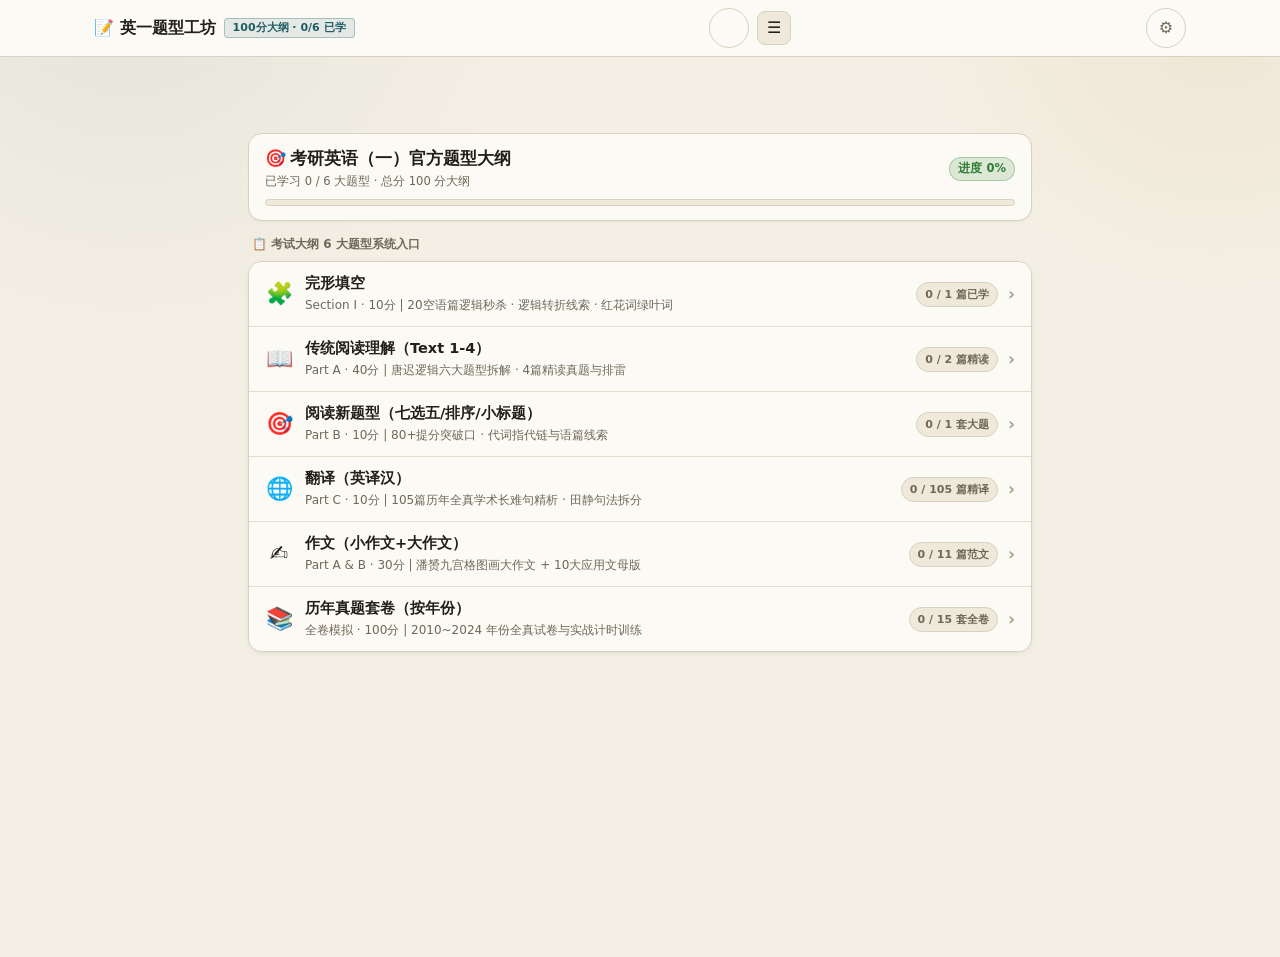
==== commit 7a21d891: "v9.67: 狗狗学伴图片高清无损压缩瘦身(总体积降至0.47MB/APK降至5.79MB)、排除scratch测试目录、云同步bucket key安全加固轮换、词库双层智能筛选系统上线与英一题型本地" ====
--- a/exam.html
+++ b/exam.html
@@ -12,6 +12,8 @@
   <meta name="theme-color" content="#1d5a63" />
   <link rel="stylesheet" href="css/style.css" />
   <link rel="icon" href="data:image/svg+xml,%3Csvg xmlns='http://www.w3.org/2000/svg' viewBox='0 0 24 24' fill='none' stroke='%231d5a63' stroke-width='2'%3E%3Cpath d='M4 19.5A2.5 2.5 0 0 1 6.5 17H20'/%3E%3Cpath d='M6.5 2H20v20H6.5A2.5 2.5 0 0 1 4 19.5v-15A2.5 2.5 0 0 1 6.5 2z'/%3E%3C/svg%3E" />
+  <script defer src="data/exam_data_bundle.js"></script>
+  <script defer src="data/translations_bundle.js"></script>
   <script defer src="data/words_bundle.js"></script>
   <script defer src="js/word_data.js"></script>
   <script defer src="js/exam_workshop.js"></script>
--- a/css/style.css
+++ b/css/style.css
@@ -4959,3 +4959,383 @@
 .tier-view {
   transition: opacity 0.16s ease-out, transform 0.16s ease-out;
 }
+
+/* ========================================================
+   v9.67 考研词库双层智能筛选系统 (2-Tier Smart Filter System)
+   ======================================================== */
+.words-filter-card {
+  position: sticky;
+  top: 48px;
+  z-index: 40;
+  background: color-mix(in oklab, var(--color-bg) 95%, transparent);
+  backdrop-filter: blur(12px);
+  -webkit-backdrop-filter: blur(12px);
+  border-bottom: 1px solid var(--color-divider);
+  padding: 8px 14px;
+}
+
+.words-common-filters {
+  display: flex;
+  align-items: center;
+  justify-content: space-between;
+  gap: 8px;
+}
+
+.filter-pills-scroll-row {
+  display: flex;
+  align-items: center;
+  gap: 8px;
+  overflow-x: auto;
+  width: 100%;
+  padding-bottom: 2px;
+  -webkit-overflow-scrolling: touch;
+  scrollbar-width: none;
+}
+.filter-pills-scroll-row::-webkit-scrollbar {
+  display: none;
+}
+
+.filter-pill-select {
+  display: inline-flex;
+  align-items: center;
+  gap: 4px;
+  background: var(--color-surface);
+  border: 1px solid var(--color-border);
+  border-radius: 999px;
+  padding: 5px 10px;
+  font-size: 12px;
+  color: var(--color-text);
+  white-space: nowrap;
+  flex-shrink: 0;
+  box-shadow: 0 1px 2px rgba(0, 0, 0, 0.04);
+  transition: all 0.15s ease;
+}
+.filter-pill-select:focus-within {
+  border-color: var(--color-primary);
+  box-shadow: 0 0 0 2px color-mix(in oklab, var(--color-primary) 18%, transparent);
+}
+.filter-pill-select .fps-label {
+  font-size: 11px;
+  color: var(--color-text-muted);
+  font-weight: 600;
+}
+.filter-pill-select select {
+  border: none;
+  background: transparent;
+  color: var(--color-text);
+  font-size: 12px;
+  font-weight: 700;
+  outline: none;
+  cursor: pointer;
+  padding-right: 2px;
+  font-family: inherit;
+}
+
+.btn-more-filters {
+  display: inline-flex;
+  align-items: center;
+  gap: 5px;
+  background: color-mix(in oklab, var(--color-primary) 10%, var(--color-surface));
+  border: 1px solid color-mix(in oklab, var(--color-primary) 30%, transparent);
+  border-radius: 999px;
+  padding: 6px 12px;
+  font-size: 12px;
+  font-weight: 700;
+  color: var(--color-primary);
+  white-space: nowrap;
+  flex-shrink: 0;
+  cursor: pointer;
+  transition: all 0.15s ease;
+  margin-left: auto;
+}
+.btn-more-filters:active {
+  transform: scale(0.96);
+}
+.btn-more-filters.active {
+  background: var(--color-primary);
+  color: #ffffff;
+  border-color: var(--color-primary);
+}
+.btn-more-filters .bmf-arrow {
+  font-size: 10px;
+  transition: transform 0.2s ease;
+}
+.btn-more-filters.active .bmf-arrow {
+  transform: rotate(180deg);
+}
+.bmf-badge {
+  display: inline-flex;
+  align-items: center;
+  justify-content: center;
+  min-width: 16px;
+  height: 16px;
+  padding: 0 4px;
+  border-radius: 999px;
+  background: #e11d48;
+  color: #fff;
+  font-size: 10px;
+  font-weight: 800;
+}
+
+/* 激活的筛选小标签 (Active Chips) */
+.filter-active-chips {
+  display: flex;
+  align-items: center;
+  gap: 6px;
+  flex-wrap: wrap;
+  margin-top: 8px;
+  padding-top: 6px;
+  border-top: 1px dashed var(--color-divider);
+}
+.fac-list {
+  display: flex;
+  align-items: center;
+  gap: 6px;
+  flex-wrap: wrap;
+  flex: 1;
+}
+.active-chip {
+  display: inline-flex;
+  align-items: center;
+  gap: 4px;
+  padding: 3px 8px 3px 10px;
+  border-radius: 999px;
+  background: color-mix(in oklab, var(--color-primary) 12%, transparent);
+  border: 1px solid color-mix(in oklab, var(--color-primary) 25%, transparent);
+  color: var(--color-primary);
+  font-size: 11.5px;
+  font-weight: 600;
+  animation: kyFadeIn 0.15s ease;
+}
+.active-chip .chip-remove {
+  cursor: pointer;
+  display: inline-flex;
+  align-items: center;
+  justify-content: center;
+  width: 14px;
+  height: 14px;
+  border-radius: 50%;
+  background: color-mix(in oklab, var(--color-primary) 20%, transparent);
+  font-size: 11px;
+  line-height: 1;
+  transition: background 0.15s ease;
+}
+.active-chip .chip-remove:hover {
+  background: var(--color-primary);
+  color: #fff;
+}
+.fac-clear-btn {
+  border: none;
+  background: transparent;
+  color: var(--color-text-muted);
+  font-size: 11px;
+  font-weight: 600;
+  cursor: pointer;
+  padding: 2px 6px;
+  text-decoration: underline;
+}
+
+/* 高级筛选面板：桌面与平板 (Inline Dropdown with 0.2s Slide) */
+@media (min-width: 768px) {
+  .advanced-filter-backdrop {
+    display: none !important;
+  }
+  .advanced-filter-panel {
+    background: var(--color-surface);
+    border: 1px solid var(--color-border);
+    border-radius: 14px;
+    margin-top: 8px;
+    box-shadow: 0 4px 16px rgba(0, 0, 0, 0.08);
+    max-height: 0;
+    opacity: 0;
+    overflow: hidden;
+    transition: max-height 0.2s ease, opacity 0.2s ease, padding 0.2s ease;
+    padding: 0 16px;
+  }
+  .advanced-filter-panel.open {
+    max-height: 520px;
+    opacity: 1;
+    padding: 16px;
+    overflow-y: auto;
+  }
+  .afp-handle, .afp-close-btn {
+    display: none;
+  }
+}
+
+/* 高级筛选面板：移动端 (Bottom Sheet) */
+@media (max-width: 767px) {
+  .advanced-filter-backdrop {
+    position: fixed;
+    inset: 0;
+    background: rgba(0, 0, 0, 0.46);
+    backdrop-filter: blur(2px);
+    -webkit-backdrop-filter: blur(2px);
+    z-index: 998;
+    opacity: 0;
+    visibility: hidden;
+    transition: opacity 0.22s ease, visibility 0.22s ease;
+  }
+  .advanced-filter-backdrop.open {
+    opacity: 1;
+    visibility: visible;
+  }
+  .advanced-filter-panel {
+    position: fixed;
+    bottom: 0;
+    left: 0;
+    right: 0;
+    max-height: 82vh;
+    background: var(--color-surface);
+    border-radius: 20px 20px 0 0;
+    box-shadow: 0 -8px 30px rgba(0, 0, 0, 0.2);
+    z-index: 999;
+    display: flex;
+    flex-direction: column;
+    transform: translateY(100%);
+    transition: transform 0.22s cubic-bezier(0.16, 1, 0.3, 1);
+    box-sizing: border-box;
+    padding-bottom: env(safe-area-inset-bottom, 16px);
+  }
+  .advanced-filter-panel.open {
+    transform: translateY(0);
+  }
+  .afp-handle {
+    width: 36px;
+    height: 4px;
+    background: var(--color-border);
+    border-radius: 2px;
+    margin: 8px auto 4px;
+  }
+  .afp-close-btn {
+    background: none;
+    border: none;
+    color: var(--color-text-muted);
+    font-size: 18px;
+    cursor: pointer;
+    padding: 4px 8px;
+  }
+}
+
+/* 高级筛选面板内部通用排版 */
+.afp-header {
+  padding: 6px 16px 10px;
+  border-bottom: 1px solid var(--color-divider);
+}
+.afp-title-row {
+  display: flex;
+  align-items: center;
+  justify-content: space-between;
+}
+.afp-title {
+  font-size: 15px;
+  font-weight: 800;
+  color: var(--color-text);
+}
+.afp-content {
+  padding: 12px 16px;
+  overflow-y: auto;
+  -webkit-overflow-scrolling: touch;
+  display: flex;
+  flex-direction: column;
+  gap: 14px;
+  flex: 1;
+}
+.afp-section {
+  display: flex;
+  flex-direction: column;
+  gap: 8px;
+}
+.afp-sec-label {
+  font-size: 12px;
+  font-weight: 700;
+  color: var(--color-text-muted);
+}
+.afp-sec-label small {
+  font-weight: normal;
+  opacity: 0.8;
+}
+.afp-chips-group {
+  display: flex;
+  flex-wrap: wrap;
+  gap: 6px;
+}
+.afp-chip {
+  padding: 6px 12px;
+  font-size: 12px;
+  font-weight: 600;
+  color: var(--color-text);
+  background: var(--color-surface-offset);
+  border: 1px solid var(--color-border);
+  border-radius: 8px;
+  cursor: pointer;
+  transition: all 0.15s ease;
+  user-select: none;
+}
+.afp-chip:active {
+  transform: scale(0.96);
+}
+.afp-chip.active {
+  background: var(--color-primary);
+  color: #ffffff;
+  border-color: var(--color-primary);
+  box-shadow: 0 2px 6px color-mix(in oklab, var(--color-primary) 30%, transparent);
+}
+
+.afp-letter-scroll {
+  display: flex;
+  gap: 5px;
+  overflow-x: auto;
+  padding-bottom: 4px;
+  -webkit-overflow-scrolling: touch;
+  scrollbar-width: none;
+}
+.afp-letter-scroll::-webkit-scrollbar {
+  display: none;
+}
+.afp-letter-scroll .afp-chip {
+  min-width: 32px;
+  text-align: center;
+  padding: 5px 8px;
+  flex-shrink: 0;
+}
+
+.afp-footer {
+  display: flex;
+  align-items: center;
+  gap: 10px;
+  padding: 12px 16px;
+  border-top: 1px solid var(--color-divider);
+  background: var(--color-surface);
+}
+.afp-btn-reset {
+  padding: 10px 16px;
+  border-radius: 10px;
+  border: 1px solid var(--color-border);
+  background: var(--color-surface-offset);
+  color: var(--color-text-muted);
+  font-size: 13px;
+  font-weight: 600;
+  cursor: pointer;
+}
+.afp-btn-confirm {
+  flex: 1;
+  padding: 10px 16px;
+  border-radius: 10px;
+  border: none;
+  background: var(--color-primary);
+  color: #ffffff;
+  font-size: 13.5px;
+  font-weight: 700;
+  cursor: pointer;
+  display: flex;
+  align-items: center;
+  justify-content: center;
+  box-shadow: 0 2px 8px color-mix(in oklab, var(--color-primary) 35%, transparent);
+}
+
+@keyframes kyFadeIn {
+  from { opacity: 0; transform: translateY(-3px); }
+  to { opacity: 1; transform: translateY(0); }
+}
+
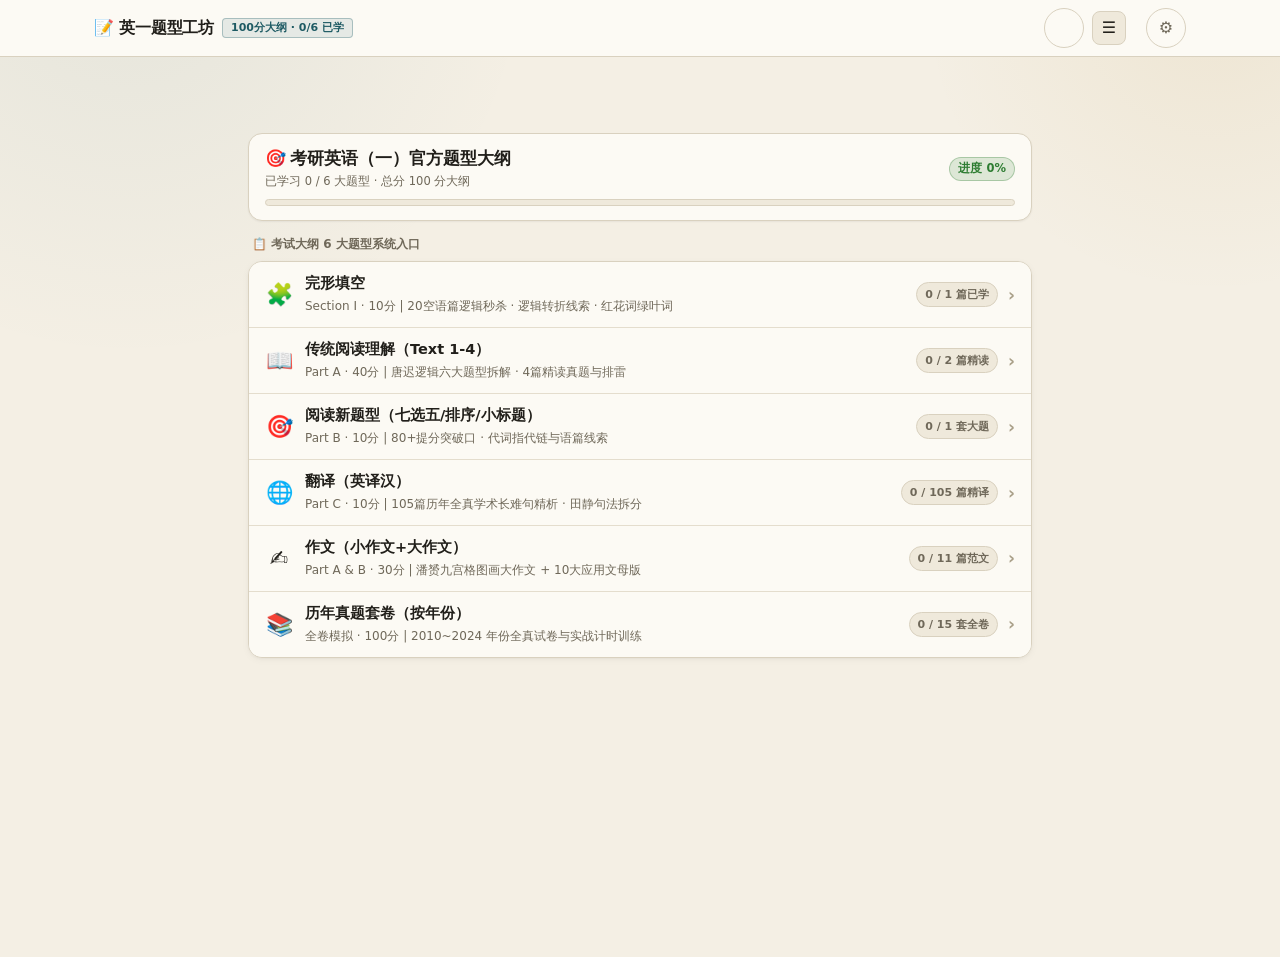
==== commit d416d52a: "fix(ui): 修复列表项主副标题垂直重叠与顶部栏标题移动端换行问题 (v9.69)" ====
--- a/exam.html
+++ b/exam.html
@@ -12,8 +12,8 @@
   <meta name="theme-color" content="#1d5a63" />
   <link rel="stylesheet" href="css/style.css" />
   <link rel="icon" href="data:image/svg+xml,%3Csvg xmlns='http://www.w3.org/2000/svg' viewBox='0 0 24 24' fill='none' stroke='%231d5a63' stroke-width='2'%3E%3Cpath d='M4 19.5A2.5 2.5 0 0 1 6.5 17H20'/%3E%3Cpath d='M6.5 2H20v20H6.5A2.5 2.5 0 0 1 4 19.5v-15A2.5 2.5 0 0 1 6.5 2z'/%3E%3C/svg%3E" />
-  <script defer src="data/exam_data_bundle.js"></script>
-  <script defer src="data/translations_bundle.js"></script>
+  <script src="data/exam_data_bundle.js"></script>
+  <script src="data/translations_bundle.js"></script>
   <script defer src="data/words_bundle.js"></script>
   <script defer src="js/word_data.js"></script>
   <script defer src="js/exam_workshop.js"></script>
@@ -24,11 +24,11 @@
 
   <header class="site-header" style="background:var(--color-surface);border-bottom:1px solid var(--color-border);position:sticky;top:0;z-index:90">
     <div class="header-inner" style="display:flex;justify-content:space-between;align-items:center;padding:8px 14px">
-      <div style="display:flex;align-items:center;gap:8px">
-        <span style="font-size:16px;font-weight:800;color:var(--color-text)">📝 英一题型工坊</span>
-        <span class="cat-chip tier" id="header-exam-progress-badge" style="font-size:11px;padding:2px 8px;font-weight:600">100分大纲 · 0/6 已学</span>
-      </div>
-      <div style="display:flex;align-items:center;gap:8px">
+      <div class="site-header-title-box" style="display:flex;align-items:center;gap:8px;min-width:0;flex:1 1 auto;overflow:hidden">
+        <span class="site-header-title" style="font-size:16px;font-weight:800;color:var(--color-text);white-space:nowrap;flex-shrink:0">📝 英一题型工坊</span>
+        <span class="cat-chip tier site-header-badge" id="header-exam-progress-badge" style="font-size:11px;padding:2px 8px;font-weight:600;white-space:nowrap;overflow:hidden;text-overflow:ellipsis;flex-shrink:1">100分大纲 · 0/6 已学</span>
+      </div>
+      <div class="site-header-actions" style="display:flex;align-items:center;gap:8px;flex-shrink:0;margin-left:8px">
         <button class="theme-toggle" data-theme-toggle aria-label="切换到深色模式" type="button"></button>
         <button class="nav-menu-toggle-btn" id="exam-menu-toggle" data-nav-menu-toggle type="button" title="☰ 考研导航菜单">☰</button>
       </div>
--- a/css/style.css
+++ b/css/style.css
@@ -4044,25 +4044,37 @@
 }
 
 .settings-item-main {
-  flex: 1;
-  min-width: 0;
-  display: flex;
-  flex-direction: column;
-  justify-content: center;
+  flex: 1 1 auto !important;
+  min-width: 0 !important;
+  display: flex !important;
+  display: -webkit-flex !important;
+  -webkit-box-orient: vertical !important;
+  -webkit-box-direction: normal !important;
+  -webkit-flex-direction: column !important;
+  flex-direction: column !important;
+  justify-content: center !important;
+  width: 100%;
 }
 
 .settings-item-title {
+  display: block !important;
+  width: 100% !important;
   font-size: 14.5px;
   font-weight: 700;
   color: var(--color-text);
-  line-height: 1.3;
+  line-height: 1.35 !important;
+  margin: 0 0 3px 0 !important;
+  padding: 0 !important;
 }
 
 .settings-item-sub {
+  display: block !important;
+  width: 100% !important;
   font-size: 11.5px;
   color: var(--color-text-muted);
-  line-height: 1.3;
-  margin-top: 2px;
+  line-height: 1.4 !important;
+  margin: 0 !important;
+  padding: 0 !important;
   overflow: hidden;
   text-overflow: ellipsis;
   white-space: nowrap;
@@ -4530,9 +4542,9 @@
 }
 
 .settings-nav-item {
-  display: flex;
-  align-items: center;
-  justify-content: space-between;
+  display: flex !important;
+  align-items: center !important;
+  justify-content: space-between !important;
   padding: 12px 16px;
   height: auto !important;
   min-height: 56px;
@@ -4542,6 +4554,9 @@
   text-decoration: none;
   cursor: pointer;
   transition: background 0.15s ease;
+  user-select: none;
+  -webkit-tap-highlight-color: transparent;
+  width: 100%;
 }
 .settings-nav-item:last-child {
   border-bottom: none;
@@ -4554,47 +4569,60 @@
 }
 
 .sni-left {
-  display: flex;
-  align-items: center;
-  gap: 12px;
-  min-width: 0;
-  flex: 1;
+  display: flex !important;
+  align-items: center !important;
+  min-width: 0 !important;
+  flex: 1 1 auto !important;
 }
 .sni-icon {
   font-size: 22px;
   width: 28px;
   height: 28px;
-  display: flex;
-  align-items: center;
-  justify-content: center;
-  flex-shrink: 0;
+  display: flex !important;
+  align-items: center !important;
+  justify-content: center !important;
+  flex-shrink: 0 !important;
+  margin-right: 12px !important;
 }
 .sni-info {
-  display: flex;
-  flex-direction: column;
-  justify-content: center;
-  min-width: 0;
-  flex: 1;
+  display: flex !important;
+  display: -webkit-flex !important;
+  -webkit-box-orient: vertical !important;
+  -webkit-box-direction: normal !important;
+  -webkit-flex-direction: column !important;
+  flex-direction: column !important;
+  justify-content: center !important;
+  min-width: 0 !important;
+  flex: 1 1 auto !important;
+  width: 100%;
 }
 .sni-title {
+  display: block !important;
+  width: 100% !important;
   font-size: 14.5px;
   font-weight: 700;
   color: var(--color-text);
-  line-height: 1.35;
+  line-height: 1.35 !important;
+  margin: 0 0 4px 0 !important;
+  padding: 0 !important;
 }
 .sni-desc {
+  display: block !important;
+  width: 100% !important;
   font-size: 12px;
   color: var(--color-text-muted);
-  line-height: 1.45;
-  margin-top: 3px;
+  line-height: 1.45 !important;
+  margin: 0 !important;
+  padding: 0 !important;
   word-break: break-word;
 }
 
 .sni-right {
-  display: flex;
-  align-items: center;
+  display: flex !important;
+  align-items: center !important;
   gap: 8px;
-  flex-shrink: 0;
+  flex-shrink: 0 !important;
+  margin-left: 10px;
 }
 .sni-badge {
   font-size: 11px;
@@ -4719,23 +4747,38 @@
   font-family: monospace;
 }
 .epi-info {
-  display: flex;
-  flex-direction: column;
-  min-width: 0;
+  display: flex !important;
+  display: -webkit-flex !important;
+  -webkit-box-orient: vertical !important;
+  -webkit-box-direction: normal !important;
+  -webkit-flex-direction: column !important;
+  flex-direction: column !important;
+  justify-content: center !important;
+  min-width: 0 !important;
+  flex: 1 1 auto !important;
   padding-right: 8px;
 }
 .epi-title {
+  display: block !important;
+  width: 100% !important;
   font-size: 14px;
   font-weight: 700;
   color: var(--color-text);
+  line-height: 1.35 !important;
+  margin: 0 0 2px 0 !important;
+  padding: 0 !important;
   overflow: hidden;
   text-overflow: ellipsis;
   white-space: nowrap;
 }
 .epi-desc {
+  display: block !important;
+  width: 100% !important;
   font-size: 12px;
   color: var(--color-text-muted);
-  margin-top: 2px;
+  line-height: 1.4 !important;
+  margin: 0 !important;
+  padding: 0 !important;
   overflow: hidden;
   text-overflow: ellipsis;
   white-space: nowrap;
@@ -4786,18 +4829,34 @@
   border-bottom: none;
 }
 .sub-setting-row .ssr-left {
-  display: flex;
-  flex-direction: column;
+  display: flex !important;
+  display: -webkit-flex !important;
+  -webkit-box-orient: vertical !important;
+  -webkit-box-direction: normal !important;
+  -webkit-flex-direction: column !important;
+  flex-direction: column !important;
+  justify-content: center !important;
+  min-width: 0 !important;
+  flex: 1 1 auto !important;
 }
 .sub-setting-row .ssr-title {
+  display: block !important;
+  width: 100% !important;
   font-size: 14px;
   font-weight: 600;
   color: var(--color-text);
+  line-height: 1.35 !important;
+  margin: 0 0 2px 0 !important;
+  padding: 0 !important;
 }
 .sub-setting-row .ssr-desc {
+  display: block !important;
+  width: 100% !important;
   font-size: 11.5px;
   color: var(--color-text-muted);
-  margin-top: 2px;
+  line-height: 1.4 !important;
+  margin: 0 !important;
+  padding: 0 !important;
 }
 .sub-setting-row .ssr-control {
   display: flex;
@@ -5339,3 +5398,87 @@
   to { opacity: 1; transform: translateY(0); }
 }
 
+/* ==========================================================================
+   页面顶部导航栏标题防换行与弹性适配 (Header Title & Badge Responsive System)
+   ========================================================================== */
+.site-header .header-inner {
+  display: flex !important;
+  justify-content: space-between !important;
+  align-items: center !important;
+  padding: 8px 14px;
+  min-width: 0;
+  box-sizing: border-box;
+}
+
+.site-header-title-box {
+  display: flex !important;
+  align-items: center !important;
+  gap: 8px;
+  min-width: 0 !important;
+  flex: 1 1 auto !important;
+  overflow: hidden;
+}
+
+.site-header-title {
+  font-size: 16px !important;
+  font-weight: 800 !important;
+  color: var(--color-text) !important;
+  white-space: nowrap !important;
+  flex-shrink: 0 !important;
+  line-height: 1.25 !important;
+  letter-spacing: -0.2px;
+}
+
+.site-header-badge {
+  font-size: 11px !important;
+  padding: 2px 8px !important;
+  font-weight: 600 !important;
+  white-space: nowrap !important;
+  overflow: hidden !important;
+  text-overflow: ellipsis !important;
+  flex-shrink: 1 !important;
+  max-width: 140px;
+}
+
+.site-header-actions {
+  display: flex !important;
+  align-items: center !important;
+  gap: 8px;
+  flex-shrink: 0 !important;
+  margin-left: 8px;
+}
+
+/* 窄屏/移动端防挤压专项适配 */
+@media (max-width: 400px) {
+  .site-header .header-inner {
+    padding: 8px 10px;
+  }
+  .site-header-title-box {
+    gap: 6px;
+  }
+  .site-header-badge {
+    max-width: 115px;
+    padding: 2px 6px !important;
+    font-size: 10.5px !important;
+  }
+  .site-header-actions {
+    gap: 6px;
+    margin-left: 4px;
+  }
+}
+
+@media (max-width: 350px) {
+  .site-header-title {
+    font-size: 15px !important;
+  }
+  .site-header-badge {
+    max-width: 80px;
+  }
+}
+
+@media (max-width: 320px) {
+  .site-header-badge {
+    display: none !important;
+  }
+}
+
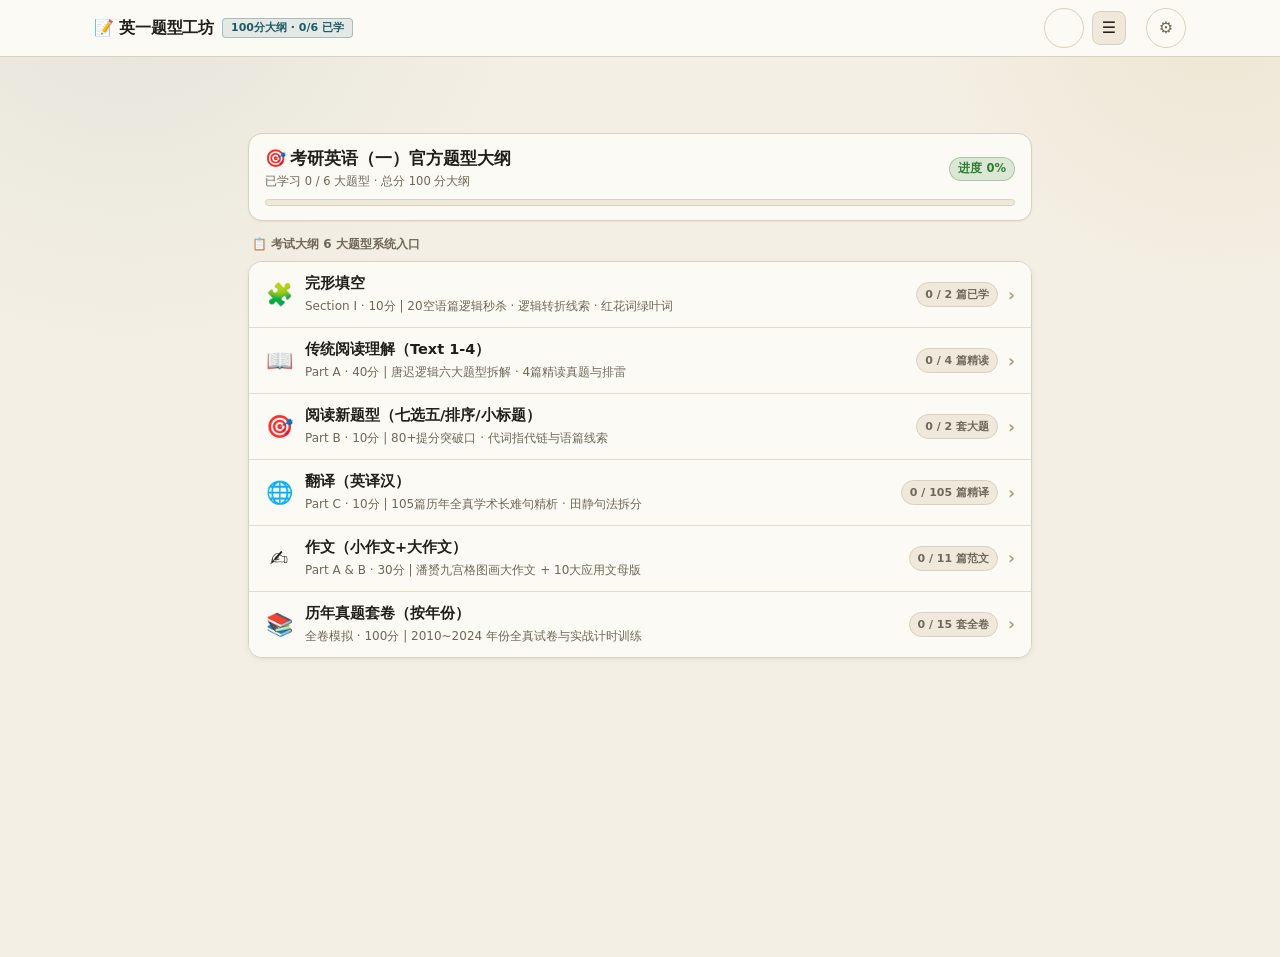
==== commit 79e2f096: "fix(sync): 云端同步增补真题与长难句进度，加固题型全局变量多级兼容读取" ====
--- a/exam.html
+++ b/exam.html
@@ -146,7 +146,7 @@
               </div>
             </div>
             <div class="sni-right">
-              <span class="sni-badge" id="badge-writing-count">21 篇范文/沙盒</span>
+              <span class="sni-badge" id="badge-writing-count">11 篇范文/沙盒</span>
               <span class="sni-arrow">›</span>
             </div>
           </a>
